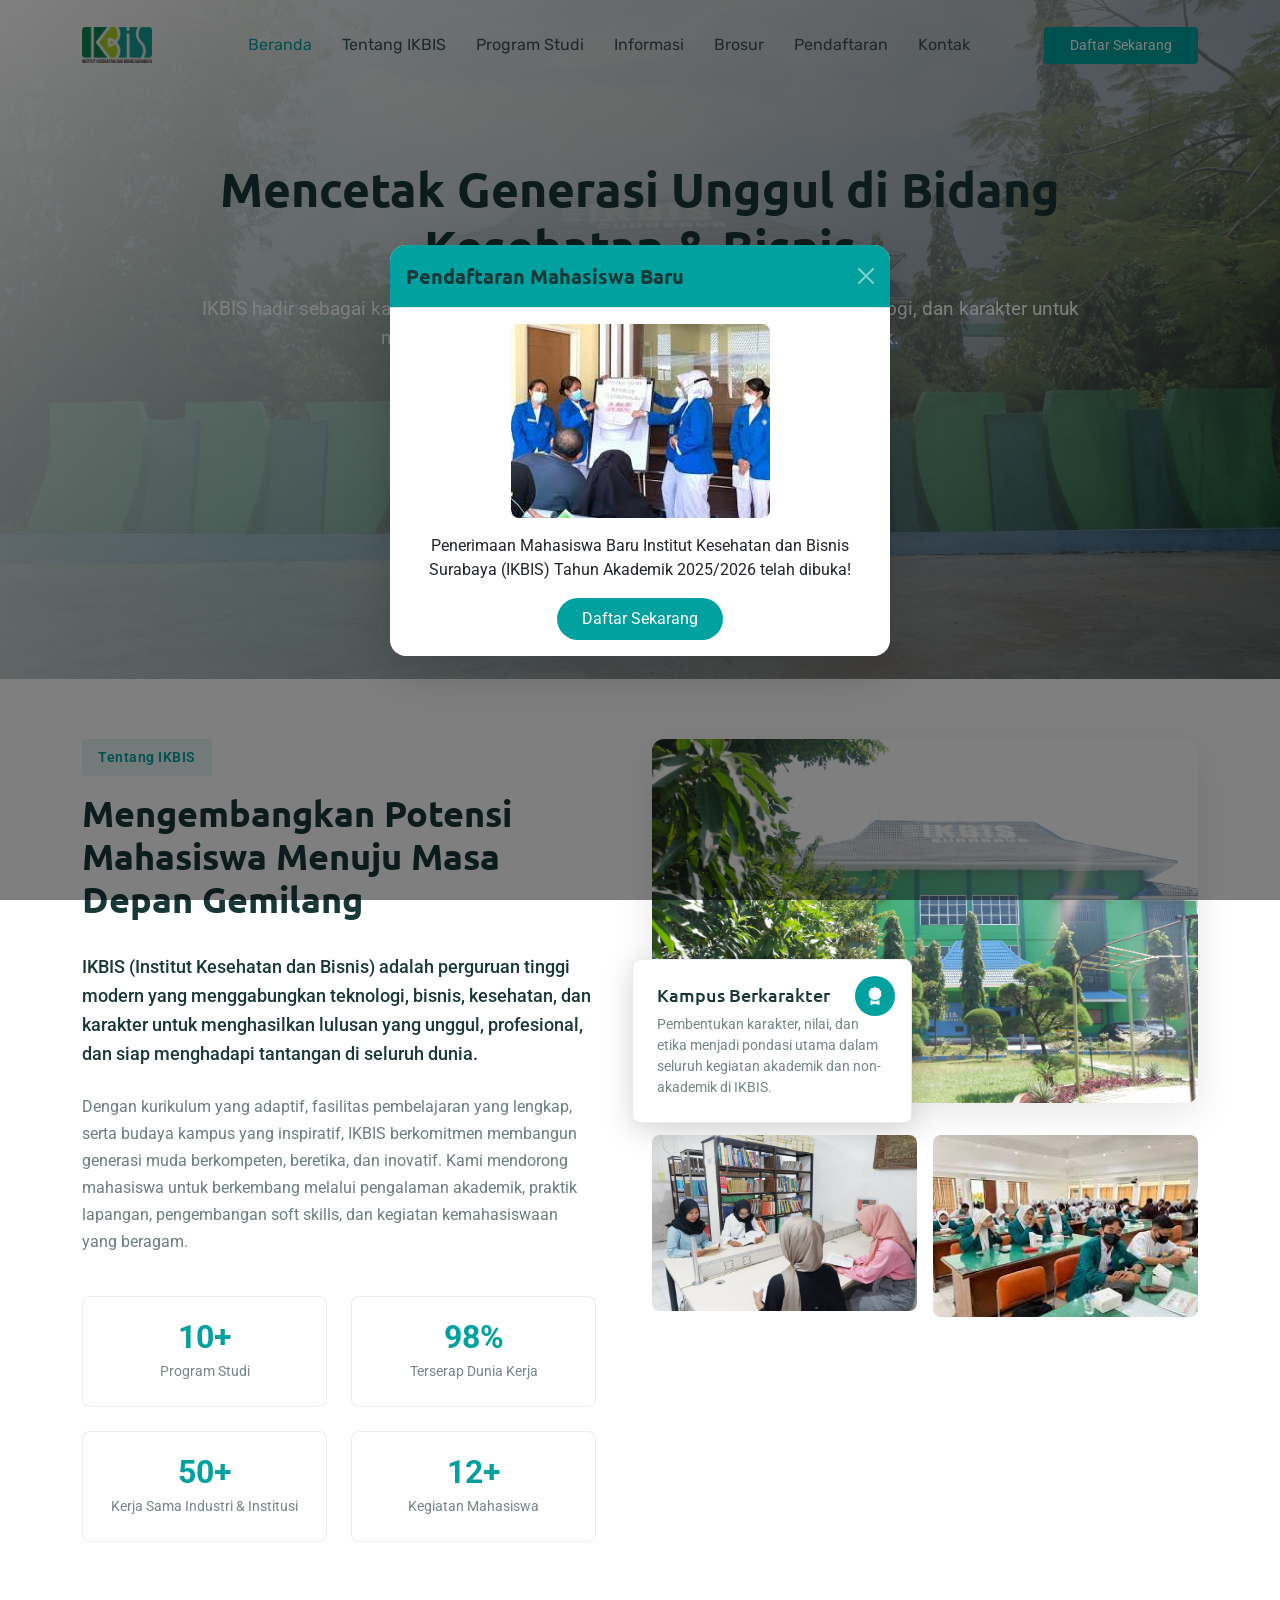
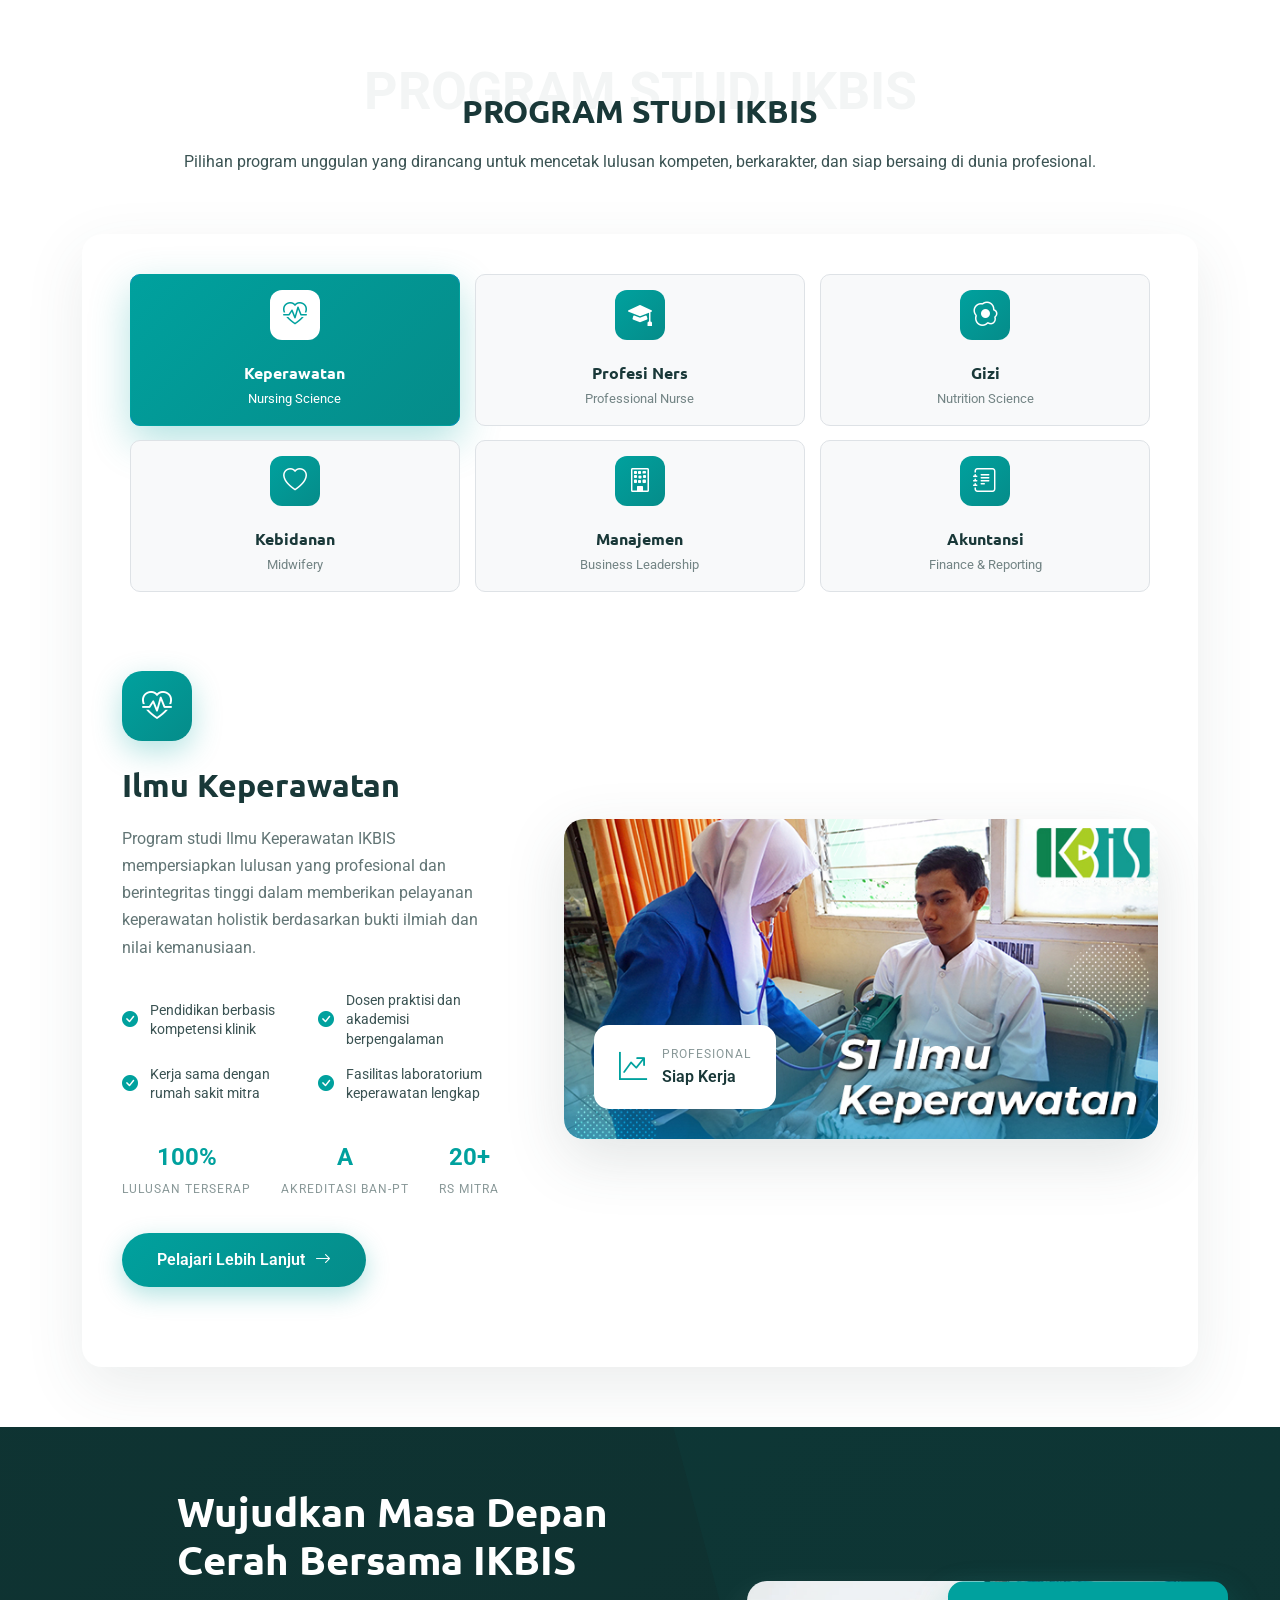
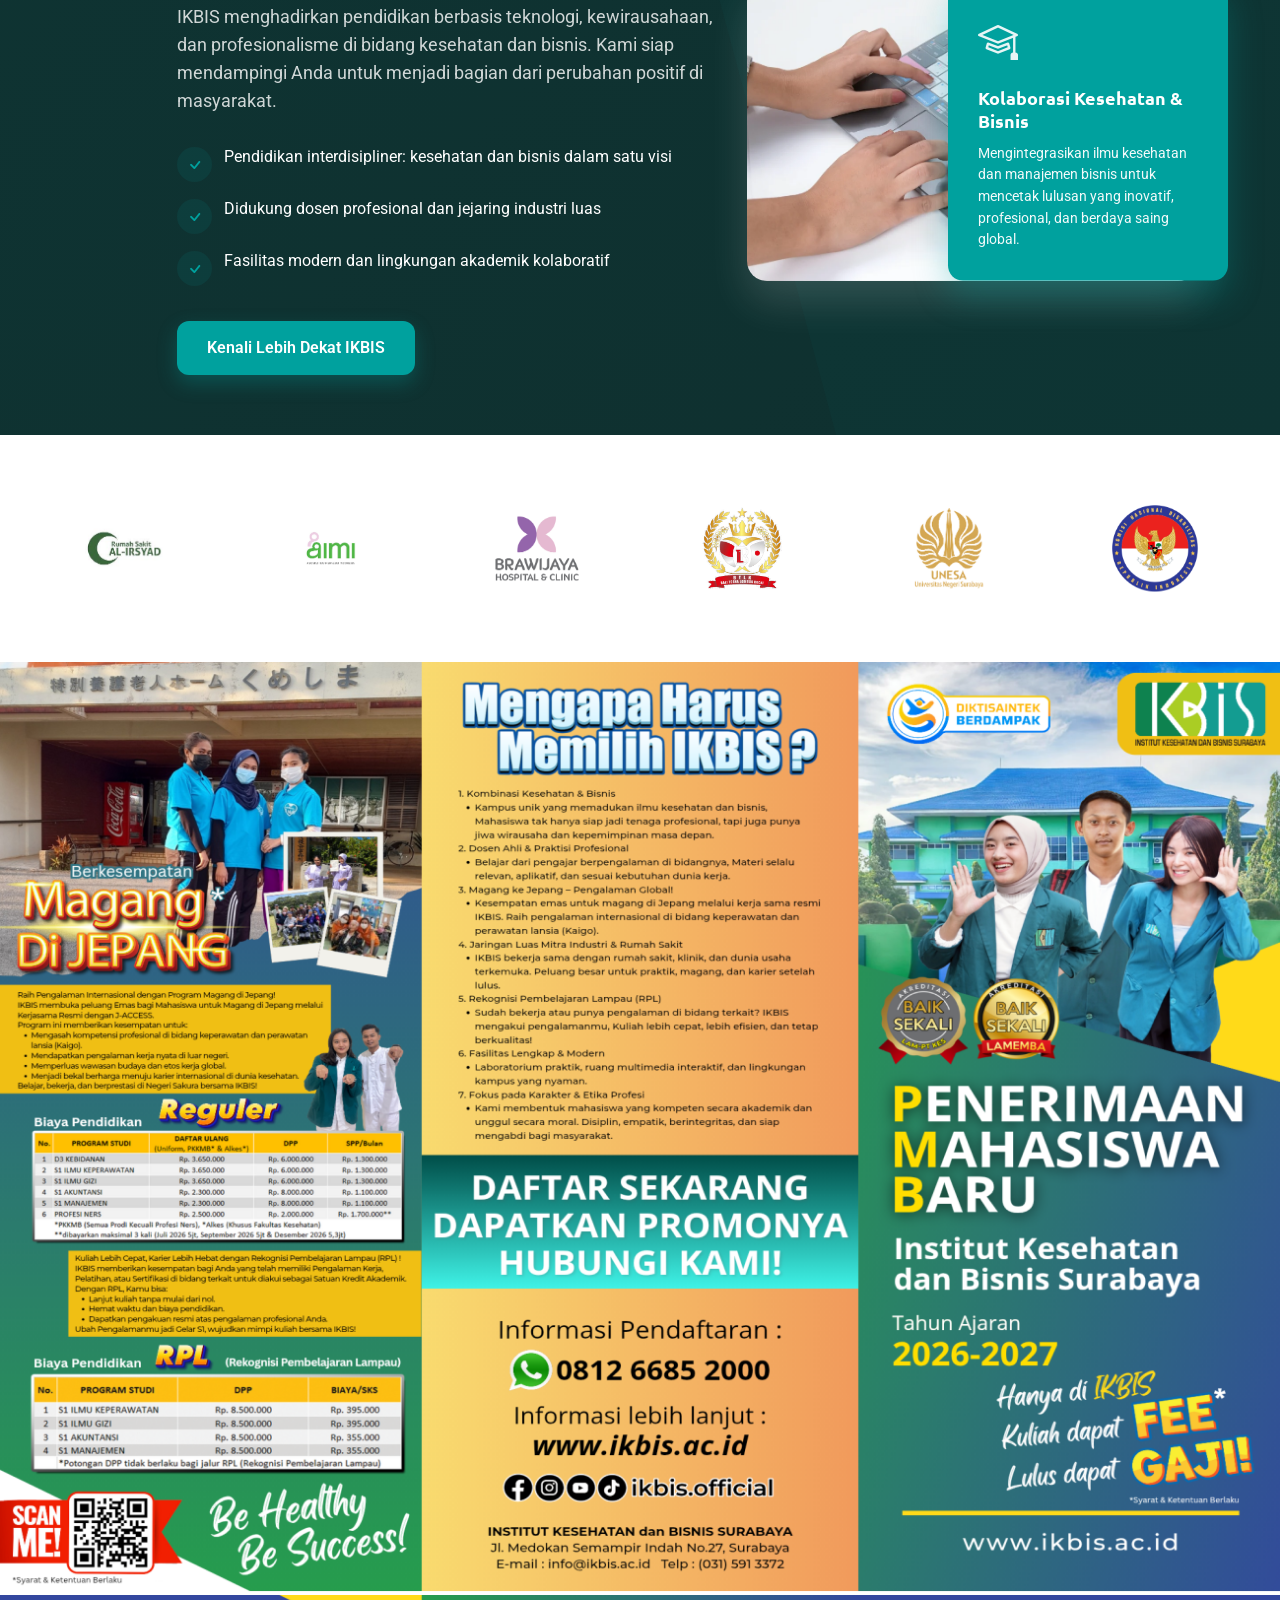
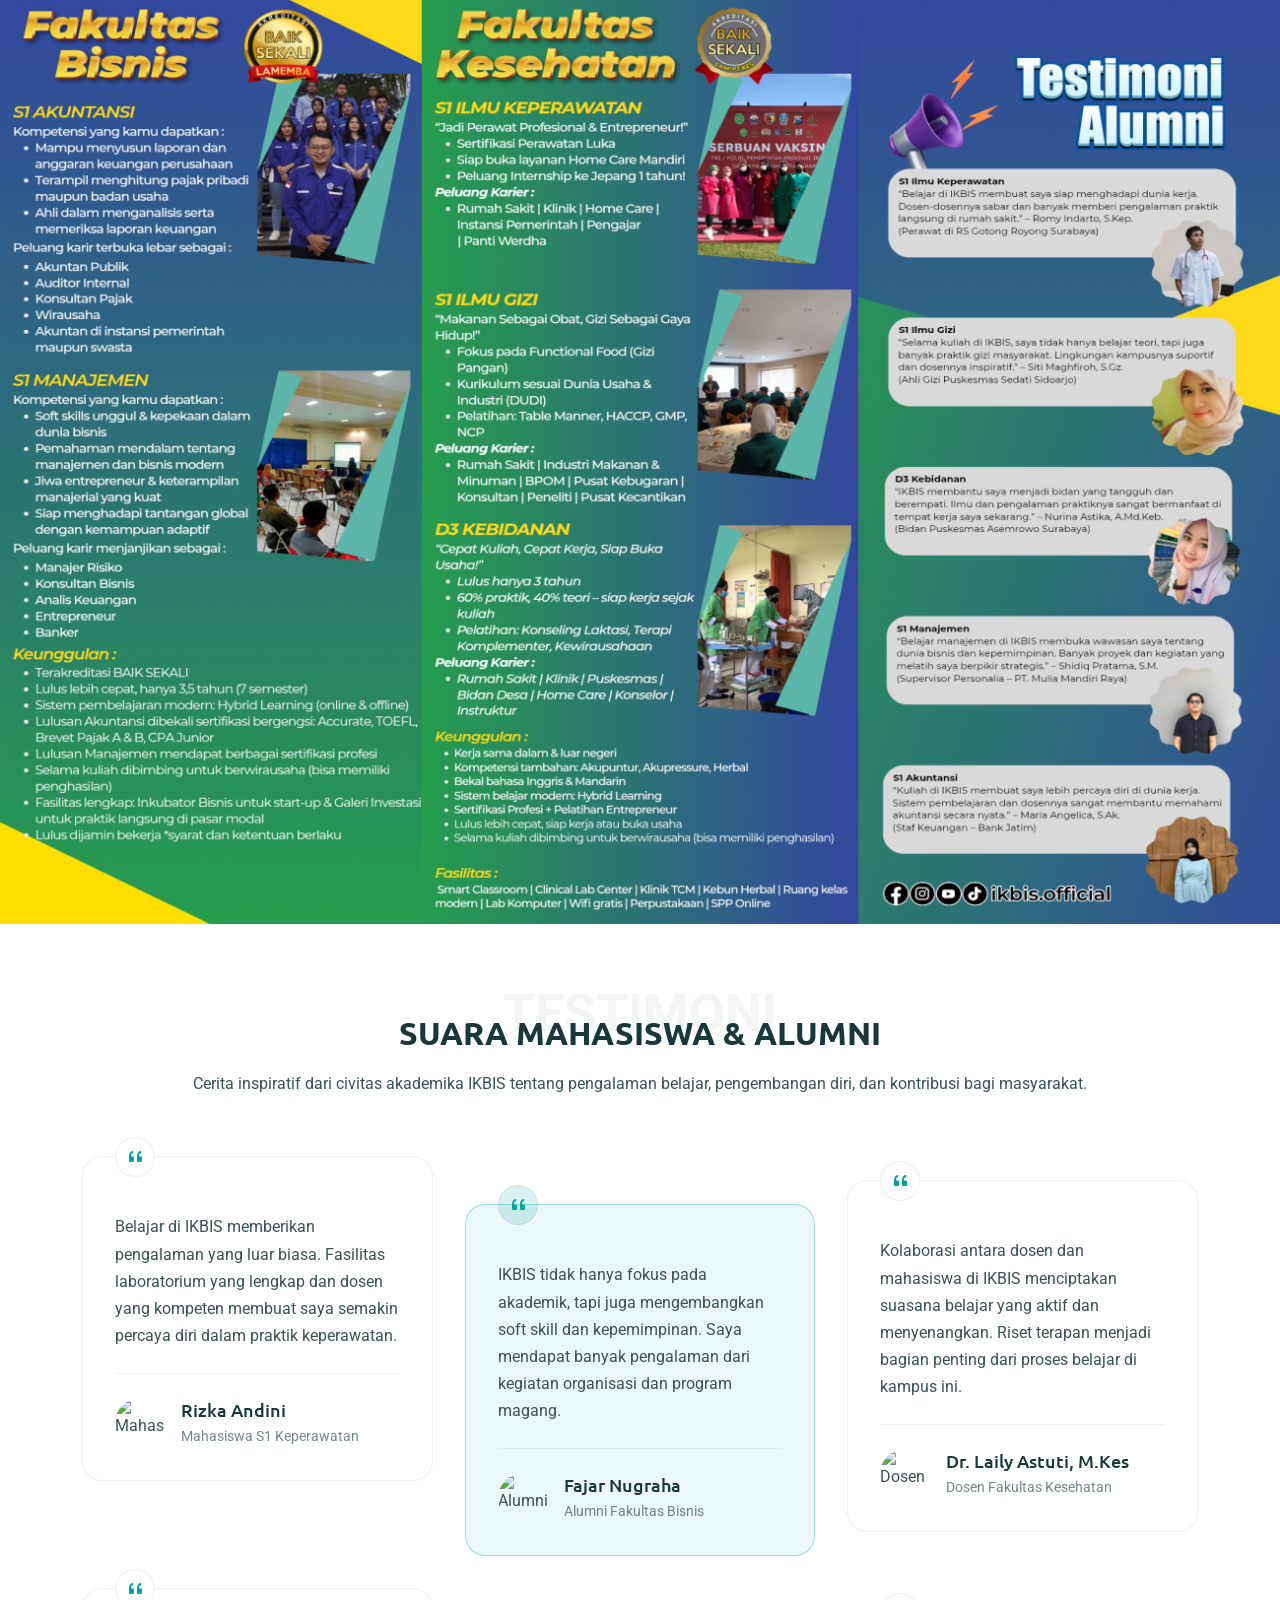
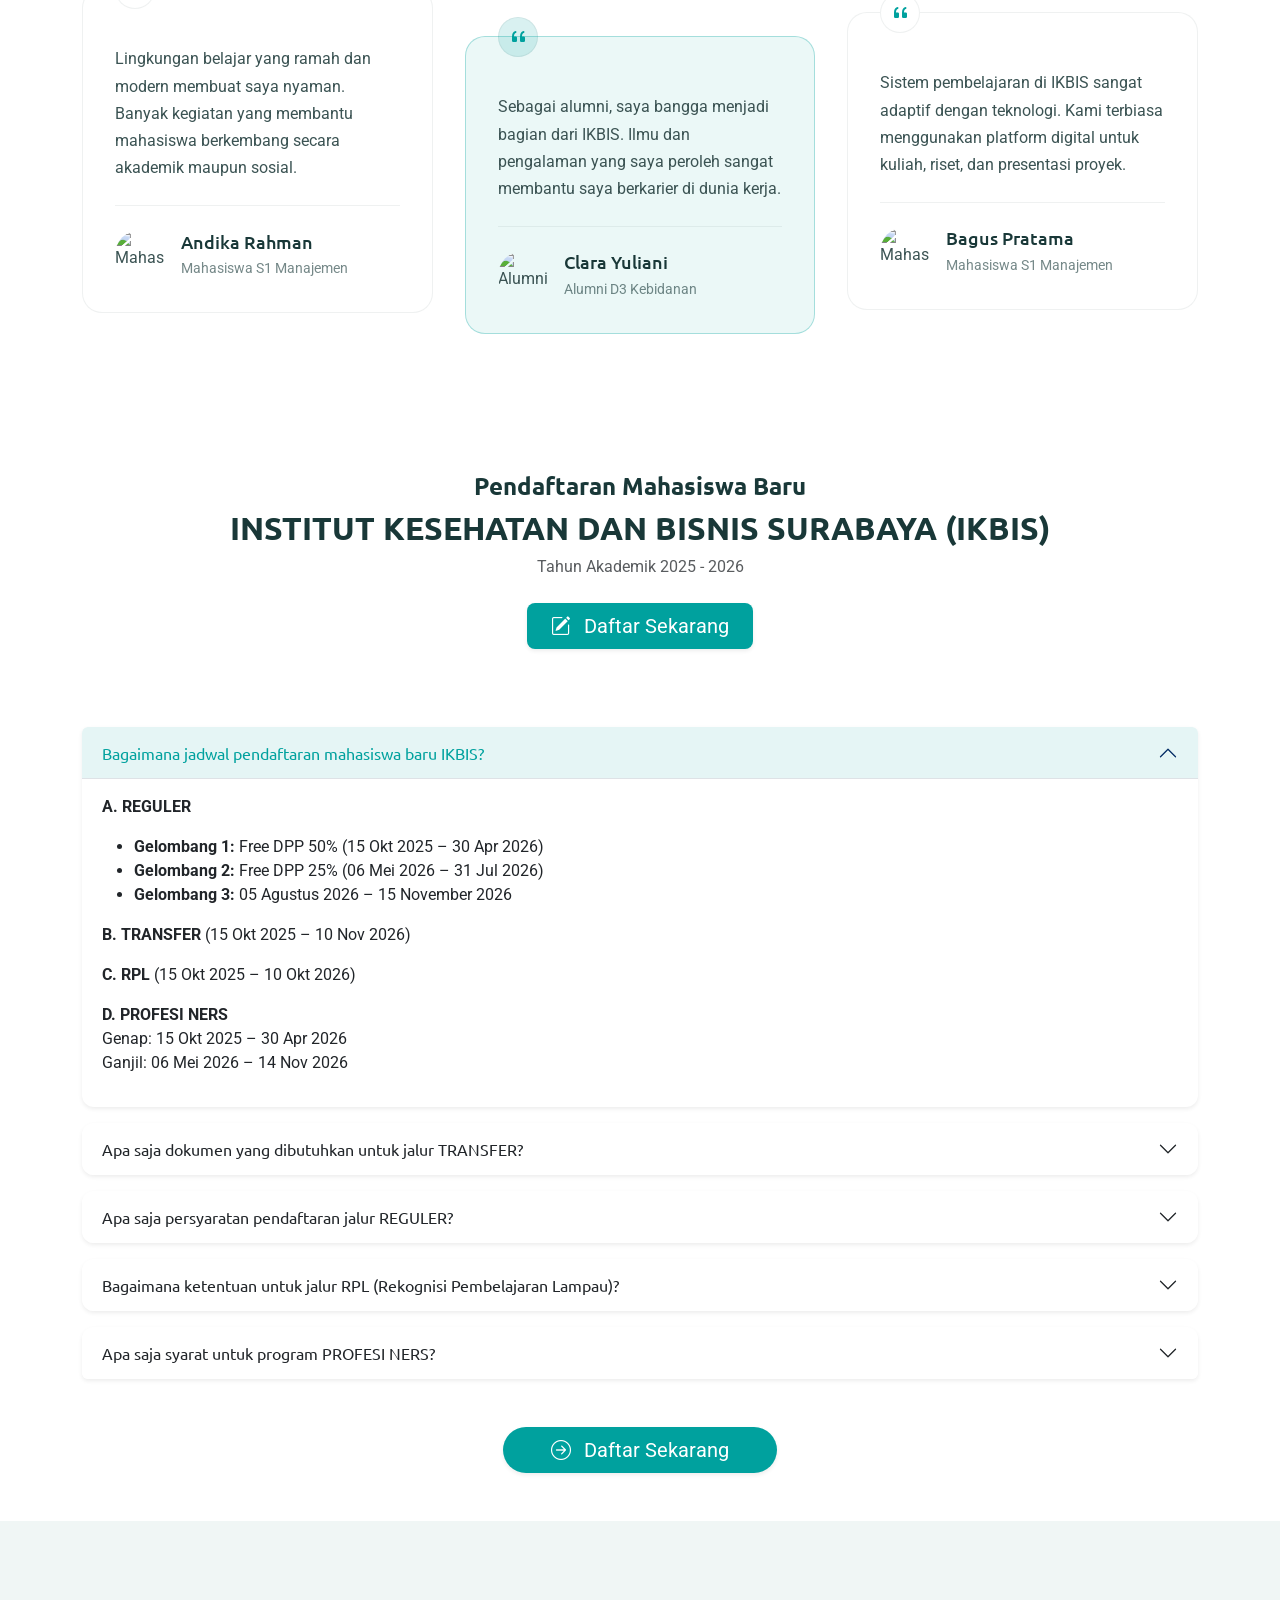
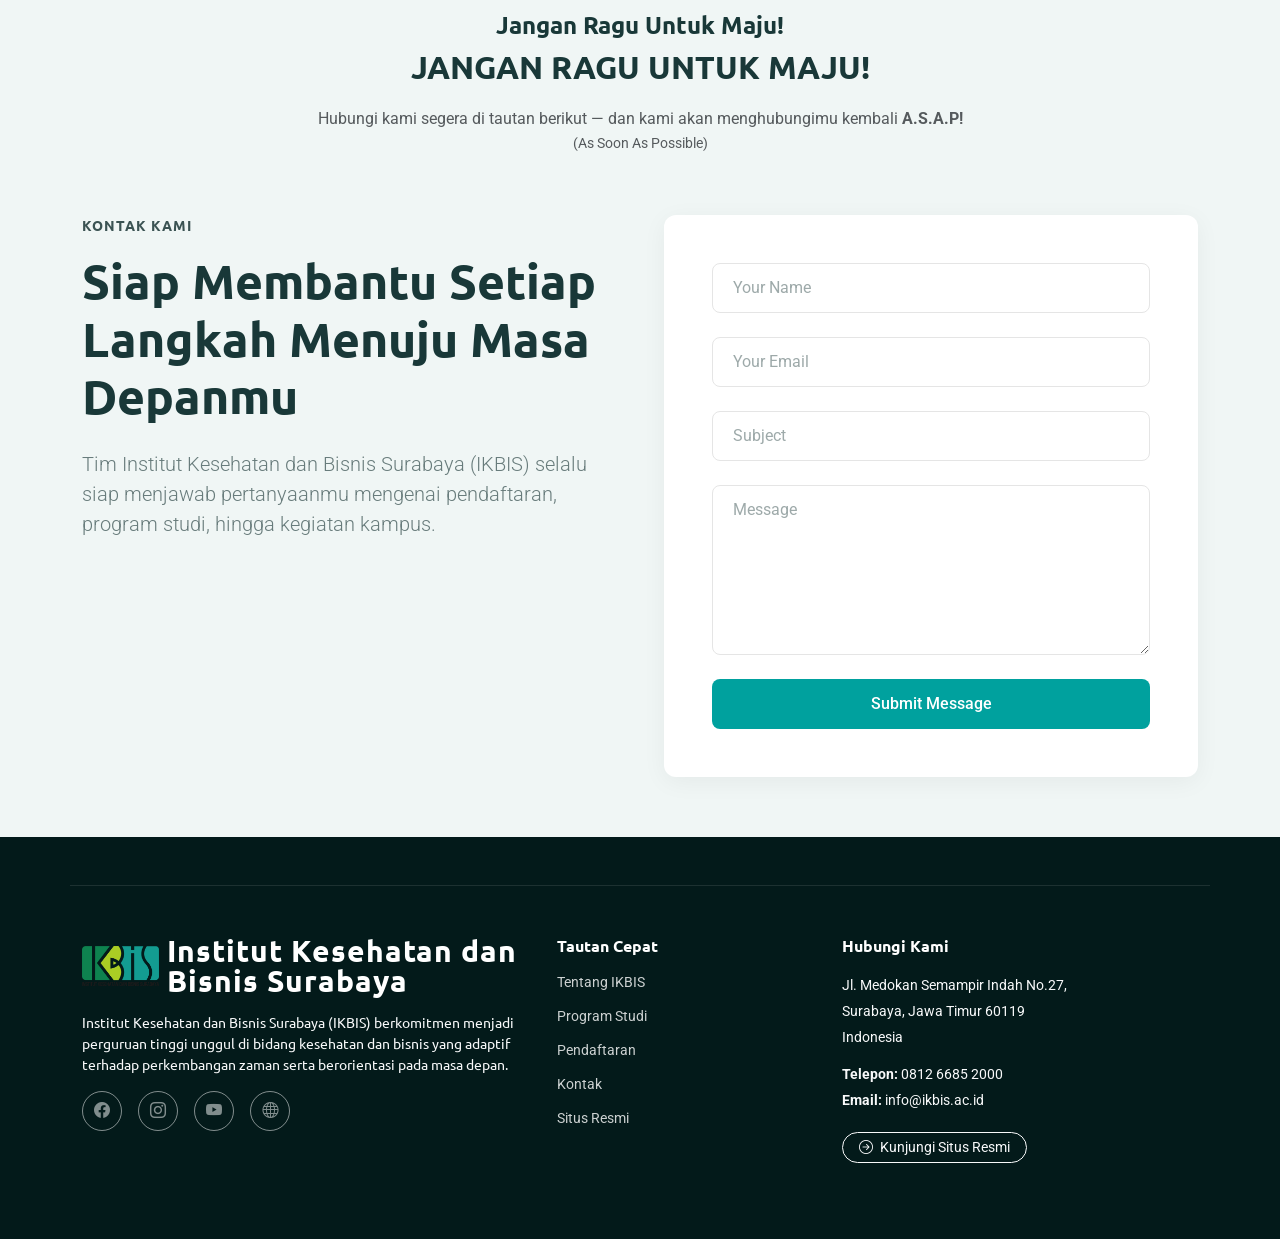
==== index.html @ 0dc0c1d3 "first commit" ====
<!DOCTYPE html>
<html lang="en">
  <head>
    <!-- Google tag (gtag.js) new -->
    <script
      async
      src="https://www.googletagmanager.com/gtag/js?id=G-L3WK461W52"
    ></script>
    <script>
      window.dataLayer = window.dataLayer || [];
      function gtag() {
        dataLayer.push(arguments);
      }
      gtag("js", new Date());

      gtag("config", "G-L3WK461W52");
    </script>

    <!-- GSC -->
    <meta
      name="google-site-verification"
      content="ir13K1Hd7r_JQzpaEyGddRINgZvsnM4GGN2KoGPlASU"
    />

    <meta charset="utf-8" />
    <meta content="width=device-width, initial-scale=1.0" name="viewport" />
    <title>IKBIS (Institut Kesehatan dan Bisnis Surabaya)</title>
    <meta name="description" content="" />
    <meta name="keywords" content="" />

    <!-- Favicons -->
    <link href="assets/img/icon_ikbis.png" rel="icon" />
    <link href="assets/img/apple-touch-icon.png" rel="apple-touch-icon" />

    <!-- Fonts -->
    <link href="https://fonts.googleapis.com" rel="preconnect" />
    <link href="https://fonts.gstatic.com" rel="preconnect" crossorigin />
    <link
      href="https://fonts.googleapis.com/css2?family=Roboto:ital,wght@0,100;0,300;0,400;0,500;0,700;0,900;1,100;1,300;1,400;1,500;1,700;1,900&family=Ubuntu:ital,wght@0,300;0,400;0,500;0,700;1,300;1,400;1,500;1,700&family=Rubik:ital,wght@0,300;0,400;0,500;0,600;0,700;0,800;0,900;1,300;1,400;1,500;1,600;1,700;1,800;1,900&display=swap"
      rel="stylesheet"
    />

    <!-- Vendor CSS Files -->
    <link
      href="assets/vendor/bootstrap/css/bootstrap.min.css"
      rel="stylesheet"
    />
    <link
      href="assets/vendor/bootstrap-icons/bootstrap-icons.css"
      rel="stylesheet"
    />
    <link href="assets/vendor/aos/aos.css" rel="stylesheet" />
    <link
      href="assets/vendor/glightbox/css/glightbox.min.css"
      rel="stylesheet"
    />
    <link href="assets/vendor/swiper/swiper-bundle.min.css" rel="stylesheet" />

    <!-- Main CSS File -->
    <link href="assets/css/main.css" rel="stylesheet" />
    <link href="assets/css/style.css" rel="stylesheet" />
  </head>

  <body class="index-page">
    <!-- Modal Popup -->
    <div
      class="modal fade"
      id="popupPendaftaran"
      tabindex="-1"
      aria-labelledby="popupPendaftaranLabel"
      aria-hidden="true"
    >
      <div class="modal-dialog modal-dialog-centered">
        <div class="modal-content border-0 shadow-lg rounded-4 overflow-hidden">
          <div
            class="modal-header text-white"
            id="popupHeader"
            style="background-color: #00a19e"
          >
            <h5 class="modal-title fw-bold" id="popupPendaftaranLabel"></h5>
            <button
              type="button"
              class="btn-close btn-close-white"
              data-bs-dismiss="modal"
              aria-label="Close"
            ></button>
          </div>
          <div class="modal-body text-center" id="popupBody"></div>
        </div>
      </div>
    </div>

    <header id="header" class="header d-flex align-items-center fixed-top">
      <div
        class="container position-relative d-flex align-items-center justify-content-between"
      >
        <a
          href="index.html"
          class="logo d-flex align-items-center me-auto me-xl-0"
        >
          <!-- Uncomment the line below if you also wish to use an image logo -->
          <img src="assets/img/logo-IKBIS-Transparan-300x155.png" alt="" />
          <!-- <h1 class="sitename">Landify</h1> -->
        </a>

        <nav id="navmenu" class="navmenu">
          <ul>
            <li><a href="#hero" class="active">Beranda</a></li>
            <li><a href="#about">Tentang IKBIS</a></li>
            <li><a href="#prodi">Program Studi</a></li>
            <li><a href="#Informasi">Informasi</a></li>
            <li><a href="#brosur">Brosur</a></li>
            <li><a href="#pendaftaran">Pendaftaran</a></li>
            <!-- <li class="dropdown">
              <a href="#">
                <span>Informasi</span>
                <i class="bi bi-chevron-down toggle-dropdown"></i>
              </a>
              <ul>
                <li><a href="#berita">Berita</a></li>
                <li><a href="#agenda">Agenda</a></li>
                <li><a href="#galeri">Galeri</a></li>
                <li><a href="#faq">FAQ</a></li>
              </ul>
            </li> -->
            <li><a href="#contact">Kontak</a></li>
          </ul>
          <i class="mobile-nav-toggle d-xl-none bi bi-list"></i>
        </nav>

        <a
          class="btn-getstarted"
          href="https://ikbis.ac.id/pendaftaran/?_gl=1*dy51n0*_gcl_au*MjAwNzkyNDA5NS4xNzYyNzQ3OTI0*_ga*MTM2NDY2ODUyMy4xNzYyNzQ3ODU2*_ga_6ZK3C9R77D*czE3NjI3NDc5MjMkbzEkZzEkdDE3NjI3NDgxODckajYwJGwwJGgw"
          target="_blank"
          >Daftar Sekarang</a
        >
      </div>
    </header>

    <main class="main">
      <!-- Hero Section -->
      <!-- <section id="hero" class="hero section">
        <div class="container" data-aos="fade-up" data-aos-delay="100">
          <div class="row align-items-center">
            <div
              class="col-lg-6 order-2 order-lg-1"
              data-aos="fade-right"
              data-aos-delay="200"
            >
              <div class="hero-content">
                <h1 class="hero-title">
                  Creating Digital Experiences That Matter
                </h1>
                <p class="hero-description">
                  We craft beautiful, functional, and meaningful digital
                  solutions that help businesses connect with their audiences in
                  authentic ways.
                </p>
                <div class="hero-actions">
                  <a href="#about" class="btn-primary">Start Your Journey</a>
                  <a
                    href="https://www.youtube.com/watch?v=Y7f98aduVJ8"
                    class="btn-secondary glightbox"
                  >
                    <i class="bi bi-play-circle"></i>
                    <span>Watch Our Story</span>
                  </a>
                </div>
                <div class="hero-stats">
                  <div class="stat-item">
                    <span class="stat-number">150+</span>
                    <span class="stat-label">Projects Completed</span>
                  </div>
                  <div class="stat-item">
                    <span class="stat-number">98%</span>
                    <span class="stat-label">Client Satisfaction</span>
                  </div>
                  <div class="stat-item">
                    <span class="stat-number">24/7</span>
                    <span class="stat-label">Support Available</span>
                  </div>
                </div>
              </div>
            </div>

            <div
              class="col-lg-6 order-1 order-lg-2"
              data-aos="fade-left"
              data-aos-delay="300"
            >
              <div class="hero-visual">
                <div class="hero-image-wrapper">
                  <img
                    src="assets/img/illustration/illustration-15.webp"
                    class="img-fluid hero-image"
                    alt="Hero Image"
                  />
                  <div class="floating-elements">
                    <div class="floating-card card-1">
                      <i class="bi bi-lightbulb"></i>
                      <span>Innovation</span>
                    </div>
                    <div class="floating-card card-2">
                      <i class="bi bi-award"></i>
                      <span>Excellence</span>
                    </div>
                    <div class="floating-card card-3">
                      <i class="bi bi-people"></i>
                      <span>Collaboration</span>
                    </div>
                  </div>
                </div>
              </div>
            </div>
          </div>
        </div>
      </section> -->
      <section id="hero" class="hero section hero-video">
        <!-- Background Video -->
        <video class="hero-bg-video" autoplay muted loop playsinline>
          <source src="assets/ikbis/video/Profil.mp4" type="video/mp4" />
        </video>

        <!-- Fallback Background Image for Mobile -->
        <div class="hero-bg-image"></div>

        <div class="container" data-aos="zoom-in" data-aos-delay="100">
          <div
            class="row align-items-center justify-content-center text-center"
          >
            <div class="col-lg-10">
              <h1 class="hero-title">
                Mencetak Generasi Unggul di Bidang Kesehatan & Bisnis
              </h1>
              <p class="hero-description">
                IKBIS hadir sebagai kampus modern yang memadukan ilmu
                pengetahuan, teknologi, dan karakter untuk menyiapkan lulusan
                siap kerja, berdaya saing, dan berakhlak.
              </p>

              <div class="hero-actions">
                <a href="#about" class="btn-primary">Kenali IKBIS</a>
                <a
                  href="https://youtu.be/0vhrT9-N-qY?si=pUzYF6ylWKQbz-V_"
                  class="btn-secondary glightbox"
                >
                  <i class="bi bi-play-circle"></i>
                  <span>Profil Kampus</span>
                </a>
              </div>

              <div class="hero-stats">
                <div class="stat-item">
                  <span class="stat-number">10+</span>
                  <span class="stat-label">Program Studi</span>
                </div>
                <div class="stat-item">
                  <span class="stat-number">95%</span>
                  <span class="stat-label">Terserap Dunia Kerja</span>
                </div>
                <div class="stat-item">
                  <span class="stat-number">A+</span>
                  <span class="stat-label">Kompetensi & Karakter</span>
                </div>
              </div>
            </div>
          </div>
        </div>
      </section>
      <!-- /Hero Section -->

      <!-- About Section -->
      <section id="about" class="about section">
        <div class="container" data-aos="fade-up" data-aos-delay="100">
          <div class="row gy-5">
            <div class="col-lg-6" data-aos="fade-right" data-aos-delay="200">
              <div class="content-wrapper">
                <div class="section-header">
                  <span class="section-badge">Tentang IKBIS</span>
                  <h2>
                    Mengembangkan Potensi Mahasiswa Menuju Masa Depan Gemilang
                  </h2>
                </div>

                <p class="lead-text">
                  IKBIS (Institut Kesehatan dan Bisnis) adalah perguruan tinggi
                  modern yang menggabungkan teknologi, bisnis, kesehatan, dan
                  karakter untuk menghasilkan lulusan yang unggul, profesional,
                  dan siap menghadapi tantangan di seluruh dunia.
                </p>

                <p class="description-text">
                  Dengan kurikulum yang adaptif, fasilitas pembelajaran yang
                  lengkap, serta budaya kampus yang inspiratif, IKBIS
                  berkomitmen membangun generasi muda berkompeten, beretika, dan
                  inovatif. Kami mendorong mahasiswa untuk berkembang melalui
                  pengalaman akademik, praktik lapangan, pengembangan soft
                  skills, dan kegiatan kemahasiswaan yang beragam.
                </p>

                <div class="stats-grid">
                  <div class="stat-item">
                    <div class="stat-number">10+</div>
                    <div class="stat-label">Program Studi</div>
                  </div>
                  <div class="stat-item">
                    <div class="stat-number">98%</div>
                    <div class="stat-label">Terserap Dunia Kerja</div>
                  </div>
                  <div class="stat-item">
                    <div class="stat-number">50+</div>
                    <div class="stat-label">
                      Kerja Sama Industri & Institusi
                    </div>
                  </div>
                  <div class="stat-item">
                    <div class="stat-number">12+</div>
                    <div class="stat-label">Kegiatan Mahasiswa</div>
                  </div>
                </div>
              </div>
            </div>

            <div class="col-lg-6" data-aos="fade-left" data-aos-delay="300">
              <div class="visual-section">
                <div class="main-image-container">
                  <img
                    src="assets/ikbis/img/gedung-ikbis-2.jpeg"
                    alt="Gedung IKBIS"
                    class="img-fluid main-visual"
                  />
                  <div class="overlay-card">
                    <div class="card-content">
                      <h4>Kampus Berkarakter</h4>
                      <p>
                        Pembentukan karakter, nilai, dan etika menjadi pondasi
                        utama dalam seluruh kegiatan akademik dan non-akademik
                        di IKBIS.
                      </p>
                      <div class="card-icon">
                        <i class="bi bi-award-fill"></i>
                      </div>
                    </div>
                  </div>
                </div>

                <div class="secondary-images">
                  <div class="row g-3">
                    <div class="col-6">
                      <img
                        src="assets/ikbis/img/perpus-ikbis.jpeg"
                        alt="Perpustakan"
                        class="img-fluid secondary-img"
                      />
                    </div>
                    <div class="col-6">
                      <img
                        src="assets/ikbis/img/Praktik.jpeg"
                        alt="Praktik"
                        class="img-fluid secondary-img"
                      />
                    </div>
                  </div>
                </div>
              </div>
            </div>
          </div>

          <!-- <div class="row mt-5">
            <div class="col-12" data-aos="fade-up" data-aos-delay="400">
              <div class="features-section">
                <div class="row gy-4">
                  <div class="col-md-4">
                    <div class="feature-box">
                      <div class="feature-icon">
                        <i class="bi bi-shield-check"></i>
                      </div>
                      <h5>Trusted Security</h5>
                      <p>
                        Quis autem vel eum iure reprehenderit qui in ea
                        voluptate velit esse quam nihil molestiae.
                      </p>
                    </div>
                  </div>
                  <div class="col-md-4">
                    <div class="feature-box">
                      <div class="feature-icon">
                        <i class="bi bi-lightning-charge"></i>
                      </div>
                      <h5>Fast Performance</h5>
                      <p>
                        Nemo enim ipsam voluptatem quia voluptas sit aspernatur
                        aut odit aut fugit sed quia consequuntur.
                      </p>
                    </div>
                  </div>
                  <div class="col-md-4">
                    <div class="feature-box">
                      <div class="feature-icon">
                        <i class="bi bi-headset"></i>
                      </div>
                      <h5>Expert Support</h5>
                      <p>
                        Neque porro quisquam est qui dolorem ipsum quia dolor
                        sit amet consectetur adipisci velit.
                      </p>
                    </div>
                  </div>
                </div>
              </div>
            </div>
          </div> -->
        </div>
      </section>
      <!-- /About Section -->

      <!-- Features Section -->
      <section id="prodi" class="features section">
        <!-- Section Title -->
        <div class="container section-title" data-aos="fade-up">
          <span class="description-title">Program Studi IKBIS</span>
          <h2>Program Studi IKBIS</h2>
          <p>
            Pilihan program unggulan yang dirancang untuk mencetak lulusan
            kompeten, berkarakter, dan siap bersaing di dunia profesional.
          </p>
        </div>
        <!-- End Section Title -->

        <div class="container" data-aos="fade-up" data-aos-delay="100">
          <div class="tabs-wrapper">
            <ul
              class="nav nav-tabs prodi-tabs"
              data-aos="fade-up"
              data-aos-delay="100"
            >
              <li class="nav-item">
                <a
                  class="nav-link active show"
                  data-bs-toggle="tab"
                  data-bs-target="#prodi-tab-1"
                >
                  <div class="tab-icon"><i class="bi bi-heart-pulse"></i></div>
                  <div class="tab-content">
                    <h5>Keperawatan</h5>
                    <span>Nursing Science</span>
                  </div>
                </a>
              </li>

              <li class="nav-item">
                <a
                  class="nav-link"
                  data-bs-toggle="tab"
                  data-bs-target="#prodi-tab-2"
                >
                  <div class="tab-icon">
                    <i class="bi bi-mortarboard-fill"></i>
                  </div>
                  <div class="tab-content">
                    <h5>Profesi Ners</h5>
                    <span>Professional Nurse</span>
                  </div>
                </a>
              </li>

              <li class="nav-item">
                <a
                  class="nav-link"
                  data-bs-toggle="tab"
                  data-bs-target="#prodi-tab-3"
                >
                  <div class="tab-icon"><i class="bi bi-egg-fried"></i></div>
                  <div class="tab-content">
                    <h5>Gizi</h5>
                    <span>Nutrition Science</span>
                  </div>
                </a>
              </li>

              <li class="nav-item">
                <a
                  class="nav-link"
                  data-bs-toggle="tab"
                  data-bs-target="#prodi-tab-4"
                >
                  <div class="tab-icon"><i class="bi bi-heart"></i></div>
                  <div class="tab-content">
                    <h5>Kebidanan</h5>
                    <span>Midwifery</span>
                  </div>
                </a>
              </li>

              <li class="nav-item">
                <a
                  class="nav-link"
                  data-bs-toggle="tab"
                  data-bs-target="#prodi-tab-5"
                >
                  <div class="tab-icon"><i class="bi bi-building"></i></div>
                  <div class="tab-content">
                    <h5>Manajemen</h5>
                    <span>Business Leadership</span>
                  </div>
                </a>
              </li>

              <li class="nav-item">
                <a
                  class="nav-link"
                  data-bs-toggle="tab"
                  data-bs-target="#prodi-tab-6"
                >
                  <div class="tab-icon"><i class="bi bi-journal-text"></i></div>
                  <div class="tab-content">
                    <h5>Akuntansi</h5>
                    <span>Finance & Reporting</span>
                  </div>
                </a>
              </li>
            </ul>

            <div class="tab-content" data-aos="fade-up" data-aos-delay="200">
              <!-- ==================== PRODI 1: ILMU KEPERAWATAN ==================== -->
              <div class="tab-pane fade active show" id="prodi-tab-1">
                <div class="row align-items-center">
                  <div class="col-lg-5">
                    <div class="content-wrapper">
                      <div class="icon-badge">
                        <i class="bi bi-heart-pulse"></i>
                      </div>
                      <h3>Ilmu Keperawatan</h3>
                      <p>
                        Program studi Ilmu Keperawatan IKBIS mempersiapkan
                        lulusan yang profesional dan berintegritas tinggi dalam
                        memberikan pelayanan keperawatan holistik berdasarkan
                        bukti ilmiah dan nilai kemanusiaan.
                      </p>

                      <div class="feature-grid">
                        <div class="feature-item">
                          <i class="bi bi-check-circle-fill"></i>
                          <span>Pendidikan berbasis kompetensi klinik</span>
                        </div>
                        <div class="feature-item">
                          <i class="bi bi-check-circle-fill"></i>
                          <span
                            >Dosen praktisi dan akademisi berpengalaman</span
                          >
                        </div>
                        <div class="feature-item">
                          <i class="bi bi-check-circle-fill"></i>
                          <span>Kerja sama dengan rumah sakit mitra</span>
                        </div>
                        <div class="feature-item">
                          <i class="bi bi-check-circle-fill"></i>
                          <span
                            >Fasilitas laboratorium keperawatan lengkap</span
                          >
                        </div>
                      </div>

                      <div class="stats-row">
                        <div class="stat-item">
                          <div class="stat-number">100%</div>
                          <div class="stat-label">Lulusan Terserap</div>
                        </div>
                        <div class="stat-item">
                          <div class="stat-number">A</div>
                          <div class="stat-label">Akreditasi BAN-PT</div>
                        </div>
                        <div class="stat-item">
                          <div class="stat-number">20+</div>
                          <div class="stat-label">RS Mitra</div>
                        </div>
                      </div>

                      <a
                        href="https://ikbis.ac.id/s1-keperawatan/"
                        class="btn-primary"
                      >
                        Pelajari Lebih Lanjut <i class="bi bi-arrow-right"></i>
                      </a>
                    </div>
                  </div>

                  <div class="col-lg-7">
                    <div class="visual-content">
                      <div class="main-image">
                        <img
                          src="assets/ikbis/img/prodi/thumbnail-keperawatan.jpg"
                          alt="Ilmu Keperawatan"
                          class="img-fluid"
                        />
                        <div class="floating-card">
                          <i class="bi bi-graph-up-arrow"></i>
                          <div class="card-content">
                            <span>Profesional</span>
                            <strong>Siap Kerja</strong>
                          </div>
                        </div>
                      </div>
                    </div>
                  </div>
                </div>
              </div>

              <!-- ==================== PRODI 2: PROFESI NERS ==================== -->
              <div class="tab-pane fade" id="prodi-tab-2">
                <div class="row align-items-center">
                  <div class="col-lg-5">
                    <div class="content-wrapper">
                      <div class="icon-badge">
                        <i class="bi bi-person-heart"></i>
                      </div>
                      <h3>Profesi Ners</h3>
                      <p>
                        Tahap lanjutan dari Ilmu Keperawatan yang berfokus pada
                        penerapan praktik keperawatan profesional di berbagai
                        tatanan pelayanan kesehatan dengan pendekatan etika dan
                        empati.
                      </p>

                      <div class="feature-grid">
                        <div class="feature-item">
                          <i class="bi bi-check-circle-fill"></i>
                          <span>Program profesi satu tahun</span>
                        </div>
                        <div class="feature-item">
                          <i class="bi bi-check-circle-fill"></i>
                          <span>Preseptor klinik berpengalaman</span>
                        </div>
                        <div class="feature-item">
                          <i class="bi bi-check-circle-fill"></i>
                          <span>Praktik di RS pendidikan & komunitas</span>
                        </div>
                        <div class="feature-item">
                          <i class="bi bi-check-circle-fill"></i>
                          <span>Sertifikasi kompetensi nasional</span>
                        </div>
                      </div>

                      <div class="stats-row">
                        <div class="stat-item">
                          <div class="stat-number">12+</div>
                          <div class="stat-label">Lokasi Praktik</div>
                        </div>
                        <div class="stat-item">
                          <div class="stat-number">100%</div>
                          <div class="stat-label">Uji Kompetensi Lulus</div>
                        </div>
                        <div class="stat-item">
                          <div class="stat-number">Profesional</div>
                          <div class="stat-label">Standar Nasional</div>
                        </div>
                      </div>

                      <a
                        href="https://ikbis.ac.id/profesi-ners/"
                        class="btn-primary"
                      >
                        Pelajari Lebih Lanjut <i class="bi bi-arrow-right"></i>
                      </a>
                    </div>
                  </div>

                  <div class="col-lg-7">
                    <div class="visual-content">
                      <div class="main-image">
                        <img
                          src="assets/ikbis/img/prodi/thumbnail-ners.jpg"
                          alt="Profesi Ners"
                          class="img-fluid"
                        />
                        <div class="floating-card">
                          <i class="bi bi-shield-check"></i>
                          <div class="card-content">
                            <span>Ners</span>
                            <strong>Berkualitas</strong>
                          </div>
                        </div>
                      </div>
                    </div>
                  </div>
                </div>
              </div>

              <!-- ==================== PRODI 3: GIZI ==================== -->
              <div class="tab-pane fade" id="prodi-tab-3">
                <div class="row align-items-center">
                  <div class="col-lg-5">
                    <div class="content-wrapper">
                      <div class="icon-badge">
                        <i class="bi bi-egg-fried"></i>
                      </div>
                      <h3>Gizi</h3>
                      <p>
                        Program studi Gizi IKBIS menyiapkan ahli gizi yang
                        kompeten dalam bidang kesehatan masyarakat, dietetik,
                        dan pengelolaan gizi klinik berbasis evidence-based
                        practice.
                      </p>

                      <div class="feature-grid">
                        <div class="feature-item">
                          <i class="bi bi-check-circle-fill"></i>
                          <span>Praktikum analisis komposisi makanan</span>
                        </div>
                        <div class="feature-item">
                          <i class="bi bi-check-circle-fill"></i>
                          <span>Pelayanan gizi rumah sakit & komunitas</span>
                        </div>
                        <div class="feature-item">
                          <i class="bi bi-check-circle-fill"></i>
                          <span>Kerja sama dengan institusi kesehatan</span>
                        </div>
                        <div class="feature-item">
                          <i class="bi bi-check-circle-fill"></i>
                          <span>Proyek penelitian pangan fungsional</span>
                        </div>
                      </div>

                      <div class="stats-row">
                        <div class="stat-item">
                          <div class="stat-number">92%</div>
                          <div class="stat-label">Praktikum Lapangan</div>
                        </div>
                        <div class="stat-item">
                          <div class="stat-number">+30</div>
                          <div class="stat-label">Mitra Industri Pangan</div>
                        </div>
                        <div class="stat-item">
                          <div class="stat-number">S.Tr.Gz</div>
                          <div class="stat-label">Gelar Lulusan</div>
                        </div>
                      </div>

                      <a
                        href="https://ikbis.ac.id/s1-ilmu-gizi/"
                        class="btn-primary"
                      >
                        Pelajari Lebih Lanjut <i class="bi bi-arrow-right"></i>
                      </a>
                    </div>
                  </div>

                  <div class="col-lg-7">
                    <div class="visual-content">
                      <div class="main-image">
                        <img
                          src="assets/ikbis/img/prodi/thumbnail-gizi.jpg"
                          alt="Gizi"
                          class="img-fluid"
                        />
                        <div class="floating-card">
                          <i class="bi bi-apple"></i>
                          <div class="card-content">
                            <span>Sehat</span>
                            <strong>Dengan Gizi</strong>
                          </div>
                        </div>
                      </div>
                    </div>
                  </div>
                </div>
              </div>

              <!-- ==================== PRODI 4: KEBIDANAN ==================== -->
              <div class="tab-pane fade" id="prodi-tab-4">
                <div class="row align-items-center">
                  <div class="col-lg-5">
                    <div class="content-wrapper">
                      <div class="icon-badge">
                        <i class="bi bi-gender-female"></i>
                      </div>
                      <h3>Kebidanan</h3>
                      <p>
                        Program studi Kebidanan IKBIS mencetak bidan profesional
                        yang mampu memberikan pelayanan kesehatan ibu dan anak
                        secara mandiri, bermoral, dan berlandaskan bukti ilmiah.
                      </p>

                      <div class="feature-grid">
                        <div class="feature-item">
                          <i class="bi bi-check-circle-fill"></i>
                          <span>Laboratorium kebidanan modern</span>
                        </div>
                        <div class="feature-item">
                          <i class="bi bi-check-circle-fill"></i>
                          <span>Praktik langsung di fasilitas kesehatan</span>
                        </div>
                        <div class="feature-item">
                          <i class="bi bi-check-circle-fill"></i>
                          <span>Program pembinaan kewirausahaan bidan</span>
                        </div>
                        <div class="feature-item">
                          <i class="bi bi-check-circle-fill"></i>
                          <span>Pembimbing akademik kompeten</span>
                        </div>
                      </div>

                      <div class="stats-row">
                        <div class="stat-item">
                          <div class="stat-number">95%</div>
                          <div class="stat-label">Lulus Uji Kompetensi</div>
                        </div>
                        <div class="stat-item">
                          <div class="stat-number">20+</div>
                          <div class="stat-label">Tempat Praktik</div>
                        </div>
                        <div class="stat-item">
                          <div class="stat-number">Akreditasi</div>
                          <div class="stat-label">Baik Sekali</div>
                        </div>
                      </div>

                      <a
                        href="https://ikbis.ac.id/d3-kebidanan/"
                        class="btn-primary"
                      >
                        Pelajari Lebih Lanjut <i class="bi bi-arrow-right"></i>
                      </a>
                    </div>
                  </div>

                  <div class="col-lg-7">
                    <div class="visual-content">
                      <div class="main-image">
                        <img
                          src="assets/ikbis/img/prodi/thumbnail-kebidanan.jpg"
                          alt="Kebidanan"
                          class="img-fluid"
                        />
                        <div class="floating-card">
                          <i class="bi bi-heart"></i>
                          <div class="card-content">
                            <span>Bidan</span>
                            <strong>Humanis & Profesional</strong>
                          </div>
                        </div>
                      </div>
                    </div>
                  </div>
                </div>
              </div>

              <!-- ==================== PRODI 5: MANAJEMEN ==================== -->
              <div class="tab-pane fade" id="prodi-tab-5">
                <div class="row align-items-center">
                  <div class="col-lg-5">
                    <div class="content-wrapper">
                      <div class="icon-badge">
                        <i class="bi bi-briefcase-fill"></i>
                      </div>
                      <h3>Manajemen</h3>
                      <p>
                        Program studi Manajemen IKBIS menyiapkan calon pemimpin
                        bisnis yang inovatif, beretika, dan mampu mengelola
                        organisasi secara efektif di era digital.
                      </p>

                      <div class="feature-grid">
                        <div class="feature-item">
                          <i class="bi bi-check-circle-fill"></i>
                          <span>Kurikulum berbasis bisnis digital</span>
                        </div>
                        <div class="feature-item">
                          <i class="bi bi-check-circle-fill"></i>
                          <span>Studi kasus industri nyata</span>
                        </div>
                        <div class="feature-item">
                          <i class="bi bi-check-circle-fill"></i>
                          <span>Dosen praktisi dan akademisi</span>
                        </div>
                        <div class="feature-item">
                          <i class="bi bi-check-circle-fill"></i>
                          <span>Inkubator wirausaha mahasiswa</span>
                        </div>
                      </div>

                      <div class="stats-row">
                        <div class="stat-item">
                          <div class="stat-number">90%</div>
                          <div class="stat-label">Kerja Sebelum Lulus</div>
                        </div>
                        <div class="stat-item">
                          <div class="stat-number">10+</div>
                          <div class="stat-label">Mitra Bisnis</div>
                        </div>
                        <div class="stat-item">
                          <div class="stat-number">Digital</div>
                          <div class="stat-label">Kampus Inovatif</div>
                        </div>
                      </div>

                      <a
                        href="https://ikbis.ac.id/s1-manajemen-bisnis/"
                        class="btn-primary"
                      >
                        Pelajari Lebih Lanjut <i class="bi bi-arrow-right"></i>
                      </a>
                    </div>
                  </div>

                  <div class="col-lg-7">
                    <div class="visual-content">
                      <div class="main-image">
                        <img
                          src="assets/ikbis/img/prodi/thumbnail-manajemen.jpg"
                          alt="Manajemen"
                          class="img-fluid"
                        />
                        <div class="floating-card">
                          <i class="bi bi-bar-chart"></i>
                          <div class="card-content">
                            <span>Bisnis</span>
                            <strong>Visioner</strong>
                          </div>
                        </div>
                      </div>
                    </div>
                  </div>
                </div>
              </div>

              <!-- ==================== PRODI 6: AKUNTANSI ==================== -->
              <div class="tab-pane fade" id="prodi-tab-6">
                <div class="row align-items-center">
                  <div class="col-lg-5">
                    <div class="content-wrapper">
                      <div class="icon-badge">
                        <i class="bi bi-calculator"></i>
                      </div>
                      <h3>Akuntansi</h3>
                      <p>
                        Program studi Akuntansi berfokus pada pembentukan tenaga
                        profesional di bidang keuangan yang menguasai teknologi
                        akuntansi modern dan berintegritas tinggi.
                      </p>

                      <div class="feature-grid">
                        <div class="feature-item">
                          <i class="bi bi-check-circle-fill"></i>
                          <span>Akuntansi digital dan software terkini</span>
                        </div>
                        <div class="feature-item">
                          <i class="bi bi-check-circle-fill"></i>
                          <span>Simulasi laporan keuangan nyata</span>
                        </div>
                        <div class="feature-item">
                          <i class="bi bi-check-circle-fill"></i>
                          <span>Praktikum dengan aplikasi akuntansi</span>
                        </div>
                        <div class="feature-item">
                          <i class="bi bi-check-circle-fill"></i>
                          <span>Sertifikasi profesi keuangan</span>
                        </div>
                      </div>

                      <div class="stats-row">
                        <div class="stat-item">
                          <div class="stat-number">98%</div>
                          <div class="stat-label">Lulusan Tersertifikasi</div>
                        </div>
                        <div class="stat-item">
                          <div class="stat-number">ERP</div>
                          <div class="stat-label">Integration</div>
                        </div>
                        <div class="stat-item">
                          <div class="stat-number">A</div>
                          <div class="stat-label">Akreditasi</div>
                        </div>
                      </div>

                      <a
                        href="https://ikbis.ac.id/s1-akuntansi-bisnis/"
                        class="btn-primary"
                      >
                        Pelajari Lebih Lanjut <i class="bi bi-arrow-right"></i>
                      </a>
                    </div>
                  </div>

                  <div class="col-lg-7">
                    <div class="visual-content">
                      <div class="main-image">
                        <img
                          src="assets/ikbis/img/prodi/thumbnail-akuntansi.jpg"
                          alt="Akuntansi"
                          class="img-fluid"
                        />
                        <div class="floating-card">
                          <i class="bi bi-graph-up"></i>
                          <div class="card-content">
                            <span>Finansial</span>
                            <strong>Transparan</strong>
                          </div>
                        </div>
                      </div>
                    </div>
                  </div>
                </div>
              </div>
            </div>
          </div>
        </div>
      </section>
      <!-- /Features Section -->

      <!-- Features Cards Section -->
      <!-- <section id="features-cards" class="features-cards section">
        <div class="container" data-aos="fade-up" data-aos-delay="100">
          <div class="row g-4">
            <div class="col-lg-6" data-aos="flip-left" data-aos-delay="100">
              <div class="feature-card">
                <div class="icon-box">
                  <i class="bi bi-shield-lock"></i>
                </div>
                <h3>Strategic Business Intelligence</h3>
                <p>
                  Lorem ipsum dolor sit amet, consectetur adipiscing elit. Ut
                  elit tellus, luctus nec ullamcorper mattis, pulvinar dapibus
                  leo. Aenean commodo ligula eget dolor.
                </p>
                <ul class="feature-list">
                  <li>
                    <i class="bi bi-check-circle"></i> Real-time data analytics
                  </li>
                  <li>
                    <i class="bi bi-check-circle"></i> Automated reporting
                    systems
                  </li>
                </ul>
                <a href="#" class="read-more"
                  >Business Solutions <i class="bi bi-arrow-right"></i
                ></a>
              </div>
            </div>

            <div class="col-lg-6" data-aos="flip-left" data-aos-delay="200">
              <div class="feature-card">
                <div class="icon-box">
                  <i class="bi bi-shield"></i>
                </div>
                <h3>Enterprise Security Framework</h3>
                <p>
                  Maecenas tempus, tellus eget condimentum rhoncus, sem quam
                  semper libero, sit amet adipiscing sem neque sed ipsum. Nam
                  quam nunc, blandit vel, luctus pulvinar, hendrerit id, lorem.
                </p>
                <ul class="feature-list">
                  <li>
                    <i class="bi bi-check-circle"></i> Advanced encryption
                    protocols
                  </li>
                  <li>
                    <i class="bi bi-check-circle"></i> Multi-factor
                    authentication
                  </li>
                </ul>
                <a href="#" class="read-more"
                  >Security Details <i class="bi bi-arrow-right"></i
                ></a>
              </div>
            </div>

            <div
              class="col-lg-3 col-md-6"
              data-aos="fade-up"
              data-aos-delay="100"
            >
              <div class="compliance-card">
                <h4>Cloud Integration</h4>
                <p class="status in-progress">In Development</p>
              </div>
            </div>

            <div
              class="col-lg-3 col-md-6"
              data-aos="fade-up"
              data-aos-delay="200"
            >
              <div class="compliance-card">
                <h4>Data Management</h4>
                <p class="status compliant">Implemented</p>
              </div>
            </div>

            <div
              class="col-lg-3 col-md-6"
              data-aos="fade-up"
              data-aos-delay="300"
            >
              <div class="compliance-card">
                <h4>Process Automation</h4>
                <p class="status compliant">Implemented</p>
              </div>
            </div>

            <div
              class="col-lg-3 col-md-6"
              data-aos="fade-up"
              data-aos-delay="400"
            >
              <div class="compliance-card">
                <h4>AI Solutions</h4>
                <p class="status planned">Scheduled</p>
              </div>
            </div>
          </div>
        </div>
      </section> -->
      <!-- /Features Cards Section -->

      <!-- Features 2 Section -->
      <!-- <section id="features-2" class="features-2 section">
        <div class="container" data-aos="fade-up" data-aos-delay="100">
          <div class="row g-4">
            <div class="col-lg-4" data-aos="fade-up" data-aos-delay="150">
              <div class="feature-card">
                <div class="feature-icon">
                  <i class="bi bi-app-indicator"></i>
                </div>
                <h3>Intuitive Dashboard Interface</h3>
                <p>
                  Lorem ipsum dolor sit amet consectetur adipiscing elit sed do
                  eiusmod tempor incididunt ut labore et dolore magna aliqua ut
                  enim ad minim veniam.
                </p>
                <ul class="feature-benefits">
                  <li>
                    <i class="bi bi-check-circle-fill"></i> Real-time data
                    visualization
                  </li>
                  <li>
                    <i class="bi bi-check-circle-fill"></i> Customizable widgets
                  </li>
                  <li>
                    <i class="bi bi-check-circle-fill"></i> Interactive reports
                  </li>
                </ul>
                <div class="feature-image">
                  <img
                    src="assets/img/features/features-1.webp"
                    alt="Dashboard Interface"
                    class="img-fluid"
                    loading="lazy"
                  />
                </div>
              </div>
            </div>

            <div class="col-lg-4" data-aos="fade-up" data-aos-delay="200">
              <div class="feature-card highlighted">
                <div class="feature-icon">
                  <i class="bi bi-graph-up-arrow"></i>
                </div>
                <h3>Advanced Analytics Tools</h3>
                <p>
                  Mauris blandit aliquet elit eget tincidunt nibh pulvinar a
                  cras ultricies ligula sed magna dictum porta mauris blandit
                  aliquet elit eget tincidunt.
                </p>
                <ul class="feature-benefits">
                  <li>
                    <i class="bi bi-check-circle-fill"></i> Predictive analysis
                  </li>
                  <li>
                    <i class="bi bi-check-circle-fill"></i> Custom reporting
                  </li>
                  <li>
                    <i class="bi bi-check-circle-fill"></i> Data exploration
                  </li>
                </ul>
                <div class="feature-image">
                  <img
                    src="assets/img/features/features-2.webp"
                    alt="Analytics Tools"
                    class="img-fluid"
                    loading="lazy"
                  />
                </div>
              </div>
            </div>

            <div class="col-lg-4" data-aos="fade-up" data-aos-delay="250">
              <div class="feature-card">
                <div class="feature-icon">
                  <i class="bi bi-shield-check"></i>
                </div>
                <h3>Enterprise-Grade Security</h3>
                <p>
                  Nulla porttitor accumsan tincidunt praesent sapien massa
                  convallis a pellentesque nec egestas non nisi proin eget
                  tortor risus donec sollicitudin.
                </p>
                <ul class="feature-benefits">
                  <li>
                    <i class="bi bi-check-circle-fill"></i> End-to-end
                    encryption
                  </li>
                  <li>
                    <i class="bi bi-check-circle-fill"></i> Advanced access
                    control
                  </li>
                  <li>
                    <i class="bi bi-check-circle-fill"></i> Compliance
                    monitoring
                  </li>
                </ul>
                <div class="feature-image">
                  <img
                    src="assets/img/features/features-3.webp"
                    alt="Security Features"
                    class="img-fluid"
                    loading="lazy"
                  />
                </div>
              </div>
            </div>
          </div>

          <div
            class="feature-testimonial"
            data-aos="fade-up"
            data-aos-delay="300"
          >
            <div class="row align-items-center">
              <div class="col-lg-6" data-aos="zoom-in">
                <div class="testimonial-image">
                  <img
                    src="assets/img/features/features-4.webp"
                    alt="Testimonial"
                    class="img-fluid"
                  />
                </div>
              </div>
              <div class="col-lg-6" data-aos="fade-up" data-aos-delay="200">
                <div class="testimonial-content">
                  <div class="quote-icon">
                    <i class="bi bi-quote"></i>
                  </div>
                  <p>
                    Curabitur arcu erat accumsan id imperdiet et porttitor at
                    sem. Vivamus magna justo lacinia eget consectetur sed
                    convallis at tellus. Curabitur aliquet quam id dui posuere
                    blandit.
                  </p>
                  <div class="testimonial-author">
                    <h4>Jennifer Austin</h4>
                    <span>Product Director at TechCorp</span>
                  </div>
                </div>
              </div>
            </div>
          </div>
        </div>
      </section> -->
      <!-- /Features 2 Section -->

      <!-- Call To Action Section -->
      <section id="Informasi" class="call-to-action section dark-background">
        <div class="container" data-aos="fade-up" data-aos-delay="100">
          <div class="row align-items-lg-center">
            <div
              class="col-lg-5 order-lg-2"
              data-aos="fade-left"
              data-aos-delay="200"
            >
              <div class="image-wrapper position-relative">
                <div class="floating-card">
                  <i class="bi bi-mortarboard"></i>
                  <h4>Kolaborasi Kesehatan & Bisnis</h4>
                  <p>
                    Mengintegrasikan ilmu kesehatan dan manajemen bisnis untuk
                    mencetak lulusan yang inovatif, profesional, dan berdaya
                    saing global.
                  </p>
                </div>
                <img
                  src="assets/img/misc/misc-6.webp"
                  alt="Kolaborasi Kesehatan dan Bisnis"
                  class="img-fluid main-image"
                />
              </div>
            </div>

            <div
              class="col-lg-6 offset-lg-1 order-lg-1"
              data-aos="fade-right"
              data-aos-delay="100"
            >
              <div class="content-area">
                <h2>Wujudkan Masa Depan Cerah Bersama IKBIS</h2>
                <p>
                  IKBIS menghadirkan pendidikan berbasis teknologi,
                  kewirausahaan, dan profesionalisme di bidang kesehatan dan
                  bisnis. Kami siap mendampingi Anda untuk menjadi bagian dari
                  perubahan positif di masyarakat.
                </p>

                <ul class="feature-list">
                  <li>
                    <i class="bi bi-check"></i>
                    <span
                      >Pendidikan interdisipliner: kesehatan dan bisnis dalam
                      satu visi</span
                    >
                  </li>
                  <li>
                    <i class="bi bi-check"></i>
                    <span
                      >Didukung dosen profesional dan jejaring industri
                      luas</span
                    >
                  </li>
                  <li>
                    <i class="bi bi-check"></i>
                    <span
                      >Fasilitas modern dan lingkungan akademik
                      kolaboratif</span
                    >
                  </li>
                </ul>

                <div class="cta-wrapper">
                  <a href="#about" class="btn btn-cta"
                    >Kenali Lebih Dekat IKBIS</a
                  >
                </div>
              </div>
            </div>
          </div>
        </div>
      </section>

      <!-- /Call To Action Section -->

      <!-- Clients Section -->
      <section id="clients" class="clients section">
        <div class="container">
          <div class="swiper init-swiper">
            <script type="application/json" class="swiper-config">
              {
                "loop": true,
                "speed": 600,
                "autoplay": {
                  "delay": 5000
                },
                "slidesPerView": "auto",
                "pagination": {
                  "el": ".swiper-pagination",
                  "type": "bullets",
                  "clickable": true
                },
                "breakpoints": {
                  "320": {
                    "slidesPerView": 2,
                    "spaceBetween": 40
                  },
                  "480": {
                    "slidesPerView": 3,
                    "spaceBetween": 60
                  },
                  "640": {
                    "slidesPerView": 4,
                    "spaceBetween": 80
                  },
                  "992": {
                    "slidesPerView": 6,
                    "spaceBetween": 120
                  }
                }
              }
            </script>
            <div class="swiper-wrapper align-items-center">
              <div class="swiper-slide">
                <img
                  src="assets/ikbis/mou/al-irsyad.jpg"
                  class="img-fluid"
                  alt=""
                />
              </div>
              <div class="swiper-slide">
                <img src="assets/ikbis/mou/ami.png" class="img-fluid" alt="" />
              </div>
              <div class="swiper-slide">
                <img
                  src="assets/ikbis/mou/brawijaya.png"
                  class="img-fluid"
                  alt=""
                />
              </div>
              <div class="swiper-slide">
                <img src="assets/ikbis/mou/BTLK.png" class="img-fluid" alt="" />
              </div>
              <div class="swiper-slide">
                <img
                  src="assets/ikbis/mou/unesa.png"
                  class="img-fluid"
                  alt=""
                />
              </div>
              <div class="swiper-slide">
                <img
                  src="assets/ikbis/mou/komisi.png"
                  class="img-fluid"
                  alt=""
                />
              </div>
              <div class="swiper-slide">
                <img
                  src="assets/ikbis/mou/aspetri.jpg"
                  class="img-fluid"
                  alt=""
                />
              </div>
              <div class="swiper-slide">
                <img
                  src="assets/ikbis/mou/husada.jpg"
                  class="img-fluid"
                  alt=""
                />
              </div>
            </div>
          </div>
        </div>
      </section>
      <!-- /Clients Section -->

      <section id="brosur" class="section py-0">
        <div class="brosur-wrapper position-relative">
          <img
            src="assets/ikbis/img/brosur/brosur25.png"
            alt="Brosur Institut Kesehatan dan Bisnis"
            class="img-fluid w-100"
          />

          <!-- <div
            class="overlay position-absolute top-0 start-0 w-100 h-100 d-flex flex-column justify-content-center align-items-center text-center text-white"
            style="background: rgba(0, 0, 0, 0.45)"
          >
            <h2 class="fw-bold mb-3" data-aos="fade-up" data-aos-delay="100">
              Brosur Institut Kesehatan dan Bisnis (IKBIS)
            </h2>
            <p class="mb-4" data-aos="fade-up" data-aos-delay="200">
              Temukan informasi lengkap tentang program studi, fasilitas kampus,
              dan jalur pendaftaran mahasiswa baru.
            </p>
            <a
              href="assets/files/Brosur-IKBIS.pdf"
              class="btn btn-light btn-lg"
              target="_blank"
              data-aos="fade-up"
              data-aos-delay="300"
            >
              <i class="bi bi-download me-2"></i>Unduh Brosur
            </a>
          </div> -->
        </div>
      </section>

      <!-- Testimonials Section -->
      <section id="testimonials" class="testimonials section">
        <!-- Section Title -->
        <div class="container section-title" data-aos="fade-up">
          <span class="description-title">Testimoni</span>
          <h2>Suara Mahasiswa & Alumni</h2>
          <p>
            Cerita inspiratif dari civitas akademika IKBIS tentang pengalaman
            belajar, pengembangan diri, dan kontribusi bagi masyarakat.
          </p>
        </div>
        <!-- End Section Title -->

        <div class="container">
          <div class="testimonial-masonry">
            <div class="testimonial-item" data-aos="fade-up">
              <div class="testimonial-content">
                <div class="quote-pattern">
                  <i class="bi bi-quote"></i>
                </div>
                <p>
                  Belajar di IKBIS memberikan pengalaman yang luar biasa.
                  Fasilitas laboratorium yang lengkap dan dosen yang kompeten
                  membuat saya semakin percaya diri dalam praktik keperawatan.
                </p>
                <div class="client-info">
                  <div class="client-image">
                    <img
                      src="assets/img/person/person-f-7.webp"
                      alt="Mahasiswa"
                    />
                  </div>
                  <div class="client-details">
                    <h3>Rizka Andini</h3>
                    <span class="position">Mahasiswa S1 Keperawatan</span>
                  </div>
                </div>
              </div>
            </div>

            <div
              class="testimonial-item highlight"
              data-aos="fade-up"
              data-aos-delay="100"
            >
              <div class="testimonial-content">
                <div class="quote-pattern">
                  <i class="bi bi-quote"></i>
                </div>
                <p>
                  IKBIS tidak hanya fokus pada akademik, tapi juga mengembangkan
                  soft skill dan kepemimpinan. Saya mendapat banyak pengalaman
                  dari kegiatan organisasi dan program magang.
                </p>
                <div class="client-info">
                  <div class="client-image">
                    <img src="assets/img/person/person-m-7.webp" alt="Alumni" />
                  </div>
                  <div class="client-details">
                    <h3>Fajar Nugraha</h3>
                    <span class="position">Alumni Fakultas Bisnis</span>
                  </div>
                </div>
              </div>
            </div>

            <div
              class="testimonial-item"
              data-aos="fade-up"
              data-aos-delay="200"
            >
              <div class="testimonial-content">
                <div class="quote-pattern">
                  <i class="bi bi-quote"></i>
                </div>
                <p>
                  Kolaborasi antara dosen dan mahasiswa di IKBIS menciptakan
                  suasana belajar yang aktif dan menyenangkan. Riset terapan
                  menjadi bagian penting dari proses belajar di kampus ini.
                </p>
                <div class="client-info">
                  <div class="client-image">
                    <img src="assets/img/person/person-f-8.webp" alt="Dosen" />
                  </div>
                  <div class="client-details">
                    <h3>Dr. Laily Astuti, M.Kes</h3>
                    <span class="position">Dosen Fakultas Kesehatan</span>
                  </div>
                </div>
              </div>
            </div>

            <div
              class="testimonial-item"
              data-aos="fade-up"
              data-aos-delay="300"
            >
              <div class="testimonial-content">
                <div class="quote-pattern">
                  <i class="bi bi-quote"></i>
                </div>
                <p>
                  Lingkungan belajar yang ramah dan modern membuat saya nyaman.
                  Banyak kegiatan yang membantu mahasiswa berkembang secara
                  akademik maupun sosial.
                </p>
                <div class="client-info">
                  <div class="client-image">
                    <img
                      src="assets/img/person/person-m-8.webp"
                      alt="Mahasiswa"
                    />
                  </div>
                  <div class="client-details">
                    <h3>Andika Rahman</h3>
                    <span class="position">Mahasiswa S1 Manajemen</span>
                  </div>
                </div>
              </div>
            </div>

            <div
              class="testimonial-item highlight"
              data-aos="fade-up"
              data-aos-delay="400"
            >
              <div class="testimonial-content">
                <div class="quote-pattern">
                  <i class="bi bi-quote"></i>
                </div>
                <p>
                  Sebagai alumni, saya bangga menjadi bagian dari IKBIS. Ilmu
                  dan pengalaman yang saya peroleh sangat membantu saya
                  berkarier di dunia kerja.
                </p>
                <div class="client-info">
                  <div class="client-image">
                    <img src="assets/img/person/person-f-9.webp" alt="Alumni" />
                  </div>
                  <div class="client-details">
                    <h3>Clara Yuliani</h3>
                    <span class="position">Alumni D3 Kebidanan</span>
                  </div>
                </div>
              </div>
            </div>

            <div
              class="testimonial-item"
              data-aos="fade-up"
              data-aos-delay="500"
            >
              <div class="testimonial-content">
                <div class="quote-pattern">
                  <i class="bi bi-quote"></i>
                </div>
                <p>
                  Sistem pembelajaran di IKBIS sangat adaptif dengan teknologi.
                  Kami terbiasa menggunakan platform digital untuk kuliah,
                  riset, dan presentasi proyek.
                </p>
                <div class="client-info">
                  <div class="client-image">
                    <img
                      src="assets/img/person/person-m-13.webp"
                      alt="Mahasiswa"
                    />
                  </div>
                  <div class="client-details">
                    <h3>Bagus Pratama</h3>
                    <span class="position">Mahasiswa S1 Manajemen</span>
                  </div>
                </div>
              </div>
            </div>
          </div>
        </div>
      </section>

      <!-- /Testimonials Section -->

      <!-- Stats Section -->
      <!-- <section id="stats" class="stats section">
        <div class="container" data-aos="fade-up" data-aos-delay="100">
          <div class="row">
            <div
              class="col-lg-8 mx-auto text-center mb-5"
              data-aos="fade-up"
              data-aos-delay="200"
            >
              <h3 class="main-headline">
                Driving Excellence Through Innovation
              </h3>
              <p class="main-description">
                Vestibulum rutrum quam vitae fringilla tincidunt. Suspendisse
                nec tortor urna. Ut laoreet sodales nisi, quis iaculis nulla
                iaculis vitae.
              </p>

              <div
                class="achievement-badge"
                data-aos="zoom-in"
                data-aos-delay="300"
              >
                <div class="achievement-content">
                  <div class="achievement-icon">
                    <i class="bi bi-trophy-fill"></i>
                  </div>
                  <div class="achievement-details">
                    <div class="achievement-title">Industry Leader</div>
                    <div class="achievement-subtitle">
                      Recognized by 85+ industry experts
                    </div>
                  </div>
                </div>
              </div>
            </div>
          </div>

          <div class="stats-grid">
            <div class="row g-4">
              <div
                class="col-xl-3 col-lg-6 col-md-6"
                data-aos="fade-up"
                data-aos-delay="100"
              >
                <div class="stat-item">
                  <div class="stat-icon">
                    <i class="bi bi-people-fill"></i>
                  </div>
                  <div class="stat-content">
                    <div class="stat-number">
                      <span
                        data-purecounter-start="0"
                        data-purecounter-end="285"
                        data-purecounter-duration="2"
                        class="purecounter"
                      ></span
                      >K+
                    </div>
                    <div class="stat-label">Happy Customers</div>
                    <div class="stat-growth">
                      <i class="bi bi-arrow-up"></i>
                      <span>+12% this year</span>
                    </div>
                  </div>
                </div>
              </div>

              <div
                class="col-xl-3 col-lg-6 col-md-6"
                data-aos="fade-up"
                data-aos-delay="200"
              >
                <div class="stat-item featured">
                  <div class="stat-icon">
                    <i class="bi bi-graph-up-arrow"></i>
                  </div>
                  <div class="stat-content">
                    <div class="stat-number">
                      <span
                        data-purecounter-start="0"
                        data-purecounter-end="98.5"
                        data-purecounter-duration="2"
                        class="purecounter"
                      ></span
                      >%
                    </div>
                    <div class="stat-label">Success Rate</div>
                    <div class="stat-growth">
                      <i class="bi bi-arrow-up"></i>
                      <span>+5% improvement</span>
                    </div>
                  </div>
                </div>
              </div>

              <div
                class="col-xl-3 col-lg-6 col-md-6"
                data-aos="fade-up"
                data-aos-delay="300"
              >
                <div class="stat-item">
                  <div class="stat-icon">
                    <i class="bi bi-award-fill"></i>
                  </div>
                  <div class="stat-content">
                    <div class="stat-number">
                      <span
                        data-purecounter-start="0"
                        data-purecounter-end="47"
                        data-purecounter-duration="2"
                        class="purecounter"
                      ></span>
                    </div>
                    <div class="stat-label">Awards Won</div>
                    <div class="stat-growth">
                      <i class="bi bi-arrow-up"></i>
                      <span>+8 this quarter</span>
                    </div>
                  </div>
                </div>
              </div>

              <div
                class="col-xl-3 col-lg-6 col-md-6"
                data-aos="fade-up"
                data-aos-delay="400"
              >
                <div class="stat-item">
                  <div class="stat-icon">
                    <i class="bi bi-globe"></i>
                  </div>
                  <div class="stat-content">
                    <div class="stat-number">
                      <span
                        data-purecounter-start="0"
                        data-purecounter-end="156"
                        data-purecounter-duration="2"
                        class="purecounter"
                      ></span>
                    </div>
                    <div class="stat-label">Global Partners</div>
                    <div class="stat-growth">
                      <i class="bi bi-arrow-up"></i>
                      <span>+23 new partners</span>
                    </div>
                  </div>
                </div>
              </div>
            </div>
          </div>
        </div>
      </section> -->
      <!-- /Stats Section -->

      <!-- Services Section -->
      <!-- <section id="services" class="services section">
        <div class="container section-title" data-aos="fade-up">
          <span class="description-title">Services</span>
          <h2>Services</h2>
          <p>
            Necessitatibus eius consequatur ex aliquid fuga eum quidem sint
            consectetur velit
          </p>
        </div>

        <div class="container" data-aos="fade-up" data-aos-delay="100">
          <div class="row align-items-center">
            <div class="col-lg-6">
              <div
                class="intro-content"
                data-aos="fade-right"
                data-aos-delay="100"
              >
                <div
                  class="section-badge mb-3"
                  data-aos="zoom-in"
                  data-aos-delay="50"
                >
                  <i class="bi bi-star-fill"></i>
                  <span>WHAT WE DO</span>
                </div>
                <h2 class="section-heading mb-4">
                  Transforming Ideas into Outstanding Results
                </h2>
                <p class="section-description mb-4">
                  We believe in crafting exceptional experiences that drive
                  meaningful growth for your business. Our dedicated team
                  combines creativity with technical excellence to deliver
                  solutions that make a difference.
                </p>
                <a
                  href="#"
                  class="cta-button"
                  data-aos="fade-right"
                  data-aos-delay="200"
                >
                  Explore Our Work
                </a>
              </div>
            </div>
            <div class="col-lg-6">
              <div
                class="hero-visual"
                data-aos="fade-left"
                data-aos-delay="150"
              >
                <img
                  src="assets/img/services/services-1.webp"
                  alt="Services"
                  class="img-fluid"
                />
              </div>
            </div>
          </div>

          <div class="services-grid mt-5">
            <div class="row g-4">
              <div
                class="col-lg-4 col-md-6"
                data-aos="fade-up"
                data-aos-delay="100"
              >
                <div class="service-card">
                  <div class="card-number">
                    <span>01</span>
                  </div>
                  <div class="card-content">
                    <h5 class="service-title">
                      <a href="#">Custom Application Development</a>
                    </h5>
                    <p class="service-description">
                      Building robust applications tailored to your specific
                      needs using modern frameworks and cutting-edge
                      technologies.
                    </p>
                  </div>
                </div>
              </div>

              <div
                class="col-lg-4 col-md-6"
                data-aos="fade-up"
                data-aos-delay="200"
              >
                <div class="service-card">
                  <div class="card-number">
                    <span>02</span>
                  </div>
                  <div class="card-content">
                    <h5 class="service-title">
                      <a href="#">Strategic Planning</a>
                    </h5>
                    <p class="service-description">
                      Comprehensive roadmaps that align technology solutions
                      with your business objectives and market opportunities.
                    </p>
                  </div>
                </div>
              </div>

              <div
                class="col-lg-4 col-md-6"
                data-aos="fade-up"
                data-aos-delay="300"
              >
                <div class="service-card">
                  <div class="card-number">
                    <span>03</span>
                  </div>
                  <div class="card-content">
                    <h5 class="service-title">
                      <a href="#">Identity Design</a>
                    </h5>
                    <p class="service-description">
                      Creating compelling visual narratives that resonate with
                      your audience and strengthen brand recognition across all
                      touchpoints.
                    </p>
                  </div>
                </div>
              </div>

              <div
                class="col-lg-4 col-md-6"
                data-aos="fade-up"
                data-aos-delay="100"
              >
                <div class="service-card">
                  <div class="card-number">
                    <span>04</span>
                  </div>
                  <div class="card-content">
                    <h5 class="service-title">
                      <a href="#">Digital Marketing</a>
                    </h5>
                    <p class="service-description">
                      Maximizing your online presence through targeted campaigns
                      that drive engagement and convert visitors into loyal
                      customers.
                    </p>
                  </div>
                </div>
              </div>

              <div
                class="col-lg-4 col-md-6"
                data-aos="fade-up"
                data-aos-delay="200"
              >
                <div class="service-card">
                  <div class="card-number">
                    <span>05</span>
                  </div>
                  <div class="card-content">
                    <h5 class="service-title">
                      <a href="#">User Experience Design</a>
                    </h5>
                    <p class="service-description">
                      Crafting intuitive interfaces that prioritize user needs
                      while delivering seamless interactions across desktop and
                      mobile platforms.
                    </p>
                  </div>
                </div>
              </div>

              <div
                class="col-lg-4 col-md-6"
                data-aos="fade-up"
                data-aos-delay="300"
              >
                <div class="service-card">
                  <div class="card-number">
                    <span>06</span>
                  </div>
                  <div class="card-content">
                    <h5 class="service-title">
                      <a href="#">Data Intelligence</a>
                    </h5>
                    <p class="service-description">
                      Transforming raw data into actionable insights that inform
                      strategic decisions and optimize business performance
                      effectively.
                    </p>
                  </div>
                </div>
              </div>
            </div>
          </div>
        </div>
      </section> -->
      <!-- /Services Section -->

      <!-- Pricing Section -->
      <!-- <section id="pricing" class="pricing section">
        <div class="container section-title" data-aos="fade-up">
          <span class="description-title">Pricing</span>
          <h2>Pricing</h2>
          <p>
            Necessitatibus eius consequatur ex aliquid fuga eum quidem sint
            consectetur velit
          </p>
        </div>

        <div class="container" data-aos="fade-up" data-aos-delay="100">
          <div
            class="pricing-toggle-container mb-5"
            data-aos="zoom-in"
            data-aos-delay="150"
          >
            <div
              class="pricing-toggle d-inline-flex align-items-center gap-3 px-3 py-2 rounded-pill"
            >
              <span class="monthly active">Monthly</span>
              <label class="switch m-0">
                <input type="checkbox" aria-label="Toggle pricing" />
                <span class="slider"></span>
              </label>
              <span class="yearly">Yearly</span>
            </div>
            <p class="hint mt-3 mb-0 small">
              Lorem ipsum dolor sit amet, consectetur adipiscing elit sed do
              eiusmod tempor.
            </p>
          </div>

          <div class="row gy-4">
            <div class="col-lg-4" data-aos="fade-up" data-aos-delay="200">
              <article class="price-card h-100">
                <div class="card-head">
                  <span class="badge-title">Starter</span>
                  <h3 class="title">Lorem Dolor Sit</h3>
                  <p class="subtitle">
                    Ut enim ad minim veniam quis nostrud exercitation ullamco
                    laboris.
                  </p>
                  <div class="price-wrap">
                    <span class="price price-monthly"
                      ><sup>$</sup>12<span class="period">/mo</span></span
                    >
                    <span class="price price-yearly"
                      ><sup>$</sup>120<span class="period">/yr</span></span
                    >
                  </div>
                </div>

                <ul class="feature-list list-unstyled mb-4">
                  <li>
                    <i class="bi bi-check-circle"></i> Lorem ipsum dolor amet
                  </li>
                  <li>
                    <i class="bi bi-check-circle"></i> Consectetur adipiscing
                    elit
                  </li>
                  <li>
                    <i class="bi bi-check-circle"></i> Sed do eiusmod tempor
                  </li>
                  <li class="muted">
                    <i class="bi bi-dash-circle"></i> Incididunt ut labore
                  </li>
                  <li class="muted">
                    <i class="bi bi-dash-circle"></i> Dolore magna aliqua
                  </li>
                </ul>

                <div class="cta">
                  <a href="#" class="btn btn-choose w-100">Get Started</a>
                </div>
              </article>
            </div>

            <div class="col-lg-4" data-aos="fade-up" data-aos-delay="250">
              <article class="price-card featured h-100 position-relative">
                <div class="ribbon">
                  <i class="bi bi-star-fill"></i> Popular
                </div>

                <div class="card-head">
                  <span class="badge-title">Pro</span>
                  <h3 class="title">Cras Aenean Quam</h3>
                  <p class="subtitle">
                    Duis aute irure dolor in reprehenderit in voluptate velit
                    esse cillum.
                  </p>
                  <div class="price-wrap">
                    <span class="price price-monthly"
                      ><sup>$</sup>29<span class="period">/mo</span></span
                    >
                    <span class="price price-yearly"
                      ><sup>$</sup>290<span class="period">/yr</span></span
                    >
                  </div>
                </div>

                <ul class="feature-list list-unstyled mb-4">
                  <li>
                    <i class="bi bi-check-circle"></i> Excepteur sint occaecat
                  </li>
                  <li>
                    <i class="bi bi-check-circle"></i> Cupidatat non proident
                  </li>
                  <li>
                    <i class="bi bi-check-circle"></i> Sunt in culpa qui officia
                  </li>
                  <li>
                    <i class="bi bi-check-circle"></i> Deserunt mollit anim id
                  </li>
                  <li>
                    <i class="bi bi-check-circle"></i> Est laborum commodo
                  </li>
                </ul>

                <div class="cta">
                  <a href="#" class="btn btn-choose w-100">Choose Pro</a>
                </div>
              </article>
            </div>

            <div class="col-lg-4" data-aos="fade-up" data-aos-delay="300">
              <article class="price-card h-100">
                <div class="card-head">
                  <span class="badge-title">Business</span>
                  <h3 class="title">Porta Parturient</h3>
                  <p class="subtitle">
                    Quis autem vel eum iure reprehenderit qui in ea voluptate
                    velit esse.
                  </p>
                  <div class="price-wrap">
                    <span class="price price-monthly"
                      ><sup>$</sup>59<span class="period">/mo</span></span
                    >
                    <span class="price price-yearly"
                      ><sup>$</sup>590<span class="period">/yr</span></span
                    >
                  </div>
                </div>

                <ul class="feature-list list-unstyled mb-4">
                  <li>
                    <i class="bi bi-check-circle"></i> Quam nihil molestiae
                  </li>
                  <li>
                    <i class="bi bi-check-circle"></i> Consequatur vel illum
                  </li>
                  <li>
                    <i class="bi bi-check-circle"></i> Qui dolorem eum fugiat
                  </li>
                  <li>
                    <i class="bi bi-check-circle"></i> Quis nostrum
                    exercitationem
                  </li>
                  <li>
                    <i class="bi bi-check-circle"></i> Ullam corporis suscipit
                  </li>
                </ul>

                <div class="cta">
                  <a href="#" class="btn btn-choose w-100">Start Business</a>
                </div>
              </article>
            </div>
          </div>
        </div>
      </section> -->
      <!-- /Pricing Section -->

      <!-- Faq Section -->
      <section id="pendaftaran" class="faq section py-5">
        <div class="container">
          <div class="section-title text-center mb-5" data-aos="fade-up">
            <h4 class="description-title fw-semibold mb-2">
              Pendaftaran Mahasiswa Baru
            </h4>
            <h2 class="fw-bold mb-2">
              Institut Kesehatan dan Bisnis Surabaya (IKBIS)
            </h2>
            <p class="text-muted">Tahun Akademik 2025 - 2026</p>
            <div class="mt-4">
              <a
                href="https://ikbis.ac.id/pendaftaran"
                target="_blank"
                class="btn btn-lg px-4 py-2 cta-button shadow-sm"
              >
                <i class="bi bi-pencil-square me-2"></i> Daftar Sekarang
              </a>
            </div>
          </div>

          <div
            class="accordion"
            id="faqAccordion"
            data-aos="fade-up"
            data-aos-delay="100"
          >
            <!-- Item 1 -->
            <div class="accordion-item border-0 shadow-sm mb-3">
              <h2 class="accordion-header" id="headingOne">
                <button
                  class="accordion-button"
                  type="button"
                  data-bs-toggle="collapse"
                  data-bs-target="#collapseOne"
                  aria-expanded="true"
                  aria-controls="collapseOne"
                >
                  Bagaimana jadwal pendaftaran mahasiswa baru IKBIS?
                </button>
              </h2>
              <div
                id="collapseOne"
                class="accordion-collapse collapse show"
                aria-labelledby="headingOne"
                data-bs-parent="#faqAccordion"
              >
                <div class="accordion-body">
                  <p><strong>A. REGULER</strong></p>
                  <ul>
                    <li>
                      <strong>Gelombang 1:</strong> Free DPP 50% (15 Okt 2025 –
                      30 Apr 2026)
                    </li>
                    <li>
                      <strong>Gelombang 2:</strong> Free DPP 25% (06 Mei 2026 –
                      31 Jul 2026)
                    </li>
                    <li>
                      <strong>Gelombang 3:</strong> 05 Agustus 2026 – 15
                      November 2026
                    </li>
                  </ul>
                  <p>
                    <strong>B. TRANSFER</strong> (15 Okt 2025 – 10 Nov 2026)
                  </p>
                  <p><strong>C. RPL</strong> (15 Okt 2025 – 10 Okt 2026)</p>
                  <p>
                    <strong>D. PROFESI NERS</strong><br />
                    Genap: 15 Okt 2025 – 30 Apr 2026<br />
                    Ganjil: 06 Mei 2026 – 14 Nov 2026
                  </p>
                </div>
              </div>
            </div>

            <!-- Item 2 -->
            <div class="accordion-item border-0 shadow-sm mb-3">
              <h2 class="accordion-header" id="headingTree">
                <button
                  class="accordion-button collapsed"
                  type="button"
                  data-bs-toggle="collapse"
                  data-bs-target="#collapseTree"
                  aria-expanded="false"
                  aria-controls="collapseTree"
                >
                  Apa saja dokumen yang dibutuhkan untuk jalur TRANSFER?
                </button>
              </h2>
              <div
                id="collapseTree"
                class="accordion-collapse collapse"
                aria-labelledby="headingTree"
                data-bs-parent="#faqAccordion"
              >
                <div class="accordion-body">
                  <ul>
                    <li>
                      Surat pengantar/keterangan pindah dari perguruan tinggi
                      asal.
                    </li>
                    <li>
                      Terdaftar di
                      <a
                        href="https://pddikti.kemdiktisaintek.go.id/"
                        target="_blank"
                        >PDDIKTI</a
                      >
                      dengan status pindah.
                    </li>
                    <li>
                      Fotokopi legalisir transkrip & KHS (menunjukkan asli).
                    </li>
                    <li>Fotokopi ijazah SMA/SMK/MA (3 lembar).</li>
                    <li>
                      Surat keterangan sehat & tidak buta warna (prodi
                      kesehatan).
                    </li>
                    <li>
                      Pas foto berwarna 3x4 & 4x6 (masing-masing 5 lembar).
                    </li>
                    <li>
                      Fotokopi akte kelahiran, KTP, dan KK (masing-masing 2
                      lembar).
                    </li>
                  </ul>
                </div>
              </div>
            </div>

            <!-- Item 3 -->
            <div class="accordion-item border-0 shadow-sm mb-3">
              <h2 class="accordion-header" id="headingTwo">
                <button
                  class="accordion-button collapsed"
                  type="button"
                  data-bs-toggle="collapse"
                  data-bs-target="#collapseTwo"
                  aria-expanded="false"
                  aria-controls="collapseTwo"
                >
                  Apa saja persyaratan pendaftaran jalur REGULER?
                </button>
              </h2>
              <div
                id="collapseTwo"
                class="accordion-collapse collapse"
                aria-labelledby="headingTwo"
                data-bs-parent="#faqAccordion"
              >
                <div class="accordion-body">
                  <ul>
                    <li>
                      Terbuka untuk pelajar kelas XII/lulusan
                      SMA/SMK/MA/sederajat.
                    </li>
                    <li>Fotokopi ijazah/surat keterangan lulus (3 lembar).</li>
                    <li>
                      Surat keterangan sehat & tidak buta warna (prodi
                      kesehatan).
                    </li>
                    <li>Pas foto 3x4 & 4x6 (masing-masing 5 lembar).</li>
                    <li>Fotokopi akte kelahiran, KTP, dan KK.</li>
                  </ul>
                </div>
              </div>
            </div>

            <!-- Item 4 -->
            <div class="accordion-item border-0 shadow-sm mb-3">
              <h2 class="accordion-header" id="headingFor">
                <button
                  class="accordion-button collapsed"
                  type="button"
                  data-bs-toggle="collapse"
                  data-bs-target="#collapseFor"
                  aria-expanded="false"
                  aria-controls="collapseFor"
                >
                  Bagaimana ketentuan untuk jalur RPL (Rekognisi Pembelajaran
                  Lampau)?
                </button>
              </h2>
              <div
                id="collapseFor"
                class="accordion-collapse collapse"
                aria-labelledby="headingFor"
                data-bs-parent="#faqAccordion"
              >
                <div class="accordion-body">
                  <p>
                    <strong
                      >A. Transfer SKS (Lulusan Pendidikan Formal D3)</strong
                    >
                  </p>
                  <ul>
                    <li>Scan ijazah & transkrip nilai legalisir.</li>
                    <li>
                      Scan akte kelahiran & akreditasi program studi asal.
                    </li>
                    <li>
                      Surat rekomendasi tempat kerja (jika sudah bekerja).
                    </li>
                  </ul>
                  <p>
                    <strong
                      >B. Pengakuan SKS (Pengalaman Kerja/Non-Formal)</strong
                    >
                  </p>
                  <ul>
                    <li>KTP, ijazah, transkrip/KHS, dan riwayat pendidikan.</li>
                    <li>Surat izin belajar dari institusi tempat bekerja.</li>
                  </ul>
                </div>
              </div>
            </div>

            <!-- Item 5 -->
            <div class="accordion-item border-0 shadow-sm mb-3">
              <h2 class="accordion-header" id="headingFive">
                <button
                  class="accordion-button collapsed"
                  type="button"
                  data-bs-toggle="collapse"
                  data-bs-target="#collapseFive"
                  aria-expanded="false"
                  aria-controls="collapseFive"
                >
                  Apa saja syarat untuk program PROFESI NERS?
                </button>
              </h2>
              <div
                id="collapseFive"
                class="accordion-collapse collapse"
                aria-labelledby="headingFive"
                data-bs-parent="#faqAccordion"
              >
                <div class="accordion-body">
                  <ul>
                    <li>
                      Fotokopi legalisir ijazah S1 Keperawatan (3 lembar).
                    </li>
                    <li>
                      Pas foto berwarna 3x4 & 4x6 (masing-masing 5 lembar).
                    </li>
                    <li>
                      Fotokopi akte kelahiran, KTP, dan KK (masing-masing 2
                      lembar).
                    </li>
                    <li>
                      Terdaftar pada Forlap DIKTI bagi lulusan setelah 2012.
                    </li>
                    <li>
                      Surat validasi ijazah dari PT asal (untuk lulusan sebelum
                      2013).
                    </li>
                    <li>
                      Passport & visa (untuk calon mahasiswa luar negeri).
                    </li>
                  </ul>
                </div>
              </div>
            </div>
          </div>

          <!-- CTA Button di Bawah Accordion -->
          <div class="text-center mt-5" data-aos="fade-up" data-aos-delay="200">
            <a
              href="https://ikbis.ac.id/pendaftaran"
              target="_blank"
              class="btn btn-lg px-5 py-2 rounded-pill shadow-sm cta-button"
            >
              <i class="bi bi-arrow-right-circle me-2"></i> Daftar Sekarang
            </a>
          </div>
        </div>
      </section>

      <!-- /Faq Section -->

      <!-- Contact Section -->
      <section id="contact" class="contact section light-background">
        <!-- Section Title -->
        <div class="container section-title" data-aos="fade-up">
          <h4 class="description-title fw-semibold">Jangan Ragu Untuk Maju!</h4>
          <h2>Jangan Ragu Untuk Maju!</h2>
          <p class="text-muted">
            Hubungi kami segera di tautan berikut — dan kami akan menghubungimu
            kembali <strong>A.S.A.P!</strong><br />
            <small>(As Soon As Possible)</small>
          </p>
        </div>
        <!-- End Section Title -->

        <div class="container" data-aos="fade-up" data-aos-delay="100">
          <div class="row g-5">
            <div class="col-lg-6">
              <div class="content" data-aos="fade-up" data-aos-delay="200">
                <div class="section-category mb-3">Kontak Kami</div>
                <h2 class="display-5 mb-4">
                  Siap Membantu Setiap Langkah Menuju Masa Depanmu
                </h2>
                <p class="lead mb-4">
                  Tim Institut Kesehatan dan Bisnis Surabaya (IKBIS) selalu siap
                  menjawab pertanyaanmu mengenai pendaftaran, program studi,
                  hingga kegiatan kampus.
                </p>

                <div class="contact-info mt-5">
                  <div
                    class="info-item d-flex mb-3"
                    data-aos="fade-up"
                    data-aos-delay="300"
                  >
                    <i class="bi bi-envelope-at me-3"></i>
                    <span>info@ikbis.ac.id</span>
                  </div>

                  <div
                    class="info-item d-flex mb-3"
                    data-aos="fade-up"
                    data-aos-delay="400"
                  >
                    <i class="bi bi-telephone me-3"></i>
                    <span>0812 6685 2000</span>
                  </div>

                  <div
                    class="info-item d-flex mb-4"
                    data-aos="fade-up"
                    data-aos-delay="500"
                  >
                    <i class="bi bi-geo-alt me-3"></i>
                    <span>Jl. Medokan Semampir Indah No.27 - Surabaya</span>
                  </div>

                  <a
                    href="https://maps.app.goo.gl/tZNwKi21b2gojmRU6"
                    class="map-link d-inline-flex align-items-center"
                    data-aos="fade-up"
                    data-aos-delay="600"
                  >
                    Open Map
                    <i class="bi bi-arrow-right ms-2"></i>
                  </a>
                </div>
              </div>
            </div>

            <div class="col-lg-6">
              <div
                class="contact-form card"
                data-aos="fade-up"
                data-aos-delay="300"
              >
                <div class="card-body p-4 p-lg-5">
                  <form
                    action="forms/contact.php"
                    method="post"
                    class="php-email-form"
                    data-aos="fade-up"
                    data-aos-delay="600"
                  >
                    <div class="row gy-4">
                      <div class="col-12">
                        <input
                          type="text"
                          name="name"
                          class="form-control"
                          placeholder="Your Name"
                          required=""
                        />
                      </div>

                      <div class="col-12">
                        <input
                          type="email"
                          class="form-control"
                          name="email"
                          placeholder="Your Email"
                          required=""
                        />
                      </div>

                      <div class="col-12">
                        <input
                          type="text"
                          class="form-control"
                          name="subject"
                          placeholder="Subject"
                          required=""
                        />
                      </div>

                      <div class="col-12">
                        <textarea
                          class="form-control"
                          name="message"
                          rows="6"
                          placeholder="Message"
                          required=""
                        ></textarea>
                      </div>

                      <div class="col-12 text-center">
                        <div class="loading">Loading</div>
                        <div class="error-message"></div>
                        <div class="sent-message">
                          Your message has been sent. Thank you!
                        </div>

                        <button type="submit" class="btn btn-submit w-100">
                          Submit Message
                        </button>
                      </div>
                    </div>
                  </form>
                </div>
              </div>
            </div>
          </div>
        </div>
      </section>
      <!-- /Contact Section -->
    </main>

    <footer
      id="footer"
      class="footer position-relative dark-background text-light pt-5"
    >
      <div class="container footer-top pb-4">
        <div class="row gy-4">
          <!-- Tentang IKBIS -->
          <div class="col-lg-5 col-md-12 footer-about">
            <a href="index.html" class="logo d-flex align-items-center mb-3">
              <img
                src="assets/img/logo-IKBIS-Transparan-300x155.png"
                alt="IKBIS Logo"
                class="me-2"
                style="height: 45px"
              />
              <span class="sitename fw-bold"
                >Institut Kesehatan dan Bisnis Surabaya</span
              >
            </a>
            <p>
              Institut Kesehatan dan Bisnis Surabaya (IKBIS) berkomitmen menjadi
              perguruan tinggi unggul di bidang kesehatan dan bisnis yang
              adaptif terhadap perkembangan zaman serta berorientasi pada masa
              depan.
            </p>
            <div class="social-links d-flex mt-3">
              <a
                href="https://www.facebook.com/ikbisofficial"
                target="_blank"
                class="me-3"
                ><i class="bi bi-facebook"></i
              ></a>
              <a
                href="https://www.instagram.com/ikbis.official"
                target="_blank"
                class="me-3"
                ><i class="bi bi-instagram"></i
              ></a>
              <a
                href="https://www.youtube.com/@ikbisofficial"
                target="_blank"
                class="me-3"
                ><i class="bi bi-youtube"></i
              ></a>
              <a href="https://ikbis.ac.id" target="_blank"
                ><i class="bi bi-globe"></i
              ></a>
            </div>
          </div>

          <!-- Tautan Cepat -->
          <div class="col-lg-3 col-6 footer-links">
            <h4>Tautan Cepat</h4>
            <ul>
              <li><a href="#about">Tentang IKBIS</a></li>
              <li><a href="#program">Program Studi</a></li>
              <li><a href="#faq">Pendaftaran</a></li>
              <li><a href="#contact">Kontak</a></li>
              <li>
                <a href="https://ikbis.ac.id" target="_blank">Situs Resmi</a>
              </li>
            </ul>
          </div>

          <!-- Informasi Kontak -->
          <div class="col-lg-4 col-md-12 footer-contact">
            <h4>Hubungi Kami</h4>
            <p>Jl. Medokan Semampir Indah No.27,</p>
            <p>Surabaya, Jawa Timur 60119</p>
            <p>Indonesia</p>
            <p class="mt-3">
              <strong>Telepon:</strong> <span>0812 6685 2000</span>
            </p>
            <p><strong>Email:</strong> <span>info@ikbis.ac.id</span></p>
            <a
              href="https://ikbis.ac.id"
              target="_blank"
              class="btn btn-outline-light btn-sm rounded-pill mt-3 px-3"
            >
              <i class="bi bi-arrow-right-circle me-1"></i> Kunjungi Situs Resmi
            </a>
          </div>
        </div>
      </div>

      <!-- <div class="container copyright text-center mt-4 border-top pt-3">
        <p class="mb-1">
          © <span>2025</span>
          <strong class="px-1 sitename"
            >Institut Kesehatan dan Bisnis Surabaya</strong
          >. Semua Hak Dilindungi.
        </p>
        <div class="credits small">
          Dikembangkan dengan ❤️ oleh
          <a
            href="https://ikbis.ac.id"
            target="_blank"
            class="text-decoration-underline text-light"
            >Tim IKBIS Web</a
          >
        </div>
      </div> -->
    </footer>

    <!-- Scroll Top -->
    <a
      href="#"
      id="scroll-top"
      class="scroll-top d-flex align-items-center justify-content-center"
      ><i class="bi bi-arrow-up-short"></i
    ></a>

    <!-- Vendor JS Files -->
    <script src="assets/vendor/bootstrap/js/bootstrap.bundle.min.js"></script>
    <script src="assets/vendor/php-email-form/validate.js"></script>
    <script src="assets/vendor/aos/aos.js"></script>
    <script src="assets/vendor/glightbox/js/glightbox.min.js"></script>
    <script src="assets/vendor/swiper/swiper-bundle.min.js"></script>
    <script src="assets/vendor/purecounter/purecounter_vanilla.js"></script>

    <script>
      // Fungsi untuk menampilkan popup secara dinamis
      function showPopup(options = {}) {
        const modalTitle = document.getElementById("popupPendaftaranLabel");
        const modalBody = document.getElementById("popupBody");
        const modalHeader = document.getElementById("popupHeader");

        // Reset isi dulu
        modalTitle.innerHTML = "";
        modalBody.innerHTML = "";

        // Warna header (opsional)
        modalHeader.style.backgroundColor = options.color || "#00a19e";

        // Jika ada title
        if (options.title) {
          modalTitle.textContent = options.title;
        }

        // Isi konten dinamis
        if (options.image) {
          // Jika pakai gambar
          modalBody.innerHTML = `
        <img src="${
          options.image
        }" alt="Popup Image" class="img-fluid rounded-3 mb-3">
        ${options.text ? `<p>${options.text}</p>` : ""}
        ${
          options.buttonText
            ? `<a href="${
                options.buttonLink || "#"
              }" target="_blank" class="btn text-white px-4 py-2" style="background-color: ${
                options.color || "#00a19e"
              }; border-radius: 25px;">${options.buttonText}</a>`
            : ""
        }
      `;
        } else if (options.text) {
          // Jika hanya teks
          modalBody.innerHTML = `
        <p class="mb-3">${options.text}</p>
        ${
          options.buttonText
            ? `<a href="${
                options.buttonLink || "#"
              }" target="_blank" class="btn text-white px-4 py-2" style="background-color: ${
                options.color || "#00a19e"
              }; border-radius: 25px;">${options.buttonText}</a>`
            : ""
        }
      `;
        } else if (options.html) {
          // Jika kamu ingin isi HTML custom langsung
          modalBody.innerHTML = options.html;
        }

        // Tampilkan modal
        const modal = new bootstrap.Modal(
          document.getElementById("popupPendaftaran")
        );
        modal.show();
      }

      // Contoh: tampilkan otomatis setelah 5 detik
      setTimeout(() => {
        showPopup({
          image: "assets/ikbis/img/Sosial.jpeg",
          title: "Pendaftaran Mahasiswa Baru",
          text: "Penerimaan Mahasiswa Baru Institut Kesehatan dan Bisnis Surabaya (IKBIS) Tahun Akademik 2025/2026 telah dibuka!",
          buttonText: "Daftar Sekarang",
          buttonLink: "https://ikbis.ac.id/pendaftaran",
          color: "#00a19e",
        });
      }, 5000);
    </script>

    <!-- Main JS File -->
    <script src="assets/js/main.js"></script>
  </body>
</html>
---- assets/css/main.css ----
/**
* Template Name: Landify
* Template URL: https://bootstrapmade.com/landify-bootstrap-landing-page-template/
* Updated: Aug 04 2025 with Bootstrap v5.3.7
* Author: BootstrapMade.com
* License: https://bootstrapmade.com/license/
*/

/*--------------------------------------------------------------
# Font & Color Variables
# Help: https://bootstrapmade.com/color-system/
--------------------------------------------------------------*/
/* Fonts */
:root {
  --default-font: "Roboto",  system-ui, -apple-system, "Segoe UI", Roboto, "Helvetica Neue", Arial, "Noto Sans", "Liberation Sans", sans-serif, "Apple Color Emoji", "Segoe UI Emoji", "Segoe UI Symbol", "Noto Color Emoji";
  --heading-font: "Ubuntu",  sans-serif;
  --nav-font: "Rubik",  sans-serif;
}

/* Global Colors - The following color variables are used throughout the website. Updating them here will change the color scheme of the entire website */
:root { 
  --background-color: #ffffff; /* Background color for the entire website, including individual sections */
  --default-color: #3b5353; /* Default color used for the majority of the text content across the entire website */
  --heading-color: #193838; /* Color for headings, subheadings and title throughout the website */
  --accent-color: #00a19e; /* Accent color that represents your brand on the website. It's used for buttons, links, and other elements that need to stand out */
  --surface-color: #ffffff; /* The surface color is used as a background of boxed elements within sections, such as cards, icon boxes, or other elements that require a visual separation from the global background. */
  --contrast-color: #ffffff; /* Contrast color for text, ensuring readability against backgrounds of accent, heading, or default colors. */
}

/* Nav Menu Colors - The following color variables are used specifically for the navigation menu. They are separate from the global colors to allow for more customization options */
:root {
  --nav-color: #3b5353;  /* The default color of the main navmenu links */
  --nav-hover-color: #00a19e; /* Applied to main navmenu links when they are hovered over or active */
  --nav-mobile-background-color: #ffffff; /* Used as the background color for mobile navigation menu */
  --nav-dropdown-background-color: #ffffff; /* Used as the background color for dropdown items that appear when hovering over primary navigation items */
  --nav-dropdown-color: #3b5353; /* Used for navigation links of the dropdown items in the navigation menu. */
  --nav-dropdown-hover-color: #00a19e; /* Similar to --nav-hover-color, this color is applied to dropdown navigation links when they are hovered over. */
}

/* Color Presets - These classes override global colors when applied to any section or element, providing reuse of the sam color scheme. */

.light-background {
  --background-color: #f0f6f5;
  --surface-color: #ffffff;
}

.dark-background {
  --background-color: #031a1a;
  --default-color: #ffffff;
  --heading-color: #ffffff;
  --surface-color: #0f302f;
  --contrast-color: #ffffff;
}

/* Smooth scroll */
:root {
  scroll-behavior: smooth;
}

/*--------------------------------------------------------------
# General Styling & Shared Classes
--------------------------------------------------------------*/
body {
  color: var(--default-color);
  background-color: var(--background-color);
  font-family: var(--default-font);
}

a {
  color: var(--accent-color);
  text-decoration: none;
  transition: 0.3s;
}

a:hover {
  color: color-mix(in srgb, var(--accent-color), transparent 25%);
  text-decoration: none;
}

h1,
h2,
h3,
h4,
h5,
h6 {
  color: var(--heading-color);
  font-family: var(--heading-font);
}

/* PHP Email Form Messages
------------------------------*/
.php-email-form .error-message {
  display: none;
  background: #df1529;
  color: #ffffff;
  text-align: left;
  padding: 15px;
  margin-bottom: 24px;
  font-weight: 600;
}

.php-email-form .sent-message {
  display: none;
  color: #ffffff;
  background: #059652;
  text-align: center;
  padding: 15px;
  margin-bottom: 24px;
  font-weight: 600;
}

.php-email-form .loading {
  display: none;
  background: var(--surface-color);
  text-align: center;
  padding: 15px;
  margin-bottom: 24px;
}

.php-email-form .loading:before {
  content: "";
  display: inline-block;
  border-radius: 50%;
  width: 24px;
  height: 24px;
  margin: 0 10px -6px 0;
  border: 3px solid var(--accent-color);
  border-top-color: var(--surface-color);
  animation: php-email-form-loading 1s linear infinite;
}

@keyframes php-email-form-loading {
  0% {
    transform: rotate(0deg);
  }

  100% {
    transform: rotate(360deg);
  }
}

/*--------------------------------------------------------------
# Global Header
--------------------------------------------------------------*/
.header {
  --background-color: rgba(255, 255, 255, 0);
  color: var(--default-color);
  background-color: var(--background-color);
  padding: 15px 0;
  transition: all 0.5s;
  z-index: 997;
}

.header .logo {
  line-height: 1;
}

.header .logo img {
  max-height: 36px;
  margin-right: 8px;
}

.header .logo h1 {
  font-size: 30px;
  margin: 0;
  font-weight: 500;
  color: var(--heading-color);
}

.header .btn-getstarted,
.header .btn-getstarted:focus {
  color: var(--contrast-color);
  background: var(--accent-color);
  font-size: 14px;
  padding: 8px 26px;
  margin: 0;
  border-radius: 4px;
  transition: 0.3s;
}

.header .btn-getstarted:hover,
.header .btn-getstarted:focus:hover {
  color: var(--contrast-color);
  background: color-mix(in srgb, var(--accent-color), transparent 15%);
}

@media (max-width: 1200px) {
  .header .logo {
    order: 1;
  }

  .header .btn-getstarted {
    order: 2;
    margin: 0 15px 0 0;
    padding: 6px 20px;
  }

  .header .navmenu {
    order: 3;
  }
}

.scrolled .header {
  box-shadow: 0px 0 18px rgba(0, 0, 0, 0.1);
}

/* Global Header on Scroll
------------------------------*/
.scrolled .header {
  --background-color: #ffffff;
}

/* Index Page Header on Scroll
------------------------------*/
.index-page.scrolled .header {
  --background-color: #ffffff;
}

/*--------------------------------------------------------------
# Navigation Menu
--------------------------------------------------------------*/
/* Navmenu - Desktop */
@media (min-width: 1200px) {
  .navmenu {
    padding: 0;
  }

  .navmenu ul {
    margin: 0;
    padding: 0;
    display: flex;
    list-style: none;
    align-items: center;
  }

  .navmenu li {
    position: relative;
  }

  .navmenu a,
  .navmenu a:focus {
    color: var(--nav-color);
    padding: 18px 15px;
    font-size: 16px;
    font-family: var(--nav-font);
    font-weight: 400;
    display: flex;
    align-items: center;
    justify-content: space-between;
    white-space: nowrap;
    transition: 0.3s;
  }

  .navmenu a i,
  .navmenu a:focus i {
    font-size: 12px;
    line-height: 0;
    margin-left: 5px;
    transition: 0.3s;
  }

  .navmenu li:last-child a {
    padding-right: 0;
  }

  .navmenu li:hover>a,
  .navmenu .active,
  .navmenu .active:focus {
    color: var(--nav-hover-color);
  }

  .navmenu .dropdown ul {
    margin: 0;
    padding: 10px 0;
    background: var(--nav-dropdown-background-color);
    display: block;
    position: absolute;
    visibility: hidden;
    left: 14px;
    top: 130%;
    opacity: 0;
    transition: 0.3s;
    border-radius: 4px;
    z-index: 99;
    box-shadow: 0px 0px 30px rgba(0, 0, 0, 0.1);
  }

  .navmenu .dropdown ul li {
    min-width: 200px;
  }

  .navmenu .dropdown ul a {
    padding: 10px 20px;
    font-size: 15px;
    text-transform: none;
    color: var(--nav-dropdown-color);
  }

  .navmenu .dropdown ul a i {
    font-size: 12px;
  }

  .navmenu .dropdown ul a:hover,
  .navmenu .dropdown ul .active:hover,
  .navmenu .dropdown ul li:hover>a {
    color: var(--nav-dropdown-hover-color);
  }

  .navmenu .dropdown:hover>ul {
    opacity: 1;
    top: 100%;
    visibility: visible;
  }

  .navmenu .dropdown .dropdown ul {
    top: 0;
    left: -90%;
    visibility: hidden;
  }

  .navmenu .dropdown .dropdown:hover>ul {
    opacity: 1;
    top: 0;
    left: -100%;
    visibility: visible;
  }
}

/* Navmenu - Mobile */
@media (max-width: 1199px) {
  .mobile-nav-toggle {
    color: var(--nav-color);
    font-size: 28px;
    line-height: 0;
    margin-right: 10px;
    cursor: pointer;
    transition: color 0.3s;
  }

  .navmenu {
    padding: 0;
    z-index: 9997;
  }

  .navmenu ul {
    display: none;
    list-style: none;
    position: absolute;
    inset: 60px 20px 20px 20px;
    padding: 10px 0;
    margin: 0;
    border-radius: 6px;
    background-color: var(--nav-mobile-background-color);
    overflow-y: auto;
    transition: 0.3s;
    z-index: 9998;
    box-shadow: 0px 0px 30px rgba(0, 0, 0, 0.1);
  }

  .navmenu a,
  .navmenu a:focus {
    color: var(--nav-dropdown-color);
    padding: 10px 20px;
    font-family: var(--nav-font);
    font-size: 17px;
    font-weight: 500;
    display: flex;
    align-items: center;
    justify-content: space-between;
    white-space: nowrap;
    transition: 0.3s;
  }

  .navmenu a i,
  .navmenu a:focus i {
    font-size: 12px;
    line-height: 0;
    margin-left: 5px;
    width: 30px;
    height: 30px;
    display: flex;
    align-items: center;
    justify-content: center;
    border-radius: 50%;
    transition: 0.3s;
    background-color: color-mix(in srgb, var(--accent-color), transparent 90%);
  }

  .navmenu a i:hover,
  .navmenu a:focus i:hover {
    background-color: var(--accent-color);
    color: var(--contrast-color);
  }

  .navmenu a:hover,
  .navmenu .active,
  .navmenu .active:focus {
    color: var(--nav-dropdown-hover-color);
  }

  .navmenu .active i,
  .navmenu .active:focus i {
    background-color: var(--accent-color);
    color: var(--contrast-color);
    transform: rotate(180deg);
  }

  .navmenu .dropdown ul {
    position: static;
    display: none;
    z-index: 99;
    padding: 10px 0;
    margin: 10px 20px;
    background-color: var(--nav-dropdown-background-color);
    border: 1px solid color-mix(in srgb, var(--default-color), transparent 90%);
    box-shadow: none;
    transition: all 0.5s ease-in-out;
  }

  .navmenu .dropdown ul ul {
    background-color: rgba(33, 37, 41, 0.1);
  }

  .navmenu .dropdown>.dropdown-active {
    display: block;
    background-color: rgba(33, 37, 41, 0.03);
  }

  .mobile-nav-active {
    overflow: hidden;
  }

  .mobile-nav-active .mobile-nav-toggle {
    color: #fff;
    position: absolute;
    font-size: 32px;
    top: 15px;
    right: 15px;
    margin-right: 0;
    z-index: 9999;
  }

  .mobile-nav-active .navmenu {
    position: fixed;
    overflow: hidden;
    inset: 0;
    background: rgba(33, 37, 41, 0.8);
    transition: 0.3s;
  }

  .mobile-nav-active .navmenu>ul {
    display: block;
  }
}

/*--------------------------------------------------------------
# Global Footer
--------------------------------------------------------------*/
.footer {
  color: var(--default-color);
  background-color: var(--background-color);
  font-size: 14px;
  padding-bottom: 50px;
  position: relative;
}

.footer .footer-top {
  padding-top: 50px;
  border-top: 1px solid color-mix(in srgb, var(--default-color), transparent 90%);
}

.footer .footer-about .logo {
  line-height: 1;
  margin-bottom: 25px;
}

.footer .footer-about .logo img {
  max-height: 40px;
  margin-right: 6px;
}

.footer .footer-about .logo span {
  color: var(--heading-color);
  font-size: 30px;
  font-weight: 500;
  letter-spacing: 1px;
  font-family: var(--heading-font);
}

.footer .footer-about p {
  font-size: 14px;
  font-family: var(--heading-font);
}

.footer .social-links a {
  display: flex;
  align-items: center;
  justify-content: center;
  width: 40px;
  height: 40px;
  border-radius: 50%;
  border: 1px solid color-mix(in srgb, var(--default-color), transparent 50%);
  font-size: 16px;
  color: color-mix(in srgb, var(--default-color), transparent 50%);
  margin-right: 10px;
  transition: 0.3s;
}

.footer .social-links a:hover {
  color: var(--accent-color);
  border-color: var(--accent-color);
}

.footer h4 {
  font-size: 16px;
  font-weight: bold;
  position: relative;
  padding-bottom: 12px;
}

.footer .footer-links {
  margin-bottom: 30px;
}

.footer .footer-links ul {
  list-style: none;
  padding: 0;
  margin: 0;
}

.footer .footer-links ul i {
  padding-right: 2px;
  font-size: 12px;
  line-height: 0;
}

.footer .footer-links ul li {
  padding: 10px 0;
  display: flex;
  align-items: center;
}

.footer .footer-links ul li:first-child {
  padding-top: 0;
}

.footer .footer-links ul a {
  color: color-mix(in srgb, var(--default-color), transparent 20%);
  display: inline-block;
  line-height: 1;
}

.footer .footer-links ul a:hover {
  color: var(--accent-color);
}

.footer .footer-contact p {
  margin-bottom: 5px;
}

.footer .copyright {
  padding-top: 25px;
  padding-bottom: 25px;
  background-color: color-mix(in srgb, var(--default-color), transparent 95%);
}

.footer .copyright p {
  margin-bottom: 0;
}

.footer .credits {
  margin-top: 6px;
  font-size: 13px;
}

/*--------------------------------------------------------------
# Scroll Top Button
--------------------------------------------------------------*/
.scroll-top {
  position: fixed;
  visibility: hidden;
  opacity: 0;
  right: 15px;
  bottom: -15px;
  z-index: 99999;
  background-color: var(--accent-color);
  width: 44px;
  height: 44px;
  border-radius: 50px;
  transition: all 0.4s;
}

.scroll-top i {
  font-size: 24px;
  color: var(--contrast-color);
  line-height: 0;
}

.scroll-top:hover {
  background-color: color-mix(in srgb, var(--accent-color), transparent 20%);
  color: var(--contrast-color);
}

.scroll-top.active {
  visibility: visible;
  opacity: 1;
  bottom: 15px;
}

/*--------------------------------------------------------------
# Disable aos animation delay on mobile devices
--------------------------------------------------------------*/
@media screen and (max-width: 768px) {
  [data-aos-delay] {
    transition-delay: 0 !important;
  }
}

/*--------------------------------------------------------------
# Global Page Titles & Breadcrumbs
--------------------------------------------------------------*/
.page-title {
  color: var(--default-color);
  background-color: var(--background-color);
  padding: 20px 0;
  position: relative;
}

.page-title h1 {
  font-size: 28px;
  font-weight: 700;
  margin: 0;
}

.page-title .breadcrumbs ol {
  display: flex;
  flex-wrap: wrap;
  list-style: none;
  padding: 0 0 10px 0;
  margin: 0;
  font-size: 14px;
  font-weight: 400;
}

.page-title .breadcrumbs ol li+li {
  padding-left: 10px;
}

.page-title .breadcrumbs ol li+li::before {
  content: "/";
  display: inline-block;
  padding-right: 10px;
  color: color-mix(in srgb, var(--default-color), transparent 70%);
}

/*--------------------------------------------------------------
# Global Sections
--------------------------------------------------------------*/
section,
.section {
  color: var(--default-color);
  background-color: var(--background-color);
  padding: 60px 0;
  scroll-margin-top: 90px;
  overflow: clip;
}

@media (max-width: 1199px) {

  section,
  .section {
    scroll-margin-top: 66px;
  }
}

/*--------------------------------------------------------------
# Global Section Titles
--------------------------------------------------------------*/
.section-title {
  text-align: center;
  padding: 30px 0;
  margin-bottom: 30px;
  position: relative;
}

.section-title h2 {
  font-size: 32px;
  font-weight: 700;
  text-transform: uppercase;
  margin-bottom: 20px;
  padding-bottom: 0;
  position: relative;
  z-index: 2;
}

.section-title span {
  position: absolute;
  top: 4px;
  color: color-mix(in srgb, var(--heading-color), transparent 95%);
  left: 0;
  right: 0;
  z-index: 1;
  font-weight: 700;
  font-size: 52px;
  text-transform: uppercase;
  line-height: 1;
}

.section-title p {
  margin-bottom: 0;
  position: relative;
  z-index: 2;
}

@media (max-width: 575px) {
  .section-title h2 {
    font-size: 28px;
    margin-bottom: 15px;
  }

  .section-title span {
    font-size: 38px;
  }
}

/*--------------------------------------------------------------
# Hero Section
--------------------------------------------------------------*/
.hero {
  padding: 140px 0 60px 0;
  background: linear-gradient(135deg, var(--surface-color) 0%, color-mix(in srgb, var(--accent-color), transparent 95%) 100%);
  position: relative;
  overflow: hidden;
}

.hero::before {
  content: "";
  position: absolute;
  top: 0;
  left: 0;
  right: 0;
  bottom: 0;
  background: radial-gradient(circle at 20% 80%, color-mix(in srgb, var(--accent-color), transparent 90%) 0%, transparent 50%);
  pointer-events: none;
}

.hero .hero-content {
  padding: 20px 0;
}

.hero .hero-content .hero-title {
  font-size: 3.5rem;
  font-weight: 300;
  line-height: 1.2;
  margin-bottom: 32px;
  color: var(--heading-color);
}

@media (max-width: 768px) {
  .hero .hero-content .hero-title {
    font-size: 2.5rem;
    margin-bottom: 24px;
  }
}

.hero .hero-content .hero-description {
  font-size: 1.25rem;
  line-height: 1.7;
  color: color-mix(in srgb, var(--default-color), transparent 20%);
  margin-bottom: 48px;
  font-weight: 300;
}

@media (max-width: 768px) {
  .hero .hero-content .hero-description {
    font-size: 1.125rem;
    margin-bottom: 40px;
  }
}

.hero .hero-content .hero-actions {
  display: flex;
  align-items: center;
  gap: 32px;
  margin-bottom: 64px;
}

@media (max-width: 576px) {
  .hero .hero-content .hero-actions {
    flex-direction: column;
    gap: 20px;
    margin-bottom: 48px;
  }
}

.hero .hero-content .hero-actions .btn-primary {
  background: var(--accent-color);
  color: var(--contrast-color);
  padding: 16px 32px;
  border-radius: 6px;
  font-weight: 400;
  font-size: 1rem;
  text-decoration: none;
  transition: all 0.3s ease;
  display: inline-block;
}

.hero .hero-content .hero-actions .btn-primary:hover {
  background: color-mix(in srgb, var(--accent-color), black 10%);
  transform: translateY(-2px);
  box-shadow: 0 8px 25px color-mix(in srgb, var(--accent-color), transparent 70%);
}

.hero .hero-content .hero-actions .btn-secondary {
  display: flex;
  align-items: center;
  gap: 12px;
  color: var(--heading-color);
  text-decoration: none;
  font-weight: 400;
  transition: all 0.3s ease;
}

.hero .hero-content .hero-actions .btn-secondary i {
  font-size: 1.5rem;
  color: var(--accent-color);
}

.hero .hero-content .hero-actions .btn-secondary:hover {
  color: var(--accent-color);
  transform: translateX(4px);
}

.hero .hero-content .hero-stats {
  display: flex;
  gap: 48px;
}

@media (max-width: 768px) {
  .hero .hero-content .hero-stats {
    gap: 32px;
  }
}

@media (max-width: 576px) {
  .hero .hero-content .hero-stats {
    flex-direction: column;
    gap: 24px;
  }
}

.hero .hero-content .hero-stats .stat-item {
  text-align: left;
}

.hero .hero-content .hero-stats .stat-item .stat-number {
  display: block;
  font-size: 2rem;
  font-weight: 300;
  color: var(--accent-color);
  margin-bottom: 4px;
}

.hero .hero-content .hero-stats .stat-item .stat-label {
  font-size: 0.875rem;
  color: color-mix(in srgb, var(--default-color), transparent 40%);
  font-weight: 400;
}

.hero .hero-visual {
  position: relative;
}

.hero .hero-visual .hero-image-wrapper {
  position: relative;
  height: 100%;
  border-radius: 12px;
  overflow: hidden;
}

.hero .hero-visual .hero-image-wrapper .hero-image {
  width: 100%;
  height: 100%;
  object-fit: cover;
}

.hero .hero-visual .floating-elements {
  position: absolute;
  top: 0;
  left: 0;
  right: 0;
  bottom: 0;
  pointer-events: none;
}

.hero .hero-visual .floating-elements .floating-card {
  position: absolute;
  background: var(--surface-color);
  padding: 16px 20px;
  border-radius: 8px;
  box-shadow: 0 8px 32px color-mix(in srgb, var(--default-color), transparent 85%);
  display: flex;
  align-items: center;
  gap: 12px;
  animation: floating 3s ease-in-out infinite;
}

.hero .hero-visual .floating-elements .floating-card i {
  font-size: 1.125rem;
  color: var(--accent-color);
}

.hero .hero-visual .floating-elements .floating-card span {
  font-size: 0.875rem;
  font-weight: 500;
  color: var(--heading-color);
  white-space: nowrap;
}

.hero .hero-visual .floating-elements .floating-card.card-1 {
  top: 10px;
  left: 40%;
  animation-delay: 0s;
}

.hero .hero-visual .floating-elements .floating-card.card-2 {
  top: 50%;
  right: 15px;
  animation-delay: -1s;
}

.hero .hero-visual .floating-elements .floating-card.card-3 {
  bottom: 25%;
  left: 15px;
  animation-delay: -2s;
}

@media (max-width: 768px) {
  .hero .hero-visual .floating-elements .floating-card {
    padding: 12px 16px;
  }

  .hero .hero-visual .floating-elements .floating-card span {
    font-size: 0.75rem;
  }

  .hero .hero-visual .floating-elements .floating-card.card-1 {
    left: 5px;
  }

  .hero .hero-visual .floating-elements .floating-card.card-2 {
    right: 5px;
  }

  .hero .hero-visual .floating-elements .floating-card.card-3 {
    left: 10px;
  }
}

@keyframes floating {

  0%,
  100% {
    transform: translateY(0);
  }

  50% {
    transform: translateY(-10px);
  }
}

@media (max-width: 992px) {
  .hero {
    padding: 80px 0;
  }
}

@media (max-width: 768px) {
  .hero {
    padding: 60px 0;
  }
}

/*--------------------------------------------------------------
# About Section
--------------------------------------------------------------*/
.about .content-wrapper {
  padding-right: 2rem;
}

@media (max-width: 992px) {
  .about .content-wrapper {
    padding-right: 0;
    margin-bottom: 3rem;
  }
}

.about .section-header {
  margin-bottom: 2rem;
}

.about .section-header h2 {
  font-size: 2.25rem;
  line-height: 1.2;
  margin: 0;
  font-weight: 700;
}

@media (max-width: 768px) {
  .about .section-header h2 {
    font-size: 1.875rem;
  }
}

.about .section-badge {
  display: inline-block;
  background-color: color-mix(in srgb, var(--accent-color), transparent 90%);
  color: var(--accent-color);
  padding: 0.5rem 1rem;
  border-radius: 4px;
  font-size: 0.875rem;
  font-weight: 600;
  margin-bottom: 1rem;
  letter-spacing: 0.5px;
}

.about .lead-text {
  font-size: 1.125rem;
  line-height: 1.6;
  margin-bottom: 1.5rem;
  color: var(--heading-color);
  font-weight: 500;
}

.about .description-text {
  color: color-mix(in srgb, var(--default-color), transparent 25%);
  line-height: 1.7;
  margin-bottom: 2.5rem;
}

.about .stats-grid {
  display: grid;
  grid-template-columns: repeat(2, 1fr);
  gap: 1.5rem;
}

@media (max-width: 576px) {
  .about .stats-grid {
    grid-template-columns: 1fr;
    gap: 1rem;
  }
}

.about .stat-item {
  text-align: center;
  padding: 1.5rem 1rem;
  background-color: var(--surface-color);
  border-radius: 8px;
  border: 1px solid color-mix(in srgb, var(--default-color), transparent 90%);
  transition: all 0.3s ease;
}

.about .stat-item:hover {
  border-color: var(--accent-color);
  box-shadow: 0 4px 20px rgba(0, 0, 0, 0.08);
}

.about .stat-item .stat-number {
  font-size: 2rem;
  font-weight: 700;
  color: var(--accent-color);
  line-height: 1;
  margin-bottom: 0.5rem;
}

.about .stat-item .stat-label {
  font-size: 0.875rem;
  color: color-mix(in srgb, var(--default-color), transparent 30%);
  margin: 0;
}

.about .visual-section {
  position: relative;
}

.about .main-image-container {
  position: relative;
  margin-bottom: 2rem;
}

.about .main-image-container .main-visual {
  border-radius: 12px;
  box-shadow: 0 10px 40px rgba(0, 0, 0, 0.1);
}

.about .main-image-container .overlay-card {
  position: absolute;
  bottom: -20px;
  left: -20px;
  background-color: var(--surface-color);
  padding: 1.5rem;
  border-radius: 8px;
  box-shadow: 0 8px 30px rgba(0, 0, 0, 0.15);
  max-width: 280px;
  border: 1px solid color-mix(in srgb, var(--default-color), transparent 90%);
}

@media (max-width: 992px) {
  .about .main-image-container .overlay-card {
    position: static;
    margin-top: 2rem;
    max-width: none;
  }
}

.about .main-image-container .overlay-card .card-content {
  position: relative;
}

.about .main-image-container .overlay-card .card-content h4 {
  margin-bottom: 0.5rem;
  font-size: 1.125rem;
  color: var(--heading-color);
}

.about .main-image-container .overlay-card .card-content p {
  margin: 0;
  font-size: 0.875rem;
  color: color-mix(in srgb, var(--default-color), transparent 30%);
  line-height: 1.5;
}

.about .main-image-container .overlay-card .card-content .card-icon {
  position: absolute;
  top: -8px;
  right: -8px;
  background-color: var(--accent-color);
  color: var(--contrast-color);
  width: 40px;
  height: 40px;
  border-radius: 50%;
  display: flex;
  align-items: center;
  justify-content: center;
}

.about .main-image-container .overlay-card .card-content .card-icon i {
  font-size: 1.125rem;
}

.about .secondary-images .secondary-img {
  border-radius: 8px;
  object-fit: cover;
  transition: transform 0.3s ease;
}

.about .secondary-images .secondary-img:hover {
  transform: scale(1.05);
}

.about .features-section {
  padding: 3rem 0;
  background-color: color-mix(in srgb, var(--surface-color), var(--background-color) 50%);
  border-radius: 12px;
  margin-top: 2rem;
}

.about .feature-box {
  text-align: center;
  padding: 1.5rem;
}

.about .feature-box .feature-icon {
  width: 70px;
  height: 70px;
  background-color: var(--accent-color);
  color: var(--contrast-color);
  border-radius: 50%;
  display: flex;
  align-items: center;
  justify-content: center;
  margin: 0 auto 1.5rem;
  font-size: 1.5rem;
  transition: transform 0.3s ease;
}

.about .feature-box .feature-icon:hover {
  transform: translateY(-5px);
}

.about .feature-box h5 {
  font-size: 1.25rem;
  margin-bottom: 1rem;
  color: var(--heading-color);
  font-weight: 600;
}

.about .feature-box p {
  color: color-mix(in srgb, var(--default-color), transparent 25%);
  line-height: 1.6;
  margin: 0;
}

/*--------------------------------------------------------------
# Features Section
--------------------------------------------------------------*/
.features .tabs-wrapper {
  background-color: var(--surface-color);
  border-radius: 20px;
  padding: 40px;
  box-shadow: 0 20px 60px color-mix(in srgb, var(--default-color), transparent 90%);
}

.features .nav-tabs {
  border: 0;
  gap: 20px;
  margin-bottom: 40px;
  display: flex;
  flex-wrap: wrap;
}

@media (max-width: 992px) {
  .features .nav-tabs {
    flex-direction: column;
    gap: 15px;
  }
}

.features .nav-item {
  flex: 1;
  min-width: 0;
}

@media (max-width: 992px) {
  .features .nav-item {
    flex: none;
  }
}

.features .nav-link {
  background: color-mix(in srgb, var(--surface-color), var(--default-color) 3%);
  border: 1px solid color-mix(in srgb, var(--default-color), transparent 85%);
  border-radius: 15px;
  padding: 25px 20px;
  display: flex;
  align-items: center;
  gap: 15px;
  transition: all 0.4s cubic-bezier(0.4, 0, 0.2, 1);
  position: relative;
  overflow: hidden;
  height: auto;
  min-height: 80px;
  cursor: pointer;
}

.features .nav-link::before {
  content: "";
  position: absolute;
  top: 0;
  left: 0;
  right: 0;
  bottom: 0;
  background: linear-gradient(135deg, var(--accent-color), color-mix(in srgb, var(--accent-color), var(--heading-color) 20%));
  opacity: 0;
  transition: all 0.4s cubic-bezier(0.4, 0, 0.2, 1);
  z-index: 1;
}

@media (max-width: 768px) {
  .features .nav-link {
    padding: 20px 15px;
    min-height: 70px;
  }
}

.features .nav-link .tab-icon {
  position: relative;
  z-index: 2;
  width: 50px;
  height: 50px;
  background: linear-gradient(135deg, var(--accent-color), color-mix(in srgb, var(--accent-color), var(--heading-color) 20%));
  border-radius: 12px;
  display: flex;
  align-items: center;
  justify-content: center;
  transition: all 0.4s cubic-bezier(0.4, 0, 0.2, 1);
}

.features .nav-link .tab-icon i {
  font-size: 24px;
  color: var(--contrast-color);
}

@media (max-width: 768px) {
  .features .nav-link .tab-icon {
    width: 40px;
    height: 40px;
  }

  .features .nav-link .tab-icon i {
    font-size: 20px;
  }
}

.features .nav-link .tab-content {
  position: relative;
  z-index: 2;
  flex: 1;
}

.features .nav-link .tab-content h5 {
  margin: 0 0 4px 0;
  font-size: 16px;
  font-weight: 600;
  color: var(--heading-color);
  transition: color 0.4s ease;
}

@media (max-width: 768px) {
  .features .nav-link .tab-content h5 {
    font-size: 14px;
  }
}

.features .nav-link .tab-content span {
  font-size: 13px;
  color: color-mix(in srgb, var(--default-color), transparent 30%);
  transition: color 0.4s ease;
}

@media (max-width: 768px) {
  .features .nav-link .tab-content span {
    font-size: 12px;
  }
}

.features .nav-link:hover {
  transform: translateY(-3px);
  border-color: transparent;
  box-shadow: 0 15px 40px color-mix(in srgb, var(--accent-color), transparent 70%);
}

.features .nav-link:hover::before {
  opacity: 1;
}

.features .nav-link:hover .tab-icon {
  background: var(--contrast-color);
  box-shadow: 0 8px 25px color-mix(in srgb, var(--default-color), transparent 80%);
}

.features .nav-link:hover .tab-icon i {
  color: var(--accent-color);
}

.features .nav-link:hover .tab-content h5,
.features .nav-link:hover .tab-content span {
  color: var(--contrast-color);
}

.features .nav-link.active {
  border-color: var(--accent-color);
  box-shadow: 0 15px 40px color-mix(in srgb, var(--accent-color), transparent 70%);
}

.features .nav-link.active::before {
  opacity: 1;
}

.features .nav-link.active .tab-icon {
  background: var(--contrast-color);
}

.features .nav-link.active .tab-icon i {
  color: var(--accent-color);
}

.features .nav-link.active .tab-content h5,
.features .nav-link.active .tab-content span {
  color: var(--contrast-color);
}

.features .tab-content .tab-pane {
  padding: 40px 0;
}

@media (max-width: 768px) {
  .features .tab-content .tab-pane {
    padding: 20px 0;
  }
}

.features .content-wrapper {
  padding-right: 40px;
}

@media (max-width: 992px) {
  .features .content-wrapper {
    padding-right: 0;
    margin-bottom: 40px;
  }
}

.features .content-wrapper .icon-badge {
  width: 70px;
  height: 70px;
  background: linear-gradient(135deg, var(--accent-color), color-mix(in srgb, var(--accent-color), var(--heading-color) 20%));
  border-radius: 20px;
  display: flex;
  align-items: center;
  justify-content: center;
  margin-bottom: 25px;
  box-shadow: 0 10px 30px color-mix(in srgb, var(--accent-color), transparent 70%);
}

.features .content-wrapper .icon-badge i {
  font-size: 30px;
  color: var(--contrast-color);
}

.features .content-wrapper h3 {
  font-size: 32px;
  font-weight: 700;
  color: var(--heading-color);
  margin-bottom: 20px;
  line-height: 1.2;
}

@media (max-width: 768px) {
  .features .content-wrapper h3 {
    font-size: 24px;
  }
}

.features .content-wrapper p {
  font-size: 16px;
  line-height: 1.7;
  color: color-mix(in srgb, var(--default-color), transparent 20%);
  margin-bottom: 30px;
}

.features .content-wrapper .feature-grid {
  display: grid;
  grid-template-columns: 1fr 1fr;
  gap: 15px;
  margin-bottom: 35px;
}

@media (max-width: 576px) {
  .features .content-wrapper .feature-grid {
    grid-template-columns: 1fr;
    gap: 12px;
  }
}

.features .content-wrapper .feature-grid .feature-item {
  display: flex;
  align-items: center;
  gap: 12px;
}

.features .content-wrapper .feature-grid .feature-item i {
  font-size: 16px;
  color: var(--accent-color);
  flex-shrink: 0;
}

.features .content-wrapper .feature-grid .feature-item span {
  font-size: 14px;
  color: var(--default-color);
  line-height: 1.4;
}

.features .content-wrapper .stats-row {
  display: flex;
  gap: 30px;
  margin-bottom: 35px;
}

@media (max-width: 576px) {
  .features .content-wrapper .stats-row {
    gap: 20px;
  }
}

.features .content-wrapper .stats-row .stat-item {
  text-align: center;
}

.features .content-wrapper .stats-row .stat-item .stat-number {
  font-size: 24px;
  font-weight: 700;
  color: var(--accent-color);
  margin-bottom: 5px;
}

@media (max-width: 576px) {
  .features .content-wrapper .stats-row .stat-item .stat-number {
    font-size: 20px;
  }
}

.features .content-wrapper .stats-row .stat-item .stat-label {
  font-size: 12px;
  color: color-mix(in srgb, var(--default-color), transparent 40%);
  text-transform: uppercase;
  letter-spacing: 1px;
}

.features .content-wrapper .btn-primary {
  background: linear-gradient(135deg, var(--accent-color), color-mix(in srgb, var(--accent-color), var(--heading-color) 20%));
  color: var(--contrast-color);
  padding: 15px 35px;
  border-radius: 50px;
  font-weight: 600;
  display: inline-flex;
  align-items: center;
  gap: 10px;
  text-decoration: none;
  border: none;
  transition: all 0.4s cubic-bezier(0.4, 0, 0.2, 1);
  box-shadow: 0 8px 25px color-mix(in srgb, var(--accent-color), transparent 70%);
}

.features .content-wrapper .btn-primary:hover {
  transform: translateY(-2px);
  box-shadow: 0 15px 35px color-mix(in srgb, var(--accent-color), transparent 60%);
  color: var(--contrast-color);
}

.features .content-wrapper .btn-primary:hover i {
  transform: translateX(5px);
}

.features .content-wrapper .btn-primary i {
  transition: transform 0.3s ease;
}

.features .visual-content {
  position: relative;
}

.features .visual-content .main-image {
  position: relative;
  border-radius: 20px;
  overflow: hidden;
  box-shadow: 0 20px 60px color-mix(in srgb, var(--default-color), transparent 85%);
}

.features .visual-content .main-image img {
  width: 100%;
  height: auto;
  transition: transform 0.6s ease;
}

.features .visual-content .main-image:hover img {
  transform: scale(1.05);
}

.features .visual-content .floating-card {
  position: absolute;
  bottom: 30px;
  left: 30px;
  background: var(--surface-color);
  padding: 20px 25px;
  border-radius: 15px;
  display: flex;
  align-items: center;
  gap: 15px;
  box-shadow: 0 15px 40px color-mix(in srgb, var(--default-color), transparent 80%);
  transform: translateY(20px);
  opacity: 0;
  animation: fadeInUp 0.8s ease 0.6s forwards;
}

@media (max-width: 576px) {
  .features .visual-content .floating-card {
    bottom: 20px;
    left: 20px;
    padding: 15px 20px;
    gap: 10px;
  }
}

.features .visual-content .floating-card i {
  font-size: 28px;
  color: var(--accent-color);
}

@media (max-width: 576px) {
  .features .visual-content .floating-card i {
    font-size: 24px;
  }
}

.features .visual-content .floating-card .card-content span {
  display: block;
  font-size: 12px;
  color: color-mix(in srgb, var(--default-color), transparent 40%);
  text-transform: uppercase;
  letter-spacing: 1px;
  margin-bottom: 2px;
}

.features .visual-content .floating-card .card-content strong {
  display: block;
  font-size: 16px;
  font-weight: 600;
  color: var(--heading-color);
}

@media (max-width: 576px) {
  .features .visual-content .floating-card .card-content strong {
    font-size: 14px;
  }
}

@keyframes fadeInUp {
  to {
    opacity: 1;
    transform: translateY(0);
  }
}

/*--------------------------------------------------------------
# Features Cards Section
--------------------------------------------------------------*/
.features-cards .feature-card,
.features-cards .compliance-card {
  background-color: var(--surface-color);
  border-radius: 10px;
  padding: 30px;
  height: 100%;
  transition: all 0.3s ease;
  position: relative;
  border: 1px solid transparent;
  box-shadow: 0 5px 15px rgba(0, 0, 0, 0.05);
  overflow: hidden;
}

.features-cards .feature-card:hover,
.features-cards .compliance-card:hover {
  transform: translateY(-5px);
  box-shadow: 0 10px 30px rgba(0, 0, 0, 0.1);
  border: 1px solid var(--accent-color);
}

.features-cards .feature-card .icon-box {
  display: inline-flex;
  align-items: center;
  justify-content: center;
  width: 60px;
  height: 60px;
  border-radius: 50%;
  background-color: color-mix(in srgb, var(--accent-color), transparent 90%);
  margin-bottom: 20px;
}

.features-cards .feature-card .icon-box i {
  font-size: 28px;
  color: var(--accent-color);
}

.features-cards .feature-card h3 {
  font-size: 22px;
  font-weight: 600;
  margin-bottom: 15px;
}

.features-cards .feature-card p {
  color: color-mix(in srgb, var(--default-color), transparent 20%);
  margin-bottom: 20px;
  font-size: 15px;
  line-height: 1.6;
}

.features-cards .feature-card .feature-list {
  list-style: none;
  padding: 0;
  margin: 0 0 20px 0;
}

.features-cards .feature-card .feature-list li {
  display: flex;
  align-items: flex-start;
  margin-bottom: 10px;
  font-size: 15px;
}

.features-cards .feature-card .feature-list li i {
  color: var(--accent-color);
  margin-right: 10px;
  font-size: 18px;
  flex-shrink: 0;
}

.features-cards .feature-card .read-more {
  display: inline-flex;
  align-items: center;
  color: var(--accent-color);
  font-weight: 500;
  font-size: 15px;
  transition: all 0.3s ease;
}

.features-cards .feature-card .read-more i {
  margin-left: 5px;
  transition: transform 0.3s ease;
}

.features-cards .feature-card .read-more:hover {
  color: color-mix(in srgb, var(--accent-color), transparent 25%);
}

.features-cards .feature-card .read-more:hover i {
  transform: translateX(5px);
}

.features-cards .compliance-card {
  text-align: center;
  padding: 25px 20px;
}

.features-cards .compliance-card h4 {
  font-size: 18px;
  font-weight: 600;
  margin-bottom: 15px;
}

.features-cards .compliance-card .status {
  display: inline-block;
  padding: 6px 12px;
  border-radius: 20px;
  font-size: 14px;
  font-weight: 500;
}

.features-cards .compliance-card .status.in-progress {
  background-color: rgba(13, 110, 253, 0.1);
  color: #0d6efd;
}

.features-cards .compliance-card .status.compliant {
  background-color: rgba(25, 135, 84, 0.1);
  color: #198754;
}

.features-cards .compliance-card .status.planned {
  background-color: rgba(108, 117, 125, 0.1);
  color: #6c757d;
}

@media (max-width: 992px) {
  .features-cards .feature-card {
    margin-bottom: 20px;
  }

  .features-cards .compliance-card {
    margin-bottom: 20px;
  }
}

@media (max-width: 768px) {
  .features-cards .feature-card .icon-box {
    width: 50px;
    height: 50px;
  }

  .features-cards .feature-card .icon-box i {
    font-size: 24px;
  }

  .features-cards .feature-card h3 {
    font-size: 20px;
  }

  .features-cards .compliance-card h4 {
    font-size: 16px;
  }
}

/*--------------------------------------------------------------
# Features 2 Section
--------------------------------------------------------------*/
.features-2 .feature-card {
  height: 100%;
  background-color: var(--surface-color);
  border-radius: 16px;
  padding: 2.5rem;
  box-shadow: 0 10px 30px color-mix(in srgb, var(--default-color), transparent 94%);
  position: relative;
  overflow: hidden;
  transition: 0.3s;
}

.features-2 .feature-card:hover {
  transform: translateY(-10px);
  box-shadow: 0 15px 40px color-mix(in srgb, var(--default-color), transparent 90%);
}

.features-2 .feature-card.highlighted {
  background: linear-gradient(135deg, color-mix(in srgb, var(--accent-color), transparent 85%), var(--surface-color));
  border: 1px solid color-mix(in srgb, var(--accent-color), transparent 75%);
}

.features-2 .feature-icon {
  display: inline-flex;
  align-items: center;
  justify-content: center;
  width: 65px;
  height: 65px;
  border-radius: 18px;
  margin-bottom: 1.5rem;
  background: linear-gradient(135deg, var(--accent-color), color-mix(in srgb, var(--accent-color), transparent 40%));
  color: var(--contrast-color);
}

.features-2 .feature-icon i {
  font-size: 1.75rem;
}

.features-2 h3 {
  font-size: 1.5rem;
  font-weight: 700;
  margin-bottom: 1rem;
}

.features-2 p {
  color: color-mix(in srgb, var(--default-color), transparent 25%);
  font-size: 1rem;
  line-height: 1.6;
  margin-bottom: 1.5rem;
}

.features-2 .feature-benefits {
  list-style: none;
  padding: 0;
  margin-bottom: 2rem;
}

.features-2 .feature-benefits li {
  display: flex;
  align-items: center;
  gap: 0.75rem;
  margin-bottom: 0.75rem;
  color: var(--heading-color);
}

.features-2 .feature-benefits li i {
  color: var(--accent-color);
  font-size: 1rem;
}

.features-2 .feature-image {
  border-radius: 12px;
  overflow: hidden;
  box-shadow: 0 10px 20px color-mix(in srgb, var(--default-color), transparent 92%);
}

.features-2 .feature-image img {
  width: 100%;
  height: auto;
  transition: transform 0.5s ease;
}

.features-2 .feature-image img:hover {
  transform: scale(1.05);
}

.features-2 .feature-testimonial {
  margin-top: 4rem;
  background-color: var(--surface-color);
  border-radius: 16px;
  box-shadow: 0 15px 40px color-mix(in srgb, var(--default-color), transparent 94%);
  overflow: hidden;
}

.features-2 .testimonial-image {
  height: 100%;
}

.features-2 .testimonial-image img {
  height: 100%;
  object-fit: cover;
}

.features-2 .testimonial-content {
  padding: 3rem;
}

.features-2 .testimonial-content .quote-icon {
  width: 60px;
  height: 60px;
  display: flex;
  align-items: center;
  justify-content: center;
  background-color: color-mix(in srgb, var(--accent-color), transparent 90%);
  color: var(--accent-color);
  font-size: 1.75rem;
  border-radius: 50%;
  margin-bottom: 1.5rem;
}

.features-2 .testimonial-content p {
  font-size: 1.25rem;
  font-style: italic;
  line-height: 1.7;
  margin-bottom: 2rem;
  color: var(--heading-color);
}

.features-2 .testimonial-content .testimonial-author h4 {
  font-size: 1.2rem;
  font-weight: 700;
  margin-bottom: 0.25rem;
}

.features-2 .testimonial-content .testimonial-author span {
  color: color-mix(in srgb, var(--default-color), transparent 30%);
  font-size: 0.95rem;
}

@media (max-width: 991px) {
  .features-2 .feature-card {
    margin-bottom: 1.5rem;
    padding: 2rem;
  }

  .features-2 .testimonial-content {
    padding: 2rem;
    text-align: center;
  }

  .features-2 .testimonial-content .quote-icon {
    margin-left: auto;
    margin-right: auto;
  }
}

@media (max-width: 767px) {
  .features-2 .feature-testimonial {
    margin-top: 2rem;
  }

  .features-2 .testimonial-image {
    max-height: 300px;
    overflow: hidden;
  }

  .features-2 .testimonial-image img {
    width: 100%;
    height: 300px;
    object-fit: cover;
  }

  .features-2 .testimonial-content {
    padding: 1.5rem;
  }

  .features-2 .testimonial-content p {
    font-size: 1.1rem;
  }
}

/*--------------------------------------------------------------
# Call To Action Section
--------------------------------------------------------------*/
.call-to-action {
  background: linear-gradient(135deg, color-mix(in srgb, var(--surface-color), var(--accent-color) 3%) 0%, var(--surface-color) 100%);
  position: relative;
  overflow: hidden;
}

.call-to-action::before {
  content: "";
  position: absolute;
  top: -50%;
  right: -20%;
  width: 60%;
  height: 200%;
  background: color-mix(in srgb, var(--accent-color), transparent 96%);
  transform: rotate(-15deg);
  z-index: 1;
}

.call-to-action .container {
  position: relative;
  z-index: 2;
}

.call-to-action .image-wrapper {
  position: relative;
}

.call-to-action .image-wrapper .main-image {
  border-radius: 20px;
  box-shadow: 0 20px 40px color-mix(in srgb, var(--default-color), transparent 85%);
  transition: transform 0.3s ease;
}

.call-to-action .image-wrapper .main-image:hover {
  transform: translateY(-5px);
}

.call-to-action .image-wrapper .floating-card {
  position: absolute;
  top: 50%;
  right: -30px;
  transform: translateY(-50%);
  background: var(--accent-color);
  color: var(--contrast-color);
  padding: 30px;
  border-radius: 15px;
  max-width: 280px;
  box-shadow: 0 15px 35px color-mix(in srgb, var(--accent-color), transparent 70%);
  z-index: 3;
}

.call-to-action .image-wrapper .floating-card i {
  font-size: 2.5rem;
  margin-bottom: 15px;
  display: block;
  opacity: 0.9;
}

.call-to-action .image-wrapper .floating-card h4 {
  color: var(--contrast-color);
  font-size: 1.1rem;
  font-weight: 600;
  margin-bottom: 10px;
  line-height: 1.3;
}

.call-to-action .image-wrapper .floating-card p {
  margin: 0;
  font-size: 0.9rem;
  line-height: 1.5;
  opacity: 0.95;
}

@media (max-width: 991px) {
  .call-to-action .image-wrapper .floating-card {
    right: auto;
    left: 20px;
    transform: translateY(-30%);
    max-width: 260px;
    padding: 25px;
  }
}

@media (max-width: 576px) {
  .call-to-action .image-wrapper .floating-card {
    left: 10px;
    max-width: 240px;
    padding: 20px;
  }

  .call-to-action .image-wrapper .floating-card h4 {
    font-size: 1rem;
  }

  .call-to-action .image-wrapper .floating-card p {
    font-size: 0.85rem;
  }
}

.call-to-action .content-area {
  padding-left: 0;
}

.call-to-action .content-area h2 {
  font-size: 2.5rem;
  font-weight: 700;
  margin-bottom: 20px;
  line-height: 1.2;
}

@media (max-width: 768px) {
  .call-to-action .content-area h2 {
    font-size: 2rem;
  }
}

@media (max-width: 576px) {
  .call-to-action .content-area h2 {
    font-size: 1.75rem;
  }
}

.call-to-action .content-area>p {
  font-size: 1.1rem;
  color: color-mix(in srgb, var(--default-color), transparent 20%);
  margin-bottom: 30px;
  line-height: 1.6;
}

.call-to-action .feature-list {
  list-style: none;
  padding: 0;
  margin: 0 0 30px 0;
}

.call-to-action .feature-list li {
  display: flex;
  align-items: flex-start;
  margin-bottom: 15px;
}

.call-to-action .feature-list li:last-child {
  margin-bottom: 0;
}

.call-to-action .feature-list li i {
  color: var(--accent-color);
  font-size: 1.25rem;
  margin-right: 12px;
  margin-top: 2px;
  background: color-mix(in srgb, var(--accent-color), transparent 90%);
  width: 35px;
  height: 35px;
  border-radius: 50%;
  display: flex;
  align-items: center;
  justify-content: center;
  flex-shrink: 0;
}

.call-to-action .feature-list li span {
  font-size: 1rem;
  line-height: 1.5;
  color: var(--default-color);
}

.call-to-action .cta-wrapper {
  margin-top: 35px;
}

.call-to-action .btn-cta {
  background: var(--accent-color);
  color: var(--contrast-color);
  padding: 15px 30px;
  border-radius: 12px;
  font-weight: 600;
  font-size: 1rem;
  text-decoration: none;
  display: inline-flex;
  align-items: center;
  transition: all 0.3s ease;
  border: none;
  box-shadow: 0 8px 20px color-mix(in srgb, var(--accent-color), transparent 70%);
}

.call-to-action .btn-cta:hover {
  background: color-mix(in srgb, var(--accent-color), var(--default-color) 10%);
  transform: translateY(-3px);
  box-shadow: 0 12px 30px color-mix(in srgb, var(--accent-color), transparent 60%);
  color: var(--contrast-color);
}

.call-to-action .btn-cta:focus {
  outline: none;
  box-shadow: 0 0 0 3px color-mix(in srgb, var(--accent-color), transparent 70%);
}

@media (max-width: 991px) {
  .call-to-action .content-area {
    margin-top: 50px;
  }
}

@media (max-width: 576px) {
  .call-to-action {
    padding: 40px 0;
  }

  .call-to-action .image-wrapper .floating-card {
    position: relative;
    right: auto;
    left: auto;
    transform: none;
    margin-top: 20px;
    margin-bottom: 20px;
  }
}

/*--------------------------------------------------------------
# Clients Section
--------------------------------------------------------------*/
.clients .swiper {
  padding: 10px 0;
}

.clients .swiper-wrapper {
  height: auto;
}

.clients .swiper-slide img {
  transition: 0.3s;
}

.clients .swiper-slide img:hover {
  transform: scale(1.1);
}

/*--------------------------------------------------------------
# Testimonials Section
--------------------------------------------------------------*/
.testimonials .testimonial-masonry {
  display: grid;
  grid-template-columns: repeat(3, 1fr);
  gap: 2rem;
  position: relative;
}

.testimonials .testimonial-masonry::before {
  content: "";
  position: absolute;
  width: 100%;
  height: 100%;
  background: radial-gradient(circle at center, color-mix(in srgb, var(--accent-color), transparent 95%), transparent);
  opacity: 0.5;
  z-index: -1;
}

.testimonials .testimonial-item:nth-child(3n-1) {
  margin-top: 3rem;
}

.testimonials .testimonial-item:nth-child(3n) {
  margin-top: 1.5rem;
}

.testimonials .testimonial-item.highlight .testimonial-content {
  background-color: color-mix(in srgb, var(--accent-color), transparent 92%);
  border: 1px solid color-mix(in srgb, var(--accent-color), transparent 70%);
}

.testimonials .testimonial-item.highlight .testimonial-content .quote-pattern {
  background-color: color-mix(in srgb, var(--accent-color), transparent 85%);
}

.testimonials .testimonial-item.highlight .testimonial-content .quote-pattern i {
  color: var(--accent-color);
}

.testimonials .testimonial-content {
  background-color: var(--surface-color);
  border-radius: 20px;
  padding: 2rem;
  position: relative;
  transition: all 0.3s ease;
  border: 1px solid color-mix(in srgb, var(--default-color), transparent 92%);
}

.testimonials .testimonial-content:hover {
  transform: translateY(-5px);
}

.testimonials .testimonial-content p {
  font-size: 1rem;
  line-height: 1.7;
  margin: 1.5rem 0;
  position: relative;
}

.testimonials .quote-pattern {
  position: absolute;
  top: -1.25rem;
  left: 2rem;
  width: 2.5rem;
  height: 2.5rem;
  background-color: var(--surface-color);
  border-radius: 50%;
  display: flex;
  align-items: center;
  justify-content: center;
  border: 1px solid color-mix(in srgb, var(--default-color), transparent 92%);
}

.testimonials .quote-pattern i {
  font-size: 1.25rem;
  color: var(--accent-color);
}

.testimonials .client-info {
  display: flex;
  align-items: center;
  gap: 1rem;
  margin-top: 1.5rem;
  padding-top: 1.5rem;
  border-top: 1px solid color-mix(in srgb, var(--default-color), transparent 92%);
}

.testimonials .client-image {
  width: 50px;
  height: 50px;
  border-radius: 50%;
  overflow: hidden;
  flex-shrink: 0;
}

.testimonials .client-image img {
  width: 100%;
  height: 100%;
  object-fit: cover;
}

.testimonials .client-details h3 {
  font-size: 1.125rem;
  margin-bottom: 0.25rem;
}

.testimonials .client-details .position {
  font-size: 0.875rem;
  color: color-mix(in srgb, var(--heading-color), transparent 40%);
}

@media (max-width: 1199.98px) {
  .testimonials .testimonial-masonry {
    grid-template-columns: repeat(2, 1fr);
    gap: 1.5rem;
  }

  .testimonials .testimonial-item:nth-child(3n-1),
  .testimonials .testimonial-item:nth-child(3n) {
    margin-top: 0;
  }

  .testimonials .testimonial-item:nth-child(even) {
    margin-top: 2rem;
  }
}

@media (max-width: 767.98px) {
  .testimonials .testimonial-masonry {
    grid-template-columns: 1fr;
    gap: 2rem;
  }

  .testimonials .testimonial-item:nth-child(even) {
    margin-top: 0;
  }

  .testimonials .testimonial-content {
    padding: 1.5rem;
  }

  .testimonials .testimonial-content p {
    font-size: 0.9375rem;
    margin: 1.25rem 0;
  }

  .testimonials .quote-pattern {
    width: 2.25rem;
    height: 2.25rem;
    top: -1.125rem;
  }

  .testimonials .quote-pattern i {
    font-size: 1.125rem;
  }

  .testimonials .client-info {
    margin-top: 1.25rem;
    padding-top: 1.25rem;
  }

  .testimonials .client-image {
    width: 45px;
    height: 45px;
  }

  .testimonials .client-details h3 {
    font-size: 1rem;
  }

  .testimonials .client-details .position {
    font-size: 0.8125rem;
  }
}

/*--------------------------------------------------------------
# Stats Section
--------------------------------------------------------------*/
.stats .main-headline {
  color: var(--heading-color);
  font-family: var(--heading-font);
  font-size: 2.75rem;
  font-weight: 700;
  line-height: 1.2;
  margin-bottom: 1.5rem;
}

.stats .main-description {
  color: color-mix(in srgb, var(--default-color), transparent 25%);
  font-size: 1.125rem;
  font-weight: 400;
  line-height: 1.6;
  margin-bottom: 2.5rem;
  max-width: 600px;
  margin-left: auto;
  margin-right: auto;
}

.stats .achievement-badge {
  background: linear-gradient(135deg, var(--accent-color), color-mix(in srgb, var(--accent-color), #6366f1 30%));
  border-radius: 2rem;
  padding: 1.25rem 2rem;
  display: inline-block;
  margin-bottom: 3rem;
  box-shadow: 0 8px 32px color-mix(in srgb, var(--accent-color), transparent 70%);
}

.stats .achievement-badge .achievement-content {
  display: flex;
  align-items: center;
  gap: 1rem;
}

.stats .achievement-badge .achievement-icon {
  background: var(--contrast-color);
  border-radius: 50%;
  width: 48px;
  height: 48px;
  display: flex;
  align-items: center;
  justify-content: center;
}

.stats .achievement-badge .achievement-icon i {
  color: var(--accent-color);
  font-size: 1.5rem;
}

.stats .achievement-badge .achievement-details {
  color: var(--contrast-color);
}

.stats .achievement-badge .achievement-title {
  font-size: 1.125rem;
  font-weight: 600;
  font-family: var(--heading-font);
  margin-bottom: 0.25rem;
}

.stats .achievement-badge .achievement-subtitle {
  font-size: 0.875rem;
  opacity: 0.9;
}

.stats .stats-grid {
  margin-top: 2rem;
}

.stats .stat-item {
  background: var(--surface-color);
  border-radius: 1.5rem;
  padding: 2rem 1.5rem;
  text-align: center;
  height: 100%;
  border: 1px solid color-mix(in srgb, var(--default-color), transparent 92%);
  transition: all 0.3s ease;
  position: relative;
  overflow: hidden;
}

.stats .stat-item::before {
  content: "";
  position: absolute;
  top: 0;
  left: 0;
  right: 0;
  height: 4px;
  background: linear-gradient(90deg, var(--accent-color), color-mix(in srgb, var(--accent-color), #6366f1 40%));
  transform: scaleX(0);
  transition: transform 0.3s ease;
}

.stats .stat-item:hover {
  transform: translateY(-8px);
  box-shadow: 0 12px 40px color-mix(in srgb, var(--accent-color), transparent 85%);
  border-color: color-mix(in srgb, var(--accent-color), transparent 80%);
}

.stats .stat-item:hover::before {
  transform: scaleX(1);
}

.stats .stat-item.featured {
  background: linear-gradient(135deg, var(--accent-color), color-mix(in srgb, var(--accent-color), #6366f1 30%));
  color: var(--contrast-color);
  transform: scale(1.05);
}

.stats .stat-item.featured .stat-icon {
  background: var(--contrast-color);
}

.stats .stat-item.featured .stat-icon i {
  color: var(--accent-color);
}

.stats .stat-item.featured .stat-number {
  color: var(--contrast-color);
}

.stats .stat-item.featured .stat-label {
  color: color-mix(in srgb, var(--contrast-color), transparent 15%);
}

.stats .stat-item.featured .stat-growth {
  color: color-mix(in srgb, var(--contrast-color), transparent 20%);
}

.stats .stat-item.featured .stat-growth i {
  color: var(--contrast-color);
}

.stats .stat-item.featured:hover {
  transform: scale(1.08) translateY(-8px);
}

.stats .stat-icon {
  background: color-mix(in srgb, var(--accent-color), transparent 90%);
  border-radius: 50%;
  width: 64px;
  height: 64px;
  display: flex;
  align-items: center;
  justify-content: center;
  margin: 0 auto 1.5rem;
}

.stats .stat-icon i {
  color: var(--accent-color);
  font-size: 1.75rem;
}

.stats .stat-number {
  color: var(--accent-color);
  font-family: var(--heading-font);
  font-size: 2.75rem;
  font-weight: 700;
  line-height: 1;
  margin-bottom: 0.75rem;
}

.stats .stat-number .purecounter {
  font-size: inherit;
  color: inherit;
}

.stats .stat-label {
  color: var(--heading-color);
  font-size: 1.125rem;
  font-weight: 600;
  font-family: var(--heading-font);
  margin-bottom: 1rem;
}

.stats .stat-growth {
  display: flex;
  align-items: center;
  justify-content: center;
  gap: 0.5rem;
  color: color-mix(in srgb, var(--default-color), transparent 40%);
  font-size: 0.875rem;
  font-weight: 500;
}

.stats .stat-growth i {
  color: #22c55e;
  font-size: 0.75rem;
}

@media (max-width: 1200px) {
  .stats .main-headline {
    font-size: 2.25rem;
  }

  .stats .stat-item {
    padding: 1.75rem 1.25rem;
  }

  .stats .stat-number {
    font-size: 2.25rem;
  }
}

@media (max-width: 992px) {
  .stats .main-headline {
    font-size: 2rem;
  }

  .stats .achievement-badge {
    padding: 1rem 1.5rem;
    margin-bottom: 2rem;
  }

  .stats .achievement-badge .achievement-content {
    gap: 0.75rem;
  }

  .stats .achievement-badge .achievement-icon {
    width: 40px;
    height: 40px;
  }

  .stats .achievement-badge .achievement-icon i {
    font-size: 1.25rem;
  }
}

@media (max-width: 768px) {
  .stats .main-headline {
    font-size: 1.75rem;
  }

  .stats .main-description {
    font-size: 1rem;
  }

  .stats .achievement-badge .achievement-content {
    flex-direction: column;
    text-align: center;
    gap: 0.5rem;
  }

  .stats .stat-item {
    padding: 1.5rem 1rem;
  }

  .stats .stat-item.featured {
    transform: none;
  }

  .stats .stat-item.featured:hover {
    transform: translateY(-8px);
  }

  .stats .stat-icon {
    width: 56px;
    height: 56px;
    margin-bottom: 1rem;
  }

  .stats .stat-icon i {
    font-size: 1.5rem;
  }

  .stats .stat-number {
    font-size: 2rem;
  }

  .stats .stat-label {
    font-size: 1rem;
  }
}

/*--------------------------------------------------------------
# Services Section
--------------------------------------------------------------*/
.services {
  padding: 80px 0;
}

.services .intro-content .section-badge {
  display: inline-flex;
  align-items: center;
  gap: 8px;
  background: color-mix(in srgb, var(--accent-color), transparent 90%);
  color: var(--accent-color);
  padding: 8px 20px;
  border-radius: 50px;
  font-size: 14px;
  font-weight: 600;
  text-transform: uppercase;
  letter-spacing: 0.5px;
}

.services .intro-content .section-badge i {
  font-size: 12px;
}

.services .intro-content .section-heading {
  font-size: 3rem;
  font-weight: 700;
  line-height: 1.2;
  color: var(--heading-color);
  margin-bottom: 1.5rem;
}

@media (max-width: 768px) {
  .services .intro-content .section-heading {
    font-size: 2.2rem;
  }
}

.services .intro-content .section-description {
  font-size: 1.1rem;
  line-height: 1.7;
  color: color-mix(in srgb, var(--default-color), transparent 20%);
  margin-bottom: 2rem;
}

.services .intro-content .cta-button {
  display: inline-block;
  background: var(--accent-color);
  color: var(--contrast-color);
  padding: 15px 35px;
  border-radius: 50px;
  font-weight: 600;
  text-decoration: none;
  transition: all 0.3s ease;
  box-shadow: 0 8px 25px color-mix(in srgb, var(--accent-color), transparent 70%);
}

.services .intro-content .cta-button:hover {
  background: color-mix(in srgb, var(--accent-color), black 10%);
  color: var(--contrast-color);
  transform: translateY(-3px);
  box-shadow: 0 12px 35px color-mix(in srgb, var(--accent-color), transparent 60%);
}

.services .hero-visual {
  position: relative;
}

.services .hero-visual img {
  border-radius: 20px;
  box-shadow: 0 20px 60px color-mix(in srgb, var(--default-color), transparent 85%);
}

@media (max-width: 991px) {
  .services .hero-visual {
    margin-top: 3rem;
  }
}

.services .services-grid .service-card {
  background: var(--surface-color);
  padding: 2rem;
  border-radius: 15px;
  height: 100%;
  transition: all 0.3s ease;
  border: 1px solid color-mix(in srgb, var(--default-color), transparent 90%);
  position: relative;
  overflow: hidden;
}

.services .services-grid .service-card::before {
  content: "";
  position: absolute;
  top: 0;
  left: 0;
  width: 100%;
  height: 4px;
  background: var(--accent-color);
  transform: scaleX(0);
  transform-origin: left;
  transition: transform 0.3s ease;
}

.services .services-grid .service-card:hover {
  transform: translateY(-10px);
  box-shadow: 0 25px 50px color-mix(in srgb, var(--default-color), transparent 80%);
}

.services .services-grid .service-card:hover::before {
  transform: scaleX(1);
}

.services .services-grid .service-card:hover .card-number span {
  background: var(--accent-color);
  color: var(--contrast-color);
}

.services .services-grid .service-card .card-number {
  margin-bottom: 1.5rem;
}

.services .services-grid .service-card .card-number span {
  display: inline-flex;
  align-items: center;
  justify-content: center;
  width: 60px;
  height: 60px;
  background: color-mix(in srgb, var(--accent-color), transparent 90%);
  color: var(--accent-color);
  border-radius: 15px;
  font-size: 1.5rem;
  font-weight: 700;
  transition: all 0.3s ease;
}

.services .services-grid .service-card .card-content .service-title {
  font-size: 1.3rem;
  font-weight: 600;
  margin-bottom: 1rem;
  line-height: 1.4;
}

.services .services-grid .service-card .card-content .service-title a {
  color: var(--heading-color);
  text-decoration: none;
  transition: color 0.3s ease;
}

.services .services-grid .service-card .card-content .service-title a:hover {
  color: var(--accent-color);
}

.services .services-grid .service-card .card-content .service-description {
  font-size: 0.95rem;
  line-height: 1.6;
  color: color-mix(in srgb, var(--default-color), transparent 30%);
  margin-bottom: 0;
}

@media (max-width: 768px) {
  .services {
    padding: 60px 0;
  }

  .services .intro-content {
    text-align: center;
    margin-bottom: 2rem;
  }

  .services .services-grid .service-card {
    padding: 1.5rem;
  }
}

/*--------------------------------------------------------------
# Pricing Section
--------------------------------------------------------------*/
.pricing {
  --card-radius: 16px;
  --card-shadow: 0 10px 30px color-mix(in srgb, var(--default-color), transparent 92%);
  --muted: color-mix(in srgb, var(--default-color), transparent 55%);
  --line: color-mix(in srgb, var(--default-color), transparent 85%);
  --accent-soft: color-mix(in srgb, var(--accent-color), transparent 85%);
  --accent-strong: color-mix(in srgb, var(--accent-color), transparent 70%);
}

.pricing .pricing-toggle-container {
  text-align: center;
}

.pricing .pricing-toggle-container .pricing-toggle {
  background: color-mix(in srgb, var(--accent-color), transparent 92%);
  border: 1px solid var(--accent-soft);
}

.pricing .pricing-toggle-container .pricing-toggle .monthly,
.pricing .pricing-toggle-container .pricing-toggle .yearly {
  font-weight: 600;
  color: var(--default-color);
  opacity: 0.7;
  transition: 0.3s;
  cursor: pointer;
}

.pricing .pricing-toggle-container .pricing-toggle .monthly.active,
.pricing .pricing-toggle-container .pricing-toggle .yearly.active {
  color: var(--heading-color);
  opacity: 1;
}

.pricing .pricing-toggle-container .pricing-toggle .switch {
  position: relative;
  display: inline-block;
  width: 54px;
  height: 28px;
}

.pricing .pricing-toggle-container .pricing-toggle .switch input {
  opacity: 0;
  width: 0;
  height: 0;
}

.pricing .pricing-toggle-container .pricing-toggle .switch .slider {
  position: absolute;
  cursor: pointer;
  inset: 0;
  background: var(--accent-soft);
  transition: 0.3s;
  border-radius: 999px;
}

.pricing .pricing-toggle-container .pricing-toggle .switch .slider::before {
  position: absolute;
  content: "";
  height: 22px;
  width: 22px;
  left: 3px;
  top: 3px;
  background-color: var(--surface-color);
  transition: 0.3s;
  border-radius: 50%;
  box-shadow: 0 2px 8px color-mix(in srgb, var(--default-color), transparent 85%);
}

.pricing .pricing-toggle-container .pricing-toggle .switch input:checked+.slider {
  background: var(--accent-color);
}

.pricing .pricing-toggle-container .pricing-toggle .switch input:checked+.slider::before {
  transform: translateX(26px);
}

.pricing .pricing-toggle-container .hint {
  color: var(--muted);
}

.pricing .price-card {
  background: var(--surface-color);
  border: 1px solid var(--line);
  border-radius: var(--card-radius);
  padding: 28px;
  box-shadow: var(--card-shadow);
  display: flex;
  flex-direction: column;
  transition: transform 0.3s ease, box-shadow 0.3s ease, border-color 0.3s;
}

.pricing .price-card:hover {
  transform: translateY(-4px);
  box-shadow: 0 14px 40px color-mix(in srgb, var(--default-color), transparent 88%);
  border-color: color-mix(in srgb, var(--accent-color), transparent 70%);
}

.pricing .price-card.featured {
  border-color: var(--accent-strong);
  box-shadow: 0 16px 44px color-mix(in srgb, var(--accent-color), transparent 80%);
  position: relative;
  background: radial-gradient(1200px 1200px at 110% -10%, color-mix(in srgb, var(--accent-color), transparent 92%) 0%, transparent 50%) no-repeat, var(--surface-color);
}

.pricing .price-card.featured .btn-choose {
  background-color: var(--accent-color);
  color: var(--contrast-color);
}

.pricing .price-card.featured .btn-choose:hover {
  background-color: color-mix(in srgb, var(--accent-color), black 8%);
  color: var(--contrast-color);
}

.pricing .price-card .ribbon {
  position: absolute;
  top: 14px;
  right: 14px;
  background: var(--accent-color);
  color: var(--contrast-color);
  font-size: 12px;
  font-weight: 700;
  padding: 6px 10px;
  border-radius: 999px;
  display: inline-flex;
  align-items: center;
  gap: 6px;
  box-shadow: 0 6px 18px color-mix(in srgb, var(--accent-color), transparent 70%);
}

.pricing .price-card .ribbon i {
  font-size: 12px;
}

.pricing .price-card .card-head {
  margin-bottom: 18px;
}

.pricing .price-card .card-head .badge-title {
  display: inline-block;
  font-size: 12px;
  font-weight: 700;
  letter-spacing: 0.04em;
  text-transform: uppercase;
  color: var(--accent-color);
  background: color-mix(in srgb, var(--accent-color), transparent 90%);
  border: 1px solid var(--accent-soft);
  padding: 6px 10px;
  border-radius: 999px;
  margin-bottom: 10px;
}

.pricing .price-card .card-head .title {
  font-size: 22px;
  margin: 2px 0 8px;
}

.pricing .price-card .card-head .subtitle {
  color: var(--muted);
  margin: 0 0 14px;
}

.pricing .price-card .card-head .price-wrap {
  display: flex;
  align-items: baseline;
  gap: 10px;
}

.pricing .price-card .card-head .price-wrap .price {
  font-family: var(--heading-font);
  color: var(--heading-color);
  font-weight: 800;
  line-height: 1;
  display: none;
}

.pricing .price-card .card-head .price-wrap .price sup {
  font-size: 18px;
  top: -0.6em;
  position: relative;
  margin-right: 2px;
}

.pricing .price-card .card-head .price-wrap .price.price-monthly,
.pricing .price-card .card-head .price-wrap .price.price-yearly {
  font-size: 40px;
}

.pricing .price-card .card-head .price-wrap .price .period {
  font-size: 14px;
  color: var(--muted);
  margin-left: 6px;
  font-weight: 600;
}

.pricing .price-card .feature-list {
  border-top: 1px dashed var(--line);
  padding-top: 16px;
}

.pricing .price-card .feature-list li {
  display: flex;
  align-items: center;
  gap: 10px;
  padding: 8px 0;
  color: var(--default-color);
}

.pricing .price-card .feature-list li i {
  color: var(--accent-color);
  font-size: 18px;
}

.pricing .price-card .feature-list li.muted {
  color: var(--muted);
}

.pricing .price-card .feature-list li.muted i {
  color: var(--muted);
}

.pricing .price-card .cta {
  margin-top: auto;
}

.pricing .price-card .cta .btn-choose {
  border: 2px solid var(--accent-color);
  color: var(--accent-color);
  background: transparent;
  font-weight: 700;
  padding: 10px 16px;
  border-radius: 10px;
  transition: 0.3s;
}

.pricing .price-card .cta .btn-choose:hover {
  background: var(--accent-color);
  color: var(--contrast-color);
}

.pricing .pricing-toggle-container~.row .price-card .price-monthly {
  display: inline-flex;
}

.pricing .pricing-toggle-container~.row .price-card .price-yearly {
  display: none;
}

@supports (selector(:has(*))) {
  .pricing .pricing-toggle-container:has(.switch input:checked)~.row .price-card .price-monthly {
    display: none;
  }

  .pricing .pricing-toggle-container:has(.switch input:checked)~.row .price-card .price-yearly {
    display: inline-flex;
  }

  .pricing .pricing-toggle-container:has(.switch input:checked)~.row .pricing-toggle .monthly {
    opacity: 0.6;
  }

  .pricing .pricing-toggle-container:has(.switch input:checked)~.row .pricing-toggle .yearly {
    opacity: 1;
    color: var(--heading-color);
  }
}

@supports not (selector(:has(*))) {
  .pricing .pricing-toggle-container .yearly::after {
    content: " ";
  }
}

@media (max-width: 992px) {

  .pricing .price-card .card-head .price-wrap .price.price-monthly,
  .pricing .price-card .card-head .price-wrap .price.price-yearly {
    font-size: 36px;
  }

  .pricing .price-card .card-head .price-wrap .price sup {
    font-size: 16px;
  }
}

@media (max-width: 576px) {
  .pricing .price-card {
    padding: 22px;
  }

  .pricing .pricing-toggle-container .pricing-toggle {
    gap: 10px;
  }
}

/*--------------------------------------------------------------
# Faq Section
--------------------------------------------------------------*/
.faq .faq-container .faq-item {
  background-color: var(--surface-color);
  position: relative;
  padding: 20px;
  margin-bottom: 15px;
  border: 1px solid color-mix(in srgb, var(--default-color), transparent 85%);
  border-radius: 5px;
  overflow: hidden;
}

.faq .faq-container .faq-item:last-child {
  margin-bottom: 0;
}

.faq .faq-container .faq-item h3 {
  font-weight: 600;
  font-size: 16px;
  line-height: 24px;
  margin: 0 30px 0 0;
  transition: 0.3s;
  cursor: pointer;
  display: flex;
  align-items: center;
}

.faq .faq-container .faq-item h3 .num {
  color: var(--accent-color);
  padding-right: 5px;
}

.faq .faq-container .faq-item h3:hover {
  color: var(--accent-color);
}

.faq .faq-container .faq-item .faq-content {
  display: grid;
  grid-template-rows: 0fr;
  transition: 0.3s ease-in-out;
  visibility: hidden;
  opacity: 0;
}

.faq .faq-container .faq-item .faq-content p {
  margin-bottom: 0;
  overflow: hidden;
}

.faq .faq-container .faq-item .faq-toggle {
  position: absolute;
  top: 20px;
  right: 20px;
  font-size: 16px;
  line-height: 0;
  transition: 0.3s;
  cursor: pointer;
}

.faq .faq-container .faq-item .faq-toggle:hover {
  color: var(--accent-color);
}

.faq .faq-container .faq-active {
  background-color: color-mix(in srgb, var(--accent-color), transparent 97%);
  border-color: color-mix(in srgb, var(--accent-color), transparent 80%);
}

.faq .faq-container .faq-active h3 {
  color: var(--accent-color);
}

.faq .faq-container .faq-active .faq-content {
  grid-template-rows: 1fr;
  visibility: visible;
  opacity: 1;
  padding-top: 10px;
}

.faq .faq-container .faq-active .faq-toggle {
  transform: rotate(90deg);
  color: var(--accent-color);
}

/*--------------------------------------------------------------
# Contact Section
--------------------------------------------------------------*/
.contact .section-category {
  font-family: var(--heading-font);
  font-weight: 600;
  font-size: 0.9rem;
  text-transform: uppercase;
  letter-spacing: 1px;
}

.contact .content h2 {
  font-weight: 700;
  line-height: 1.2;
}

.contact .content .lead {
  color: color-mix(in srgb, var(--default-color), transparent 25%);
}

.contact .contact-info .info-item {
  font-size: 1.1rem;
}

.contact .contact-info .info-item i {
  color: var(--accent-color);
  font-size: 1.4rem;
}

.contact .contact-info .map-link {
  color: var(--heading-color);
  font-weight: 500;
  font-size: 1.1rem;
  transition: all 0.3s ease;
}

.contact .contact-info .map-link i {
  transition: transform 0.3s ease;
}

.contact .contact-info .map-link:hover {
  color: var(--accent-color);
}

.contact .contact-info .map-link:hover i {
  transform: translateX(5px);
}

.contact .contact-form {
  background-color: var(--surface-color);
  border: none;
  box-shadow: 0 5px 25px rgba(0, 0, 0, 0.05);
  border-radius: 12px;
}

.contact .contact-form .form-control,
.contact .contact-form .form-select {
  padding: 0.75rem 1.25rem;
  border-color: #e5e5e5;
  border-radius: 8px;
  font-size: 1rem;
}

.contact .contact-form .form-control:focus,
.contact .contact-form .form-select:focus {
  border-color: color-mix(in srgb, var(--accent-color), transparent 50%);
  box-shadow: 0 0 0 0.25rem color-mix(in srgb, var(--accent-color), transparent 90%);
}

.contact .contact-form .form-control::placeholder,
.contact .contact-form .form-select::placeholder {
  color: color-mix(in srgb, var(--default-color), transparent 50%);
}

.contact .contact-form .btn-submit {
  background-color: var(--accent-color);
  color: var(--contrast-color);
  padding: 0.75rem 2rem;
  font-weight: 500;
  border-radius: 8px;
  transition: all 0.3s ease;
}

.contact .contact-form .btn-submit:hover {
  background-color: color-mix(in srgb, var(--accent-color), transparent 15%);
  transform: translateY(-1px);
}

.contact .contact-form .btn-submit:active {
  transform: translateY(0);
}

/*--------------------------------------------------------------
# Service Details Section
--------------------------------------------------------------*/
.service-details .swiper-wrapper {
  height: auto !important;
}

.service-details .service-header {
  margin-bottom: 40px;
}

.service-details .service-header h1 {
  font-size: 36px;
  font-weight: 700;
  margin-bottom: 20px;
  position: relative;
}

.service-details .service-header h1:after {
  content: "";
  position: absolute;
  bottom: -12px;
  left: 0;
  width: 80px;
  height: 4px;
  background: var(--accent-color);
}

.service-details .service-header .service-meta {
  display: flex;
  flex-wrap: wrap;
  gap: 20px;
  margin-bottom: 20px;
  margin-top: 25px;
}

.service-details .service-header .service-meta span {
  display: flex;
  align-items: center;
  font-size: 15px;
  color: color-mix(in srgb, var(--default-color), transparent 30%);
}

.service-details .service-header .service-meta span i {
  color: var(--accent-color);
  margin-right: 8px;
  font-size: 16px;
}

.service-details .service-header .lead {
  font-size: 18px;
  line-height: 1.7;
  color: color-mix(in srgb, var(--default-color), transparent 15%);
}

.service-details .service-tabs {
  margin-bottom: 50px;
}

.service-details .service-tabs .nav-tabs {
  border-bottom: 2px solid color-mix(in srgb, var(--heading-color), transparent 90%);
  margin-bottom: 30px;
}

.service-details .service-tabs .nav-tabs .nav-item {
  margin-right: 5px;
}

.service-details .service-tabs .nav-tabs .nav-link {
  border: none;
  border-radius: 0;
  padding: 12px 20px;
  font-weight: 600;
  color: color-mix(in srgb, var(--heading-color), transparent 30%);
  position: relative;
  transition: all 0.3s;
  display: flex;
  align-items: center;
}

.service-details .service-tabs .nav-tabs .nav-link i {
  margin-right: 8px;
  font-size: 18px;
}

.service-details .service-tabs .nav-tabs .nav-link:after {
  content: "";
  position: absolute;
  bottom: -2px;
  left: 0;
  width: 0;
  height: 3px;
  background-color: var(--accent-color);
  transition: all 0.3s ease;
}

.service-details .service-tabs .nav-tabs .nav-link:hover {
  color: var(--heading-color);
  background-color: transparent;
}

.service-details .service-tabs .nav-tabs .nav-link:hover:after {
  width: 30%;
}

.service-details .service-tabs .nav-tabs .nav-link.active {
  color: var(--accent-color);
  background-color: transparent;
}

.service-details .service-tabs .nav-tabs .nav-link.active:after {
  width: 100%;
}

.service-details .service-tabs .tab-content .content-block h3 {
  font-size: 24px;
  margin-bottom: 20px;
  font-weight: 700;
}

.service-details .service-tabs .tab-content .content-block p {
  color: color-mix(in srgb, var(--default-color), transparent 20%);
  margin-bottom: 15px;
  line-height: 1.7;
}

.service-details .service-tabs .tab-content img {
  border-radius: 10px;
  box-shadow: 0 8px 20px rgba(0, 0, 0, 0.08);
}

.service-details .service-tabs .tab-content .process-timeline {
  position: relative;
  padding-left: 30px;
}

.service-details .service-tabs .tab-content .process-timeline:before {
  content: "";
  position: absolute;
  top: 10px;
  bottom: 10px;
  left: 15px;
  width: 2px;
  background: color-mix(in srgb, var(--accent-color), transparent 80%);
}

.service-details .service-tabs .tab-content .process-timeline .timeline-item {
  position: relative;
  padding-bottom: 35px;
}

.service-details .service-tabs .tab-content .process-timeline .timeline-item:last-child {
  padding-bottom: 0;
}

.service-details .service-tabs .tab-content .process-timeline .timeline-item .timeline-marker {
  position: absolute;
  left: -30px;
  top: -5px;
  width: 32px;
  height: 32px;
  background-color: var(--accent-color);
  color: var(--contrast-color);
  border-radius: 50%;
  display: flex;
  align-items: center;
  justify-content: center;
  font-weight: 700;
  font-size: 14px;
  z-index: 2;
}

.service-details .service-tabs .tab-content .process-timeline .timeline-item .timeline-content {
  padding-left: 10px;
}

.service-details .service-tabs .tab-content .process-timeline .timeline-item .timeline-content h4 {
  font-size: 20px;
  font-weight: 700;
  margin-bottom: 10px;
}

.service-details .service-tabs .tab-content .process-timeline .timeline-item .timeline-content p {
  color: color-mix(in srgb, var(--default-color), transparent 20%);
  line-height: 1.6;
}

.service-details .service-tabs .tab-content .benefit-card {
  background-color: var(--surface-color);
  border-radius: 12px;
  padding: 30px;
  transition: all 0.3s ease;
  height: 100%;
  box-shadow: 0 5px 15px rgba(0, 0, 0, 0.04);
  position: relative;
  overflow: hidden;
}

.service-details .service-tabs .tab-content .benefit-card:before {
  content: "";
  position: absolute;
  bottom: 0;
  left: 0;
  width: 100%;
  height: 3px;
  background: var(--accent-color);
  transform: scaleX(0);
  transform-origin: right;
  transition: transform 0.5s ease;
}

.service-details .service-tabs .tab-content .benefit-card:hover {
  transform: translateY(-8px);
  box-shadow: 0 15px 30px rgba(0, 0, 0, 0.08);
}

.service-details .service-tabs .tab-content .benefit-card:hover:before {
  transform: scaleX(1);
  transform-origin: left;
}

.service-details .service-tabs .tab-content .benefit-card:hover .benefit-icon {
  transform: rotateY(180deg);
  background-color: var(--accent-color);
}

.service-details .service-tabs .tab-content .benefit-card:hover .benefit-icon i {
  color: var(--contrast-color);
}

.service-details .service-tabs .tab-content .benefit-card .benefit-icon {
  width: 60px;
  height: 60px;
  border-radius: 12px;
  background-color: color-mix(in srgb, var(--accent-color), transparent 90%);
  display: flex;
  align-items: center;
  justify-content: center;
  margin-bottom: 20px;
  transition: all 0.5s ease;
}

.service-details .service-tabs .tab-content .benefit-card .benefit-icon i {
  font-size: 28px;
  color: var(--accent-color);
  transition: all 0.5s ease;
}

.service-details .service-tabs .tab-content .benefit-card h4 {
  font-size: 18px;
  font-weight: 700;
  margin-bottom: 12px;
}

.service-details .service-tabs .tab-content .benefit-card p {
  color: color-mix(in srgb, var(--default-color), transparent 20%);
  margin-bottom: 0;
}

.service-details .service-gallery h3 {
  font-size: 26px;
  margin-bottom: 25px;
  font-weight: 700;
}

.service-details .service-gallery .service-details-slider {
  margin-bottom: 40px;
  padding-bottom: 40px;
}

.service-details .service-gallery .service-details-slider .portfolio-item {
  position: relative;
  border-radius: 12px;
  overflow: hidden;
  box-shadow: 0 8px 25px rgba(0, 0, 0, 0.08);
}

.service-details .service-gallery .service-details-slider .portfolio-item:hover .portfolio-info {
  opacity: 1;
  transform: translateY(0);
}

.service-details .service-gallery .service-details-slider .portfolio-item img {
  border-radius: 12px;
  transition: all 0.4s ease;
}

.service-details .service-gallery .service-details-slider .portfolio-item .portfolio-info {
  position: absolute;
  bottom: 0;
  left: 0;
  right: 0;
  background: linear-gradient(0deg, rgba(0, 0, 0, 0.7) 0%, rgba(0, 0, 0, 0) 100%);
  padding: 30px 20px 20px;
  opacity: 0;
  transform: translateY(20px);
  transition: all 0.3s ease;
  border-bottom-left-radius: 12px;
  border-bottom-right-radius: 12px;
}

.service-details .service-gallery .service-details-slider .portfolio-item .portfolio-info h5 {
  color: var(--contrast-color);
  font-weight: 700;
  margin-bottom: 5px;
}

.service-details .service-gallery .service-details-slider .portfolio-item .portfolio-info p {
  color: color-mix(in srgb, var(--contrast-color), transparent 20%);
  margin: 0;
  font-size: 14px;
}

.service-details .service-gallery .service-details-slider .swiper-pagination {
  padding-top: 5px;
  bottom: 0;
}

.service-details .service-gallery .service-details-slider .swiper-pagination .swiper-pagination-bullet {
  width: 10px;
  height: 10px;
  background-color: color-mix(in srgb, var(--accent-color), transparent 70%);
  opacity: 1;
}

.service-details .service-gallery .service-details-slider .swiper-pagination .swiper-pagination-bullet.swiper-pagination-bullet-active {
  width: 25px;
  border-radius: 5px;
  background-color: var(--accent-color);
}

.service-details .service-sidebar {
  position: sticky;
  top: 100px;
}

.service-details .service-sidebar .action-card {
  background: linear-gradient(135deg, var(--accent-color) 0%, color-mix(in srgb, var(--accent-color), black 20%) 100%);
  border-radius: 15px;
  padding: 35px 30px;
  color: var(--contrast-color);
  margin-bottom: 30px;
  position: relative;
  overflow: hidden;
  box-shadow: 0 10px 30px rgba(0, 0, 0, 0.15);
  text-align: center;
}

.service-details .service-sidebar .action-card:before {
  content: "";
  position: absolute;
  top: -50px;
  right: -50px;
  width: 100px;
  height: 100px;
  border-radius: 50%;
  background: rgba(255, 255, 255, 0.1);
  z-index: 1;
}

.service-details .service-sidebar .action-card:after {
  content: "";
  position: absolute;
  bottom: -40px;
  left: -40px;
  width: 80px;
  height: 80px;
  border-radius: 50%;
  background: rgba(255, 255, 255, 0.08);
  z-index: 1;
}

.service-details .service-sidebar .action-card h3 {
  color: var(--contrast-color);
  font-size: 24px;
  font-weight: 700;
  margin-bottom: 15px;
}

.service-details .service-sidebar .action-card p {
  margin-bottom: 25px;
  opacity: 0.9;
}

.service-details .service-sidebar .action-card .btn-primary {
  background-color: var(--contrast-color);
  color: var(--accent-color);
  border: none;
  border-radius: 8px;
  padding: 12px 25px;
  font-weight: 600;
  display: inline-block;
  transition: all 0.3s ease;
}

.service-details .service-sidebar .action-card .btn-primary:hover {
  transform: translateY(-3px);
  box-shadow: 0 10px 20px rgba(0, 0, 0, 0.15);
}

.service-details .service-sidebar .action-card .guarantee {
  display: block;
  margin-top: 20px;
  font-size: 14px;
  opacity: 0.8;
}

.service-details .service-sidebar .action-card .guarantee i {
  margin-right: 5px;
}

.service-details .service-sidebar .service-features-list {
  background-color: var(--surface-color);
  border-radius: 15px;
  padding: 30px;
  margin-bottom: 30px;
  box-shadow: 0 5px 25px rgba(0, 0, 0, 0.05);
}

.service-details .service-sidebar .service-features-list h4 {
  font-size: 20px;
  font-weight: 700;
  margin-bottom: 25px;
  padding-bottom: 15px;
  border-bottom: 2px solid color-mix(in srgb, var(--heading-color), transparent 90%);
}

.service-details .service-sidebar .service-features-list ul {
  list-style: none;
  padding: 0;
  margin: 0;
}

.service-details .service-sidebar .service-features-list ul li {
  display: flex;
  align-items: flex-start;
  margin-bottom: 25px;
}

.service-details .service-sidebar .service-features-list ul li:last-child {
  margin-bottom: 0;
}

.service-details .service-sidebar .service-features-list ul li i {
  flex-shrink: 0;
  background-color: color-mix(in srgb, var(--accent-color), transparent 90%);
  color: var(--accent-color);
  width: 42px;
  height: 42px;
  border-radius: 8px;
  display: flex;
  align-items: center;
  justify-content: center;
  font-size: 20px;
  margin-right: 15px;
}

.service-details .service-sidebar .service-features-list ul li div {
  flex: 1;
}

.service-details .service-sidebar .service-features-list ul li div h5 {
  font-size: 16px;
  font-weight: 700;
  margin-bottom: 5px;
}

.service-details .service-sidebar .service-features-list ul li div p {
  color: color-mix(in srgb, var(--default-color), transparent 25%);
  margin: 0;
  font-size: 14px;
}

.service-details .service-sidebar .testimonial-card {
  background-color: var(--surface-color);
  border-radius: 15px;
  padding: 30px;
  margin-bottom: 30px;
  box-shadow: 0 5px 25px rgba(0, 0, 0, 0.05);
}

.service-details .service-sidebar .testimonial-card .testimonial-header {
  display: flex;
  justify-content: space-between;
  align-items: center;
  margin-bottom: 20px;
}

.service-details .service-sidebar .testimonial-card .testimonial-header i {
  font-size: 36px;
  color: var(--accent-color);
  opacity: 0.3;
}

.service-details .service-sidebar .testimonial-card .testimonial-header .rating {
  display: flex;
}

.service-details .service-sidebar .testimonial-card .testimonial-header .rating i {
  color: #FFD700;
  font-size: 16px;
  opacity: 1;
  margin-left: 2px;
}

.service-details .service-sidebar .testimonial-card .testimonial-text {
  font-style: italic;
  line-height: 1.7;
  margin-bottom: 20px;
  color: color-mix(in srgb, var(--default-color), transparent 15%);
}

.service-details .service-sidebar .testimonial-card .client-info {
  display: flex;
  align-items: center;
}

.service-details .service-sidebar .testimonial-card .client-info .client-image {
  width: 50px;
  height: 50px;
  border-radius: 50%;
  object-fit: cover;
  margin-right: 15px;
}

.service-details .service-sidebar .testimonial-card .client-info .client-details h5 {
  font-size: 16px;
  font-weight: 700;
  margin: 0 0 5px;
}

.service-details .service-sidebar .testimonial-card .client-info .client-details span {
  font-size: 14px;
  color: color-mix(in srgb, var(--default-color), transparent 30%);
}

.service-details .service-sidebar .contact-info {
  background-color: var(--surface-color);
  border-radius: 15px;
  padding: 30px;
  box-shadow: 0 5px 25px rgba(0, 0, 0, 0.05);
}

.service-details .service-sidebar .contact-info h4 {
  font-size: 20px;
  font-weight: 700;
  margin-bottom: 25px;
}

.service-details .service-sidebar .contact-info .contact-method {
  display: flex;
  align-items: flex-start;
  margin-bottom: 20px;
}

.service-details .service-sidebar .contact-info .contact-method:last-child {
  margin-bottom: 0;
}

.service-details .service-sidebar .contact-info .contact-method i {
  flex-shrink: 0;
  width: 40px;
  height: 40px;
  border-radius: 50%;
  background-color: color-mix(in srgb, var(--accent-color), transparent 90%);
  color: var(--accent-color);
  display: flex;
  align-items: center;
  justify-content: center;
  font-size: 18px;
  margin-right: 15px;
}

.service-details .service-sidebar .contact-info .contact-method div {
  flex: 1;
}

.service-details .service-sidebar .contact-info .contact-method div span {
  display: block;
  font-size: 14px;
  color: color-mix(in srgb, var(--default-color), transparent 30%);
  margin-bottom: 5px;
}

.service-details .service-sidebar .contact-info .contact-method div p {
  margin: 0;
  font-weight: 600;
  color: var(--heading-color);
}

@media (max-width: 991px) {
  .service-details .service-sidebar {
    position: relative;
    top: 0;
    margin-bottom: 40px;
  }

  .service-details .service-header h1 {
    font-size: 30px;
  }
}

@media (max-width: 767px) {
  .service-details .service-tabs .nav-tabs {
    flex-wrap: nowrap;
    overflow-x: auto;
  }

  .service-details .service-tabs .nav-tabs .nav-link {
    white-space: nowrap;
    padding: 10px 15px;
    font-size: 14px;
  }

  .service-details .service-tabs .nav-tabs .nav-link i {
    font-size: 16px;
  }

  .service-details .service-header h1 {
    font-size: 26px;
  }

  .service-details .service-header .service-meta {
    gap: 15px;
  }

  .service-details .service-header .service-meta span {
    font-size: 14px;
  }

  .service-details .service-header .lead {
    font-size: 16px;
  }
}

/*--------------------------------------------------------------
# Starter Section Section
--------------------------------------------------------------*/
.starter-section {
  /* Add your styles here */
}
---- assets/css/style.css ----
.hero-video {
  position: relative;
  padding: 160px 0;
  color: #fff;
  overflow: hidden;
}

.hero-bg-video {
  position: absolute;
  top: 0;
  left: 0;
  width: 100%;
  height: 100%;
  object-fit: cover;
  z-index: -2;
}

/* Fallback Image */
.hero-bg-image {
  background: url("../ikbis/img/gedung-ikbis.jpeg") center/cover no-repeat;
  position: absolute;
  inset: 0;
  z-index: -3;
}

/* Overlay */
.hero-video::after {
  content: "";
  position: absolute;
  inset: 0;
  background: rgba(0, 0, 0, 0.45);
  z-index: -1;
}

.hero-title {
  font-size: 3rem;
  font-weight: 700;
  margin-bottom: 20px;
}

.hero-description {
  font-size: 1.2rem;
  margin-bottom: 30px;
}

.hero-actions a {
  margin: 0 10px;
}

.hero-stats {
  margin-top: 40px;
  display: flex;
  justify-content: center;
  gap: 40px;
}

.stat-item {
  text-align: center;
}

.stat-number {
  font-size: 2rem;
  font-weight: 700;
  display: block;
}

@media (max-width: 768px) {
  .hero-title {
    font-size: 2.3rem;
  }
  .hero-stats {
    flex-direction: column;
    gap: 15px;
  }
  .hero-bg-video {
    display: none;
  } /* video dinonaktifkan di mobile */
}

.prodi-tabs.nav-tabs {
  display: flex;
  flex-wrap: wrap;
  justify-content: center;
  gap: 15px;
  border-bottom: none;
}

.prodi-tabs .nav-item {
  flex: 0 0 calc(33.333% - 15px);
  text-align: center;
}

.prodi-tabs .nav-link {
  display: flex;
  flex-direction: column;
  align-items: center;
  justify-content: center;
  border-radius: 10px;
  background: #f8f9fa;
  padding: 15px;
  transition: all 0.3s ease;
  border: 1px solid #dee2e6;
}

.prodi-tabs .nav-link:hover {
  background: #e9ecef;
  transform: translateY(-3px);
}

.prodi-tabs .nav-link.active {
  background: #0d6efd;
  color: #fff;
}

.prodi-tabs .tab-icon {
  font-size: 2rem;
  margin-bottom: 8px;
}

.prodi-tabs .tab-content h5 {
  margin: 0;
  font-size: 1.1rem;
}

.prodi-tabs .tab-content span {
  font-size: 0.9rem;
  color: #6c757d;
}

.prodi-tabs .nav-link.active span {
  color: #fff;
}

@media (max-width: 768px) {
  .prodi-tabs .nav-item {
    flex: 0 0 calc(50% - 10px); /* jadi 2 kolom di mobile */
  }
}

@media (max-width: 480px) {
  .prodi-tabs .nav-item {
    flex: 0 0 100%; /* jadi 1 kolom di layar kecil */
  }
}

/* CTA Button Custom Color */
.cta-button {
  background-color: #00a19e;
  color: #fff !important;
  border: none;
  transition: all 0.3s ease;
}

.cta-button:hover {
  background-color: #008c8a;
  transform: translateY(-2px);
  box-shadow: 0 4px 12px rgba(0, 161, 158, 0.3);
}

.accordion-button:not(.collapsed) {
  background-color: rgba(0, 161, 158, 0.1);
  color: #00a19e;
}

.accordion-button:focus {
  box-shadow: none;
  border-color: #00a19e;
}

.accordion-item {
  border-radius: 12px;
  overflow: hidden;
}
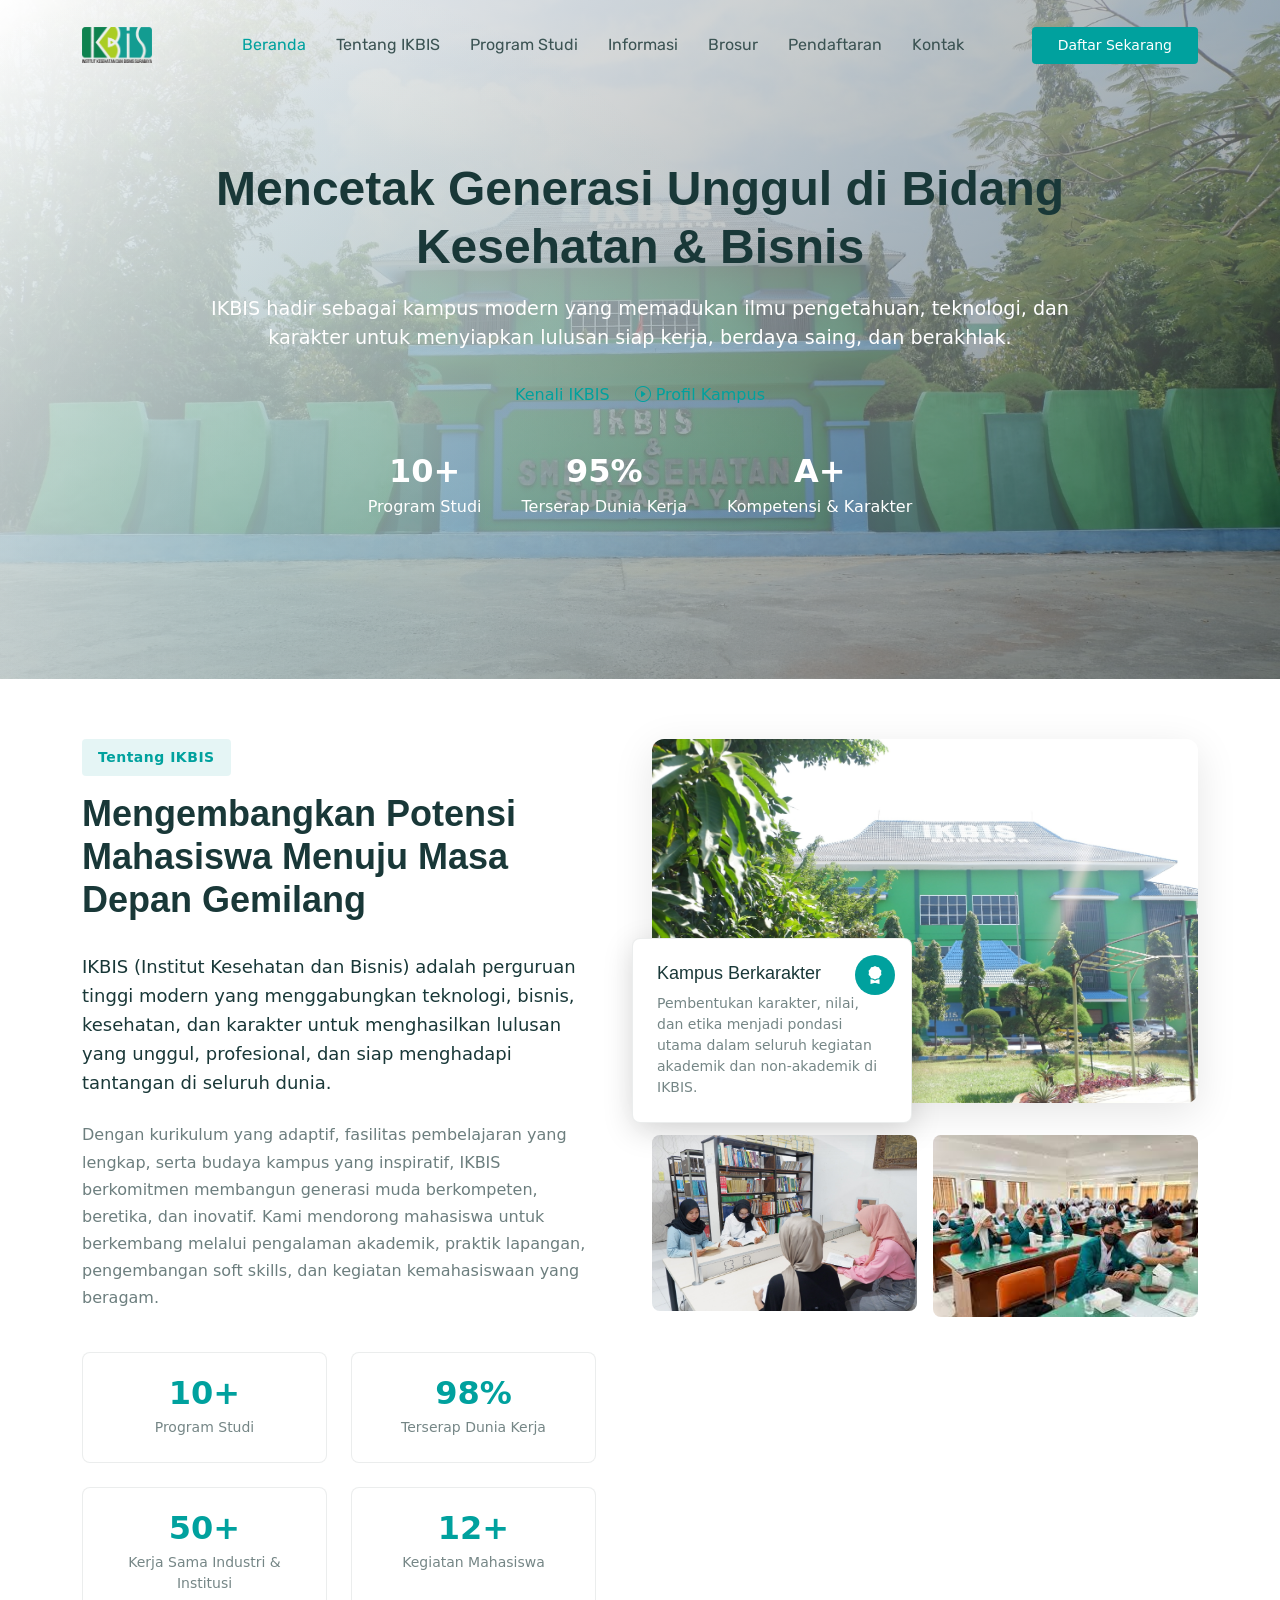
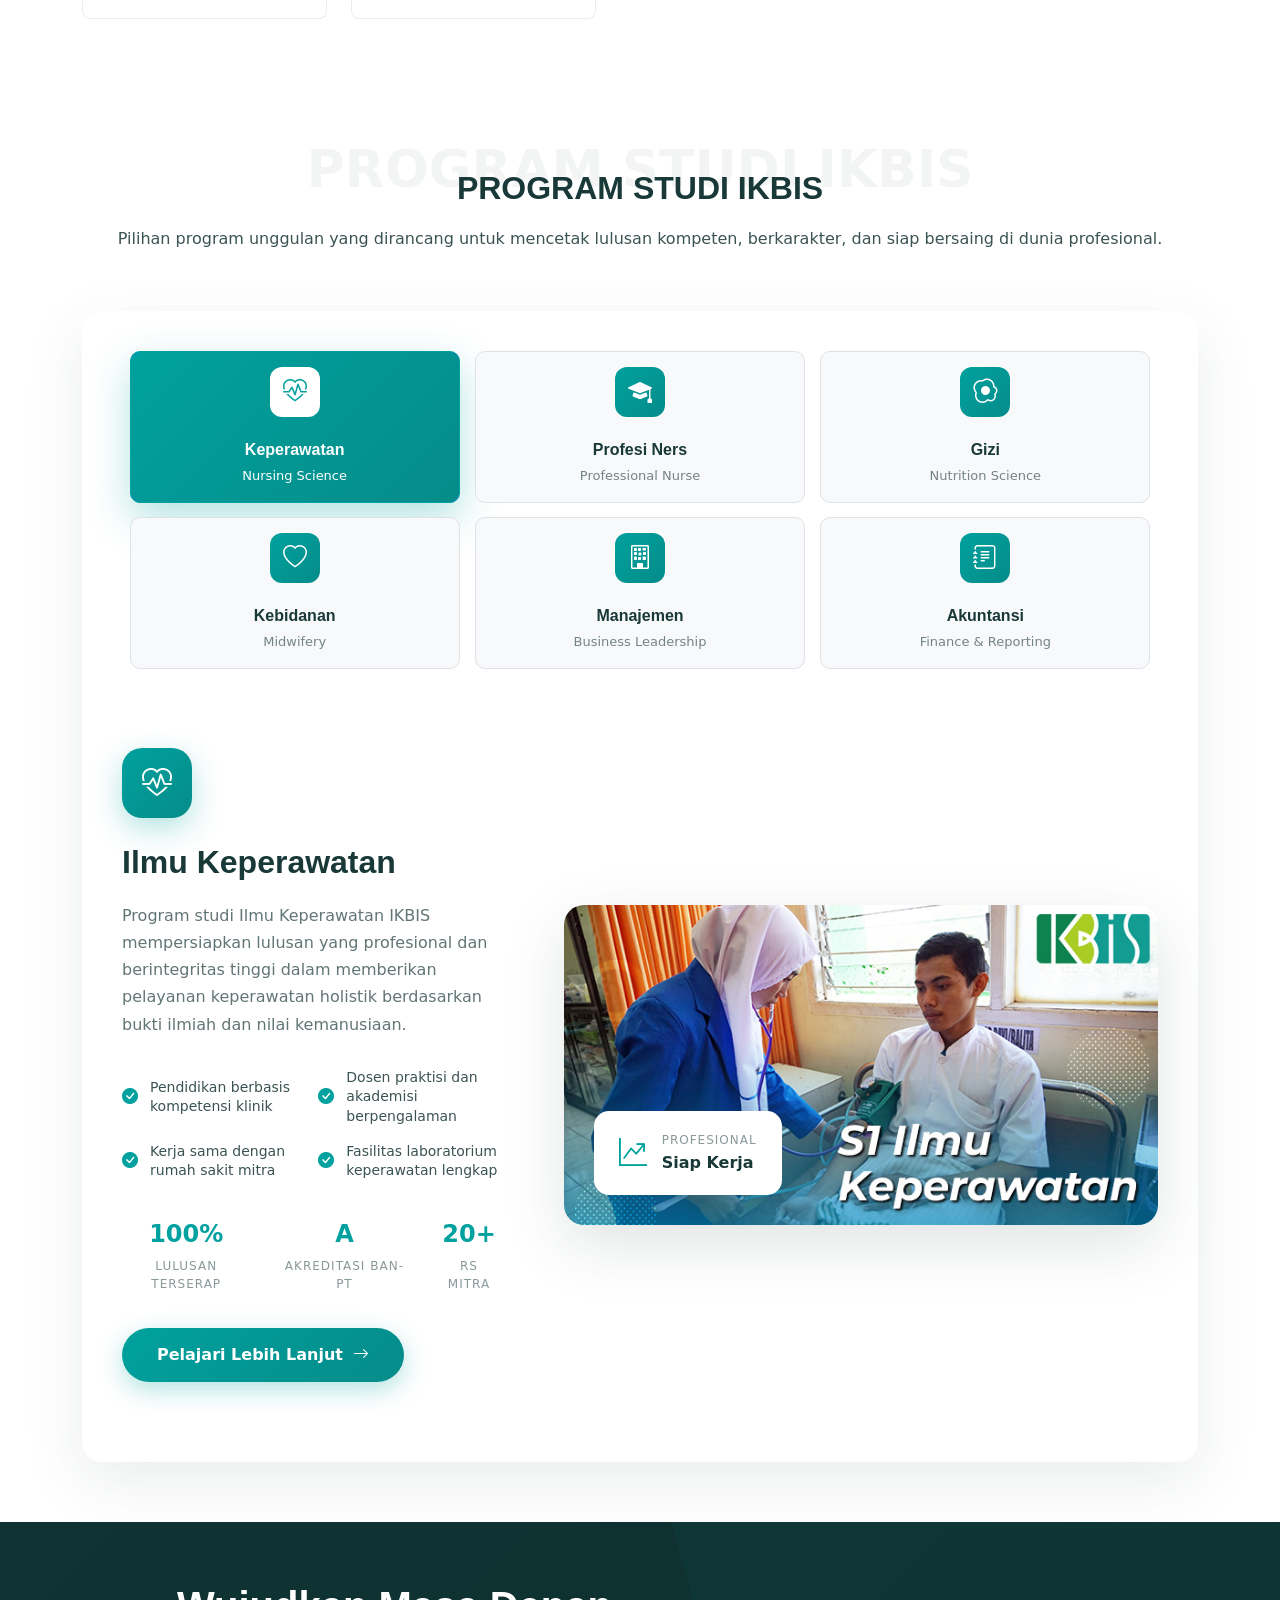
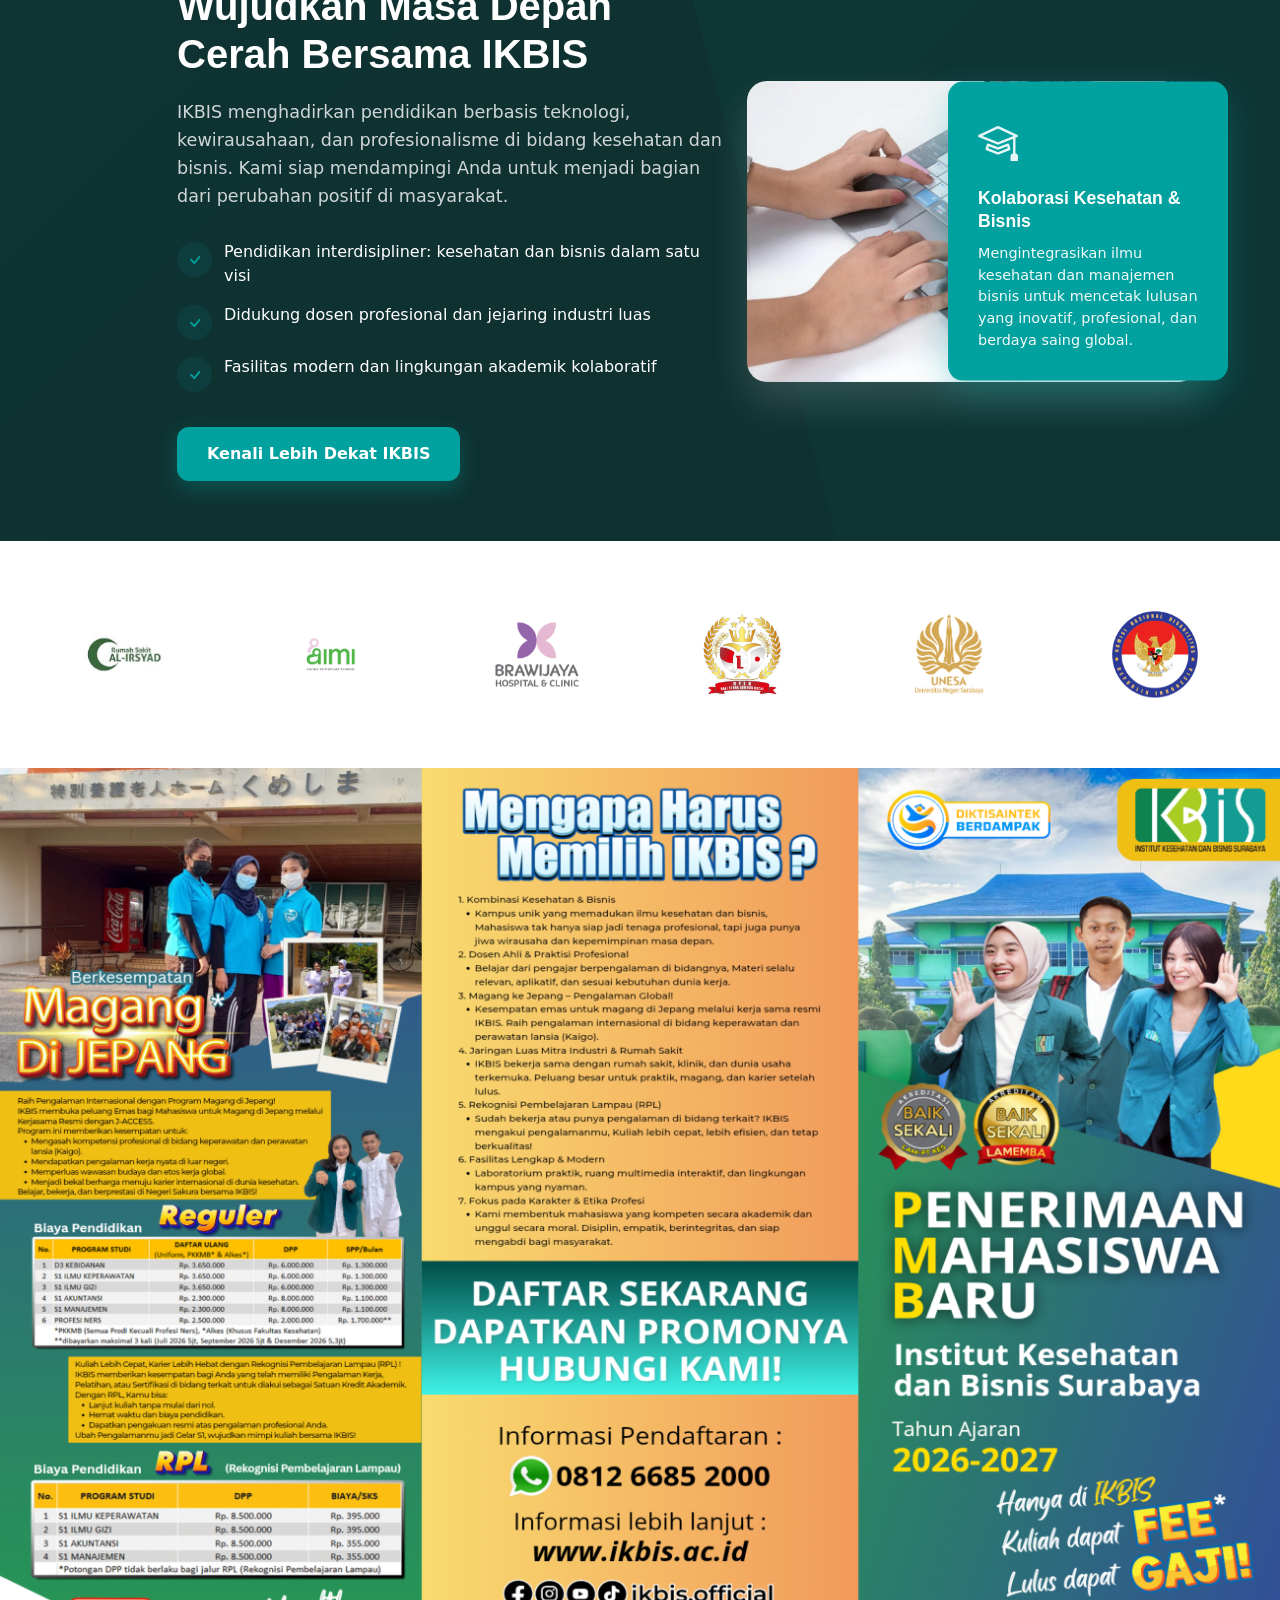
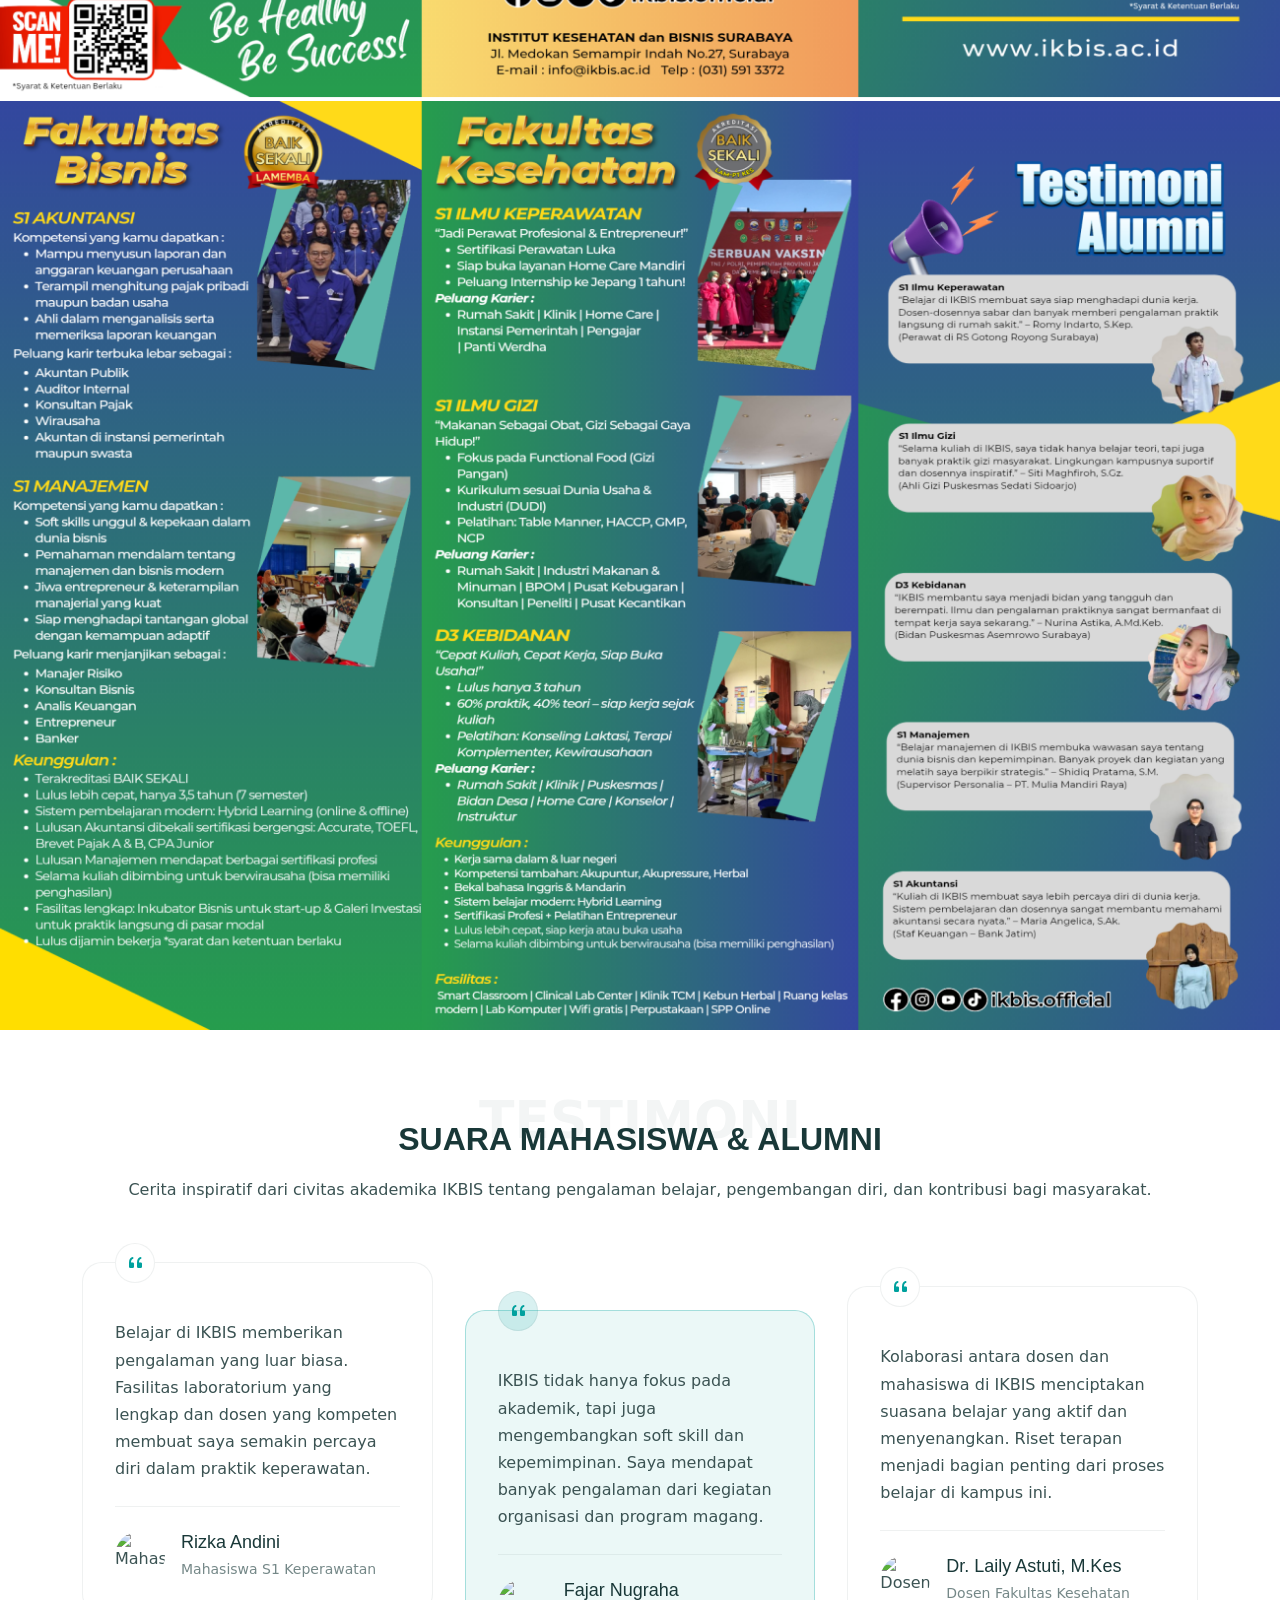
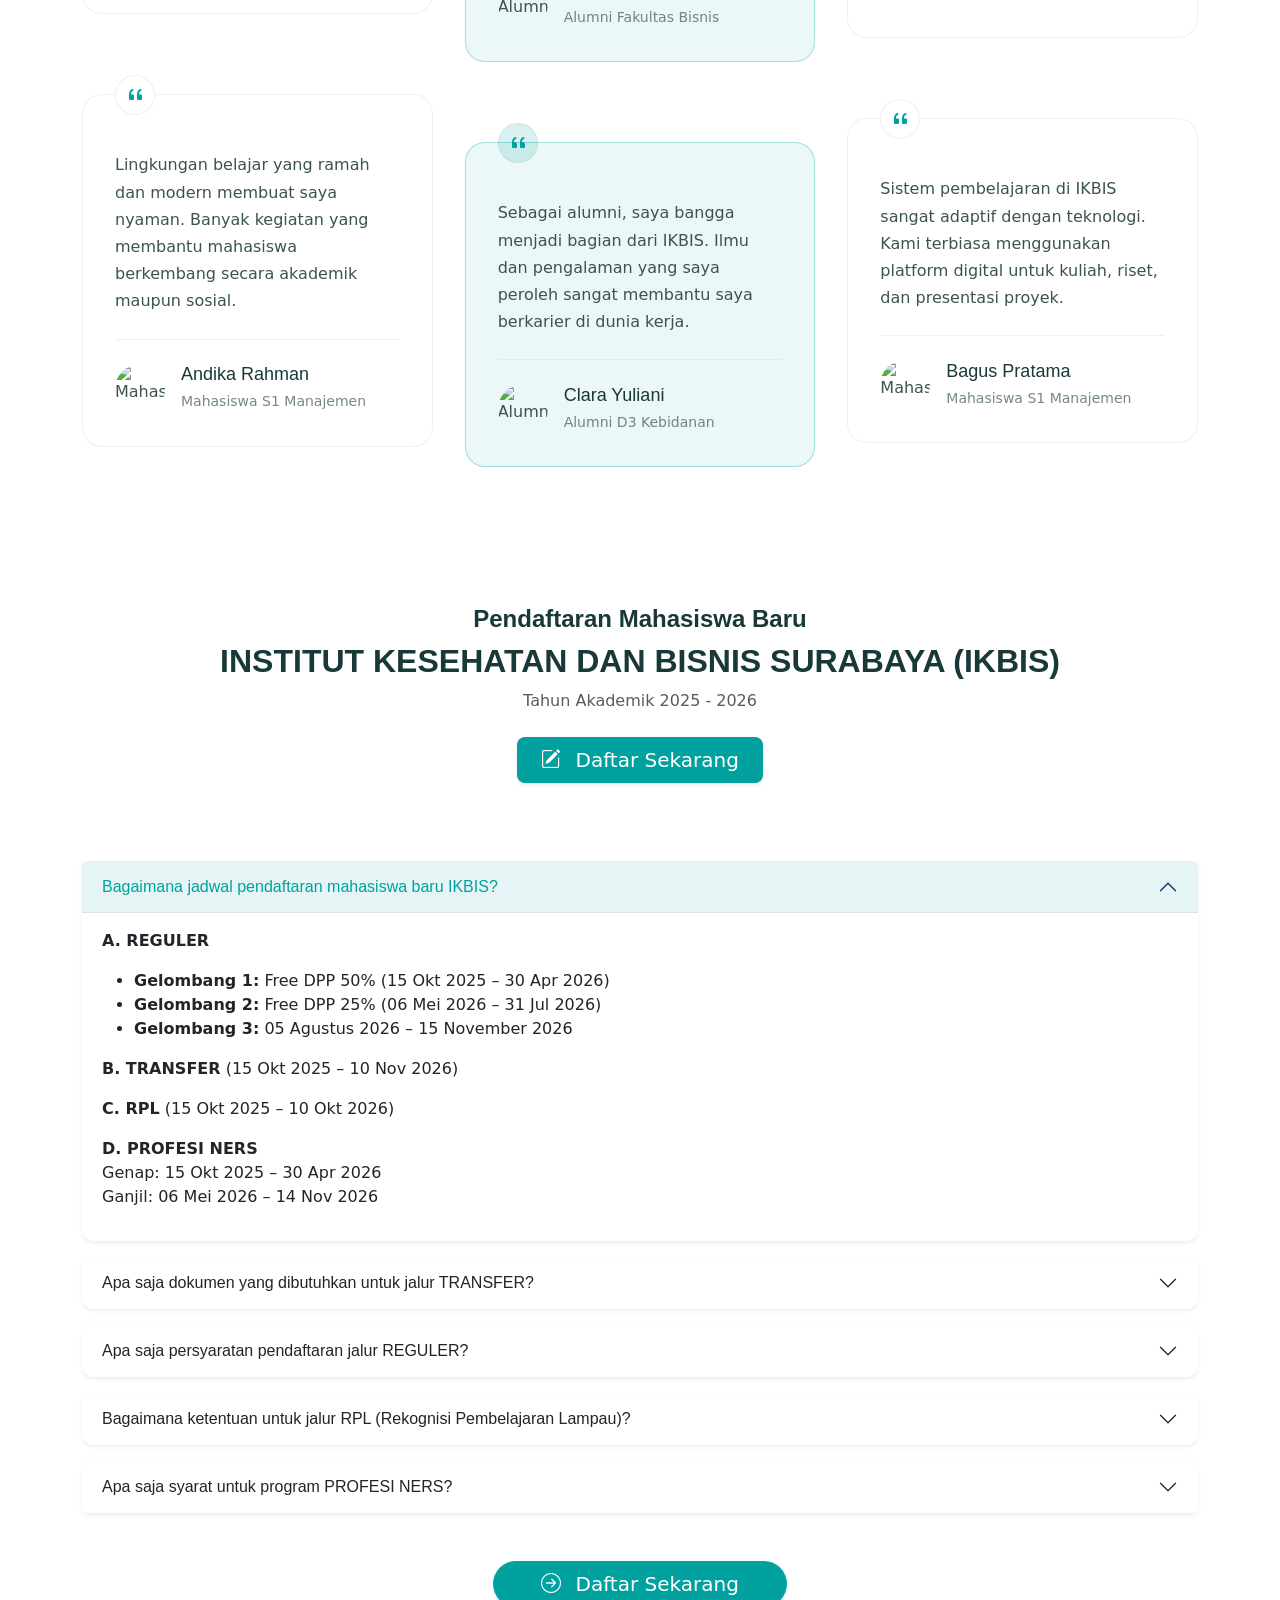
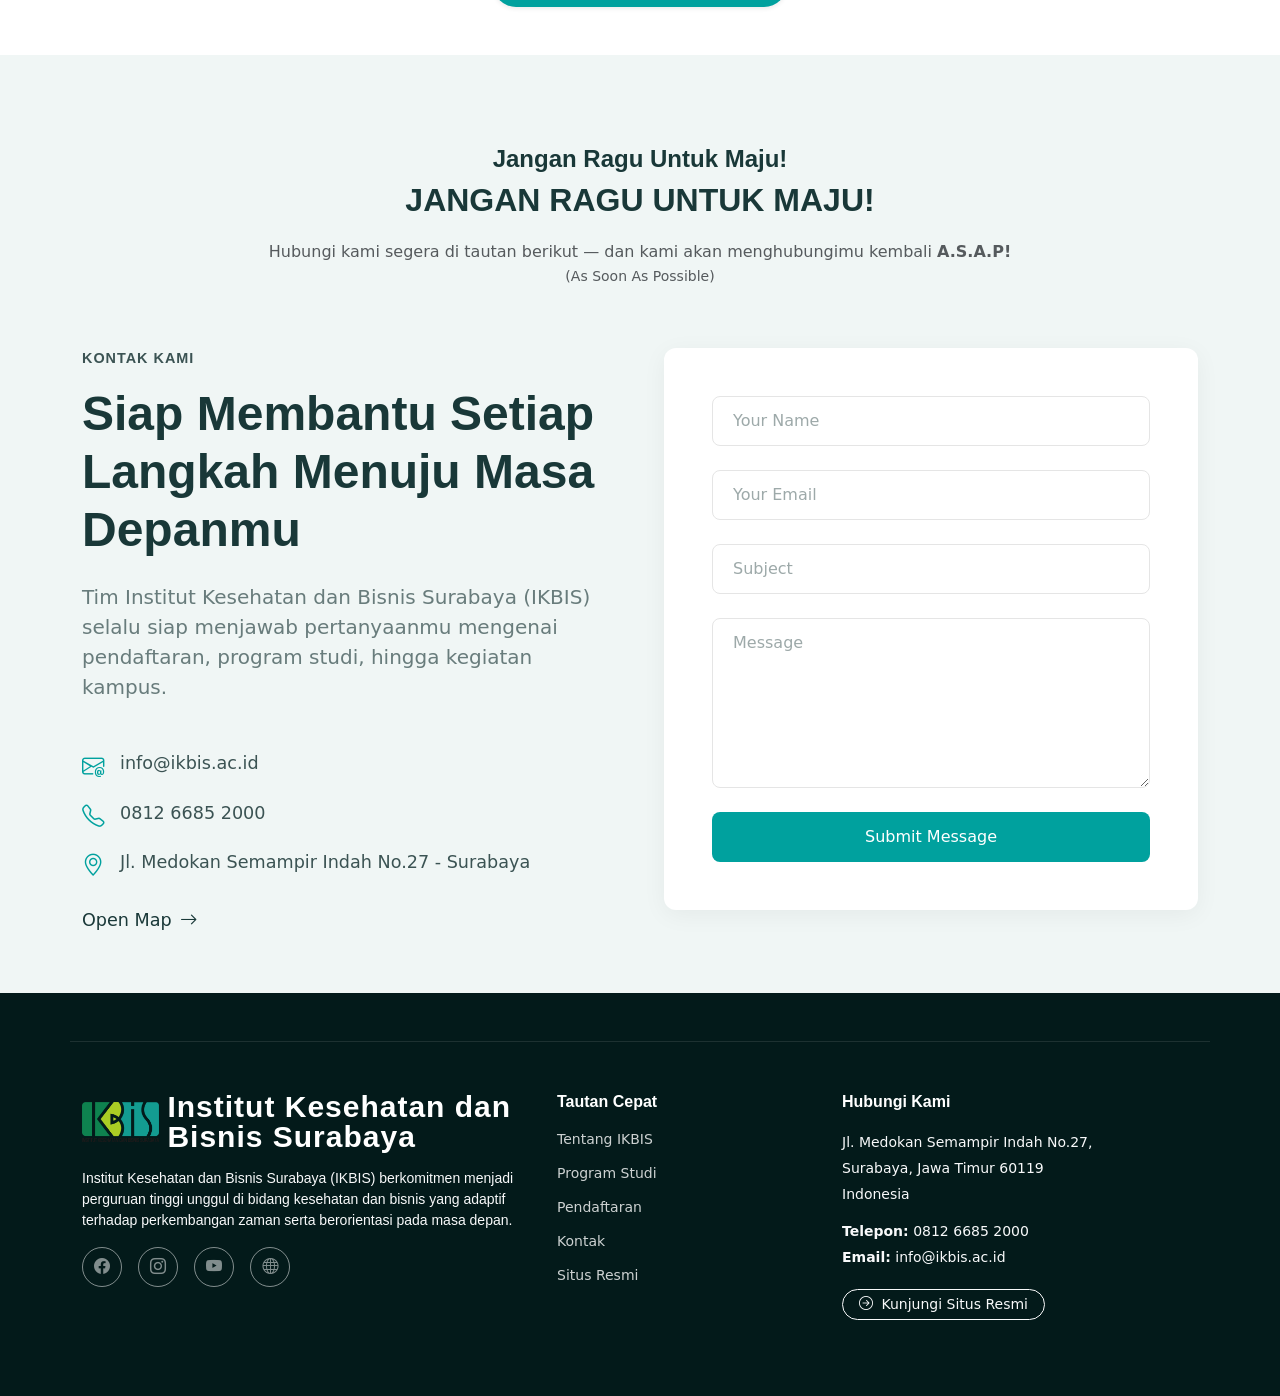
==== commit 834492d0: "`Updated index.html with various changes`" ====
--- a/index.html
+++ b/index.html
@@ -1,4 +1,4 @@
-<!DOCTYPE html>
+<!doctype html>
 <html lang="en">
   <head>
     <!-- Google tag (gtag.js) new -->
@@ -35,8 +35,9 @@
     <!-- Fonts -->
     <link href="https://fonts.googleapis.com" rel="preconnect" />
     <link href="https://fonts.gstatic.com" rel="preconnect" crossorigin />
+
     <link
-      href="https://fonts.googleapis.com/css2?family=Roboto:ital,wght@0,100;0,300;0,400;0,500;0,700;0,900;1,100;1,300;1,400;1,500;1,700;1,900&family=Ubuntu:ital,wght@0,300;0,400;0,500;0,700;1,300;1,400;1,500;1,700&family=Rubik:ital,wght@0,300;0,400;0,500;0,600;0,700;0,800;0,900;1,300;1,400;1,500;1,600;1,700;1,800;1,900&display=swap"
+      href="https://fonts.googleapis.com/css2?family=Rubik:wght@300;400;500;600;700&display=swap"
       rel="stylesheet"
     />
 
@@ -111,18 +112,6 @@
             <li><a href="#Informasi">Informasi</a></li>
             <li><a href="#brosur">Brosur</a></li>
             <li><a href="#pendaftaran">Pendaftaran</a></li>
-            <!-- <li class="dropdown">
-              <a href="#">
-                <span>Informasi</span>
-                <i class="bi bi-chevron-down toggle-dropdown"></i>
-              </a>
-              <ul>
-                <li><a href="#berita">Berita</a></li>
-                <li><a href="#agenda">Agenda</a></li>
-                <li><a href="#galeri">Galeri</a></li>
-                <li><a href="#faq">FAQ</a></li>
-              </ul>
-            </li> -->
             <li><a href="#contact">Kontak</a></li>
           </ul>
           <i class="mobile-nav-toggle d-xl-none bi bi-list"></i>
@@ -138,86 +127,17 @@
     </header>
 
     <main class="main">
-      <!-- Hero Section -->
-      <!-- <section id="hero" class="hero section">
-        <div class="container" data-aos="fade-up" data-aos-delay="100">
-          <div class="row align-items-center">
-            <div
-              class="col-lg-6 order-2 order-lg-1"
-              data-aos="fade-right"
-              data-aos-delay="200"
-            >
-              <div class="hero-content">
-                <h1 class="hero-title">
-                  Creating Digital Experiences That Matter
-                </h1>
-                <p class="hero-description">
-                  We craft beautiful, functional, and meaningful digital
-                  solutions that help businesses connect with their audiences in
-                  authentic ways.
-                </p>
-                <div class="hero-actions">
-                  <a href="#about" class="btn-primary">Start Your Journey</a>
-                  <a
-                    href="https://www.youtube.com/watch?v=Y7f98aduVJ8"
-                    class="btn-secondary glightbox"
-                  >
-                    <i class="bi bi-play-circle"></i>
-                    <span>Watch Our Story</span>
-                  </a>
-                </div>
-                <div class="hero-stats">
-                  <div class="stat-item">
-                    <span class="stat-number">150+</span>
-                    <span class="stat-label">Projects Completed</span>
-                  </div>
-                  <div class="stat-item">
-                    <span class="stat-number">98%</span>
-                    <span class="stat-label">Client Satisfaction</span>
-                  </div>
-                  <div class="stat-item">
-                    <span class="stat-number">24/7</span>
-                    <span class="stat-label">Support Available</span>
-                  </div>
-                </div>
-              </div>
-            </div>
-
-            <div
-              class="col-lg-6 order-1 order-lg-2"
-              data-aos="fade-left"
-              data-aos-delay="300"
-            >
-              <div class="hero-visual">
-                <div class="hero-image-wrapper">
-                  <img
-                    src="assets/img/illustration/illustration-15.webp"
-                    class="img-fluid hero-image"
-                    alt="Hero Image"
-                  />
-                  <div class="floating-elements">
-                    <div class="floating-card card-1">
-                      <i class="bi bi-lightbulb"></i>
-                      <span>Innovation</span>
-                    </div>
-                    <div class="floating-card card-2">
-                      <i class="bi bi-award"></i>
-                      <span>Excellence</span>
-                    </div>
-                    <div class="floating-card card-3">
-                      <i class="bi bi-people"></i>
-                      <span>Collaboration</span>
-                    </div>
-                  </div>
-                </div>
-              </div>
-            </div>
-          </div>
-        </div>
-      </section> -->
       <section id="hero" class="hero section hero-video">
         <!-- Background Video -->
-        <video class="hero-bg-video" autoplay muted loop playsinline>
+        <video
+          class="hero-bg-video"
+          autoplay
+          muted
+          loop
+          playsinline
+          preload="none"
+          poster="assets/ikbis/img/hero.webp"
+        >
           <source src="assets/ikbis/video/Profil.mp4" type="video/mp4" />
         </video>
 
@@ -328,6 +248,8 @@
                     src="assets/ikbis/img/gedung-ikbis-2.jpeg"
                     alt="Gedung IKBIS"
                     class="img-fluid main-visual"
+                    loading="lazy"
+                    decoding="async"
                   />
                   <div class="overlay-card">
                     <div class="card-content">
@@ -351,6 +273,8 @@
                         src="assets/ikbis/img/perpus-ikbis.jpeg"
                         alt="Perpustakan"
                         class="img-fluid secondary-img"
+                        loading="lazy"
+                        decoding="async"
                       />
                     </div>
                     <div class="col-6">
@@ -358,6 +282,8 @@
                         src="assets/ikbis/img/Praktik.jpeg"
                         alt="Praktik"
                         class="img-fluid secondary-img"
+                        loading="lazy"
+                        decoding="async"
                       />
                     </div>
                   </div>
@@ -365,51 +291,6 @@
               </div>
             </div>
           </div>
-
-          <!-- <div class="row mt-5">
-            <div class="col-12" data-aos="fade-up" data-aos-delay="400">
-              <div class="features-section">
-                <div class="row gy-4">
-                  <div class="col-md-4">
-                    <div class="feature-box">
-                      <div class="feature-icon">
-                        <i class="bi bi-shield-check"></i>
-                      </div>
-                      <h5>Trusted Security</h5>
-                      <p>
-                        Quis autem vel eum iure reprehenderit qui in ea
-                        voluptate velit esse quam nihil molestiae.
-                      </p>
-                    </div>
-                  </div>
-                  <div class="col-md-4">
-                    <div class="feature-box">
-                      <div class="feature-icon">
-                        <i class="bi bi-lightning-charge"></i>
-                      </div>
-                      <h5>Fast Performance</h5>
-                      <p>
-                        Nemo enim ipsam voluptatem quia voluptas sit aspernatur
-                        aut odit aut fugit sed quia consequuntur.
-                      </p>
-                    </div>
-                  </div>
-                  <div class="col-md-4">
-                    <div class="feature-box">
-                      <div class="feature-icon">
-                        <i class="bi bi-headset"></i>
-                      </div>
-                      <h5>Expert Support</h5>
-                      <p>
-                        Neque porro quisquam est qui dolorem ipsum quia dolor
-                        sit amet consectetur adipisci velit.
-                      </p>
-                    </div>
-                  </div>
-                </div>
-              </div>
-            </div>
-          </div> -->
         </div>
       </section>
       <!-- /About Section -->
@@ -592,6 +473,8 @@
                           src="assets/ikbis/img/prodi/thumbnail-keperawatan.jpg"
                           alt="Ilmu Keperawatan"
                           class="img-fluid"
+                          loading="lazy"
+                          decoding="async"
                         />
                         <div class="floating-card">
                           <i class="bi bi-graph-up-arrow"></i>
@@ -672,6 +555,8 @@
                           src="assets/ikbis/img/prodi/thumbnail-ners.jpg"
                           alt="Profesi Ners"
                           class="img-fluid"
+                          loading="lazy"
+                          decoding="async"
                         />
                         <div class="floating-card">
                           <i class="bi bi-shield-check"></i>
@@ -752,6 +637,8 @@
                           src="assets/ikbis/img/prodi/thumbnail-gizi.jpg"
                           alt="Gizi"
                           class="img-fluid"
+                          loading="lazy"
+                          decoding="async"
                         />
                         <div class="floating-card">
                           <i class="bi bi-apple"></i>
@@ -831,6 +718,8 @@
                           src="assets/ikbis/img/prodi/thumbnail-kebidanan.jpg"
                           alt="Kebidanan"
                           class="img-fluid"
+                          loading="lazy"
+                          decoding="async"
                         />
                         <div class="floating-card">
                           <i class="bi bi-heart"></i>
@@ -910,6 +799,8 @@
                           src="assets/ikbis/img/prodi/thumbnail-manajemen.jpg"
                           alt="Manajemen"
                           class="img-fluid"
+                          loading="lazy"
+                          decoding="async"
                         />
                         <div class="floating-card">
                           <i class="bi bi-bar-chart"></i>
@@ -989,6 +880,8 @@
                           src="assets/ikbis/img/prodi/thumbnail-akuntansi.jpg"
                           alt="Akuntansi"
                           class="img-fluid"
+                          loading="lazy"
+                          decoding="async"
                         />
                         <div class="floating-card">
                           <i class="bi bi-graph-up"></i>
@@ -1007,257 +900,6 @@
         </div>
       </section>
       <!-- /Features Section -->
-
-      <!-- Features Cards Section -->
-      <!-- <section id="features-cards" class="features-cards section">
-        <div class="container" data-aos="fade-up" data-aos-delay="100">
-          <div class="row g-4">
-            <div class="col-lg-6" data-aos="flip-left" data-aos-delay="100">
-              <div class="feature-card">
-                <div class="icon-box">
-                  <i class="bi bi-shield-lock"></i>
-                </div>
-                <h3>Strategic Business Intelligence</h3>
-                <p>
-                  Lorem ipsum dolor sit amet, consectetur adipiscing elit. Ut
-                  elit tellus, luctus nec ullamcorper mattis, pulvinar dapibus
-                  leo. Aenean commodo ligula eget dolor.
-                </p>
-                <ul class="feature-list">
-                  <li>
-                    <i class="bi bi-check-circle"></i> Real-time data analytics
-                  </li>
-                  <li>
-                    <i class="bi bi-check-circle"></i> Automated reporting
-                    systems
-                  </li>
-                </ul>
-                <a href="#" class="read-more"
-                  >Business Solutions <i class="bi bi-arrow-right"></i
-                ></a>
-              </div>
-            </div>
-
-            <div class="col-lg-6" data-aos="flip-left" data-aos-delay="200">
-              <div class="feature-card">
-                <div class="icon-box">
-                  <i class="bi bi-shield"></i>
-                </div>
-                <h3>Enterprise Security Framework</h3>
-                <p>
-                  Maecenas tempus, tellus eget condimentum rhoncus, sem quam
-                  semper libero, sit amet adipiscing sem neque sed ipsum. Nam
-                  quam nunc, blandit vel, luctus pulvinar, hendrerit id, lorem.
-                </p>
-                <ul class="feature-list">
-                  <li>
-                    <i class="bi bi-check-circle"></i> Advanced encryption
-                    protocols
-                  </li>
-                  <li>
-                    <i class="bi bi-check-circle"></i> Multi-factor
-                    authentication
-                  </li>
-                </ul>
-                <a href="#" class="read-more"
-                  >Security Details <i class="bi bi-arrow-right"></i
-                ></a>
-              </div>
-            </div>
-
-            <div
-              class="col-lg-3 col-md-6"
-              data-aos="fade-up"
-              data-aos-delay="100"
-            >
-              <div class="compliance-card">
-                <h4>Cloud Integration</h4>
-                <p class="status in-progress">In Development</p>
-              </div>
-            </div>
-
-            <div
-              class="col-lg-3 col-md-6"
-              data-aos="fade-up"
-              data-aos-delay="200"
-            >
-              <div class="compliance-card">
-                <h4>Data Management</h4>
-                <p class="status compliant">Implemented</p>
-              </div>
-            </div>
-
-            <div
-              class="col-lg-3 col-md-6"
-              data-aos="fade-up"
-              data-aos-delay="300"
-            >
-              <div class="compliance-card">
-                <h4>Process Automation</h4>
-                <p class="status compliant">Implemented</p>
-              </div>
-            </div>
-
-            <div
-              class="col-lg-3 col-md-6"
-              data-aos="fade-up"
-              data-aos-delay="400"
-            >
-              <div class="compliance-card">
-                <h4>AI Solutions</h4>
-                <p class="status planned">Scheduled</p>
-              </div>
-            </div>
-          </div>
-        </div>
-      </section> -->
-      <!-- /Features Cards Section -->
-
-      <!-- Features 2 Section -->
-      <!-- <section id="features-2" class="features-2 section">
-        <div class="container" data-aos="fade-up" data-aos-delay="100">
-          <div class="row g-4">
-            <div class="col-lg-4" data-aos="fade-up" data-aos-delay="150">
-              <div class="feature-card">
-                <div class="feature-icon">
-                  <i class="bi bi-app-indicator"></i>
-                </div>
-                <h3>Intuitive Dashboard Interface</h3>
-                <p>
-                  Lorem ipsum dolor sit amet consectetur adipiscing elit sed do
-                  eiusmod tempor incididunt ut labore et dolore magna aliqua ut
-                  enim ad minim veniam.
-                </p>
-                <ul class="feature-benefits">
-                  <li>
-                    <i class="bi bi-check-circle-fill"></i> Real-time data
-                    visualization
-                  </li>
-                  <li>
-                    <i class="bi bi-check-circle-fill"></i> Customizable widgets
-                  </li>
-                  <li>
-                    <i class="bi bi-check-circle-fill"></i> Interactive reports
-                  </li>
-                </ul>
-                <div class="feature-image">
-                  <img
-                    src="assets/img/features/features-1.webp"
-                    alt="Dashboard Interface"
-                    class="img-fluid"
-                    loading="lazy"
-                  />
-                </div>
-              </div>
-            </div>
-
-            <div class="col-lg-4" data-aos="fade-up" data-aos-delay="200">
-              <div class="feature-card highlighted">
-                <div class="feature-icon">
-                  <i class="bi bi-graph-up-arrow"></i>
-                </div>
-                <h3>Advanced Analytics Tools</h3>
-                <p>
-                  Mauris blandit aliquet elit eget tincidunt nibh pulvinar a
-                  cras ultricies ligula sed magna dictum porta mauris blandit
-                  aliquet elit eget tincidunt.
-                </p>
-                <ul class="feature-benefits">
-                  <li>
-                    <i class="bi bi-check-circle-fill"></i> Predictive analysis
-                  </li>
-                  <li>
-                    <i class="bi bi-check-circle-fill"></i> Custom reporting
-                  </li>
-                  <li>
-                    <i class="bi bi-check-circle-fill"></i> Data exploration
-                  </li>
-                </ul>
-                <div class="feature-image">
-                  <img
-                    src="assets/img/features/features-2.webp"
-                    alt="Analytics Tools"
-                    class="img-fluid"
-                    loading="lazy"
-                  />
-                </div>
-              </div>
-            </div>
-
-            <div class="col-lg-4" data-aos="fade-up" data-aos-delay="250">
-              <div class="feature-card">
-                <div class="feature-icon">
-                  <i class="bi bi-shield-check"></i>
-                </div>
-                <h3>Enterprise-Grade Security</h3>
-                <p>
-                  Nulla porttitor accumsan tincidunt praesent sapien massa
-                  convallis a pellentesque nec egestas non nisi proin eget
-                  tortor risus donec sollicitudin.
-                </p>
-                <ul class="feature-benefits">
-                  <li>
-                    <i class="bi bi-check-circle-fill"></i> End-to-end
-                    encryption
-                  </li>
-                  <li>
-                    <i class="bi bi-check-circle-fill"></i> Advanced access
-                    control
-                  </li>
-                  <li>
-                    <i class="bi bi-check-circle-fill"></i> Compliance
-                    monitoring
-                  </li>
-                </ul>
-                <div class="feature-image">
-                  <img
-                    src="assets/img/features/features-3.webp"
-                    alt="Security Features"
-                    class="img-fluid"
-                    loading="lazy"
-                  />
-                </div>
-              </div>
-            </div>
-          </div>
-
-          <div
-            class="feature-testimonial"
-            data-aos="fade-up"
-            data-aos-delay="300"
-          >
-            <div class="row align-items-center">
-              <div class="col-lg-6" data-aos="zoom-in">
-                <div class="testimonial-image">
-                  <img
-                    src="assets/img/features/features-4.webp"
-                    alt="Testimonial"
-                    class="img-fluid"
-                  />
-                </div>
-              </div>
-              <div class="col-lg-6" data-aos="fade-up" data-aos-delay="200">
-                <div class="testimonial-content">
-                  <div class="quote-icon">
-                    <i class="bi bi-quote"></i>
-                  </div>
-                  <p>
-                    Curabitur arcu erat accumsan id imperdiet et porttitor at
-                    sem. Vivamus magna justo lacinia eget consectetur sed
-                    convallis at tellus. Curabitur aliquet quam id dui posuere
-                    blandit.
-                  </p>
-                  <div class="testimonial-author">
-                    <h4>Jennifer Austin</h4>
-                    <span>Product Director at TechCorp</span>
-                  </div>
-                </div>
-              </div>
-            </div>
-          </div>
-        </div>
-      </section> -->
-      <!-- /Features 2 Section -->
 
       <!-- Call To Action Section -->
       <section id="Informasi" class="call-to-action section dark-background">
@@ -1282,6 +924,8 @@
                   src="assets/img/misc/misc-6.webp"
                   alt="Kolaborasi Kesehatan dan Bisnis"
                   class="img-fluid main-image"
+                  loading="lazy"
+                  decoding="async"
                 />
               </div>
             </div>
@@ -1380,26 +1024,44 @@
                   src="assets/ikbis/mou/al-irsyad.jpg"
                   class="img-fluid"
                   alt=""
+                  loading="lazy"
+                  decoding="async"
                 />
               </div>
               <div class="swiper-slide">
-                <img src="assets/ikbis/mou/ami.png" class="img-fluid" alt="" />
+                <img
+                  src="assets/ikbis/mou/ami.png"
+                  class="img-fluid"
+                  alt=""
+                  loading="lazy"
+                  decoding="async"
+                />
               </div>
               <div class="swiper-slide">
                 <img
                   src="assets/ikbis/mou/brawijaya.png"
                   class="img-fluid"
                   alt=""
+                  loading="lazy"
+                  decoding="async"
                 />
               </div>
               <div class="swiper-slide">
-                <img src="assets/ikbis/mou/BTLK.png" class="img-fluid" alt="" />
+                <img
+                  src="assets/ikbis/mou/BTLK.png"
+                  class="img-fluid"
+                  alt=""
+                  loading="lazy"
+                  decoding="async"
+                />
               </div>
               <div class="swiper-slide">
                 <img
                   src="assets/ikbis/mou/unesa.png"
                   class="img-fluid"
                   alt=""
+                  loading="lazy"
+                  decoding="async"
                 />
               </div>
               <div class="swiper-slide">
@@ -1407,6 +1069,8 @@
                   src="assets/ikbis/mou/komisi.png"
                   class="img-fluid"
                   alt=""
+                  loading="lazy"
+                  decoding="async"
                 />
               </div>
               <div class="swiper-slide">
@@ -1414,6 +1078,8 @@
                   src="assets/ikbis/mou/aspetri.jpg"
                   class="img-fluid"
                   alt=""
+                  loading="lazy"
+                  decoding="async"
                 />
               </div>
               <div class="swiper-slide">
@@ -1421,6 +1087,8 @@
                   src="assets/ikbis/mou/husada.jpg"
                   class="img-fluid"
                   alt=""
+                  loading="lazy"
+                  decoding="async"
                 />
               </div>
             </div>
@@ -1435,29 +1103,9 @@
             src="assets/ikbis/img/brosur/brosur25.png"
             alt="Brosur Institut Kesehatan dan Bisnis"
             class="img-fluid w-100"
+            loading="lazy"
+            decoding="async"
           />
-
-          <!-- <div
-            class="overlay position-absolute top-0 start-0 w-100 h-100 d-flex flex-column justify-content-center align-items-center text-center text-white"
-            style="background: rgba(0, 0, 0, 0.45)"
-          >
-            <h2 class="fw-bold mb-3" data-aos="fade-up" data-aos-delay="100">
-              Brosur Institut Kesehatan dan Bisnis (IKBIS)
-            </h2>
-            <p class="mb-4" data-aos="fade-up" data-aos-delay="200">
-              Temukan informasi lengkap tentang program studi, fasilitas kampus,
-              dan jalur pendaftaran mahasiswa baru.
-            </p>
-            <a
-              href="assets/files/Brosur-IKBIS.pdf"
-              class="btn btn-light btn-lg"
-              target="_blank"
-              data-aos="fade-up"
-              data-aos-delay="300"
-            >
-              <i class="bi bi-download me-2"></i>Unduh Brosur
-            </a>
-          </div> -->
         </div>
       </section>
 
@@ -1491,6 +1139,8 @@
                     <img
                       src="assets/img/person/person-f-7.webp"
                       alt="Mahasiswa"
+                      loading="lazy"
+                      decoding="async"
                     />
                   </div>
                   <div class="client-details">
@@ -1517,7 +1167,12 @@
                 </p>
                 <div class="client-info">
                   <div class="client-image">
-                    <img src="assets/img/person/person-m-7.webp" alt="Alumni" />
+                    <img
+                      src="assets/img/person/person-m-7.webp"
+                      alt="Alumni"
+                      loading="lazy"
+                      decoding="async"
+                    />
                   </div>
                   <div class="client-details">
                     <h3>Fajar Nugraha</h3>
@@ -1543,7 +1198,12 @@
                 </p>
                 <div class="client-info">
                   <div class="client-image">
-                    <img src="assets/img/person/person-f-8.webp" alt="Dosen" />
+                    <img
+                      src="assets/img/person/person-f-8.webp"
+                      alt="Dosen"
+                      loading="lazy"
+                      decoding="async"
+                    />
                   </div>
                   <div class="client-details">
                     <h3>Dr. Laily Astuti, M.Kes</h3>
@@ -1598,7 +1258,12 @@
                 </p>
                 <div class="client-info">
                   <div class="client-image">
-                    <img src="assets/img/person/person-f-9.webp" alt="Alumni" />
+                    <img
+                      src="assets/img/person/person-f-9.webp"
+                      alt="Alumni"
+                      loading="lazy"
+                      decoding="async"
+                    />
                   </div>
                   <div class="client-details">
                     <h3>Clara Yuliani</h3>
@@ -1627,6 +1292,8 @@
                     <img
                       src="assets/img/person/person-m-13.webp"
                       alt="Mahasiswa"
+                      loading="lazy"
+                      decoding="async"
                     />
                   </div>
                   <div class="client-details">
@@ -1639,535 +1306,6 @@
           </div>
         </div>
       </section>
-
-      <!-- /Testimonials Section -->
-
-      <!-- Stats Section -->
-      <!-- <section id="stats" class="stats section">
-        <div class="container" data-aos="fade-up" data-aos-delay="100">
-          <div class="row">
-            <div
-              class="col-lg-8 mx-auto text-center mb-5"
-              data-aos="fade-up"
-              data-aos-delay="200"
-            >
-              <h3 class="main-headline">
-                Driving Excellence Through Innovation
-              </h3>
-              <p class="main-description">
-                Vestibulum rutrum quam vitae fringilla tincidunt. Suspendisse
-                nec tortor urna. Ut laoreet sodales nisi, quis iaculis nulla
-                iaculis vitae.
-              </p>
-
-              <div
-                class="achievement-badge"
-                data-aos="zoom-in"
-                data-aos-delay="300"
-              >
-                <div class="achievement-content">
-                  <div class="achievement-icon">
-                    <i class="bi bi-trophy-fill"></i>
-                  </div>
-                  <div class="achievement-details">
-                    <div class="achievement-title">Industry Leader</div>
-                    <div class="achievement-subtitle">
-                      Recognized by 85+ industry experts
-                    </div>
-                  </div>
-                </div>
-              </div>
-            </div>
-          </div>
-
-          <div class="stats-grid">
-            <div class="row g-4">
-              <div
-                class="col-xl-3 col-lg-6 col-md-6"
-                data-aos="fade-up"
-                data-aos-delay="100"
-              >
-                <div class="stat-item">
-                  <div class="stat-icon">
-                    <i class="bi bi-people-fill"></i>
-                  </div>
-                  <div class="stat-content">
-                    <div class="stat-number">
-                      <span
-                        data-purecounter-start="0"
-                        data-purecounter-end="285"
-                        data-purecounter-duration="2"
-                        class="purecounter"
-                      ></span
-                      >K+
-                    </div>
-                    <div class="stat-label">Happy Customers</div>
-                    <div class="stat-growth">
-                      <i class="bi bi-arrow-up"></i>
-                      <span>+12% this year</span>
-                    </div>
-                  </div>
-                </div>
-              </div>
-
-              <div
-                class="col-xl-3 col-lg-6 col-md-6"
-                data-aos="fade-up"
-                data-aos-delay="200"
-              >
-                <div class="stat-item featured">
-                  <div class="stat-icon">
-                    <i class="bi bi-graph-up-arrow"></i>
-                  </div>
-                  <div class="stat-content">
-                    <div class="stat-number">
-                      <span
-                        data-purecounter-start="0"
-                        data-purecounter-end="98.5"
-                        data-purecounter-duration="2"
-                        class="purecounter"
-                      ></span
-                      >%
-                    </div>
-                    <div class="stat-label">Success Rate</div>
-                    <div class="stat-growth">
-                      <i class="bi bi-arrow-up"></i>
-                      <span>+5% improvement</span>
-                    </div>
-                  </div>
-                </div>
-              </div>
-
-              <div
-                class="col-xl-3 col-lg-6 col-md-6"
-                data-aos="fade-up"
-                data-aos-delay="300"
-              >
-                <div class="stat-item">
-                  <div class="stat-icon">
-                    <i class="bi bi-award-fill"></i>
-                  </div>
-                  <div class="stat-content">
-                    <div class="stat-number">
-                      <span
-                        data-purecounter-start="0"
-                        data-purecounter-end="47"
-                        data-purecounter-duration="2"
-                        class="purecounter"
-                      ></span>
-                    </div>
-                    <div class="stat-label">Awards Won</div>
-                    <div class="stat-growth">
-                      <i class="bi bi-arrow-up"></i>
-                      <span>+8 this quarter</span>
-                    </div>
-                  </div>
-                </div>
-              </div>
-
-              <div
-                class="col-xl-3 col-lg-6 col-md-6"
-                data-aos="fade-up"
-                data-aos-delay="400"
-              >
-                <div class="stat-item">
-                  <div class="stat-icon">
-                    <i class="bi bi-globe"></i>
-                  </div>
-                  <div class="stat-content">
-                    <div class="stat-number">
-                      <span
-                        data-purecounter-start="0"
-                        data-purecounter-end="156"
-                        data-purecounter-duration="2"
-                        class="purecounter"
-                      ></span>
-                    </div>
-                    <div class="stat-label">Global Partners</div>
-                    <div class="stat-growth">
-                      <i class="bi bi-arrow-up"></i>
-                      <span>+23 new partners</span>
-                    </div>
-                  </div>
-                </div>
-              </div>
-            </div>
-          </div>
-        </div>
-      </section> -->
-      <!-- /Stats Section -->
-
-      <!-- Services Section -->
-      <!-- <section id="services" class="services section">
-        <div class="container section-title" data-aos="fade-up">
-          <span class="description-title">Services</span>
-          <h2>Services</h2>
-          <p>
-            Necessitatibus eius consequatur ex aliquid fuga eum quidem sint
-            consectetur velit
-          </p>
-        </div>
-
-        <div class="container" data-aos="fade-up" data-aos-delay="100">
-          <div class="row align-items-center">
-            <div class="col-lg-6">
-              <div
-                class="intro-content"
-                data-aos="fade-right"
-                data-aos-delay="100"
-              >
-                <div
-                  class="section-badge mb-3"
-                  data-aos="zoom-in"
-                  data-aos-delay="50"
-                >
-                  <i class="bi bi-star-fill"></i>
-                  <span>WHAT WE DO</span>
-                </div>
-                <h2 class="section-heading mb-4">
-                  Transforming Ideas into Outstanding Results
-                </h2>
-                <p class="section-description mb-4">
-                  We believe in crafting exceptional experiences that drive
-                  meaningful growth for your business. Our dedicated team
-                  combines creativity with technical excellence to deliver
-                  solutions that make a difference.
-                </p>
-                <a
-                  href="#"
-                  class="cta-button"
-                  data-aos="fade-right"
-                  data-aos-delay="200"
-                >
-                  Explore Our Work
-                </a>
-              </div>
-            </div>
-            <div class="col-lg-6">
-              <div
-                class="hero-visual"
-                data-aos="fade-left"
-                data-aos-delay="150"
-              >
-                <img
-                  src="assets/img/services/services-1.webp"
-                  alt="Services"
-                  class="img-fluid"
-                />
-              </div>
-            </div>
-          </div>
-
-          <div class="services-grid mt-5">
-            <div class="row g-4">
-              <div
-                class="col-lg-4 col-md-6"
-                data-aos="fade-up"
-                data-aos-delay="100"
-              >
-                <div class="service-card">
-                  <div class="card-number">
-                    <span>01</span>
-                  </div>
-                  <div class="card-content">
-                    <h5 class="service-title">
-                      <a href="#">Custom Application Development</a>
-                    </h5>
-                    <p class="service-description">
-                      Building robust applications tailored to your specific
-                      needs using modern frameworks and cutting-edge
-                      technologies.
-                    </p>
-                  </div>
-                </div>
-              </div>
-
-              <div
-                class="col-lg-4 col-md-6"
-                data-aos="fade-up"
-                data-aos-delay="200"
-              >
-                <div class="service-card">
-                  <div class="card-number">
-                    <span>02</span>
-                  </div>
-                  <div class="card-content">
-                    <h5 class="service-title">
-                      <a href="#">Strategic Planning</a>
-                    </h5>
-                    <p class="service-description">
-                      Comprehensive roadmaps that align technology solutions
-                      with your business objectives and market opportunities.
-                    </p>
-                  </div>
-                </div>
-              </div>
-
-              <div
-                class="col-lg-4 col-md-6"
-                data-aos="fade-up"
-                data-aos-delay="300"
-              >
-                <div class="service-card">
-                  <div class="card-number">
-                    <span>03</span>
-                  </div>
-                  <div class="card-content">
-                    <h5 class="service-title">
-                      <a href="#">Identity Design</a>
-                    </h5>
-                    <p class="service-description">
-                      Creating compelling visual narratives that resonate with
-                      your audience and strengthen brand recognition across all
-                      touchpoints.
-                    </p>
-                  </div>
-                </div>
-              </div>
-
-              <div
-                class="col-lg-4 col-md-6"
-                data-aos="fade-up"
-                data-aos-delay="100"
-              >
-                <div class="service-card">
-                  <div class="card-number">
-                    <span>04</span>
-                  </div>
-                  <div class="card-content">
-                    <h5 class="service-title">
-                      <a href="#">Digital Marketing</a>
-                    </h5>
-                    <p class="service-description">
-                      Maximizing your online presence through targeted campaigns
-                      that drive engagement and convert visitors into loyal
-                      customers.
-                    </p>
-                  </div>
-                </div>
-              </div>
-
-              <div
-                class="col-lg-4 col-md-6"
-                data-aos="fade-up"
-                data-aos-delay="200"
-              >
-                <div class="service-card">
-                  <div class="card-number">
-                    <span>05</span>
-                  </div>
-                  <div class="card-content">
-                    <h5 class="service-title">
-                      <a href="#">User Experience Design</a>
-                    </h5>
-                    <p class="service-description">
-                      Crafting intuitive interfaces that prioritize user needs
-                      while delivering seamless interactions across desktop and
-                      mobile platforms.
-                    </p>
-                  </div>
-                </div>
-              </div>
-
-              <div
-                class="col-lg-4 col-md-6"
-                data-aos="fade-up"
-                data-aos-delay="300"
-              >
-                <div class="service-card">
-                  <div class="card-number">
-                    <span>06</span>
-                  </div>
-                  <div class="card-content">
-                    <h5 class="service-title">
-                      <a href="#">Data Intelligence</a>
-                    </h5>
-                    <p class="service-description">
-                      Transforming raw data into actionable insights that inform
-                      strategic decisions and optimize business performance
-                      effectively.
-                    </p>
-                  </div>
-                </div>
-              </div>
-            </div>
-          </div>
-        </div>
-      </section> -->
-      <!-- /Services Section -->
-
-      <!-- Pricing Section -->
-      <!-- <section id="pricing" class="pricing section">
-        <div class="container section-title" data-aos="fade-up">
-          <span class="description-title">Pricing</span>
-          <h2>Pricing</h2>
-          <p>
-            Necessitatibus eius consequatur ex aliquid fuga eum quidem sint
-            consectetur velit
-          </p>
-        </div>
-
-        <div class="container" data-aos="fade-up" data-aos-delay="100">
-          <div
-            class="pricing-toggle-container mb-5"
-            data-aos="zoom-in"
-            data-aos-delay="150"
-          >
-            <div
-              class="pricing-toggle d-inline-flex align-items-center gap-3 px-3 py-2 rounded-pill"
-            >
-              <span class="monthly active">Monthly</span>
-              <label class="switch m-0">
-                <input type="checkbox" aria-label="Toggle pricing" />
-                <span class="slider"></span>
-              </label>
-              <span class="yearly">Yearly</span>
-            </div>
-            <p class="hint mt-3 mb-0 small">
-              Lorem ipsum dolor sit amet, consectetur adipiscing elit sed do
-              eiusmod tempor.
-            </p>
-          </div>
-
-          <div class="row gy-4">
-            <div class="col-lg-4" data-aos="fade-up" data-aos-delay="200">
-              <article class="price-card h-100">
-                <div class="card-head">
-                  <span class="badge-title">Starter</span>
-                  <h3 class="title">Lorem Dolor Sit</h3>
-                  <p class="subtitle">
-                    Ut enim ad minim veniam quis nostrud exercitation ullamco
-                    laboris.
-                  </p>
-                  <div class="price-wrap">
-                    <span class="price price-monthly"
-                      ><sup>$</sup>12<span class="period">/mo</span></span
-                    >
-                    <span class="price price-yearly"
-                      ><sup>$</sup>120<span class="period">/yr</span></span
-                    >
-                  </div>
-                </div>
-
-                <ul class="feature-list list-unstyled mb-4">
-                  <li>
-                    <i class="bi bi-check-circle"></i> Lorem ipsum dolor amet
-                  </li>
-                  <li>
-                    <i class="bi bi-check-circle"></i> Consectetur adipiscing
-                    elit
-                  </li>
-                  <li>
-                    <i class="bi bi-check-circle"></i> Sed do eiusmod tempor
-                  </li>
-                  <li class="muted">
-                    <i class="bi bi-dash-circle"></i> Incididunt ut labore
-                  </li>
-                  <li class="muted">
-                    <i class="bi bi-dash-circle"></i> Dolore magna aliqua
-                  </li>
-                </ul>
-
-                <div class="cta">
-                  <a href="#" class="btn btn-choose w-100">Get Started</a>
-                </div>
-              </article>
-            </div>
-
-            <div class="col-lg-4" data-aos="fade-up" data-aos-delay="250">
-              <article class="price-card featured h-100 position-relative">
-                <div class="ribbon">
-                  <i class="bi bi-star-fill"></i> Popular
-                </div>
-
-                <div class="card-head">
-                  <span class="badge-title">Pro</span>
-                  <h3 class="title">Cras Aenean Quam</h3>
-                  <p class="subtitle">
-                    Duis aute irure dolor in reprehenderit in voluptate velit
-                    esse cillum.
-                  </p>
-                  <div class="price-wrap">
-                    <span class="price price-monthly"
-                      ><sup>$</sup>29<span class="period">/mo</span></span
-                    >
-                    <span class="price price-yearly"
-                      ><sup>$</sup>290<span class="period">/yr</span></span
-                    >
-                  </div>
-                </div>
-
-                <ul class="feature-list list-unstyled mb-4">
-                  <li>
-                    <i class="bi bi-check-circle"></i> Excepteur sint occaecat
-                  </li>
-                  <li>
-                    <i class="bi bi-check-circle"></i> Cupidatat non proident
-                  </li>
-                  <li>
-                    <i class="bi bi-check-circle"></i> Sunt in culpa qui officia
-                  </li>
-                  <li>
-                    <i class="bi bi-check-circle"></i> Deserunt mollit anim id
-                  </li>
-                  <li>
-                    <i class="bi bi-check-circle"></i> Est laborum commodo
-                  </li>
-                </ul>
-
-                <div class="cta">
-                  <a href="#" class="btn btn-choose w-100">Choose Pro</a>
-                </div>
-              </article>
-            </div>
-
-            <div class="col-lg-4" data-aos="fade-up" data-aos-delay="300">
-              <article class="price-card h-100">
-                <div class="card-head">
-                  <span class="badge-title">Business</span>
-                  <h3 class="title">Porta Parturient</h3>
-                  <p class="subtitle">
-                    Quis autem vel eum iure reprehenderit qui in ea voluptate
-                    velit esse.
-                  </p>
-                  <div class="price-wrap">
-                    <span class="price price-monthly"
-                      ><sup>$</sup>59<span class="period">/mo</span></span
-                    >
-                    <span class="price price-yearly"
-                      ><sup>$</sup>590<span class="period">/yr</span></span
-                    >
-                  </div>
-                </div>
-
-                <ul class="feature-list list-unstyled mb-4">
-                  <li>
-                    <i class="bi bi-check-circle"></i> Quam nihil molestiae
-                  </li>
-                  <li>
-                    <i class="bi bi-check-circle"></i> Consequatur vel illum
-                  </li>
-                  <li>
-                    <i class="bi bi-check-circle"></i> Qui dolorem eum fugiat
-                  </li>
-                  <li>
-                    <i class="bi bi-check-circle"></i> Quis nostrum
-                    exercitationem
-                  </li>
-                  <li>
-                    <i class="bi bi-check-circle"></i> Ullam corporis suscipit
-                  </li>
-                </ul>
-
-                <div class="cta">
-                  <a href="#" class="btn btn-choose w-100">Start Business</a>
-                </div>
-              </article>
-            </div>
-          </div>
-        </div>
-      </section> -->
-      <!-- /Pricing Section -->
 
       <!-- Faq Section -->
       <section id="pendaftaran" class="faq section py-5">
@@ -2611,6 +1749,8 @@
                 alt="IKBIS Logo"
                 class="me-2"
                 style="height: 45px"
+                loading="lazy"
+                decoding="async"
               />
               <span class="sitename fw-bold"
                 >Institut Kesehatan dan Bisnis Surabaya</span
@@ -2681,24 +1821,6 @@
           </div>
         </div>
       </div>
-
-      <!-- <div class="container copyright text-center mt-4 border-top pt-3">
-        <p class="mb-1">
-          © <span>2025</span>
-          <strong class="px-1 sitename"
-            >Institut Kesehatan dan Bisnis Surabaya</strong
-          >. Semua Hak Dilindungi.
-        </p>
-        <div class="credits small">
-          Dikembangkan dengan ❤️ oleh
-          <a
-            href="https://ikbis.ac.id"
-            target="_blank"
-            class="text-decoration-underline text-light"
-            >Tim IKBIS Web</a
-          >
-        </div>
-      </div> -->
     </footer>
 
     <!-- Scroll Top -->
@@ -2775,7 +1897,7 @@
 
         // Tampilkan modal
         const modal = new bootstrap.Modal(
-          document.getElementById("popupPendaftaran")
+          document.getElementById("popupPendaftaran"),
         );
         modal.show();
       }
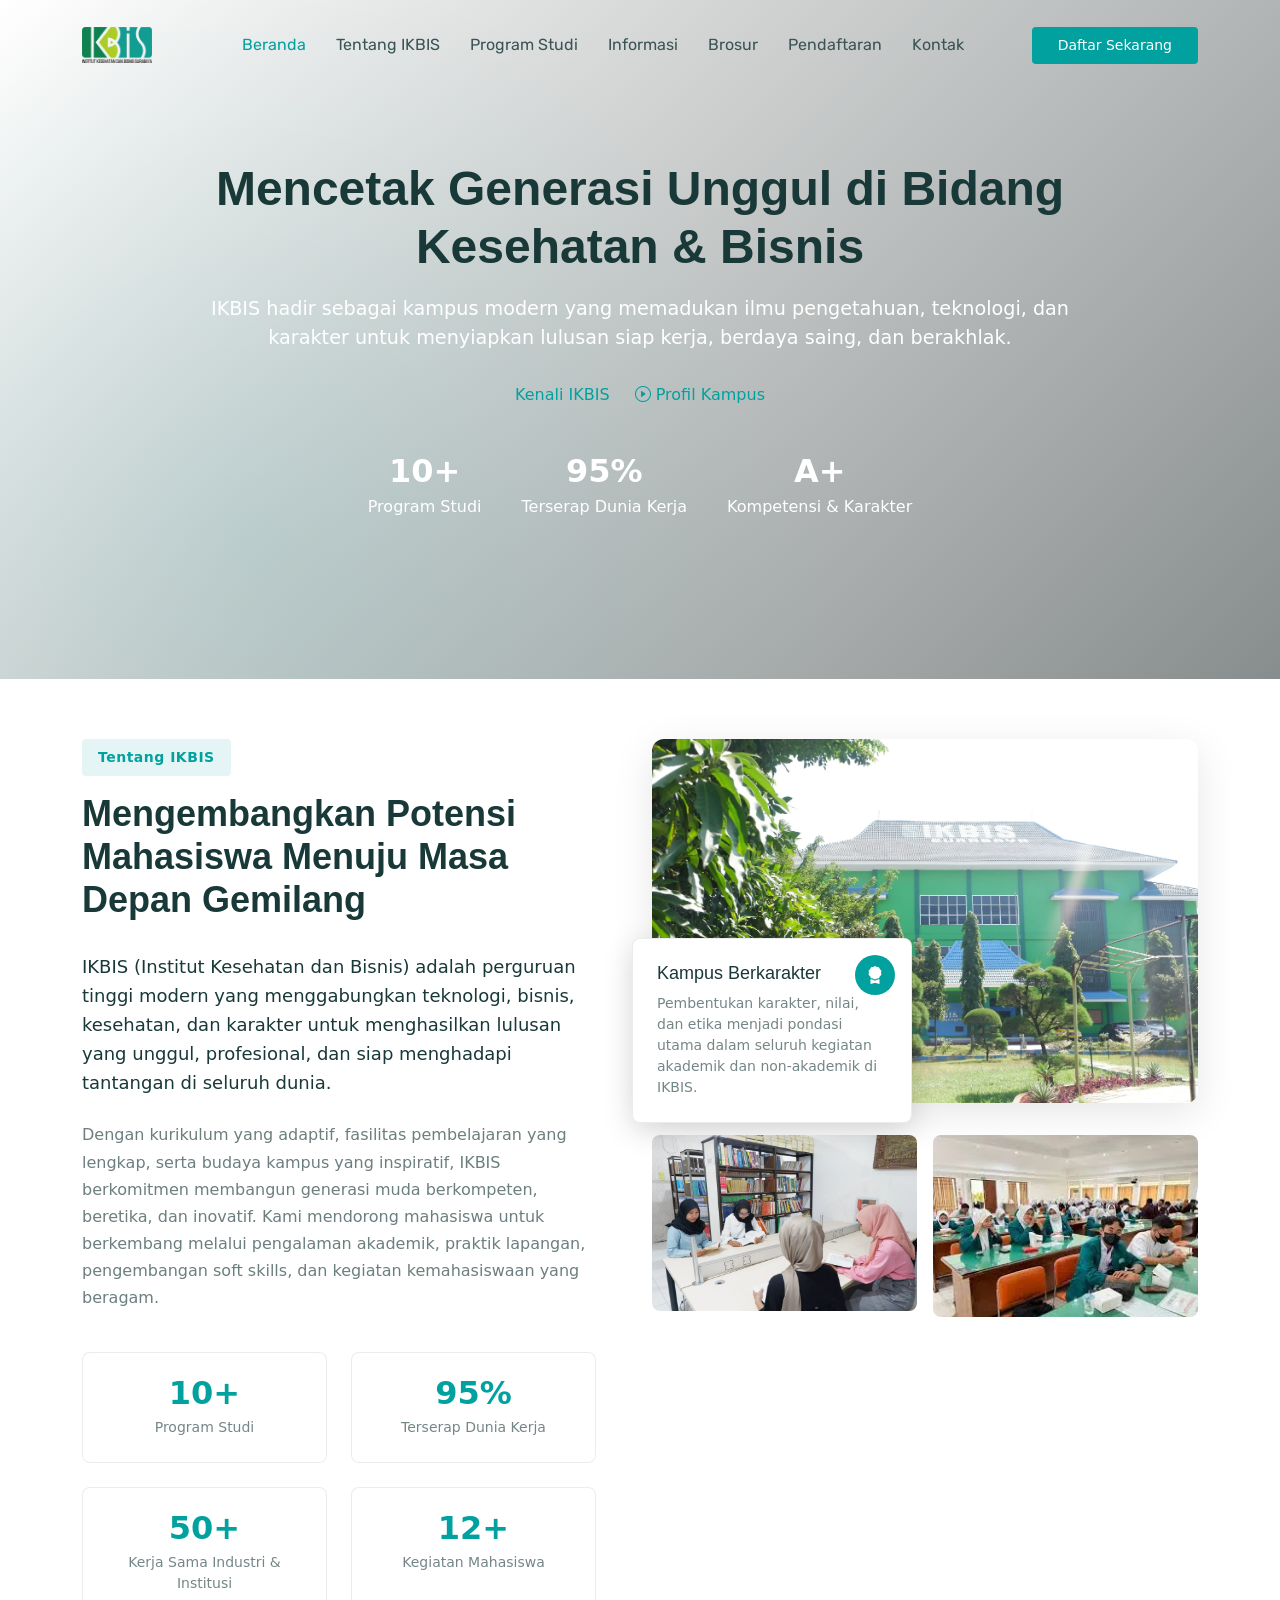
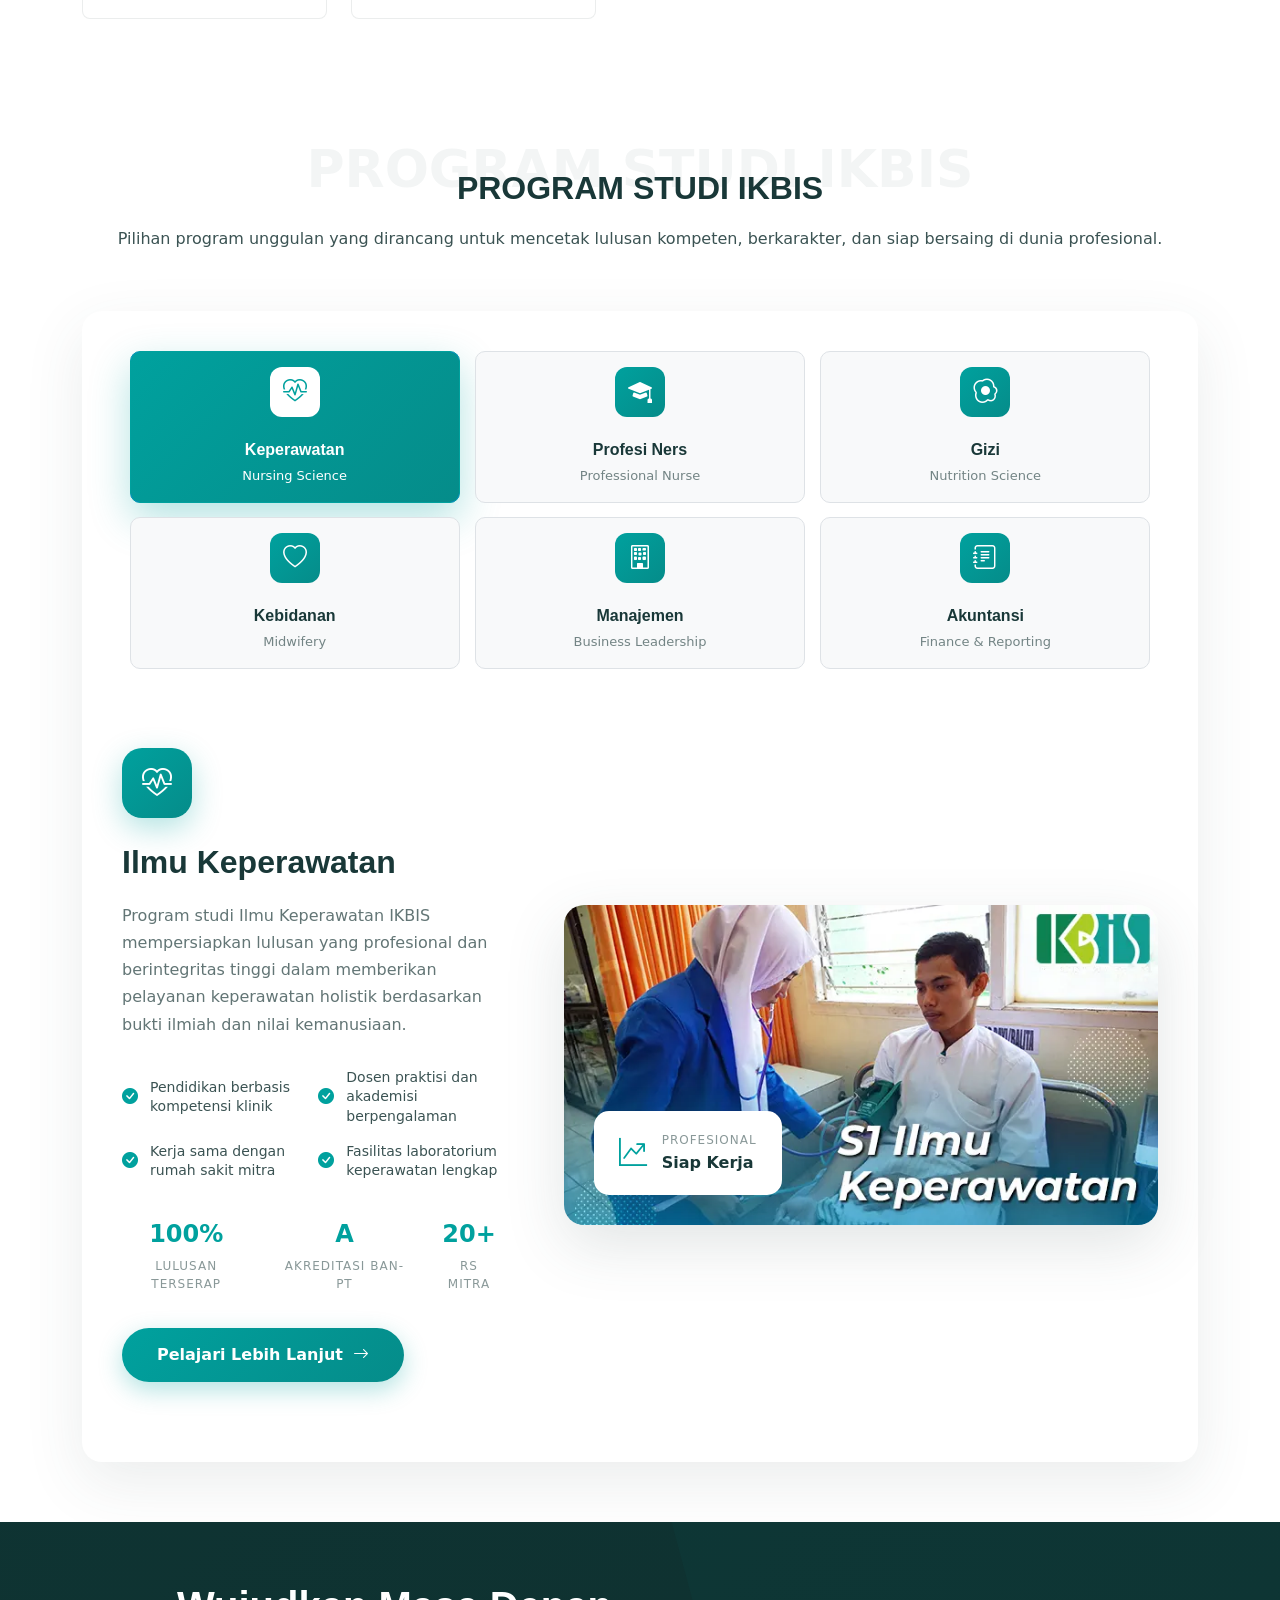
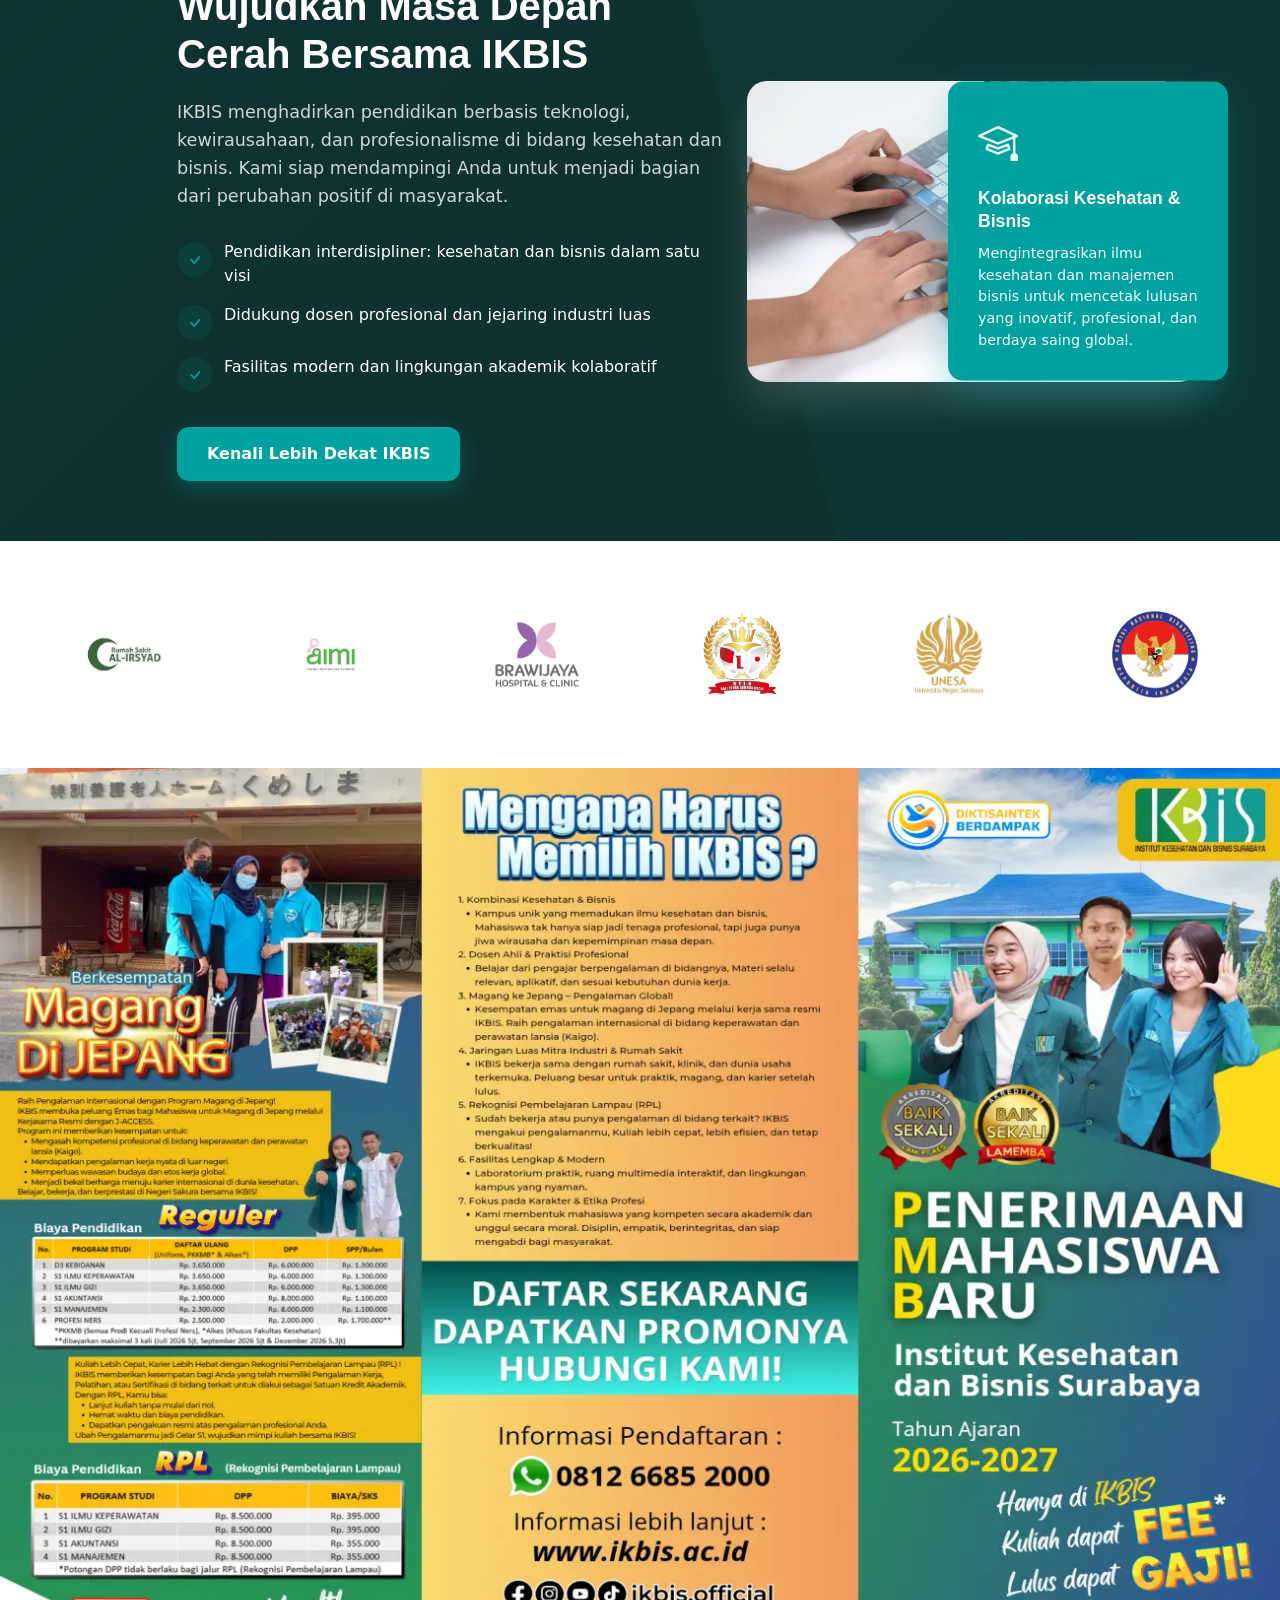
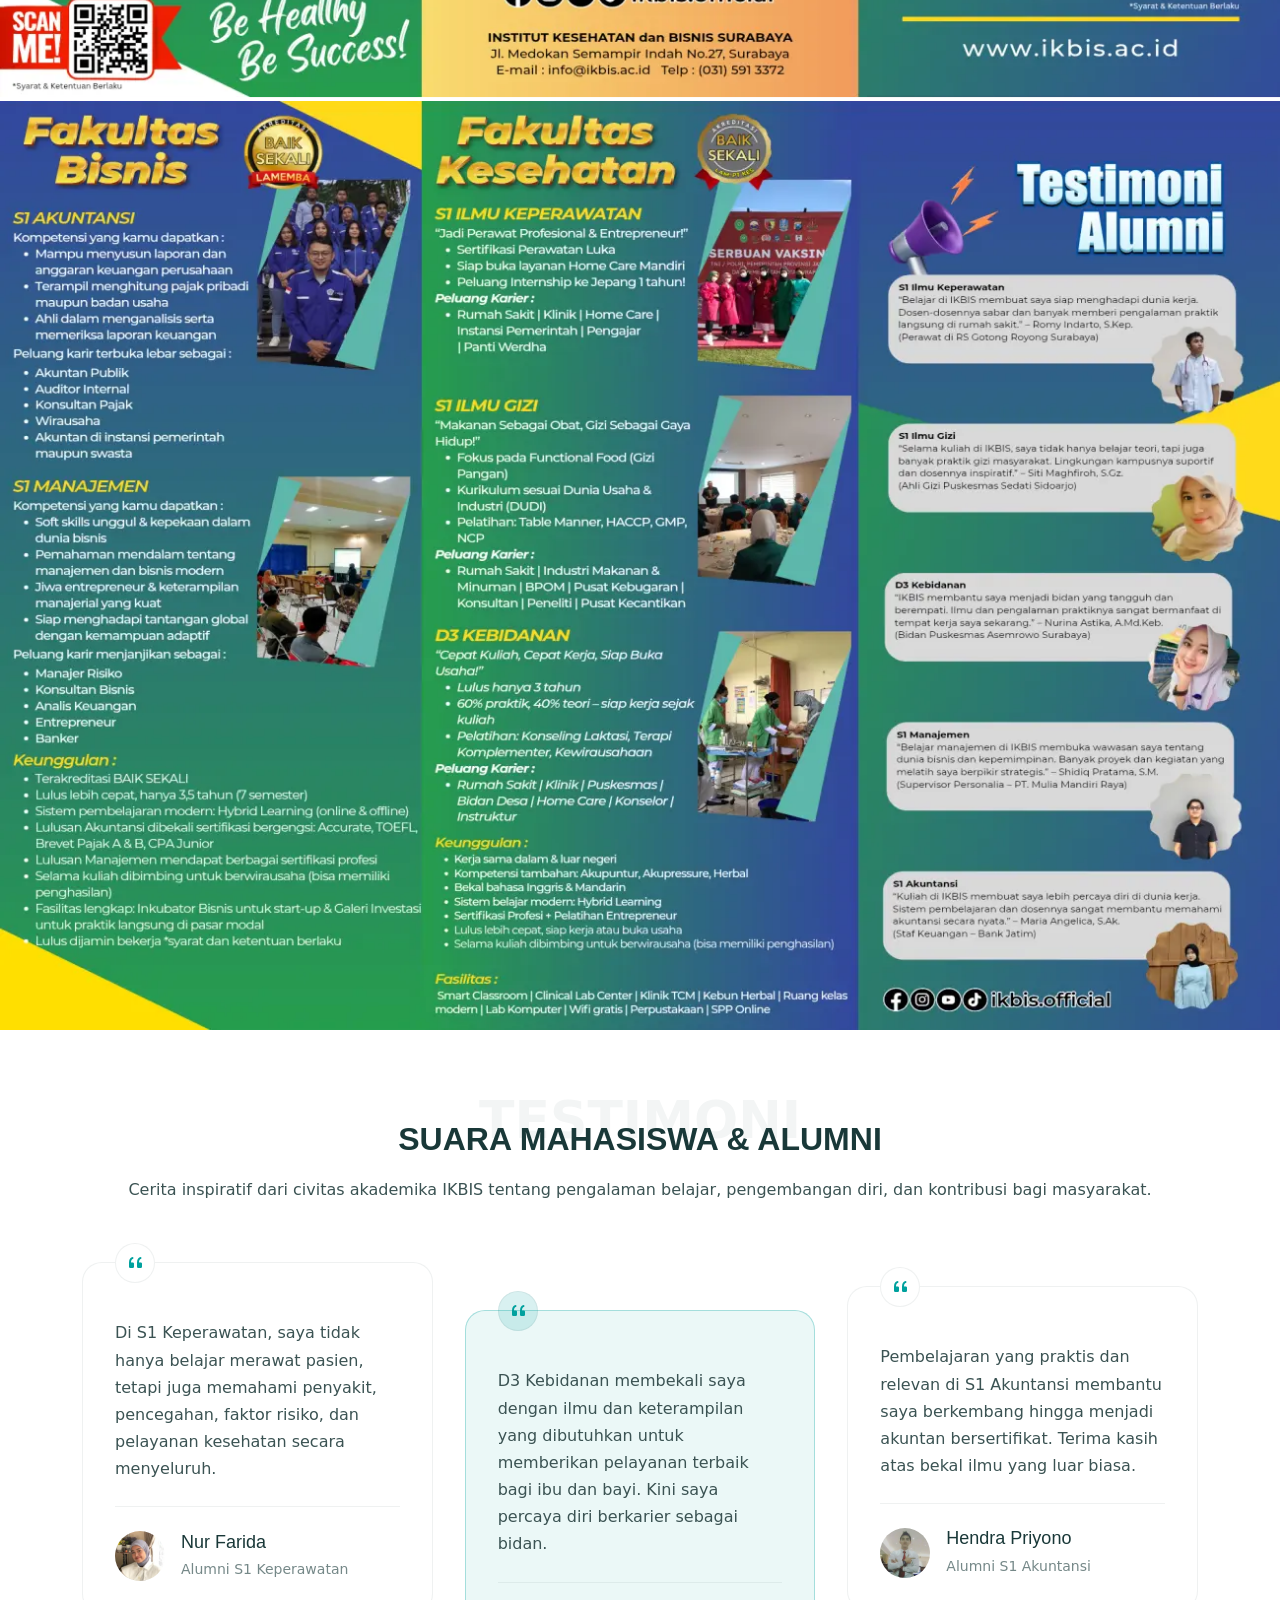
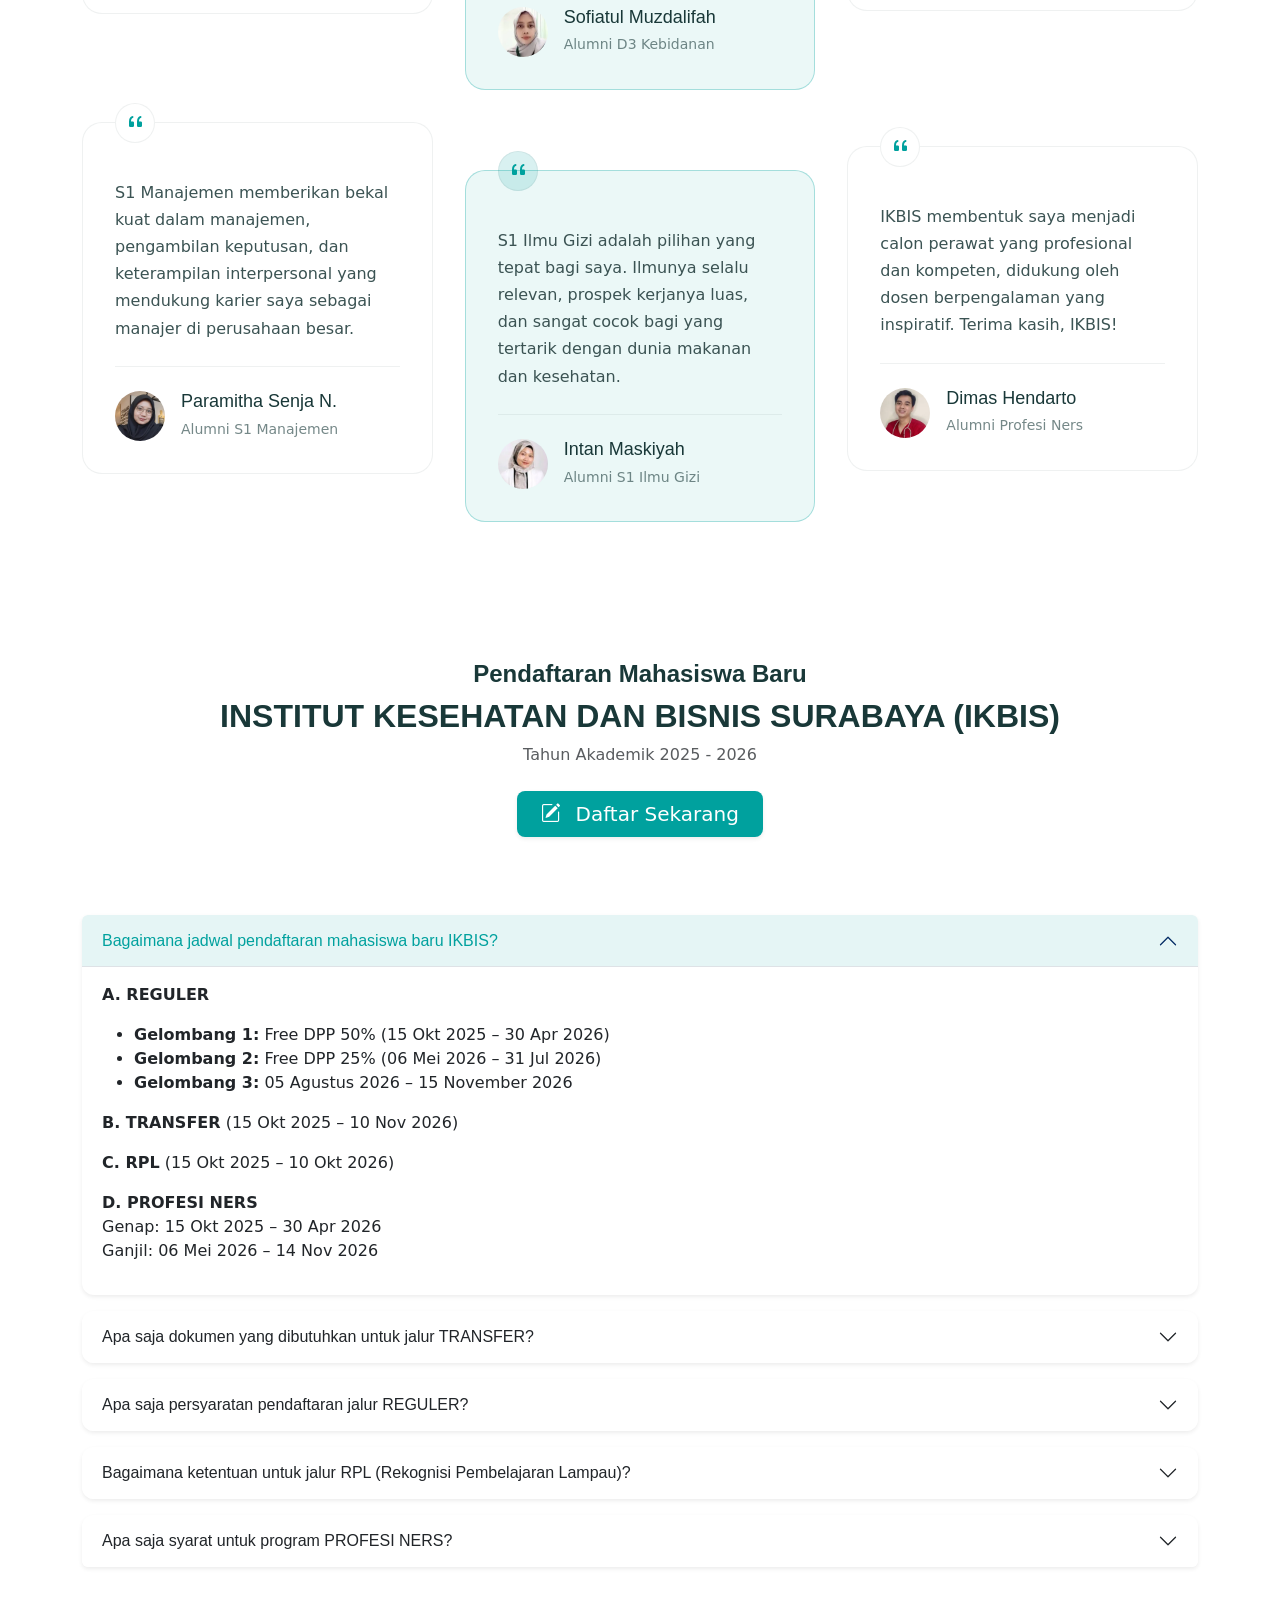
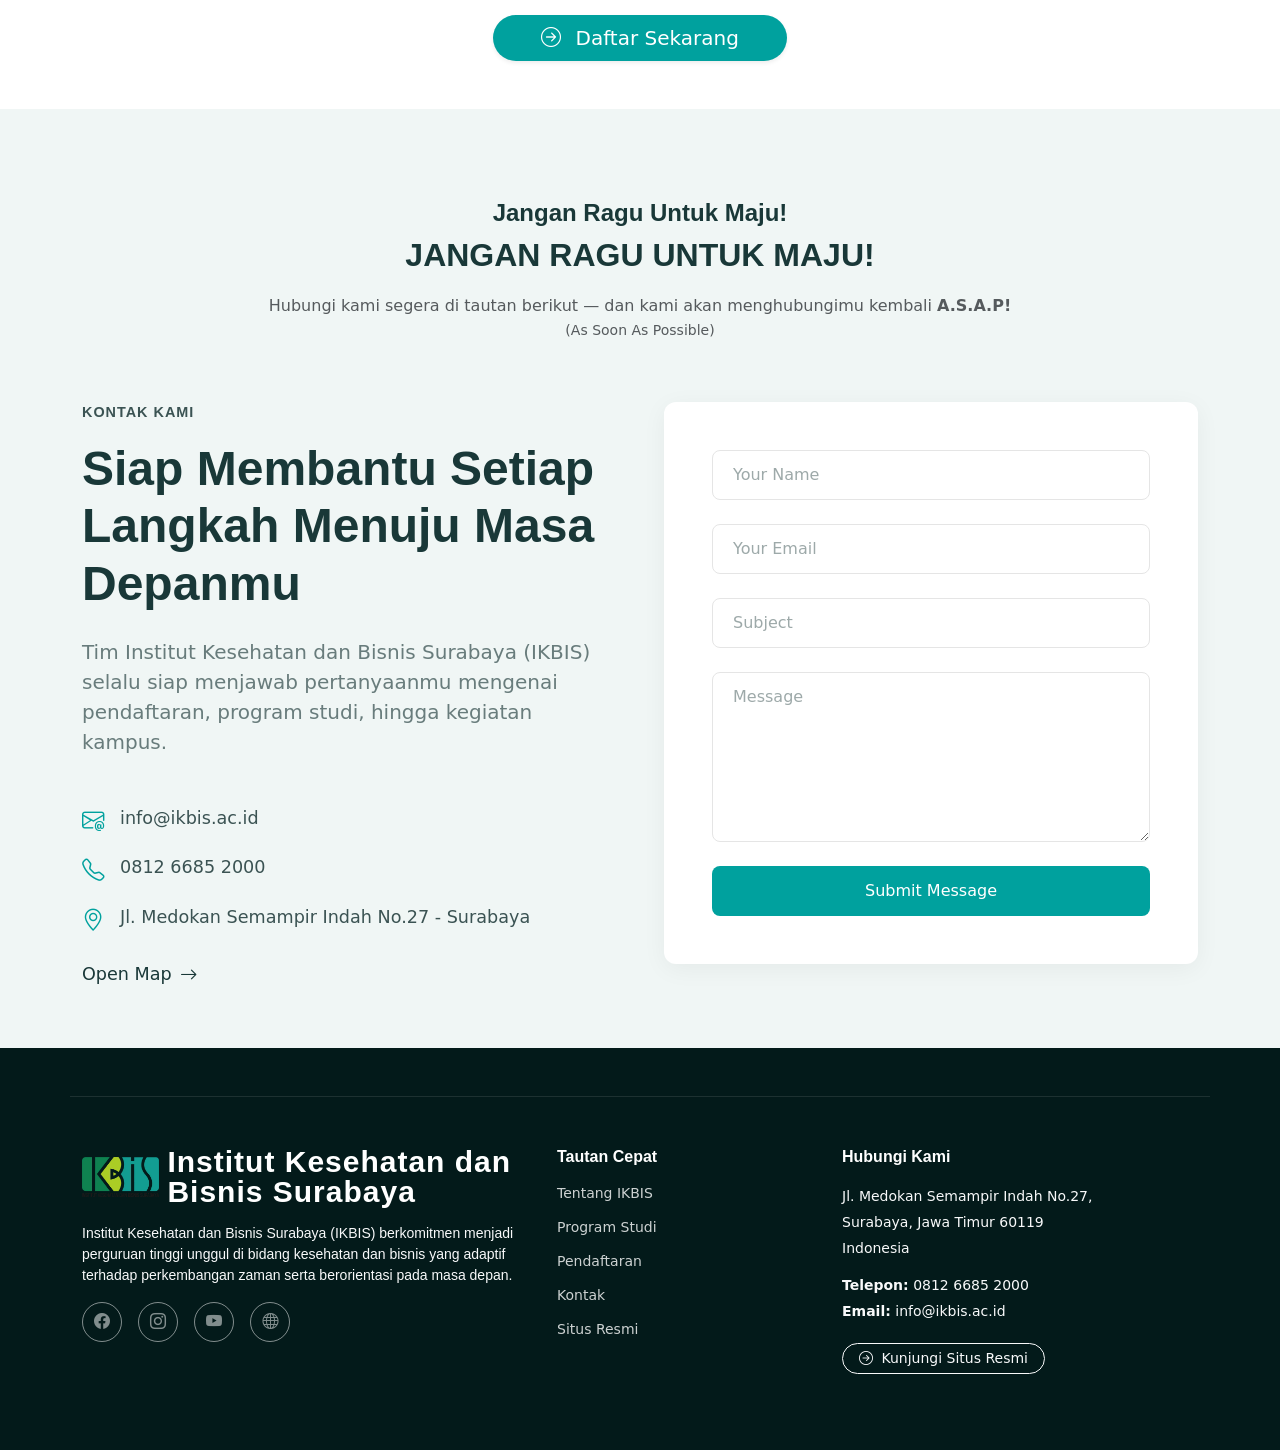
==== commit c44cbea7: "`Removed unused image files and updated image sources to use .webp format`" ====
--- a/index.html
+++ b/index.html
@@ -29,8 +29,8 @@
     <meta name="keywords" content="" />
 
     <!-- Favicons -->
-    <link href="assets/img/icon_ikbis.png" rel="icon" />
-    <link href="assets/img/apple-touch-icon.png" rel="apple-touch-icon" />
+    <link href="assets/img/icon_ikbis.webp" rel="icon" />
+    <link href="assets/img/apple-touch-icon.webp" rel="apple-touch-icon" />
 
     <!-- Fonts -->
     <link href="https://fonts.googleapis.com" rel="preconnect" />
@@ -72,7 +72,9 @@
       aria-hidden="true"
     >
       <div class="modal-dialog modal-dialog-centered">
-        <div class="modal-content border-0 shadow-lg rounded-4 overflow-hidden">
+        <div
+          class="modal-content border-0 shadow-lg rounde`d-4 overflow-hidden"
+        >
           <div
             class="modal-header text-white"
             id="popupHeader"
@@ -100,7 +102,7 @@
           class="logo d-flex align-items-center me-auto me-xl-0"
         >
           <!-- Uncomment the line below if you also wish to use an image logo -->
-          <img src="assets/img/logo-IKBIS-Transparan-300x155.png" alt="" />
+          <img src="assets/img/logo-IKBIS-Transparan-300x155.webp" alt="" />
           <!-- <h1 class="sitename">Landify</h1> -->
         </a>
 
@@ -224,7 +226,7 @@
                     <div class="stat-label">Program Studi</div>
                   </div>
                   <div class="stat-item">
-                    <div class="stat-number">98%</div>
+                    <div class="stat-number">95%</div>
                     <div class="stat-label">Terserap Dunia Kerja</div>
                   </div>
                   <div class="stat-item">
@@ -245,7 +247,7 @@
               <div class="visual-section">
                 <div class="main-image-container">
                   <img
-                    src="assets/ikbis/img/gedung-ikbis-2.jpeg"
+                    src="assets/ikbis/img/gedung-ikbis-2.webp"
                     alt="Gedung IKBIS"
                     class="img-fluid main-visual"
                     loading="lazy"
@@ -270,7 +272,7 @@
                   <div class="row g-3">
                     <div class="col-6">
                       <img
-                        src="assets/ikbis/img/perpus-ikbis.jpeg"
+                        src="assets/ikbis/img/perpus-ikbis.webp"
                         alt="Perpustakan"
                         class="img-fluid secondary-img"
                         loading="lazy"
@@ -279,7 +281,7 @@
                     </div>
                     <div class="col-6">
                       <img
-                        src="assets/ikbis/img/Praktik.jpeg"
+                        src="assets/ikbis/img/Praktik.webp"
                         alt="Praktik"
                         class="img-fluid secondary-img"
                         loading="lazy"
@@ -470,7 +472,7 @@
                     <div class="visual-content">
                       <div class="main-image">
                         <img
-                          src="assets/ikbis/img/prodi/thumbnail-keperawatan.jpg"
+                          src="assets/ikbis/img/prodi/thumbnail-keperawatan.webp"
                           alt="Ilmu Keperawatan"
                           class="img-fluid"
                           loading="lazy"
@@ -552,7 +554,7 @@
                     <div class="visual-content">
                       <div class="main-image">
                         <img
-                          src="assets/ikbis/img/prodi/thumbnail-ners.jpg"
+                          src="assets/ikbis/img/prodi/thumbnail-ners.webp"
                           alt="Profesi Ners"
                           class="img-fluid"
                           loading="lazy"
@@ -634,7 +636,7 @@
                     <div class="visual-content">
                       <div class="main-image">
                         <img
-                          src="assets/ikbis/img/prodi/thumbnail-gizi.jpg"
+                          src="assets/ikbis/img/prodi/thumbnail-gizi.webp"
                           alt="Gizi"
                           class="img-fluid"
                           loading="lazy"
@@ -715,7 +717,7 @@
                     <div class="visual-content">
                       <div class="main-image">
                         <img
-                          src="assets/ikbis/img/prodi/thumbnail-kebidanan.jpg"
+                          src="assets/ikbis/img/prodi/thumbnail-kebidanan.webp"
                           alt="Kebidanan"
                           class="img-fluid"
                           loading="lazy"
@@ -796,7 +798,7 @@
                     <div class="visual-content">
                       <div class="main-image">
                         <img
-                          src="assets/ikbis/img/prodi/thumbnail-manajemen.jpg"
+                          src="assets/ikbis/img/prodi/thumbnail-manajemen.webp"
                           alt="Manajemen"
                           class="img-fluid"
                           loading="lazy"
@@ -877,7 +879,7 @@
                     <div class="visual-content">
                       <div class="main-image">
                         <img
-                          src="assets/ikbis/img/prodi/thumbnail-akuntansi.jpg"
+                          src="assets/ikbis/img/prodi/thumbnail-akuntansi.webp"
                           alt="Akuntansi"
                           class="img-fluid"
                           loading="lazy"
@@ -1021,7 +1023,7 @@
             <div class="swiper-wrapper align-items-center">
               <div class="swiper-slide">
                 <img
-                  src="assets/ikbis/mou/al-irsyad.jpg"
+                  src="assets/ikbis/mou/al-irsyad.webp"
                   class="img-fluid"
                   alt=""
                   loading="lazy"
@@ -1030,7 +1032,7 @@
               </div>
               <div class="swiper-slide">
                 <img
-                  src="assets/ikbis/mou/ami.png"
+                  src="assets/ikbis/mou/ami.webp"
                   class="img-fluid"
                   alt=""
                   loading="lazy"
@@ -1039,7 +1041,7 @@
               </div>
               <div class="swiper-slide">
                 <img
-                  src="assets/ikbis/mou/brawijaya.png"
+                  src="assets/ikbis/mou/brawijaya.webp"
                   class="img-fluid"
                   alt=""
                   loading="lazy"
@@ -1048,7 +1050,7 @@
               </div>
               <div class="swiper-slide">
                 <img
-                  src="assets/ikbis/mou/BTLK.png"
+                  src="assets/ikbis/mou/BTLK.webp"
                   class="img-fluid"
                   alt=""
                   loading="lazy"
@@ -1057,7 +1059,7 @@
               </div>
               <div class="swiper-slide">
                 <img
-                  src="assets/ikbis/mou/unesa.png"
+                  src="assets/ikbis/mou/unesa.webp"
                   class="img-fluid"
                   alt=""
                   loading="lazy"
@@ -1066,7 +1068,7 @@
               </div>
               <div class="swiper-slide">
                 <img
-                  src="assets/ikbis/mou/komisi.png"
+                  src="assets/ikbis/mou/komisi.webp"
                   class="img-fluid"
                   alt=""
                   loading="lazy"
@@ -1075,7 +1077,7 @@
               </div>
               <div class="swiper-slide">
                 <img
-                  src="assets/ikbis/mou/aspetri.jpg"
+                  src="assets/ikbis/mou/aspetri.webp"
                   class="img-fluid"
                   alt=""
                   loading="lazy"
@@ -1084,7 +1086,7 @@
               </div>
               <div class="swiper-slide">
                 <img
-                  src="assets/ikbis/mou/husada.jpg"
+                  src="assets/ikbis/mou/husada.webp"
                   class="img-fluid"
                   alt=""
                   loading="lazy"
@@ -1100,7 +1102,7 @@
       <section id="brosur" class="section py-0">
         <div class="brosur-wrapper position-relative">
           <img
-            src="assets/ikbis/img/brosur/brosur25.png"
+            src="assets/ikbis/img/brosur/brosur25.webp"
             alt="Brosur Institut Kesehatan dan Bisnis"
             class="img-fluid w-100"
             loading="lazy"
@@ -1130,22 +1132,22 @@
                   <i class="bi bi-quote"></i>
                 </div>
                 <p>
-                  Belajar di IKBIS memberikan pengalaman yang luar biasa.
-                  Fasilitas laboratorium yang lengkap dan dosen yang kompeten
-                  membuat saya semakin percaya diri dalam praktik keperawatan.
+                  Di S1 Keperawatan, saya tidak hanya belajar merawat pasien,
+                  tetapi juga memahami penyakit, pencegahan, faktor risiko, dan
+                  pelayanan kesehatan secara menyeluruh.
                 </p>
                 <div class="client-info">
                   <div class="client-image">
                     <img
-                      src="assets/img/person/person-f-7.webp"
+                      src="assets/ikbis/testimonial/Nur_Farida.webp"
                       alt="Mahasiswa"
                       loading="lazy"
                       decoding="async"
                     />
                   </div>
                   <div class="client-details">
-                    <h3>Rizka Andini</h3>
-                    <span class="position">Mahasiswa S1 Keperawatan</span>
+                    <h3>Nur Farida</h3>
+                    <span class="position">Alumni S1 Keperawatan</span>
                   </div>
                 </div>
               </div>
@@ -1161,22 +1163,22 @@
                   <i class="bi bi-quote"></i>
                 </div>
                 <p>
-                  IKBIS tidak hanya fokus pada akademik, tapi juga mengembangkan
-                  soft skill dan kepemimpinan. Saya mendapat banyak pengalaman
-                  dari kegiatan organisasi dan program magang.
+                  D3 Kebidanan membekali saya dengan ilmu dan keterampilan yang
+                  dibutuhkan untuk memberikan pelayanan terbaik bagi ibu dan
+                  bayi. Kini saya percaya diri berkarier sebagai bidan.
                 </p>
                 <div class="client-info">
                   <div class="client-image">
                     <img
-                      src="assets/img/person/person-m-7.webp"
+                      src="assets/ikbis/testimonial/Sofiatul_Muzdalifah.webp"
                       alt="Alumni"
                       loading="lazy"
                       decoding="async"
                     />
                   </div>
                   <div class="client-details">
-                    <h3>Fajar Nugraha</h3>
-                    <span class="position">Alumni Fakultas Bisnis</span>
+                    <h3>Sofiatul Muzdalifah</h3>
+                    <span class="position">Alumni D3 Kebidanan</span>
                   </div>
                 </div>
               </div>
@@ -1192,22 +1194,22 @@
                   <i class="bi bi-quote"></i>
                 </div>
                 <p>
-                  Kolaborasi antara dosen dan mahasiswa di IKBIS menciptakan
-                  suasana belajar yang aktif dan menyenangkan. Riset terapan
-                  menjadi bagian penting dari proses belajar di kampus ini.
+                  Pembelajaran yang praktis dan relevan di S1 Akuntansi membantu
+                  saya berkembang hingga menjadi akuntan bersertifikat. Terima
+                  kasih atas bekal ilmu yang luar biasa.
                 </p>
                 <div class="client-info">
                   <div class="client-image">
                     <img
-                      src="assets/img/person/person-f-8.webp"
+                      src="assets/ikbis/testimonial/hendra_priyono.webp"
                       alt="Dosen"
                       loading="lazy"
                       decoding="async"
                     />
                   </div>
                   <div class="client-details">
-                    <h3>Dr. Laily Astuti, M.Kes</h3>
-                    <span class="position">Dosen Fakultas Kesehatan</span>
+                    <h3>Hendra Priyono</h3>
+                    <span class="position">Alumni S1 Akuntansi</span>
                   </div>
                 </div>
               </div>
@@ -1223,20 +1225,20 @@
                   <i class="bi bi-quote"></i>
                 </div>
                 <p>
-                  Lingkungan belajar yang ramah dan modern membuat saya nyaman.
-                  Banyak kegiatan yang membantu mahasiswa berkembang secara
-                  akademik maupun sosial.
+                  S1 Manajemen memberikan bekal kuat dalam manajemen,
+                  pengambilan keputusan, dan keterampilan interpersonal yang
+                  mendukung karier saya sebagai manajer di perusahaan besar.
                 </p>
                 <div class="client-info">
                   <div class="client-image">
                     <img
-                      src="assets/img/person/person-m-8.webp"
+                      src="assets/ikbis/testimonial/Paramitha Senja.webp"
                       alt="Mahasiswa"
                     />
                   </div>
                   <div class="client-details">
-                    <h3>Andika Rahman</h3>
-                    <span class="position">Mahasiswa S1 Manajemen</span>
+                    <h3>Paramitha Senja N.</h3>
+                    <span class="position">Alumni S1 Manajemen</span>
                   </div>
                 </div>
               </div>
@@ -1252,22 +1254,22 @@
                   <i class="bi bi-quote"></i>
                 </div>
                 <p>
-                  Sebagai alumni, saya bangga menjadi bagian dari IKBIS. Ilmu
-                  dan pengalaman yang saya peroleh sangat membantu saya
-                  berkarier di dunia kerja.
+                  S1 Ilmu Gizi adalah pilihan yang tepat bagi saya. Ilmunya
+                  selalu relevan, prospek kerjanya luas, dan sangat cocok bagi
+                  yang tertarik dengan dunia makanan dan kesehatan.
                 </p>
                 <div class="client-info">
                   <div class="client-image">
                     <img
-                      src="assets/img/person/person-f-9.webp"
+                      src="assets/ikbis/testimonial/Intan_Maskiyah.webp"
                       alt="Alumni"
                       loading="lazy"
                       decoding="async"
                     />
                   </div>
                   <div class="client-details">
-                    <h3>Clara Yuliani</h3>
-                    <span class="position">Alumni D3 Kebidanan</span>
+                    <h3>Intan Maskiyah</h3>
+                    <span class="position">Alumni S1 Ilmu Gizi</span>
                   </div>
                 </div>
               </div>
@@ -1283,22 +1285,22 @@
                   <i class="bi bi-quote"></i>
                 </div>
                 <p>
-                  Sistem pembelajaran di IKBIS sangat adaptif dengan teknologi.
-                  Kami terbiasa menggunakan platform digital untuk kuliah,
-                  riset, dan presentasi proyek.
+                  IKBIS membentuk saya menjadi calon perawat yang profesional
+                  dan kompeten, didukung oleh dosen berpengalaman yang
+                  inspiratif. Terima kasih, IKBIS!
                 </p>
                 <div class="client-info">
                   <div class="client-image">
                     <img
-                      src="assets/img/person/person-m-13.webp"
+                      src="assets/ikbis/testimonial/Dimas Hendarto.webp"
                       alt="Mahasiswa"
                       loading="lazy"
                       decoding="async"
                     />
                   </div>
                   <div class="client-details">
-                    <h3>Bagus Pratama</h3>
-                    <span class="position">Mahasiswa S1 Manajemen</span>
+                    <h3>Dimas Hendarto</h3>
+                    <span class="position">Alumni Profesi Ners</span>
                   </div>
                 </div>
               </div>
@@ -1745,7 +1747,7 @@
           <div class="col-lg-5 col-md-12 footer-about">
             <a href="index.html" class="logo d-flex align-items-center mb-3">
               <img
-                src="assets/img/logo-IKBIS-Transparan-300x155.png"
+                src="assets/img/logo-IKBIS-Transparan-300x155.webp"
                 alt="IKBIS Logo"
                 class="me-2"
                 style="height: 45px"
@@ -1905,14 +1907,14 @@
       // Contoh: tampilkan otomatis setelah 5 detik
       setTimeout(() => {
         showPopup({
-          image: "assets/ikbis/img/Sosial.jpeg",
+          image: "assets/ikbis/popup/Popup-PMB.webp",
           title: "Pendaftaran Mahasiswa Baru",
-          text: "Penerimaan Mahasiswa Baru Institut Kesehatan dan Bisnis Surabaya (IKBIS) Tahun Akademik 2025/2026 telah dibuka!",
+          text: "Penerimaan Mahasiswa Baru Institut Kesehatan dan Bisnis Surabaya (IKBIS) Tahun Akademik 2026/2027 telah dibuka!",
           buttonText: "Daftar Sekarang",
           buttonLink: "https://ikbis.ac.id/pendaftaran",
           color: "#00a19e",
         });
-      }, 5000);
+      }, 30000);
     </script>
 
     <!-- Main JS File -->
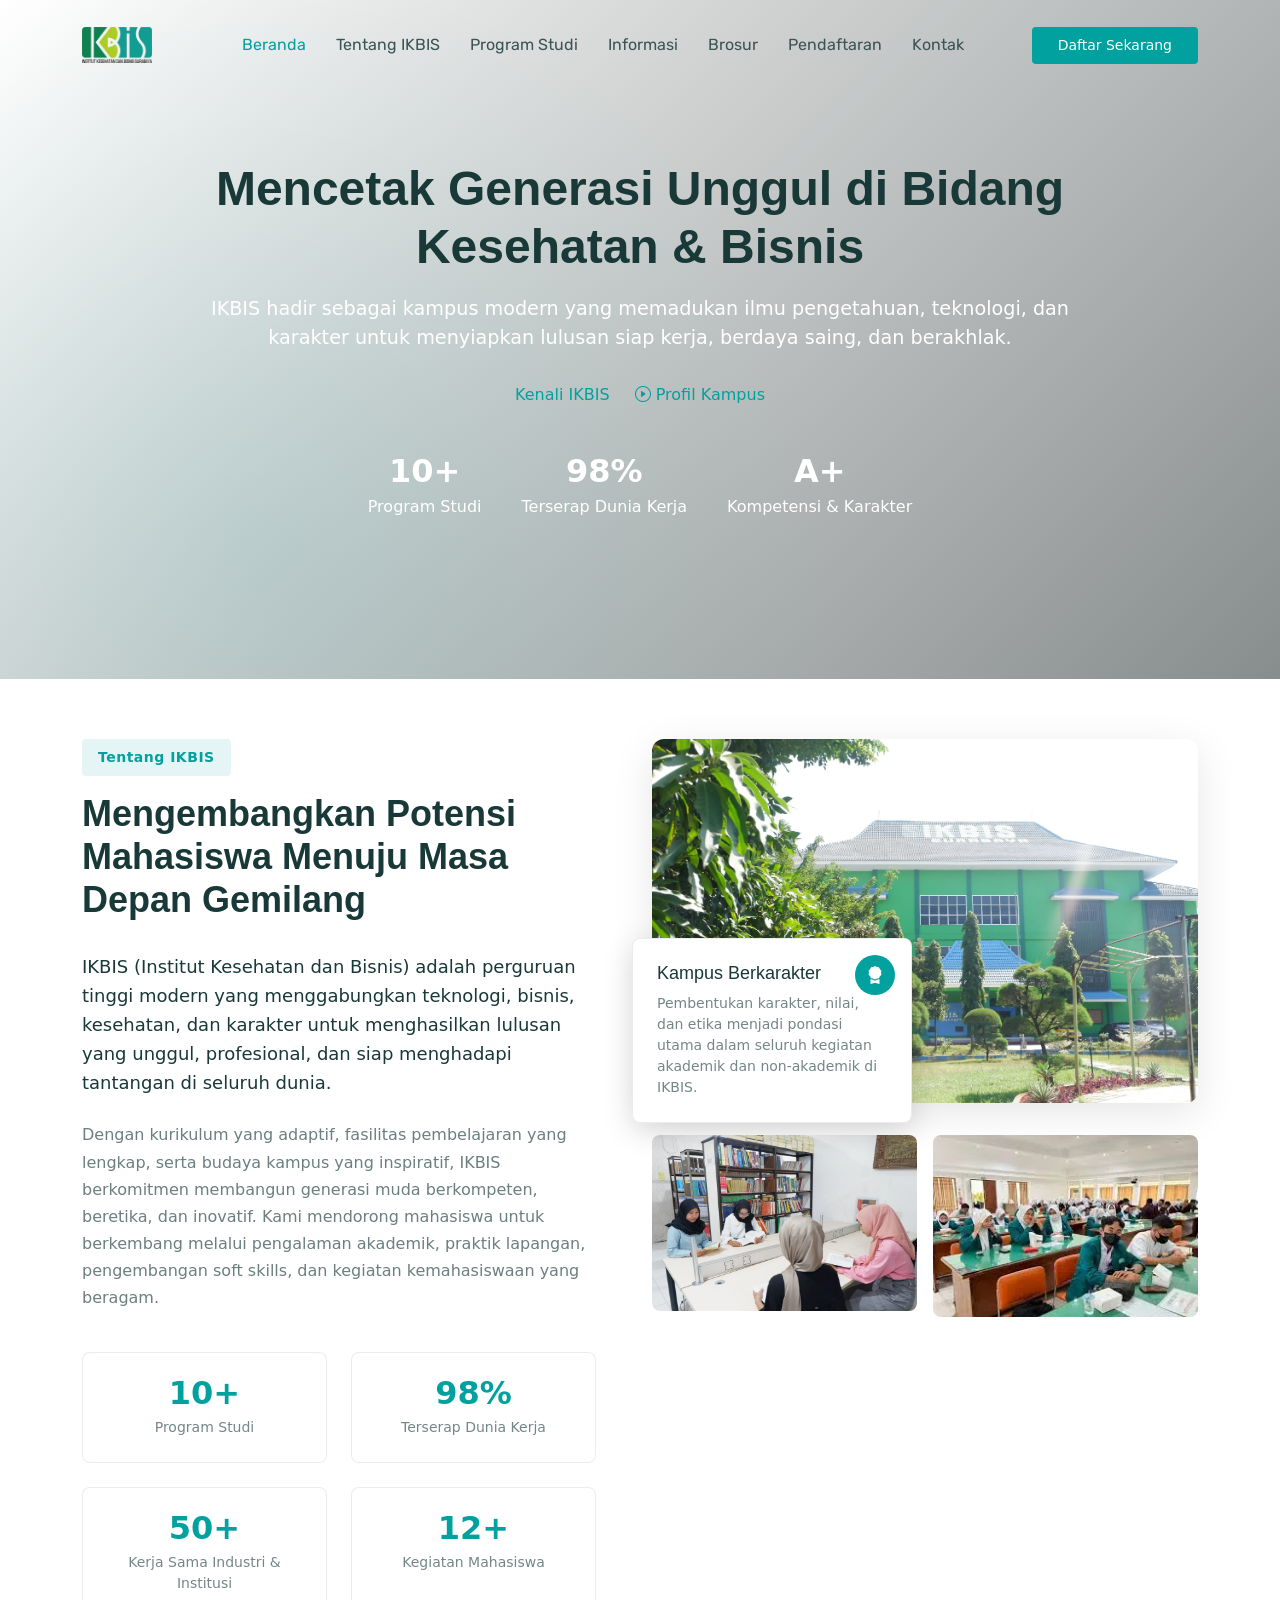
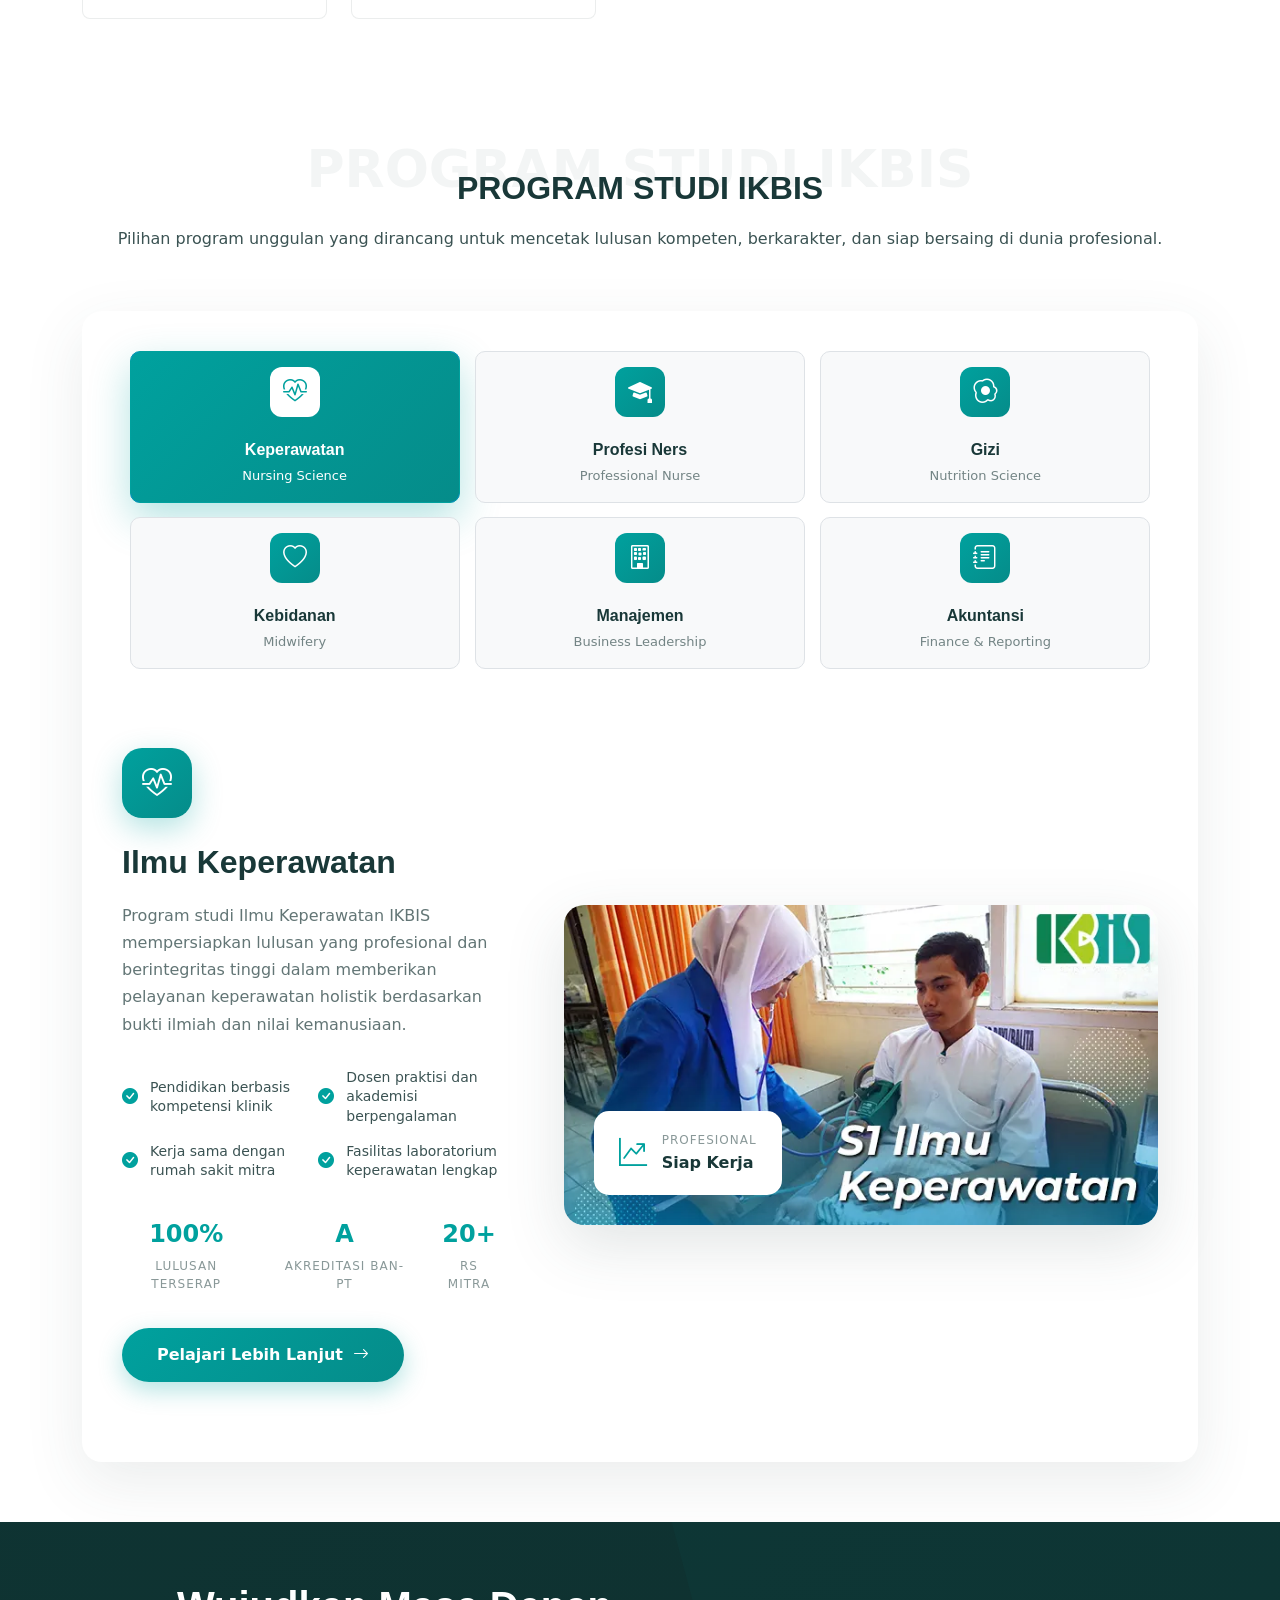
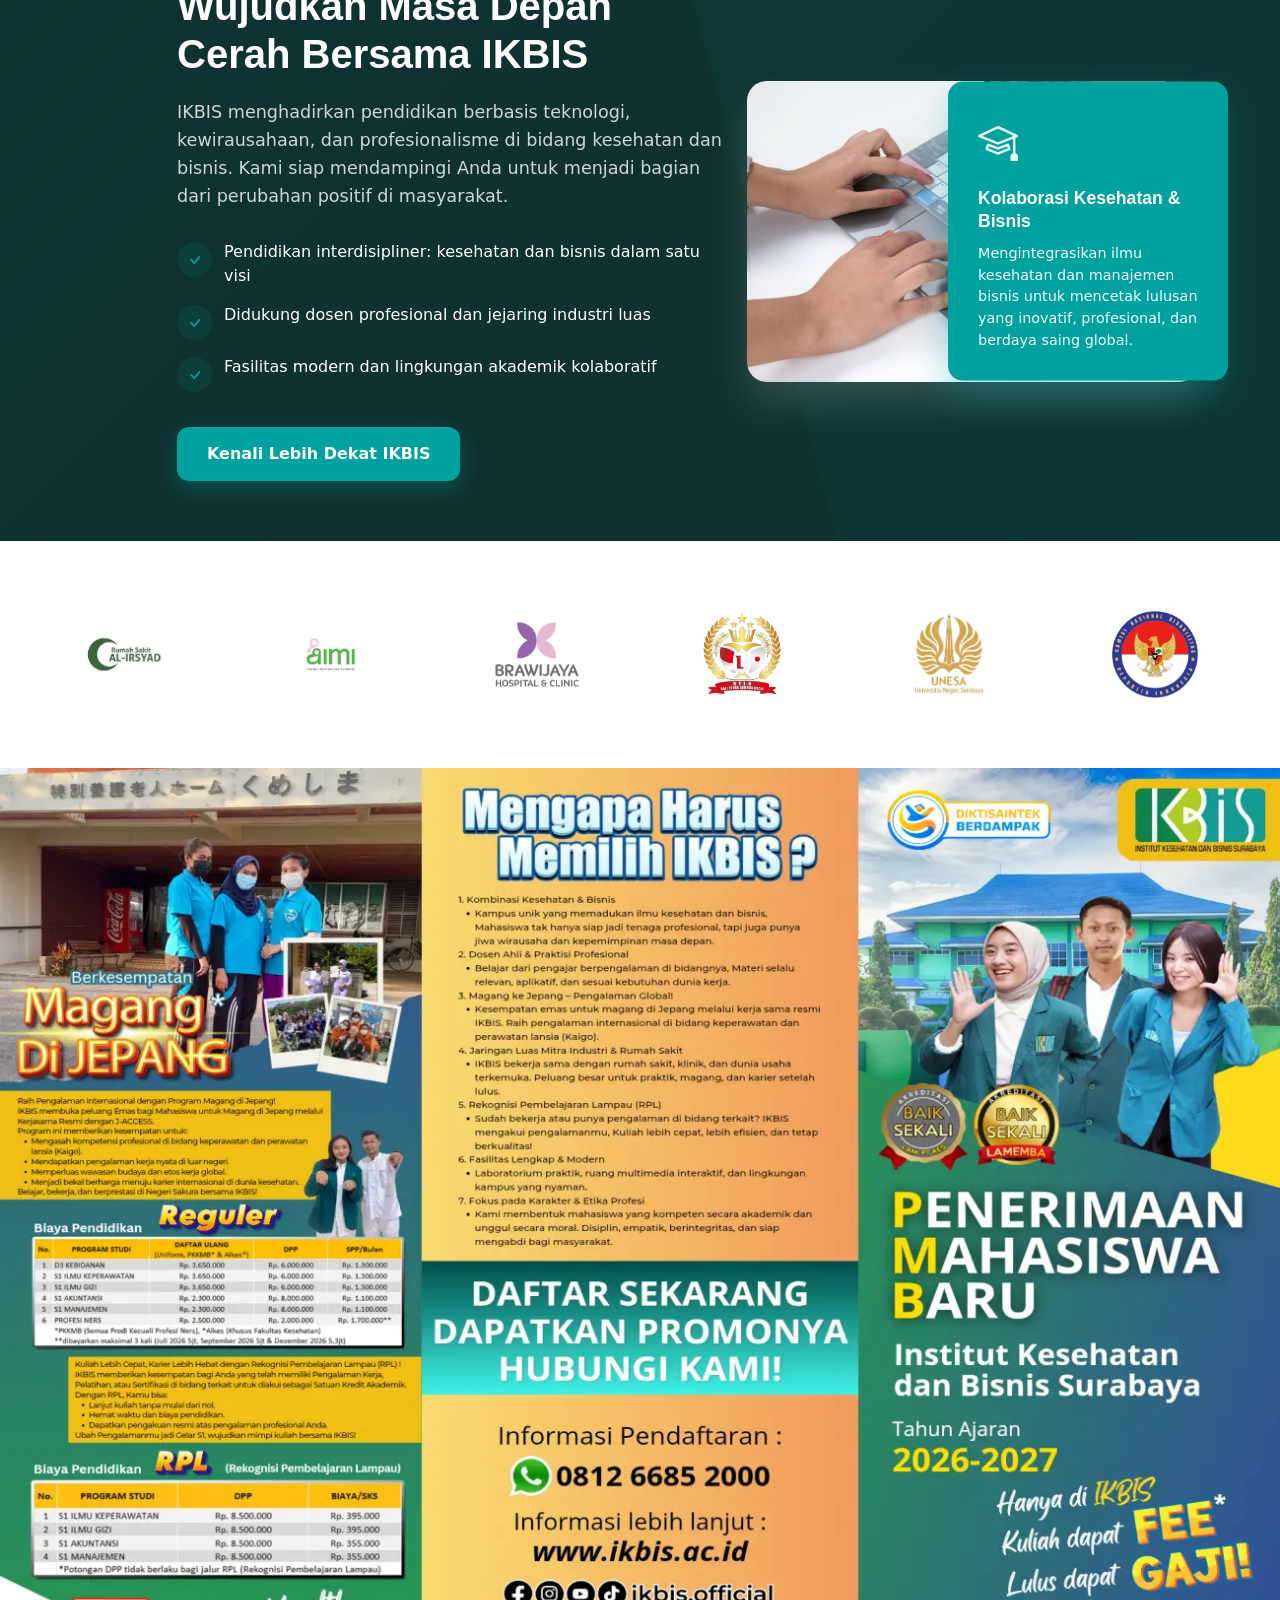
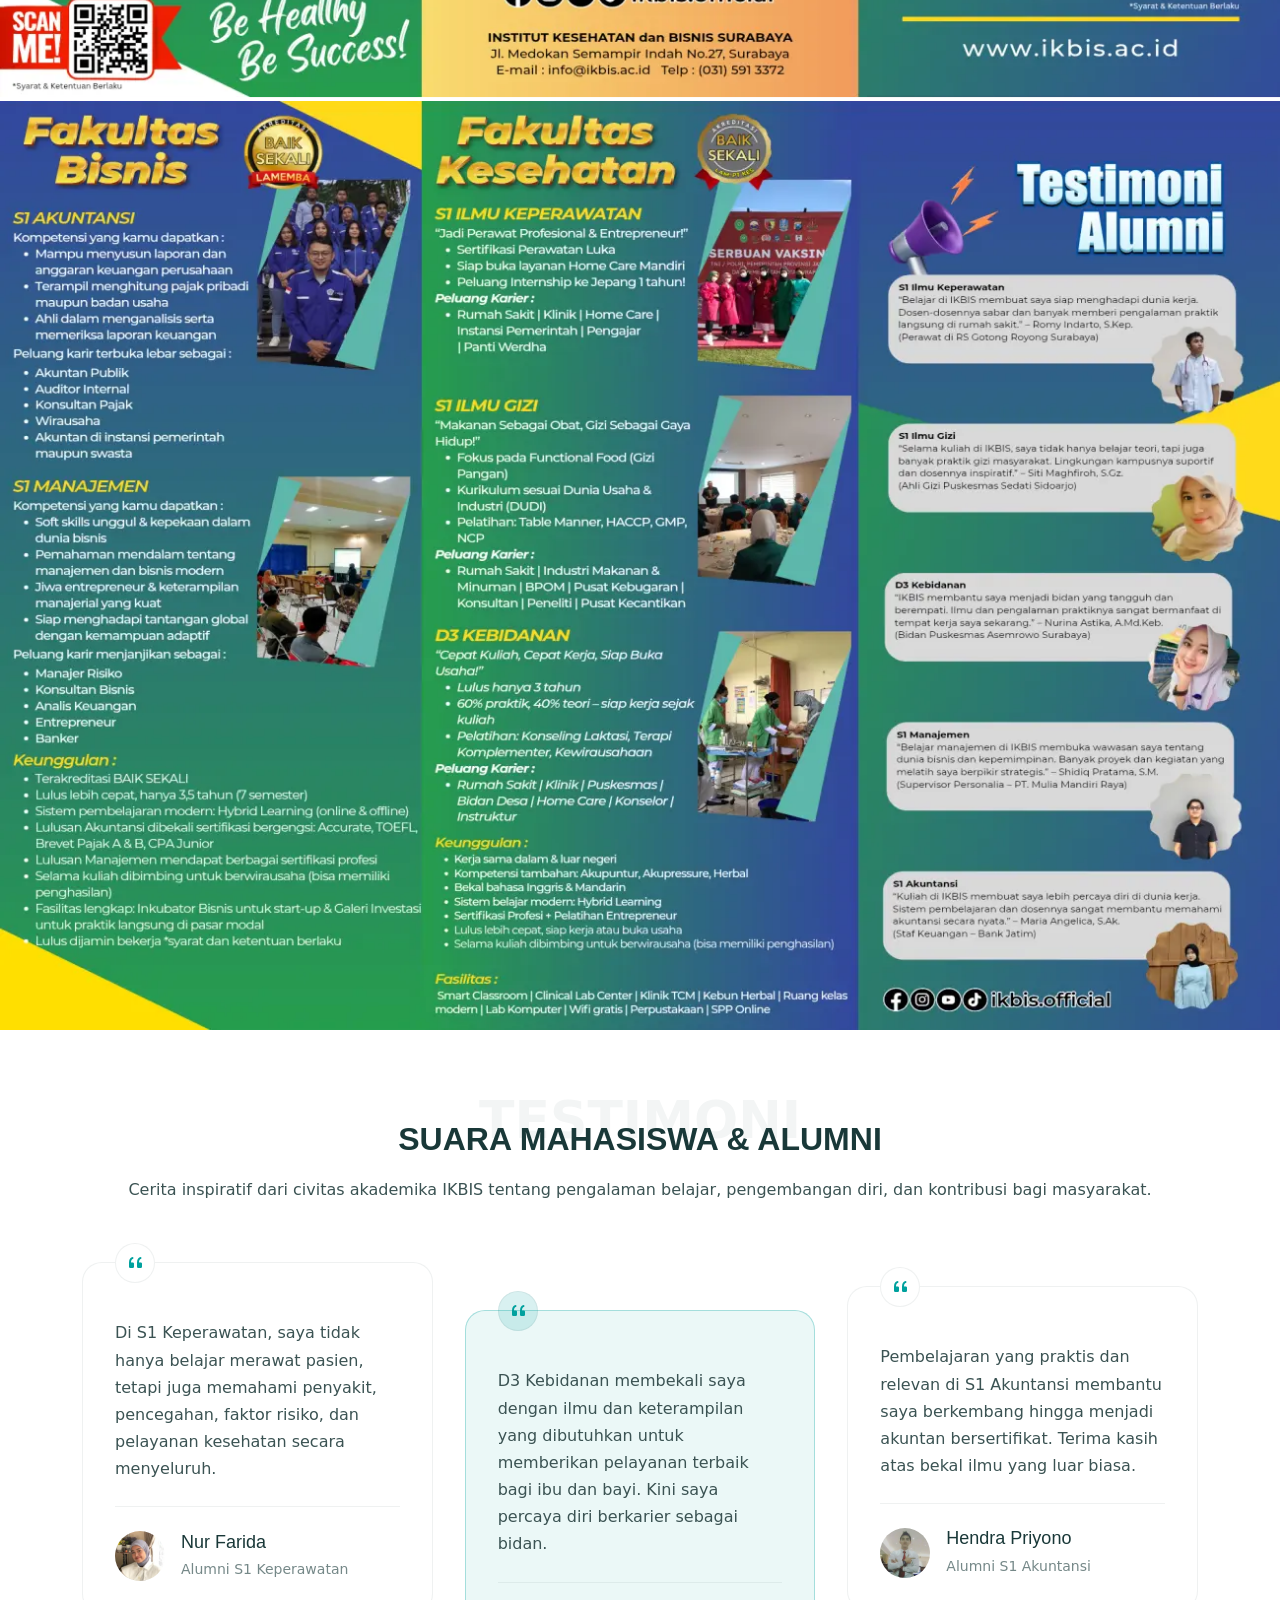
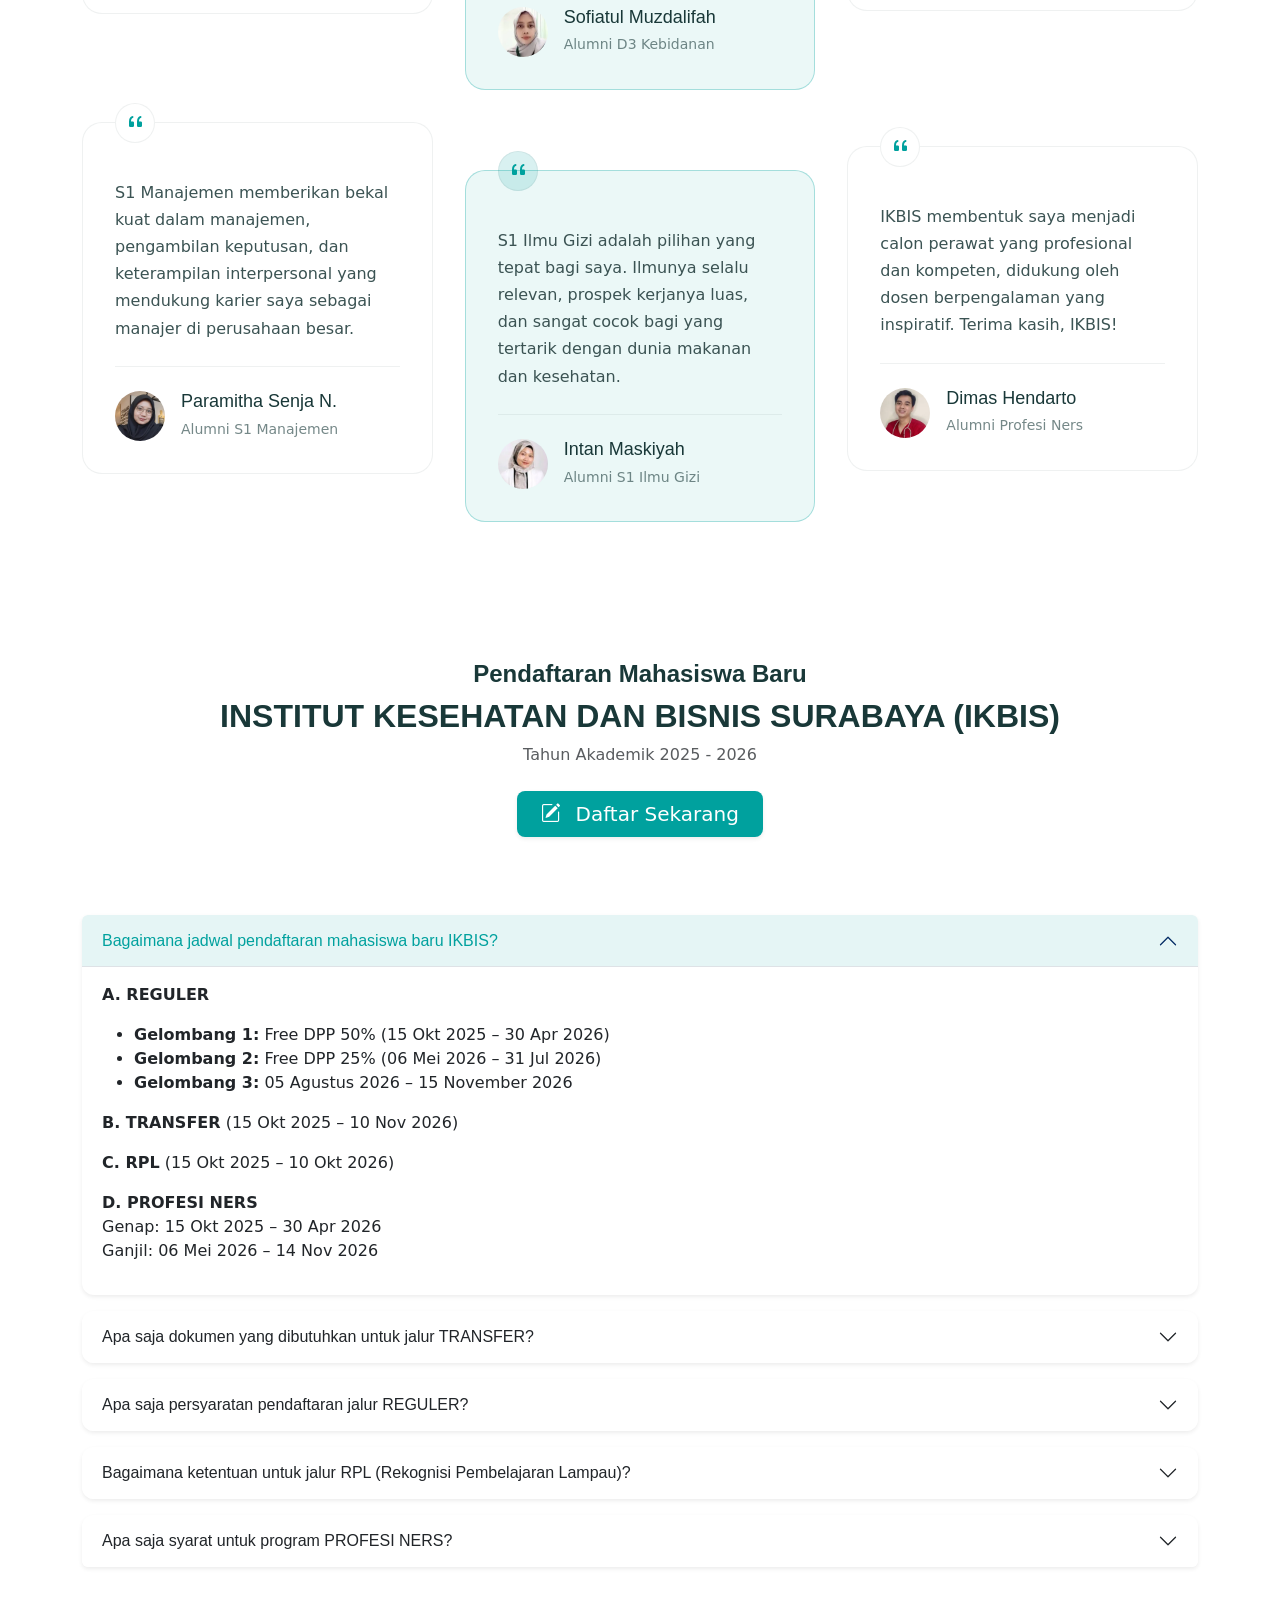
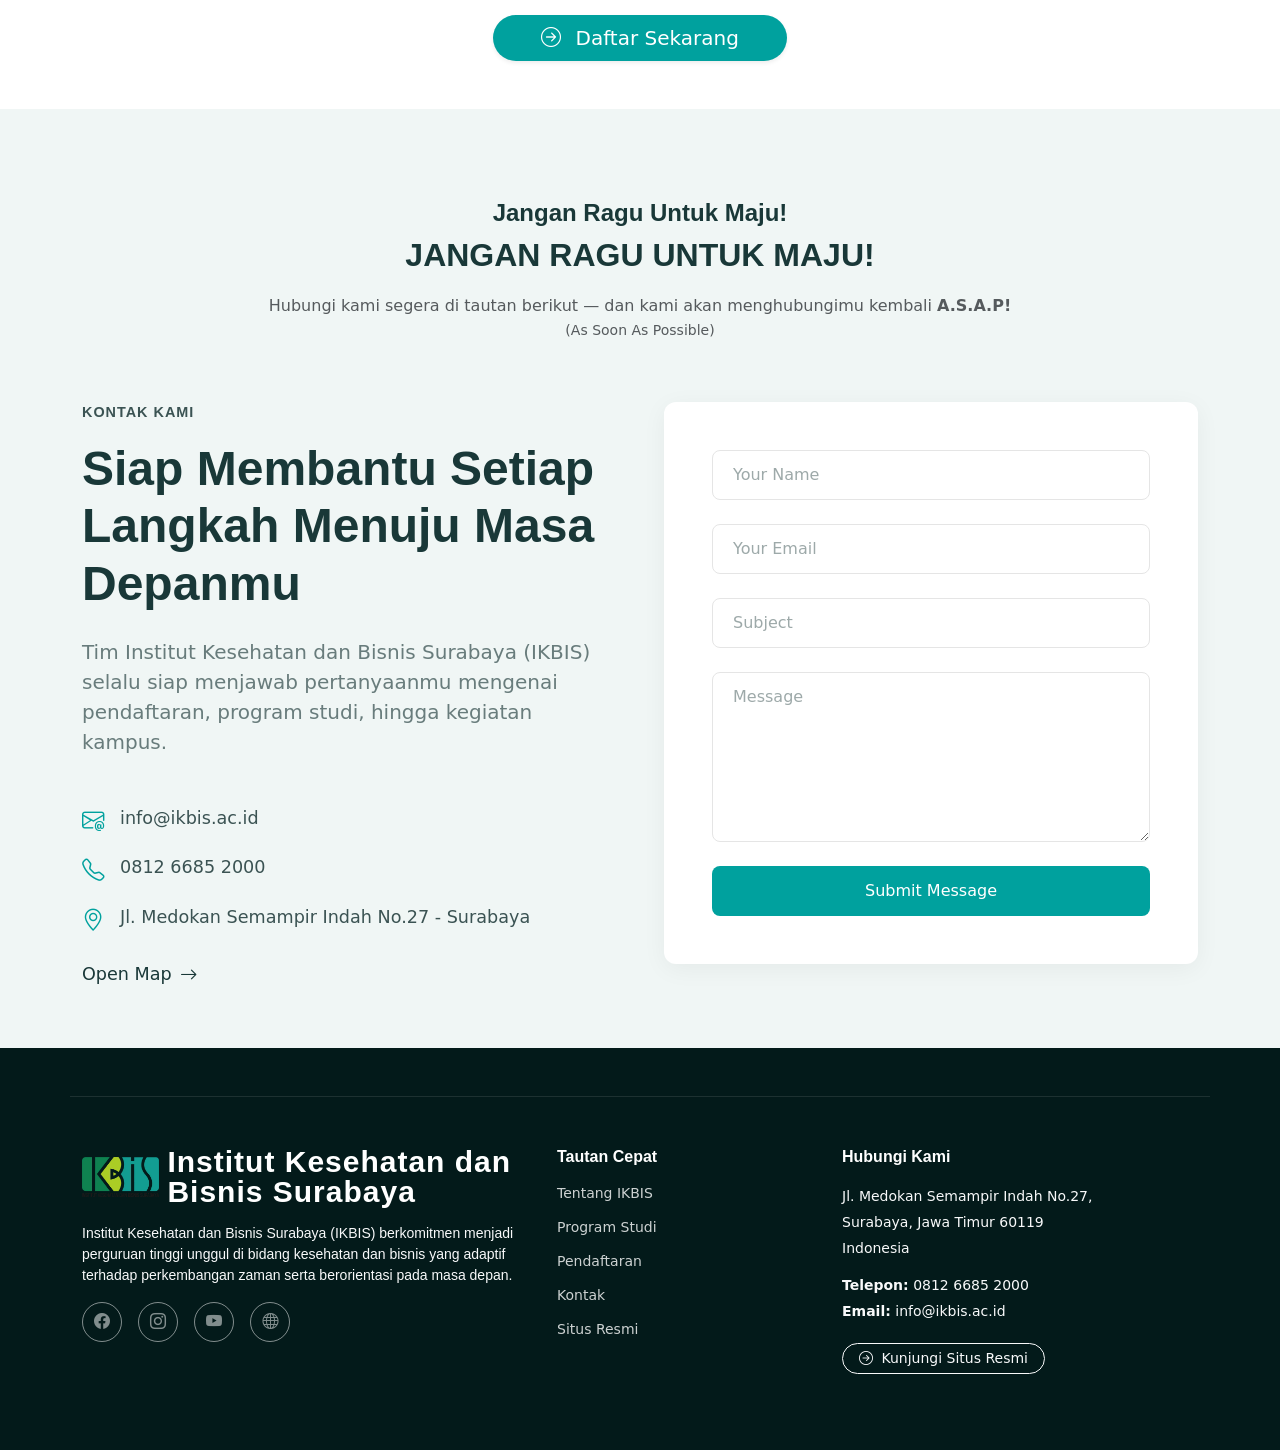
==== commit 833aea14: "`Updated stat percentages in index.html from 95% to 98%`" ====
--- a/index.html
+++ b/index.html
@@ -177,7 +177,7 @@
                   <span class="stat-label">Program Studi</span>
                 </div>
                 <div class="stat-item">
-                  <span class="stat-number">95%</span>
+                  <span class="stat-number">98%</span>
                   <span class="stat-label">Terserap Dunia Kerja</span>
                 </div>
                 <div class="stat-item">
@@ -226,7 +226,7 @@
                     <div class="stat-label">Program Studi</div>
                   </div>
                   <div class="stat-item">
-                    <div class="stat-number">95%</div>
+                    <div class="stat-number">98%</div>
                     <div class="stat-label">Terserap Dunia Kerja</div>
                   </div>
                   <div class="stat-item">
@@ -1914,7 +1914,7 @@
           buttonLink: "https://ikbis.ac.id/pendaftaran",
           color: "#00a19e",
         });
-      }, 30000);
+      }, 15000);
     </script>
 
     <!-- Main JS File -->
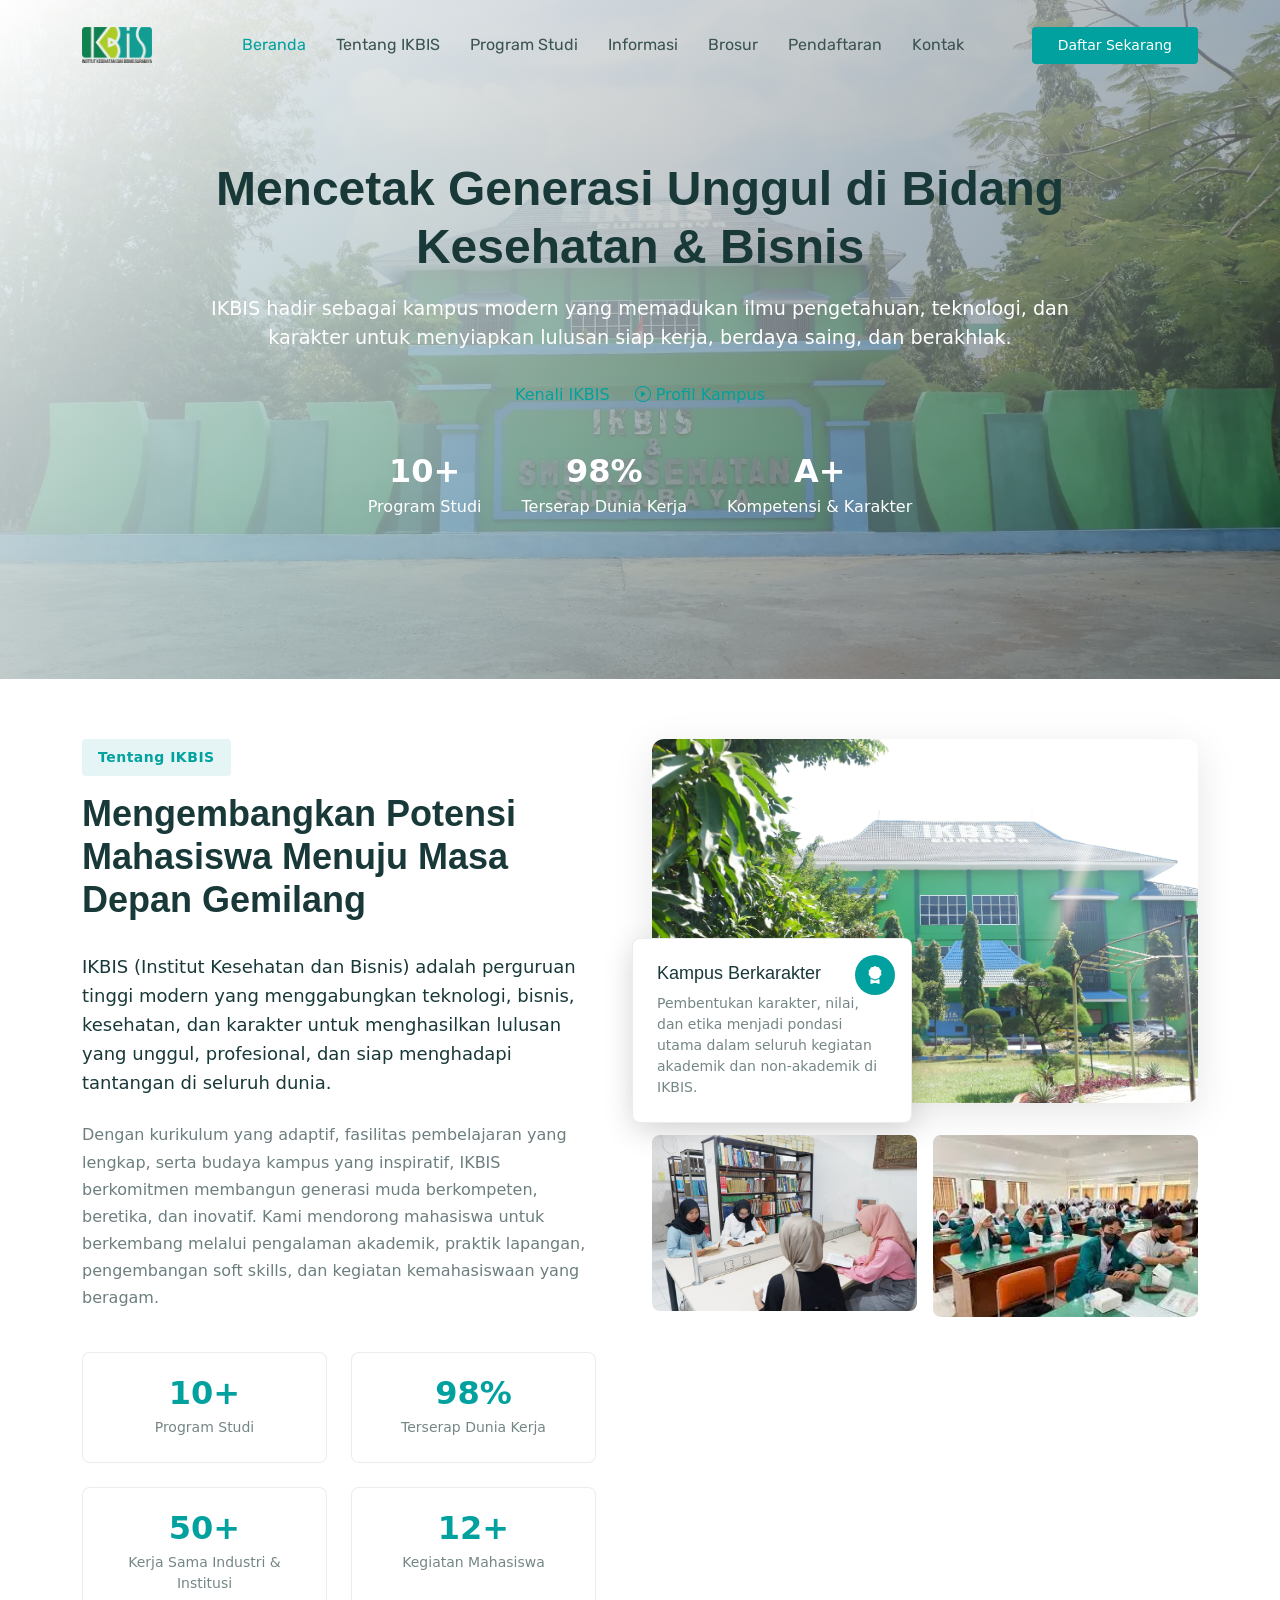
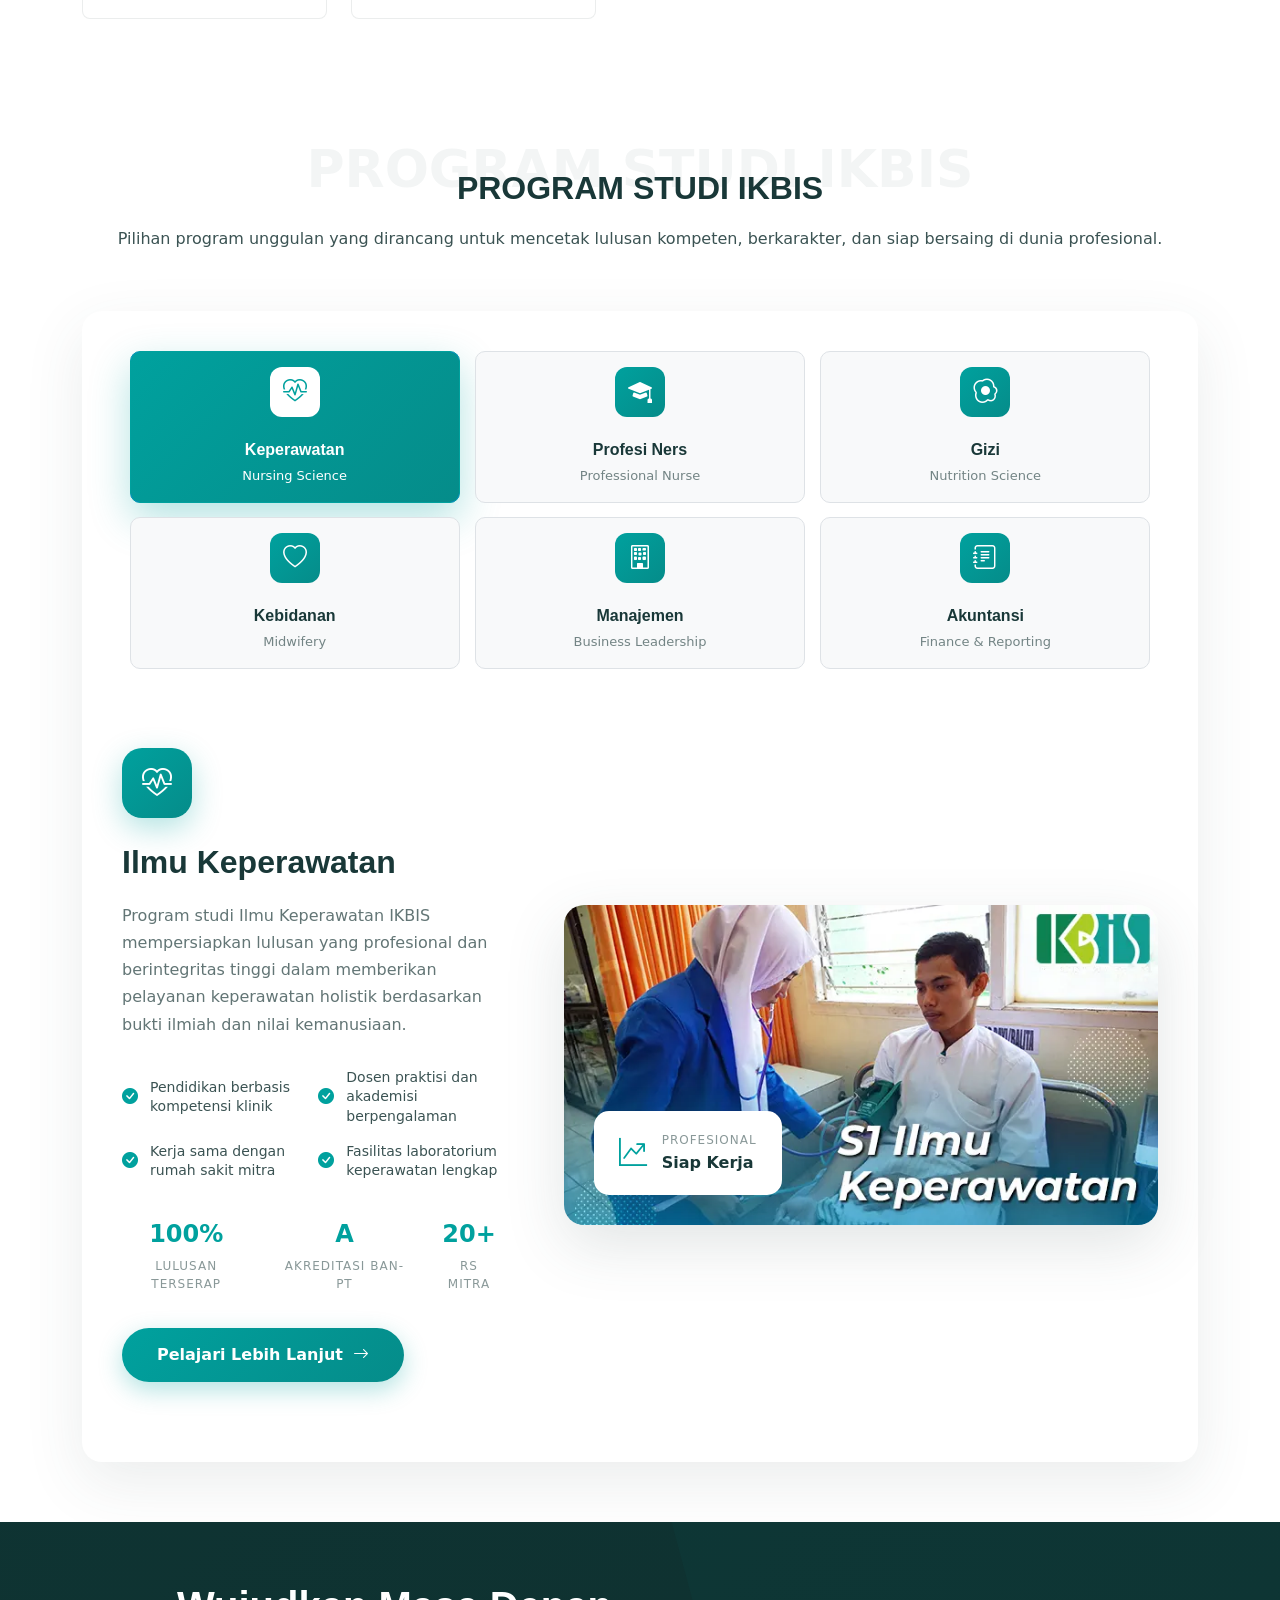
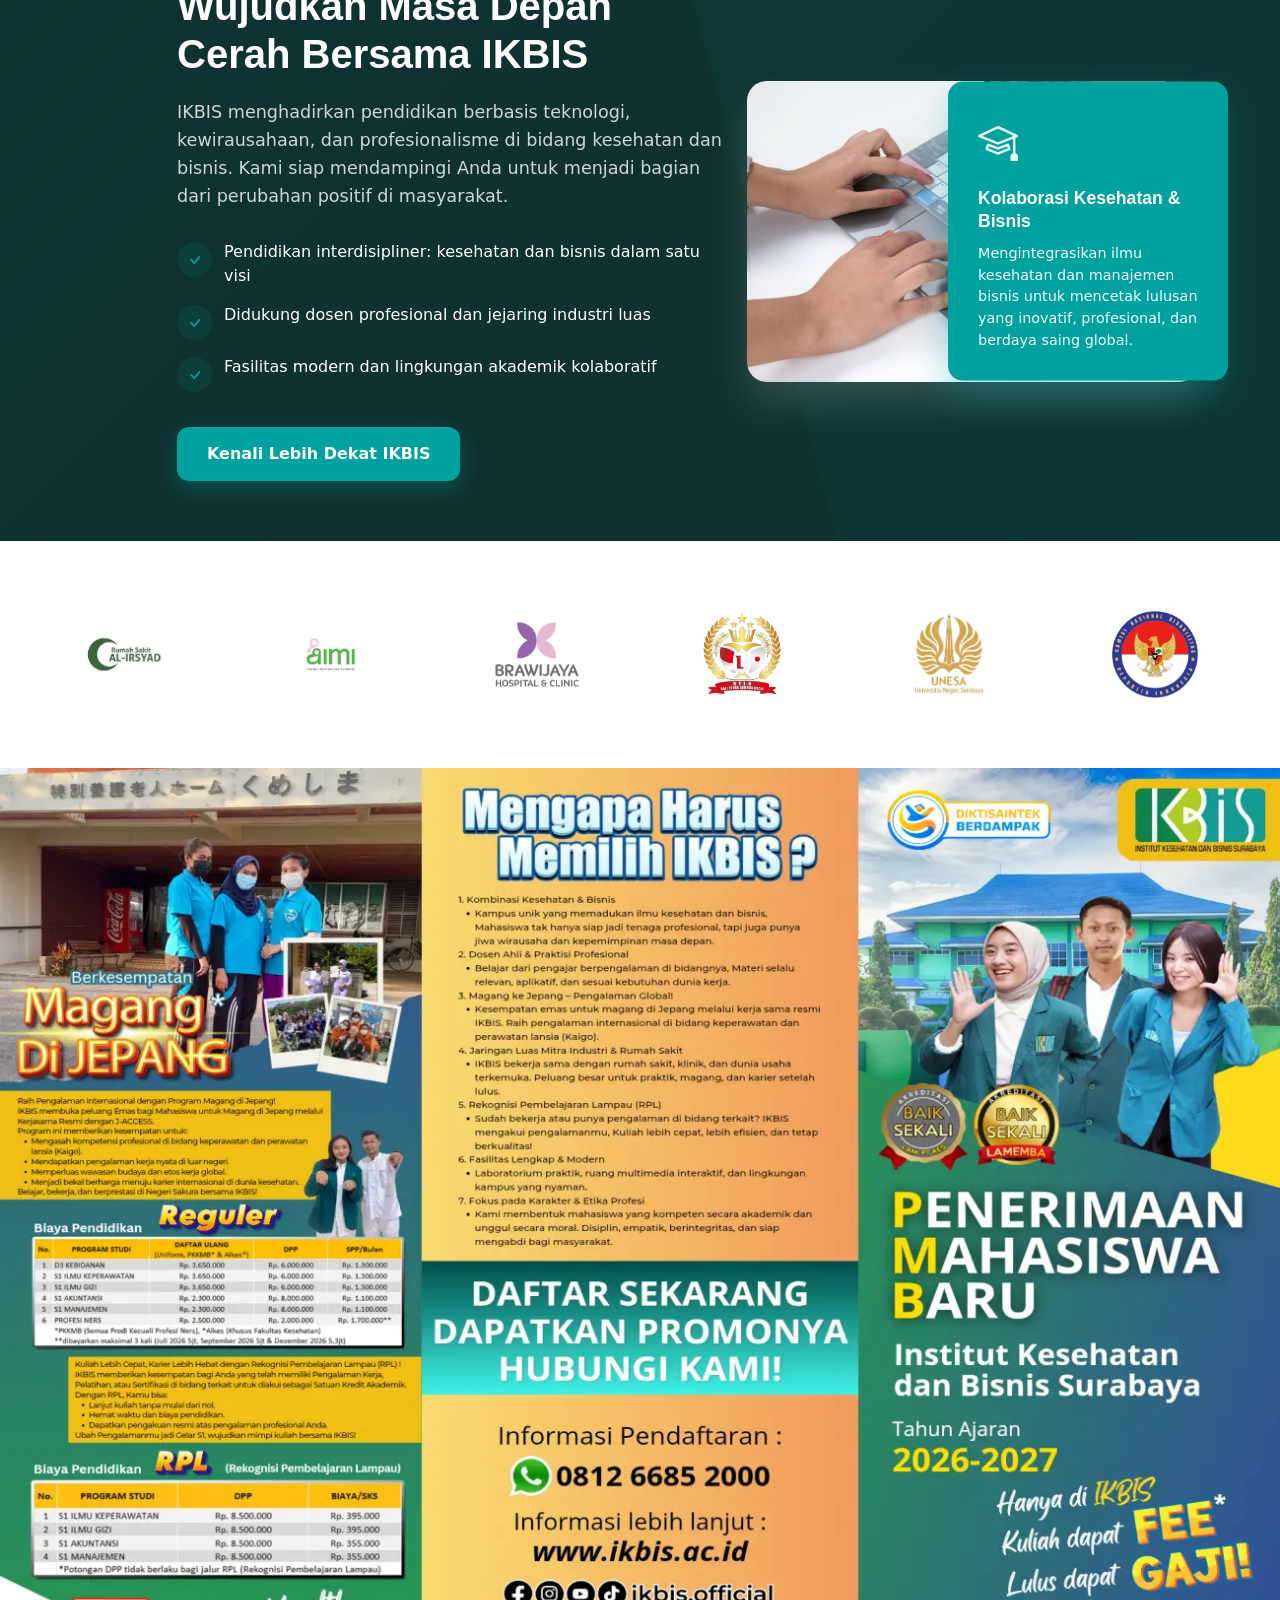
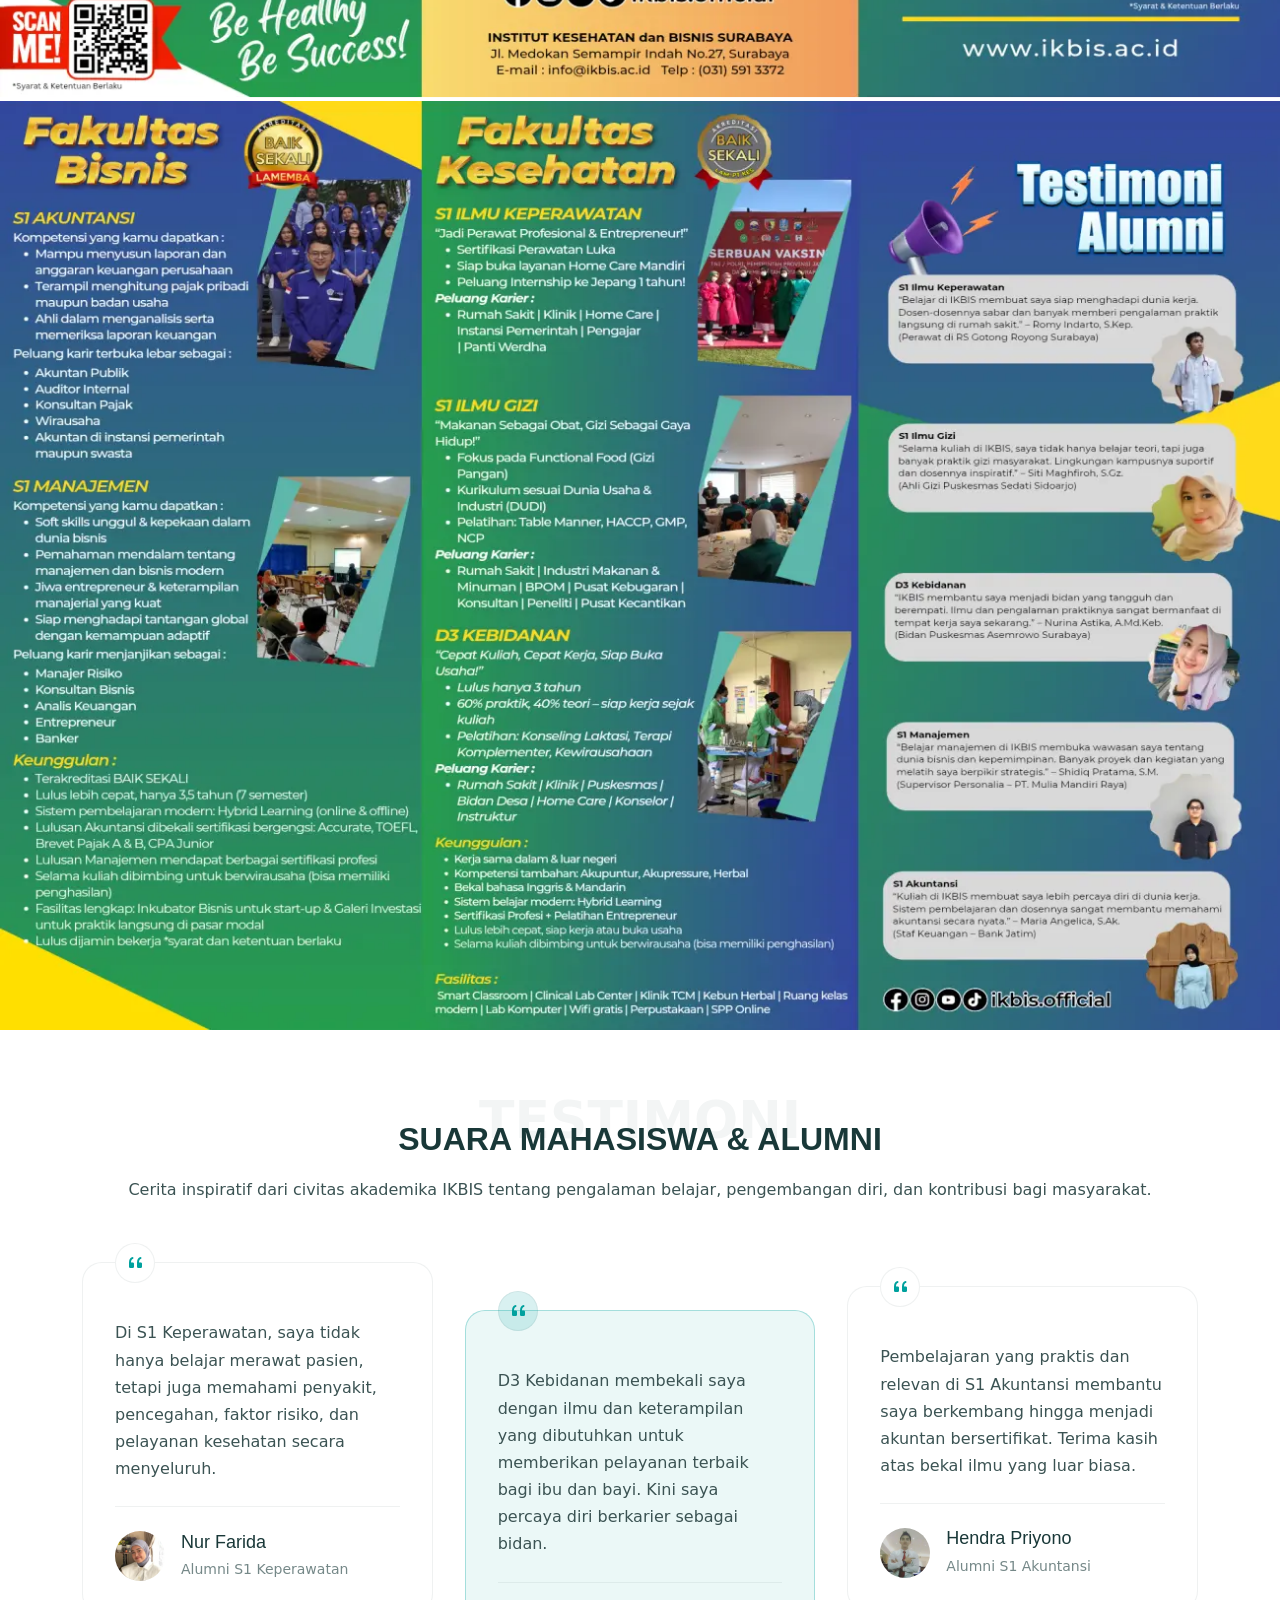
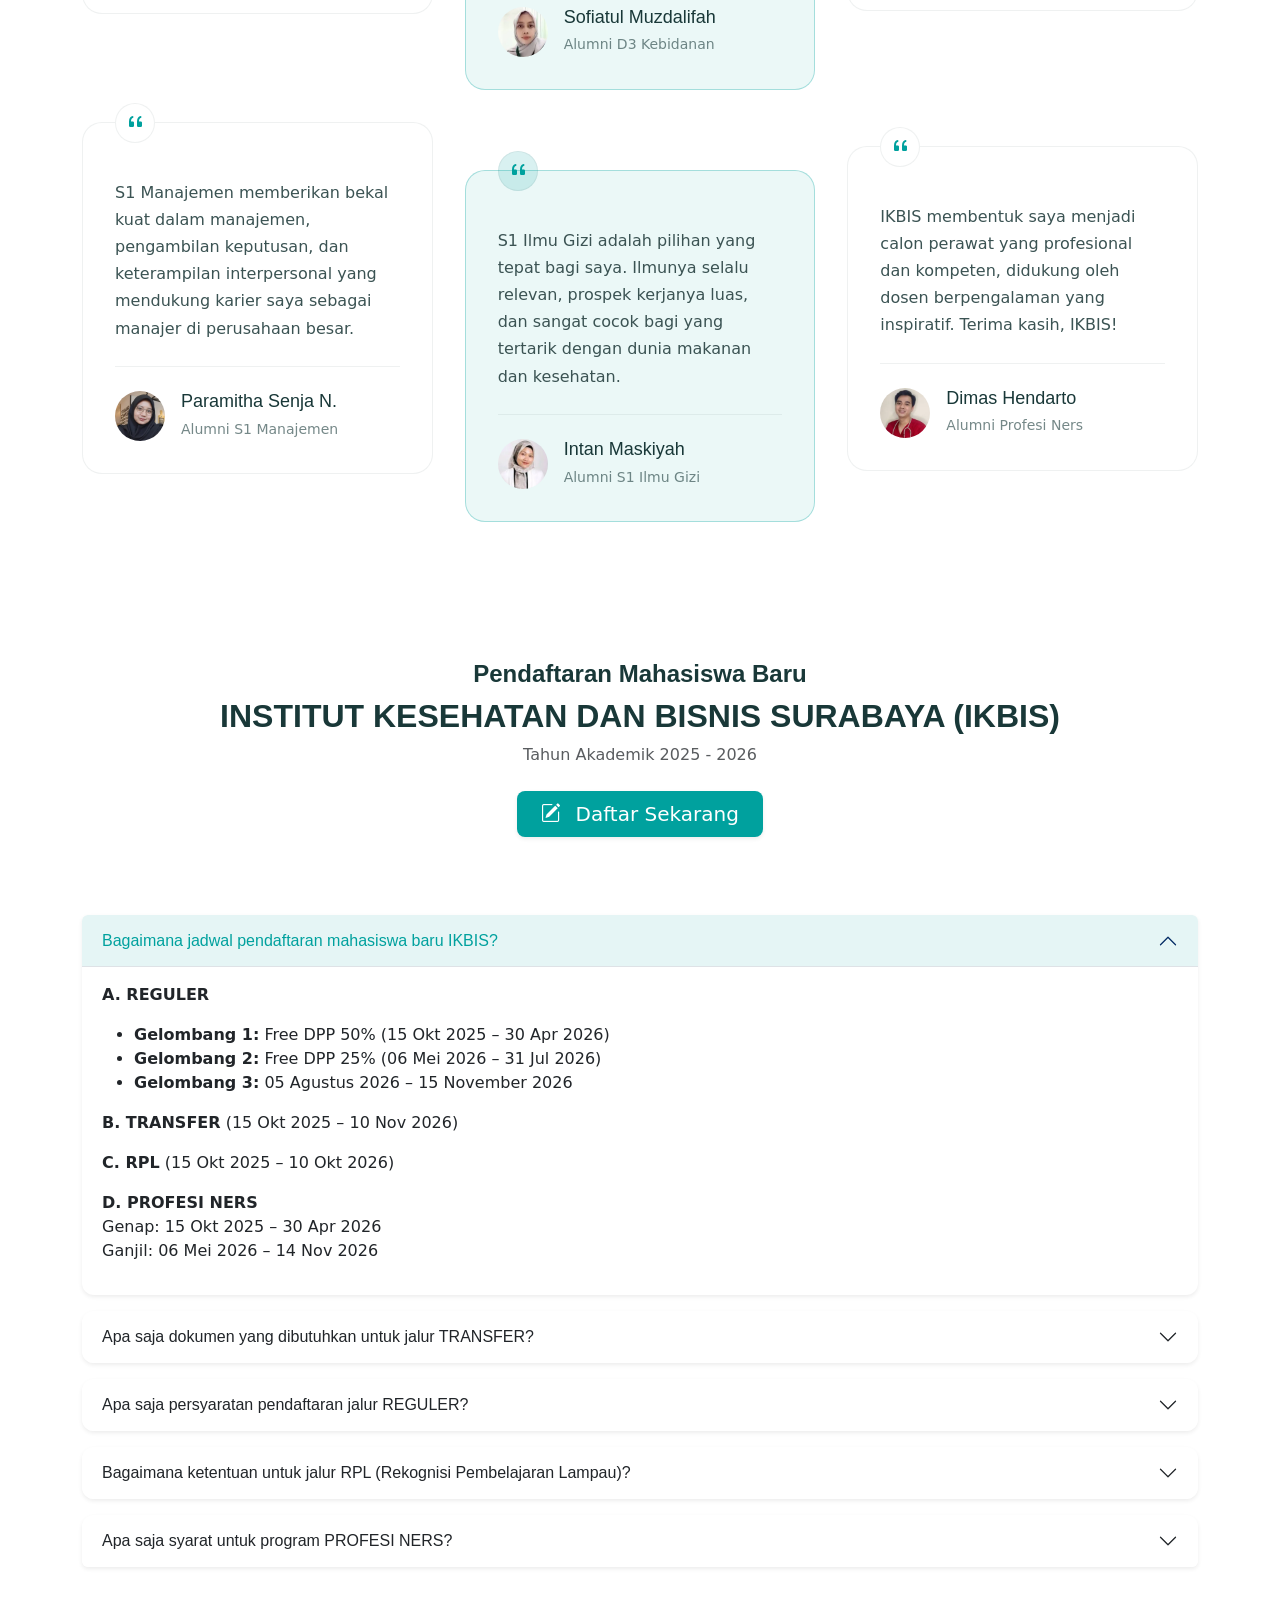
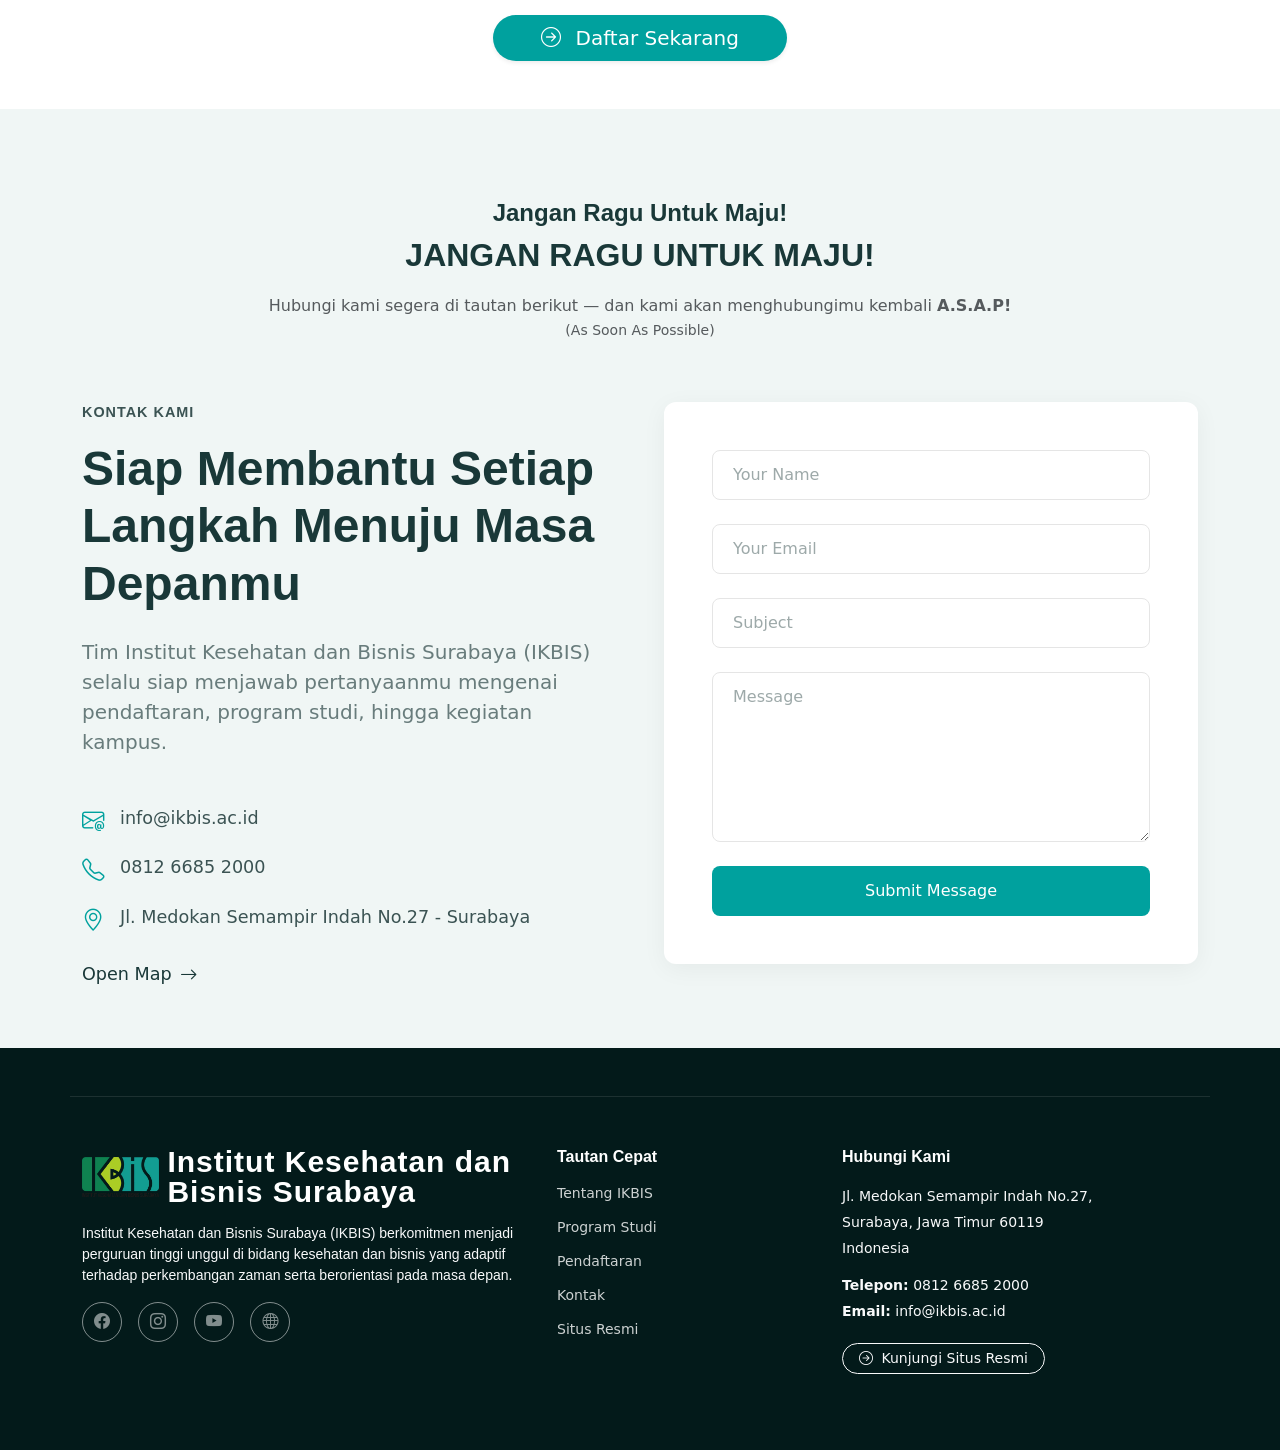
==== commit 247a4caf: "gelar" ====
--- a/index.html
+++ b/index.html
@@ -618,7 +618,7 @@
                           <div class="stat-label">Mitra Industri Pangan</div>
                         </div>
                         <div class="stat-item">
-                          <div class="stat-number">S.Tr.Gz</div>
+                          <div class="stat-number">S.Gz</div>
                           <div class="stat-label">Gelar Lulusan</div>
                         </div>
                       </div>
--- a/assets/css/style.css
+++ b/assets/css/style.css
@@ -17,7 +17,7 @@
 
 /* Fallback Image */
 .hero-bg-image {
-  background: url("../ikbis/img/gedung-ikbis.jpeg") center/cover no-repeat;
+  background: url("../ikbis/img/gedung-ikbis.webp") center/cover no-repeat;
   position: absolute;
   inset: 0;
   z-index: -3;
